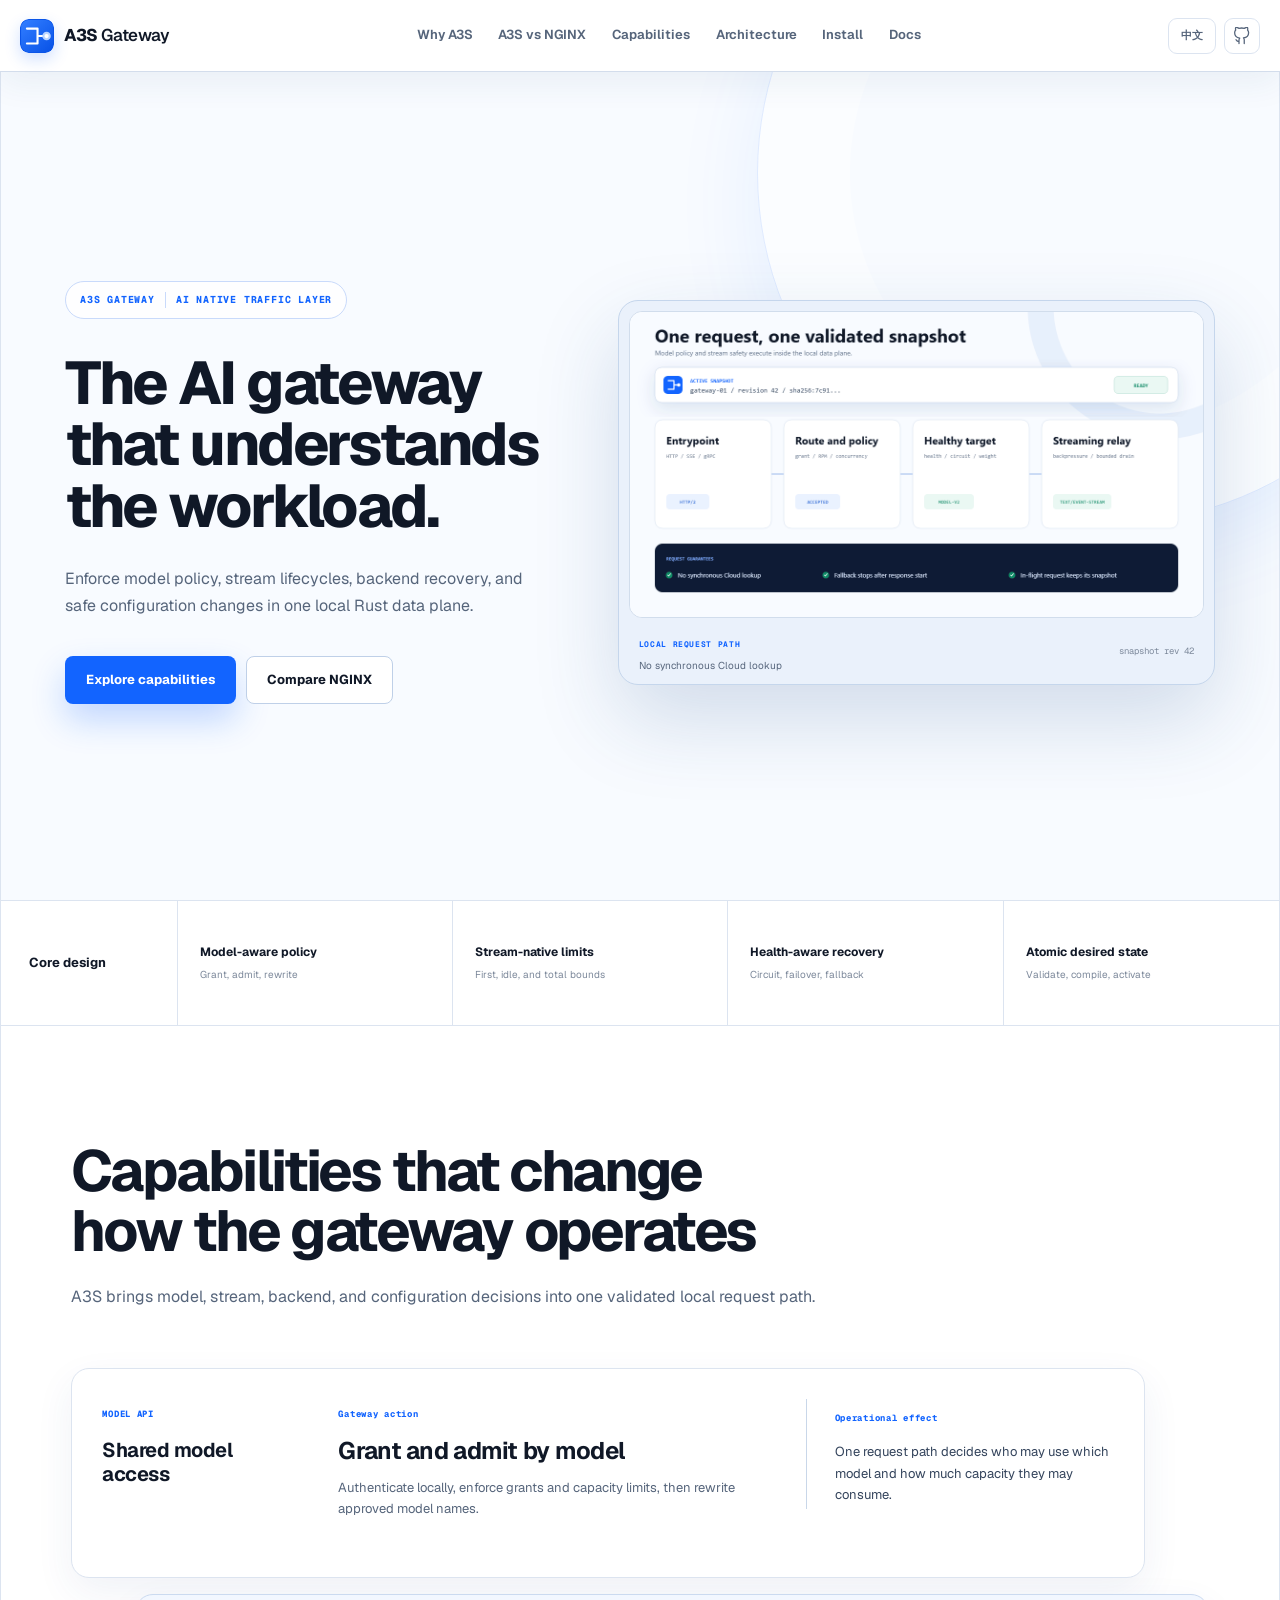
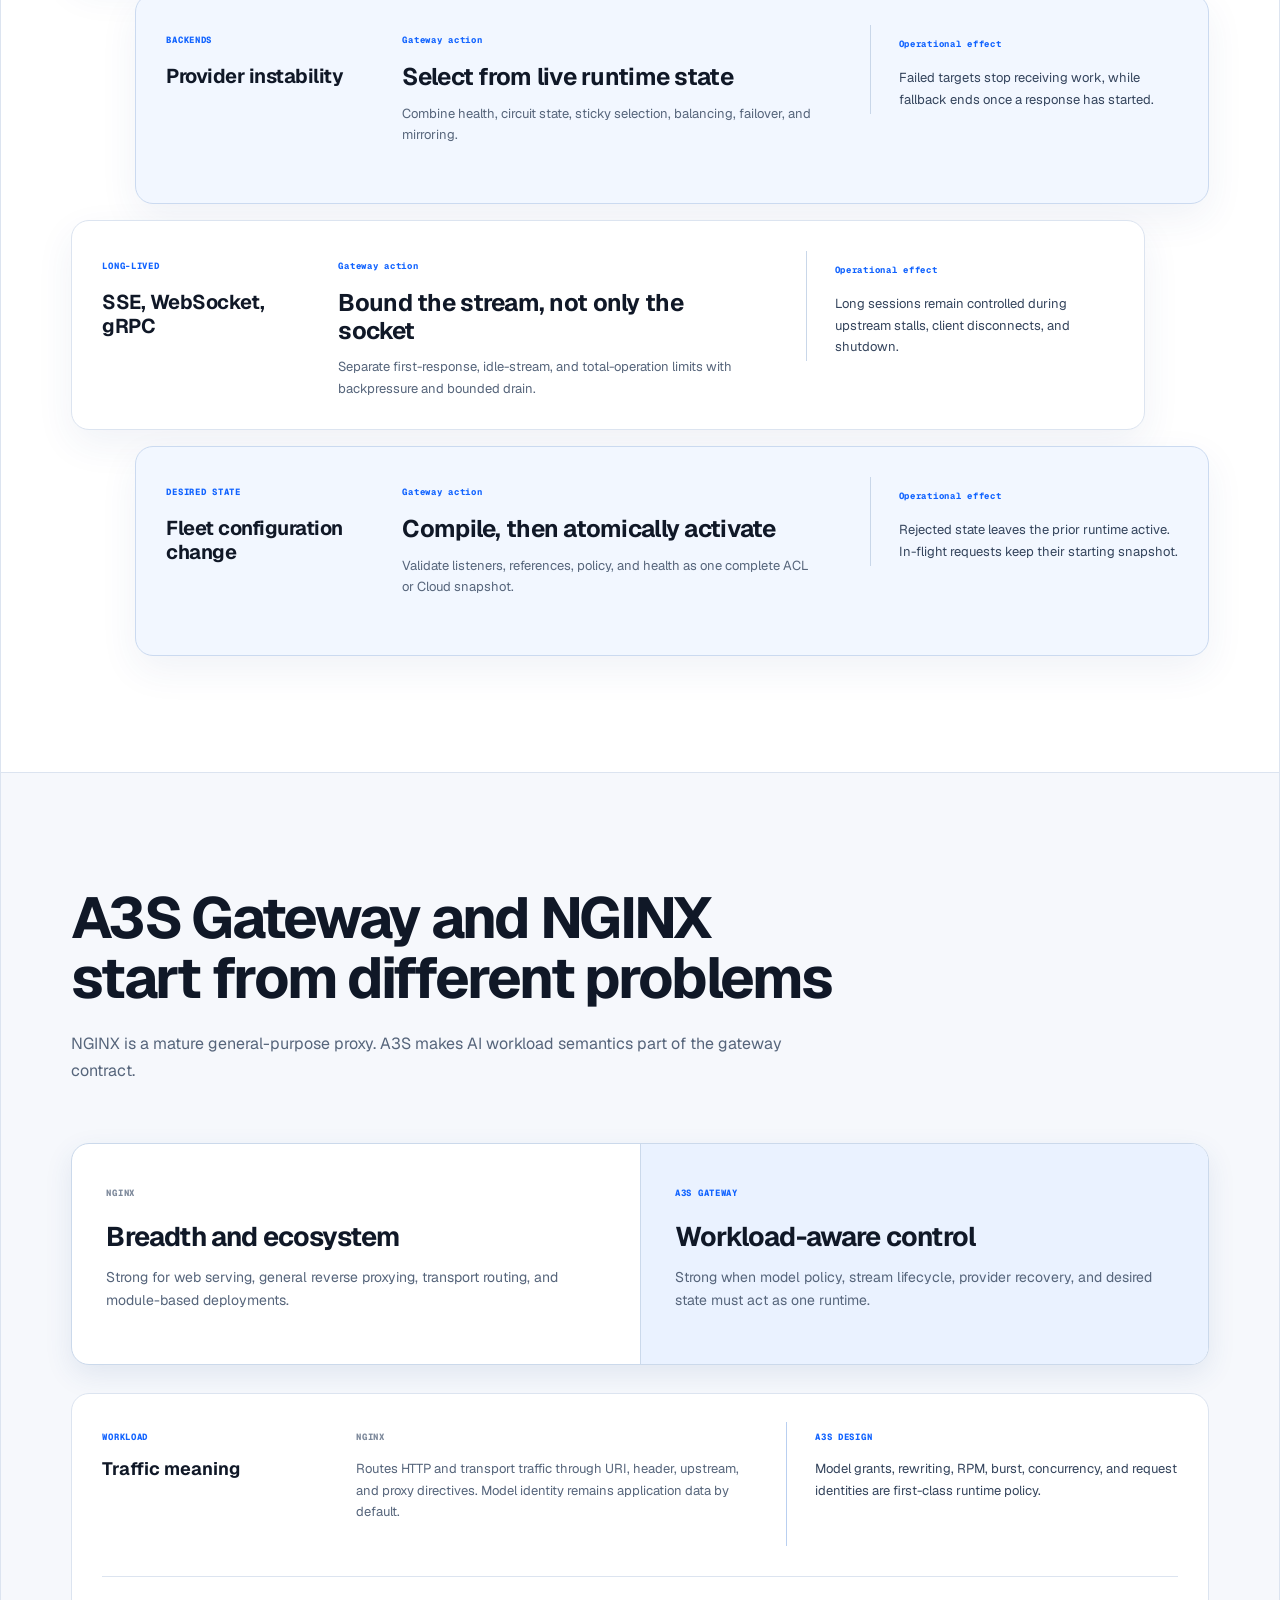
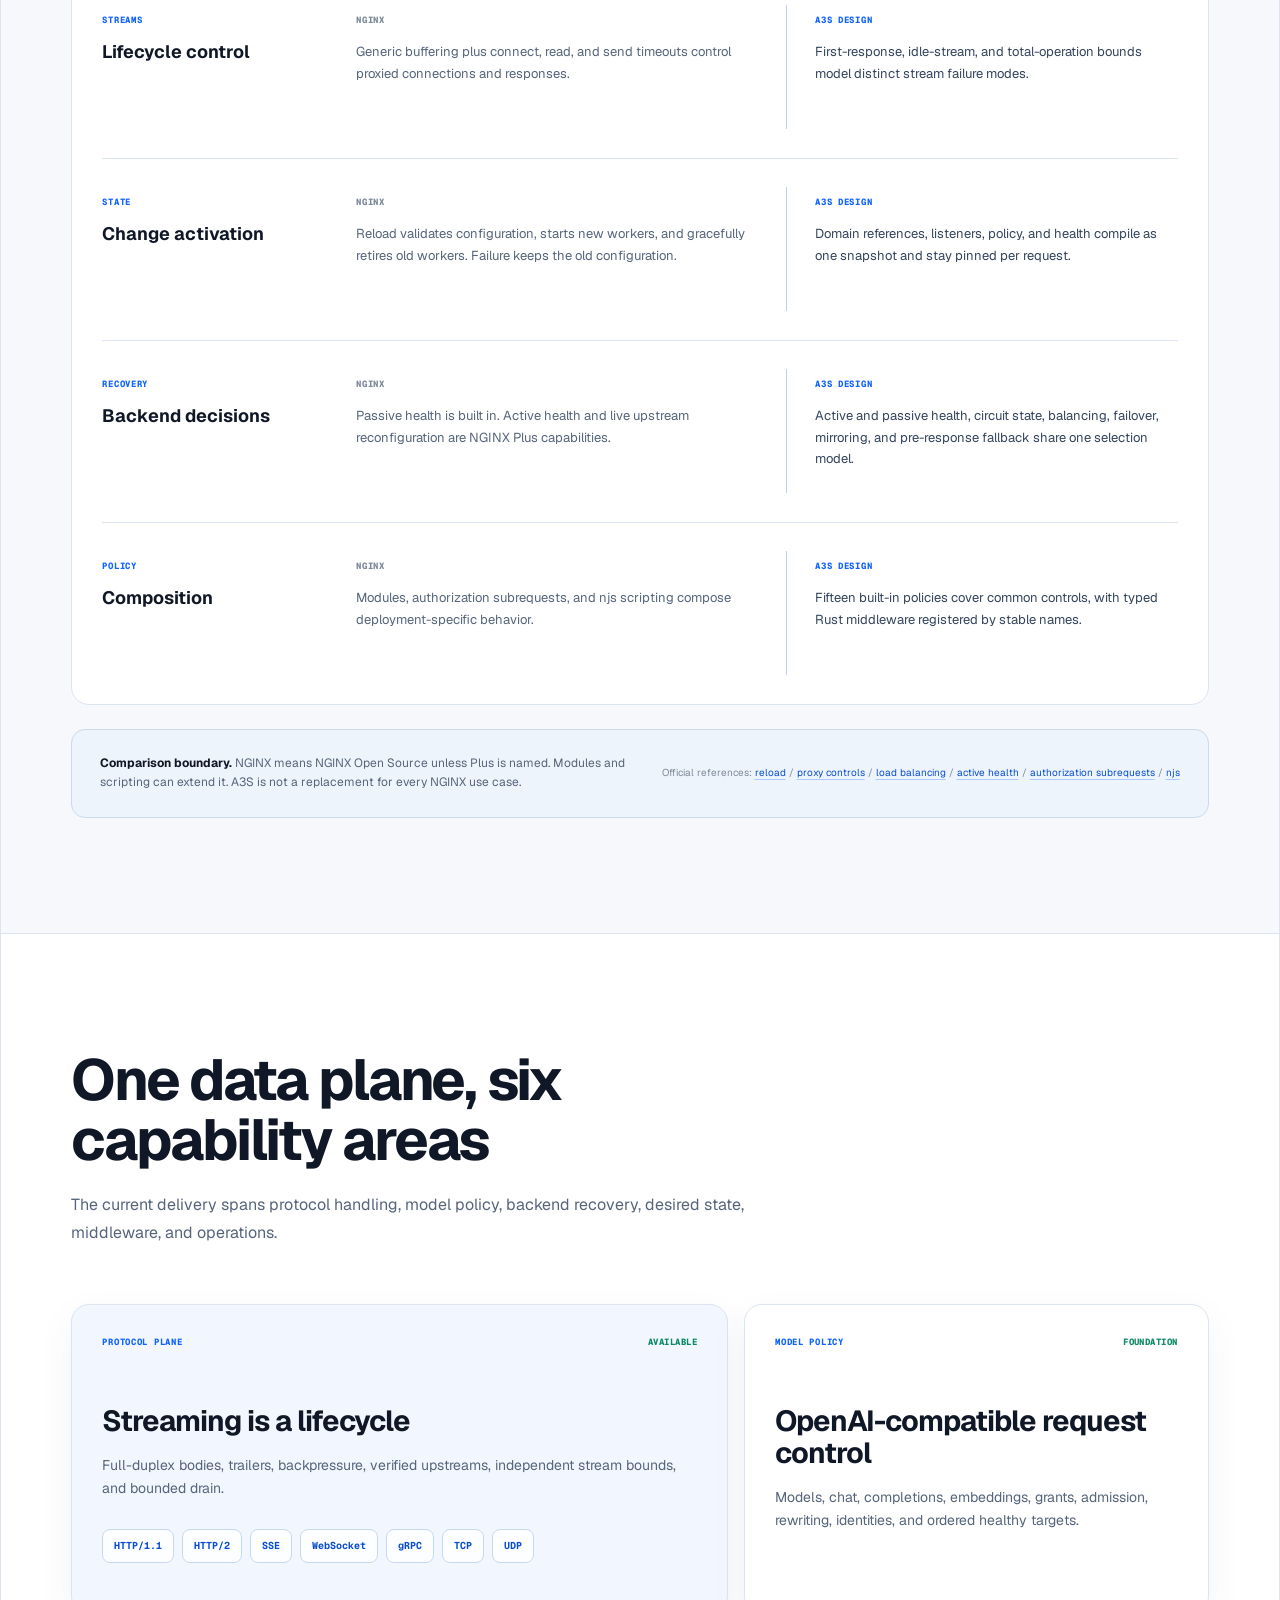
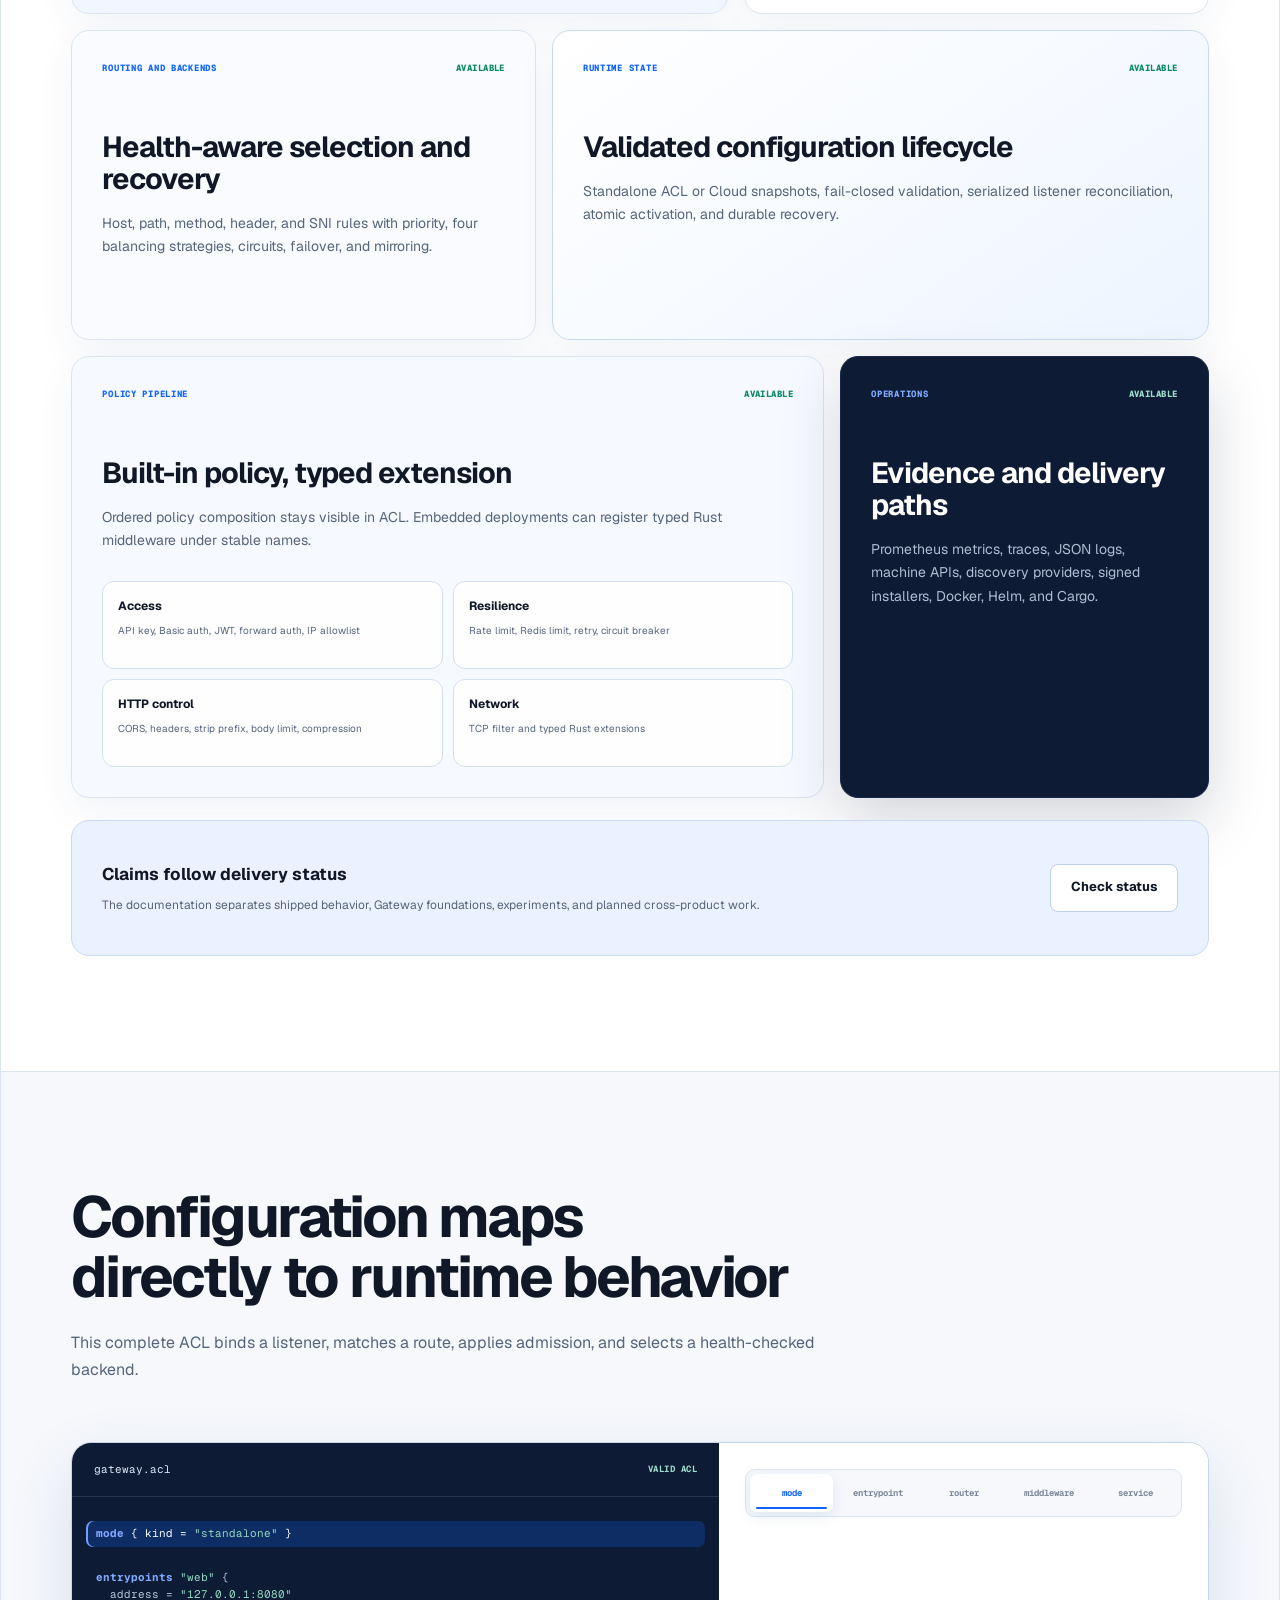
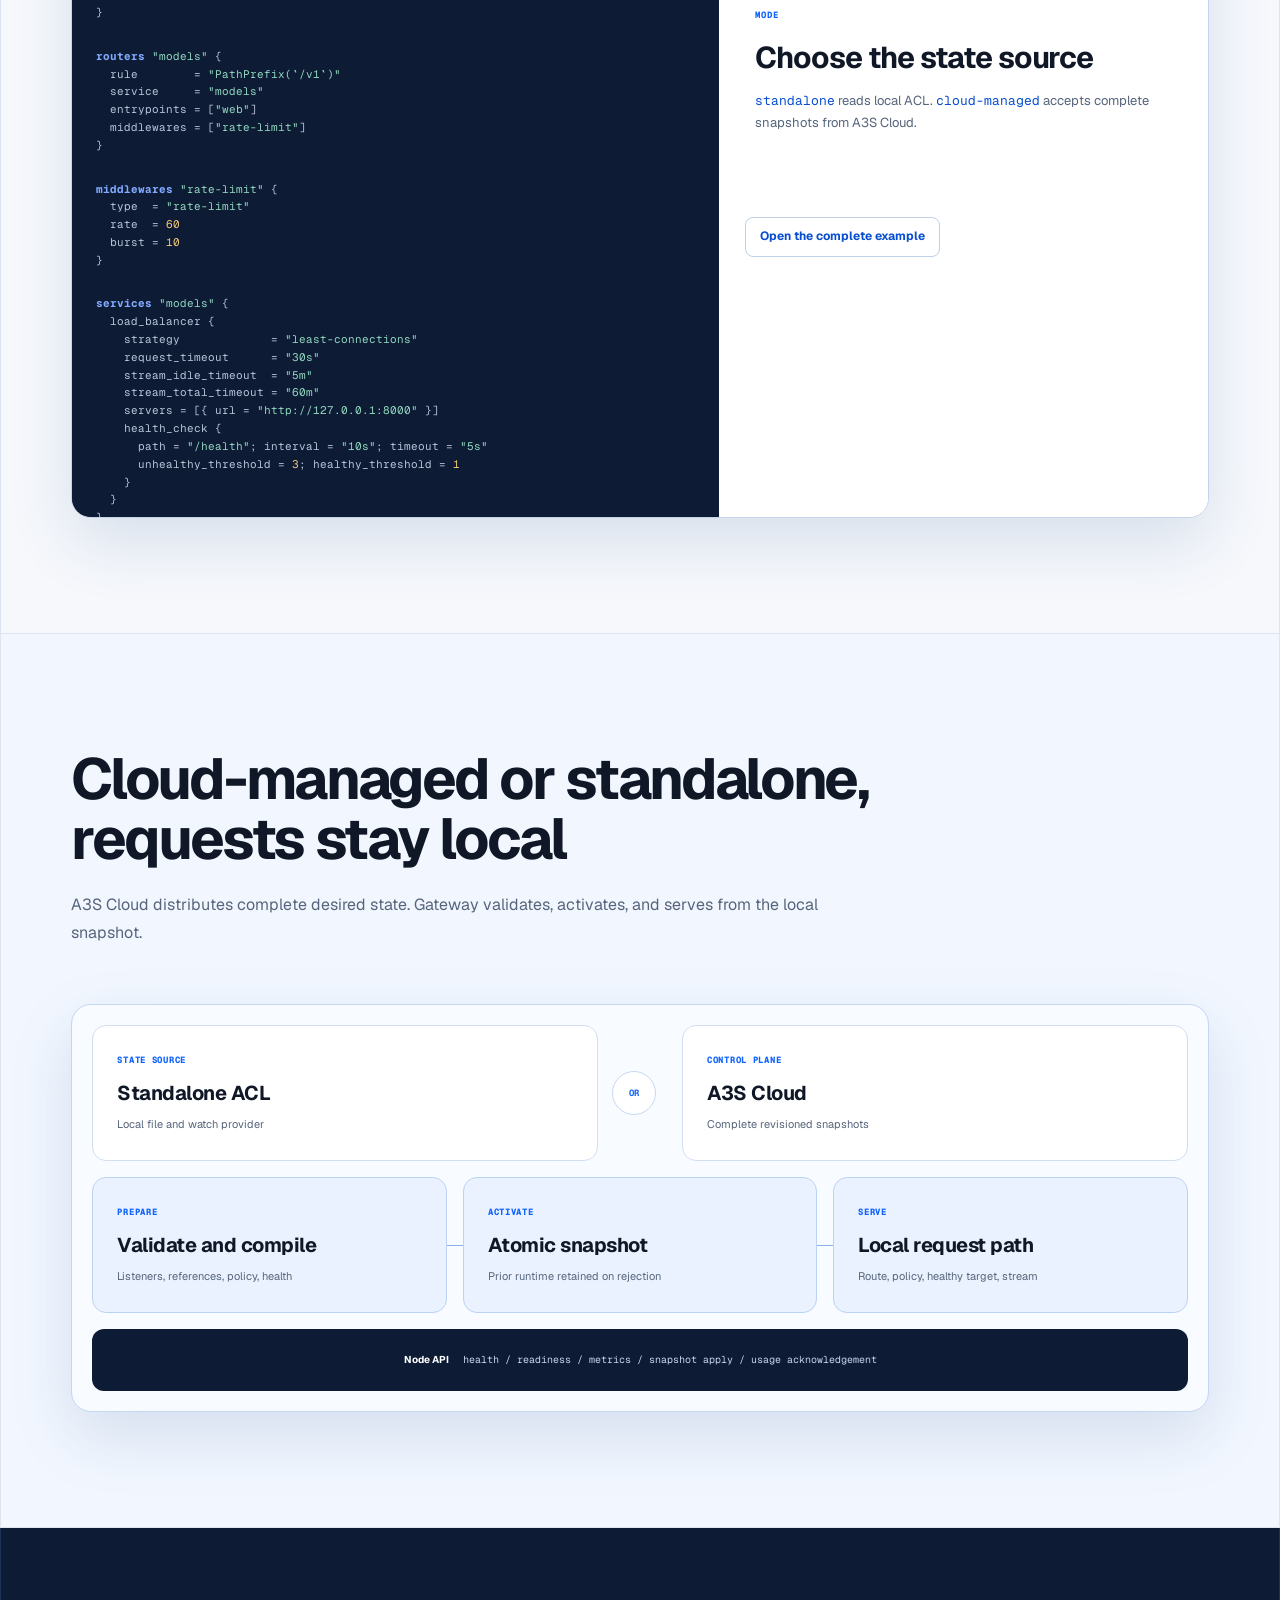
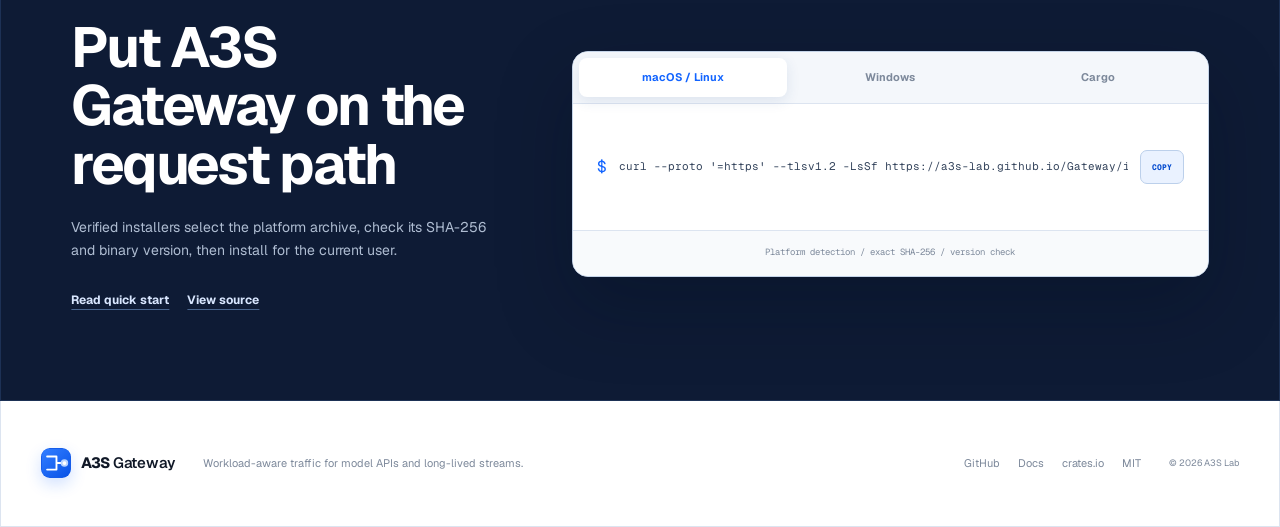
==== website/index.html @ f3038ca6 "feat(website): align gateway story with a3s cloud" ====
<!doctype html>
<html lang="en" data-language="en">
  <head>
    <meta charset="utf-8">
    <meta name="viewport" content="width=device-width, initial-scale=1">
    <title>A3S Gateway | Workload-aware AI traffic</title>
    <meta name="description" content="A policy-aware Rust data plane for model APIs and long-lived streams, with local admission, healthy backend selection, bounded streaming, and atomic desired-state activation.">
    <meta name="theme-color" content="#f7faff">
    <meta property="og:type" content="website">
    <meta property="og:site_name" content="A3S Gateway">
    <meta property="og:title" content="A3S Gateway | Workload-aware AI traffic">
    <meta property="og:description" content="Model policy, stream lifecycle, backend recovery, and safe configuration changes in one local request path.">
    <meta property="og:image" content="https://a3s-lab.github.io/Gateway/assets/social-card.svg">
    <meta name="twitter:card" content="summary_large_image">
    <link rel="canonical" href="https://a3s-lab.github.io/Gateway/">
    <link rel="icon" href="assets/mark.svg" type="image/svg+xml">
    <link rel="manifest" href="site.webmanifest">
    <link rel="preload" href="assets/fonts/geist-latin-wght-normal.woff2" as="font" type="font/woff2" crossorigin>
    <link rel="preload" href="assets/fonts/geist-mono-latin-wght-normal.woff2" as="font" type="font/woff2" crossorigin>
    <script>document.documentElement.classList.add("js");</script>
    <link rel="stylesheet" href="styles/base.css?v=20260806b">
    <link rel="stylesheet" href="styles/sections.css?v=20260806b">
    <link rel="stylesheet" href="styles/responsive.css?v=20260806b">
    <script src="app.js?v=20260806" defer></script>
  </head>
  <body>
    <a class="skip-link" href="#main-content">Skip to content</a>

    <header class="site-header" data-testid="site-header">
      <nav class="nav-shell" aria-label="Primary navigation">
        <a class="brand" href="#top" aria-label="A3S Gateway home">
          <img src="assets/mark.svg" alt="" width="34" height="34">
          <span>A3S <b>Gateway</b></span>
        </a>

        <button class="menu-toggle" type="button" aria-expanded="false" aria-controls="nav-links" aria-label="Open navigation">
          <span></span><span></span><span></span>
        </button>

        <div class="nav-links" id="nav-links">
          <a href="#why-a3s"><span class="lang lang-en">Why A3S</span><span class="lang lang-zh">为何选择 A3S</span></a>
          <a href="#comparison"><span class="lang lang-en">A3S vs NGINX</span><span class="lang lang-zh">对比 NGINX</span></a>
          <a href="#features"><span class="lang lang-en">Capabilities</span><span class="lang lang-zh">能力</span></a>
          <a href="#architecture"><span class="lang lang-en">Architecture</span><span class="lang lang-zh">架构</span></a>
          <a href="#deploy"><span class="lang lang-en">Install</span><span class="lang lang-zh">安装</span></a>
          <a class="lang lang-en" href="docs/">Docs</a>
          <a class="lang lang-zh" href="docs/">文档</a>
        </div>

        <div class="nav-actions">
          <button class="language-toggle" type="button" data-language-toggle aria-label="Switch language">
            <span class="lang lang-en">中文</span><span class="lang lang-zh">EN</span>
          </button>
          <a class="github-link" href="https://github.com/A3S-Lab/Gateway" aria-label="A3S Gateway on GitHub">
            <svg viewBox="0 0 24 24" aria-hidden="true"><path d="M15 22v-4a4.8 4.8 0 0 0-1-3.5c3.3-.4 6.8-1.6 6.8-7A5.4 5.4 0 0 0 19.4 4 5 5 0 0 0 19.3.5S18.2.1 15 1.8a13.4 13.4 0 0 0-7 0C4.8.1 3.7.5 3.7.5A5 5 0 0 0 3.6 4a5.4 5.4 0 0 0-1.4 3.7c0 5.4 3.5 6.6 6.8 7A4.8 4.8 0 0 0 8 18v4M8 19c-3 .9-3-1.5-4-2"></path></svg>
          </a>
        </div>
      </nav>
    </header>

    <main id="main-content">
      <section class="hero page-frame" id="top">
        <div class="hero-copy reveal">
          <p class="hero-badge"><span>A3S GATEWAY</span><span class="lang lang-en">AI NATIVE TRAFFIC LAYER</span><span class="lang lang-zh">AI NATIVE 流量层</span></p>
          <h1 class="lang lang-en">The AI gateway that understands the workload.</h1>
          <h1 class="lang lang-zh">让网关真正理解 AI 流量</h1>
          <p class="hero-lede lang lang-en">Enforce model policy, stream lifecycles, backend recovery, and safe configuration changes in one local Rust data plane.</p>
          <p class="hero-lede lang lang-zh">在一个本地 Rust 数据平面中统一执行模型策略、流生命周期、后端恢复和安全配置变更。</p>
          <div class="hero-actions">
            <a class="button button-primary" href="#why-a3s"><span class="lang lang-en">Explore capabilities</span><span class="lang lang-zh">查看核心能力</span></a>
            <a class="button button-secondary" href="#comparison"><span class="lang lang-en">Compare NGINX</span><span class="lang lang-zh">对比 NGINX</span></a>
          </div>
        </div>

        <figure class="gateway-hero-visual reveal" data-delay="1" data-testid="request-path-demo">
          <picture>
            <source media="(prefers-reduced-motion: reduce)" srcset="assets/request-path-demo.svg">
            <img src="assets/request-path-demo.gif" width="1200" height="640" alt="A3S Gateway validates one snapshot, applies model policy, chooses a healthy backend, and relays a bounded stream">
          </picture>
          <figcaption>
            <span><b>LOCAL REQUEST PATH</b><small class="lang lang-en">No synchronous Cloud lookup</small><small class="lang lang-zh">不做同步 Cloud 查询</small></span>
            <code>snapshot rev 42</code>
          </figcaption>
        </figure>
      </section>

      <aside class="assurance-bar page-frame" aria-label="Gateway design strengths">
        <strong class="lang lang-en">Core design</strong><strong class="lang lang-zh">核心设计</strong>
        <ul>
          <li><strong class="lang lang-en">Model-aware policy</strong><strong class="lang lang-zh">模型感知策略</strong><small class="lang lang-en">Grant, admit, rewrite</small><small class="lang lang-zh">授权、准入、重写</small></li>
          <li><strong class="lang lang-en">Stream-native limits</strong><strong class="lang lang-zh">流原生边界</strong><small class="lang lang-en">First, idle, and total bounds</small><small class="lang lang-zh">首响应、空闲和总时限</small></li>
          <li><strong class="lang lang-en">Health-aware recovery</strong><strong class="lang lang-zh">健康感知恢复</strong><small class="lang lang-en">Circuit, failover, fallback</small><small class="lang lang-zh">熔断、故障转移、fallback</small></li>
          <li><strong class="lang lang-en">Atomic desired state</strong><strong class="lang lang-zh">原子期望状态</strong><small class="lang lang-en">Validate, compile, activate</small><small class="lang lang-zh">校验、编译、激活</small></li>
        </ul>
      </aside>

      <section class="content-section page-frame why-section" id="why-a3s">
        <div class="section-heading reveal">
          <h2 class="lang lang-en">Capabilities that change how the gateway operates</h2>
          <h2 class="lang lang-zh">这些能力改变的不只是转发方式</h2>
          <p class="lang lang-en">A3S brings model, stream, backend, and configuration decisions into one validated local request path.</p>
          <p class="lang lang-zh">A3S 将模型、流、后端和配置决策收敛到一条经过校验的本地请求路径。</p>
        </div>

        <div class="capability-stories">
          <article class="capability-story reveal">
            <div class="story-scene"><span>MODEL API</span><h3 class="lang lang-en">Shared model access</h3><h3 class="lang lang-zh">多租户模型 API</h3></div>
            <div class="story-action"><small class="lang lang-en">Gateway action</small><small class="lang lang-zh">网关动作</small><h4 class="lang lang-en">Grant and admit by model</h4><h4 class="lang lang-zh">按模型授权与准入</h4><p class="lang lang-en">Authenticate locally, enforce grants and capacity limits, then rewrite approved model names.</p><p class="lang lang-zh">本地鉴权，执行模型授权与容量限制，再重写已批准的模型名称。</p></div>
            <div class="story-effect"><small class="lang lang-en">Operational effect</small><small class="lang lang-zh">运行效果</small><p class="lang lang-en">One request path decides who may use which model and how much capacity they may consume.</p><p class="lang lang-zh">同一条请求路径决定谁能使用哪个模型，以及可以占用多少容量。</p></div>
          </article>

          <article class="capability-story reveal">
            <div class="story-scene"><span>BACKENDS</span><h3 class="lang lang-en">Provider instability</h3><h3 class="lang lang-zh">模型后端波动</h3></div>
            <div class="story-action"><small class="lang lang-en">Gateway action</small><small class="lang lang-zh">网关动作</small><h4 class="lang lang-en">Select from live runtime state</h4><h4 class="lang lang-zh">基于实时状态选择后端</h4><p class="lang lang-en">Combine health, circuit state, sticky selection, balancing, failover, and mirroring.</p><p class="lang lang-zh">组合健康检查、熔断状态、粘性选择、均衡、故障转移和镜像。</p></div>
            <div class="story-effect"><small class="lang lang-en">Operational effect</small><small class="lang lang-zh">运行效果</small><p class="lang lang-en">Failed targets stop receiving work, while fallback ends once a response has started.</p><p class="lang lang-zh">故障目标停止接收请求，响应开始后不再执行 fallback。</p></div>
          </article>

          <article class="capability-story reveal">
            <div class="story-scene"><span>LONG-LIVED</span><h3>SSE, WebSocket, gRPC</h3></div>
            <div class="story-action"><small class="lang lang-en">Gateway action</small><small class="lang lang-zh">网关动作</small><h4 class="lang lang-en">Bound the stream, not only the socket</h4><h4 class="lang lang-zh">约束整条流，而不只是连接</h4><p class="lang lang-en">Separate first-response, idle-stream, and total-operation limits with backpressure and bounded drain.</p><p class="lang lang-zh">分别设置首响应、流空闲和总操作时限，并处理背压与有界排空。</p></div>
            <div class="story-effect"><small class="lang lang-en">Operational effect</small><small class="lang lang-zh">运行效果</small><p class="lang lang-en">Long sessions remain controlled during upstream stalls, client disconnects, and shutdown.</p><p class="lang lang-zh">上游停滞、客户端断连和进程关闭时，长会话仍然可控。</p></div>
          </article>

          <article class="capability-story reveal">
            <div class="story-scene"><span>DESIRED STATE</span><h3 class="lang lang-en">Fleet configuration change</h3><h3 class="lang lang-zh">网关集群配置变更</h3></div>
            <div class="story-action"><small class="lang lang-en">Gateway action</small><small class="lang lang-zh">网关动作</small><h4 class="lang lang-en">Compile, then atomically activate</h4><h4 class="lang lang-zh">先编译，再原子激活</h4><p class="lang lang-en">Validate listeners, references, policy, and health as one complete ACL or Cloud snapshot.</p><p class="lang lang-zh">将监听器、引用、策略和健康规则作为完整 ACL 或 Cloud 快照统一校验。</p></div>
            <div class="story-effect"><small class="lang lang-en">Operational effect</small><small class="lang lang-zh">运行效果</small><p class="lang lang-en">Rejected state leaves the prior runtime active. In-flight requests keep their starting snapshot.</p><p class="lang lang-zh">候选状态被拒绝时继续运行上一版本，在途请求保留启动时快照。</p></div>
          </article>
        </div>
      </section>

      <section class="content-section page-frame comparison-section" id="comparison">
        <div class="section-heading reveal">
          <h2 class="lang lang-en">A3S Gateway and NGINX start from different problems</h2>
          <h2 class="lang lang-zh">A3S Gateway 与 NGINX 的设计起点不同</h2>
          <p class="lang lang-en">NGINX is a mature general-purpose proxy. A3S makes AI workload semantics part of the gateway contract.</p>
          <p class="lang lang-zh">NGINX 是成熟的通用代理。A3S 则把 AI 工作负载语义纳入网关契约。</p>
        </div>

        <div class="comparison-fit reveal">
          <div><small>NGINX</small><h3 class="lang lang-en">Breadth and ecosystem</h3><h3 class="lang lang-zh">广泛场景与成熟生态</h3><p class="lang lang-en">Strong for web serving, general reverse proxying, transport routing, and module-based deployments.</p><p class="lang lang-zh">适合 Web 服务、通用反向代理、传输层路由和模块化部署。</p></div>
          <div><small>A3S GATEWAY</small><h3 class="lang lang-en">Workload-aware control</h3><h3 class="lang lang-zh">工作负载感知控制</h3><p class="lang lang-en">Strong when model policy, stream lifecycle, provider recovery, and desired state must act as one runtime.</p><p class="lang lang-zh">适合需要将模型策略、流生命周期、提供方恢复和期望状态统一为一个运行时的场景。</p></div>
        </div>

        <div class="design-shifts reveal">
          <article class="design-shift">
            <div class="design-topic"><span>WORKLOAD</span><h3 class="lang lang-en">Traffic meaning</h3><h3 class="lang lang-zh">流量语义</h3></div>
            <div class="design-side"><small>NGINX</small><p class="lang lang-en">Routes HTTP and transport traffic through URI, header, upstream, and proxy directives. Model identity remains application data by default.</p><p class="lang lang-zh">通过 URI、header、upstream 和代理指令路由流量。默认情况下，模型身份仍属于应用数据。</p></div>
            <div class="design-side design-side-a3s"><small>A3S DESIGN</small><p class="lang lang-en">Model grants, rewriting, RPM, burst, concurrency, and request identities are first-class runtime policy.</p><p class="lang lang-zh">模型授权、重写、RPM、突发、并发和请求身份都是运行时一等策略。</p></div>
          </article>

          <article class="design-shift">
            <div class="design-topic"><span>STREAMS</span><h3 class="lang lang-en">Lifecycle control</h3><h3 class="lang lang-zh">生命周期控制</h3></div>
            <div class="design-side"><small>NGINX</small><p class="lang lang-en">Generic buffering plus connect, read, and send timeouts control proxied connections and responses.</p><p class="lang lang-zh">通过通用缓冲，以及连接、读取和发送超时控制代理连接与响应。</p></div>
            <div class="design-side design-side-a3s"><small>A3S DESIGN</small><p class="lang lang-en">First-response, idle-stream, and total-operation bounds model distinct stream failure modes.</p><p class="lang lang-zh">首响应、流空闲和总操作边界分别对应不同的流故障模式。</p></div>
          </article>

          <article class="design-shift">
            <div class="design-topic"><span>STATE</span><h3 class="lang lang-en">Change activation</h3><h3 class="lang lang-zh">变更激活</h3></div>
            <div class="design-side"><small>NGINX</small><p class="lang lang-en">Reload validates configuration, starts new workers, and gracefully retires old workers. Failure keeps the old configuration.</p><p class="lang lang-zh">reload 校验配置、启动新 worker 并平滑退出旧 worker。失败时保留旧配置。</p></div>
            <div class="design-side design-side-a3s"><small>A3S DESIGN</small><p class="lang lang-en">Domain references, listeners, policy, and health compile as one snapshot and stay pinned per request.</p><p class="lang lang-zh">领域引用、监听器、策略和健康规则被编译为一个快照，并固定到每个请求。</p></div>
          </article>

          <article class="design-shift">
            <div class="design-topic"><span>RECOVERY</span><h3 class="lang lang-en">Backend decisions</h3><h3 class="lang lang-zh">后端决策</h3></div>
            <div class="design-side"><small>NGINX</small><p class="lang lang-en">Passive health is built in. Active health and live upstream reconfiguration are NGINX Plus capabilities.</p><p class="lang lang-zh">开源版内置被动健康检查。主动健康和 upstream 在线重配置属于 NGINX Plus 能力。</p></div>
            <div class="design-side design-side-a3s"><small>A3S DESIGN</small><p class="lang lang-en">Active and passive health, circuit state, balancing, failover, mirroring, and pre-response fallback share one selection model.</p><p class="lang lang-zh">主动与被动健康、熔断、均衡、故障转移、镜像和响应前 fallback 共用一套选择模型。</p></div>
          </article>

          <article class="design-shift">
            <div class="design-topic"><span>POLICY</span><h3 class="lang lang-en">Composition</h3><h3 class="lang lang-zh">策略组合</h3></div>
            <div class="design-side"><small>NGINX</small><p class="lang lang-en">Modules, authorization subrequests, and njs scripting compose deployment-specific behavior.</p><p class="lang lang-zh">通过模块、鉴权子请求和 njs 脚本组合部署所需行为。</p></div>
            <div class="design-side design-side-a3s"><small>A3S DESIGN</small><p class="lang lang-en">Fifteen built-in policies cover common controls, with typed Rust middleware registered by stable names.</p><p class="lang lang-zh">15 种内置策略覆盖常见控制，并可按稳定名称注册类型化 Rust 中间件。</p></div>
          </article>
        </div>

        <aside class="comparison-scope reveal">
          <p class="lang lang-en"><strong>Comparison boundary.</strong> NGINX means NGINX Open Source unless Plus is named. Modules and scripting can extend it. A3S is not a replacement for every NGINX use case.</p>
          <p class="lang lang-zh"><strong>对比边界。</strong>除明确标注 Plus 外，NGINX 均指 NGINX Open Source。模块和脚本可以扩展其能力，A3S 也不替代所有 NGINX 场景。</p>
          <div><span class="lang lang-en">Official references:</span><span class="lang lang-zh">官方参考：</span> <a href="https://nginx.org/en/docs/control.html">reload</a> / <a href="https://nginx.org/en/docs/http/ngx_http_proxy_module.html#proxy_buffering">proxy controls</a> / <a href="https://nginx.org/en/docs/http/load_balancing.html">load balancing</a> / <a href="https://nginx.org/en/docs/http/ngx_http_upstream_hc_module.html">active health</a> / <a href="https://nginx.org/en/docs/http/ngx_http_auth_request_module.html">authorization subrequests</a> / <a href="https://nginx.org/en/docs/njs/">njs</a></div>
        </aside>
      </section>

      <section class="content-section page-frame features-section" id="features">
        <div class="section-heading reveal">
          <h2 class="lang lang-en">One data plane, six capability areas</h2>
          <h2 class="lang lang-zh">一个数据平面，六类核心能力</h2>
          <p class="lang lang-en">The current delivery spans protocol handling, model policy, backend recovery, desired state, middleware, and operations.</p>
          <p class="lang lang-zh">当前交付覆盖协议处理、模型策略、后端恢复、期望状态、中间件和运维能力。</p>
        </div>

        <div class="capability-grid">
          <article class="capability-panel is-protocol reveal">
            <div><small>PROTOCOL PLANE</small><span class="availability">AVAILABLE</span></div>
            <h3 class="lang lang-en">Streaming is a lifecycle</h3><h3 class="lang lang-zh">把流式传输作为完整生命周期</h3>
            <p class="lang lang-en">Full-duplex bodies, trailers, backpressure, verified upstreams, independent stream bounds, and bounded drain.</p>
            <p class="lang lang-zh">支持全双工 body、trailer、背压、上游校验、独立流式边界和有界排空。</p>
            <div class="protocol-rail"><span>HTTP/1.1</span><span>HTTP/2</span><span>SSE</span><span>WebSocket</span><span>gRPC</span><span>TCP</span><span>UDP</span></div>
          </article>

          <article class="capability-panel is-model reveal">
            <div><small>MODEL POLICY</small><span class="availability">FOUNDATION</span></div>
            <h3 class="lang lang-en">OpenAI-compatible request control</h3><h3 class="lang lang-zh">OpenAI 兼容请求控制</h3>
            <p class="lang lang-en">Models, chat, completions, embeddings, grants, admission, rewriting, identities, and ordered healthy targets.</p>
            <p class="lang lang-zh">模型列表、Chat、Completions、Embeddings、授权、准入、重写、身份和有序健康目标。</p>
          </article>

          <article class="capability-panel is-backend reveal">
            <div><small>ROUTING AND BACKENDS</small><span class="availability">AVAILABLE</span></div>
            <h3 class="lang lang-en">Health-aware selection and recovery</h3><h3 class="lang lang-zh">健康感知的选择与恢复</h3>
            <p class="lang lang-en">Host, path, method, header, and SNI rules with priority, four balancing strategies, circuits, failover, and mirroring.</p>
            <p class="lang lang-zh">Host、路径、方法、header 和 SNI 规则，配合优先级、四种均衡策略、熔断、故障转移和镜像。</p>
          </article>

          <article class="capability-panel is-state reveal">
            <div><small>RUNTIME STATE</small><span class="availability">AVAILABLE</span></div>
            <h3 class="lang lang-en">Validated configuration lifecycle</h3><h3 class="lang lang-zh">经过校验的配置生命周期</h3>
            <p class="lang lang-en">Standalone ACL or Cloud snapshots, fail-closed validation, serialized listener reconciliation, atomic activation, and durable recovery.</p>
            <p class="lang lang-zh">支持 standalone ACL 或 Cloud 快照、失败关闭校验、串行监听器协调、原子激活和持久恢复。</p>
          </article>

          <article class="capability-panel is-policy reveal" id="middleware">
            <div><small>POLICY PIPELINE</small><span class="availability">AVAILABLE</span></div>
            <h3 class="lang lang-en">Built-in policy, typed extension</h3><h3 class="lang lang-zh">内置策略与类型化扩展</h3>
            <p class="lang lang-en">Ordered policy composition stays visible in ACL. Embedded deployments can register typed Rust middleware under stable names.</p>
            <p class="lang lang-zh">有序策略组合在 ACL 中保持可见。嵌入式部署可以按稳定名称注册类型化 Rust 中间件。</p>
            <dl class="policy-groups">
              <div><dt class="lang lang-en">Access</dt><dt class="lang lang-zh">访问</dt><dd>API key, Basic auth, JWT, forward auth, IP allowlist</dd></div>
              <div><dt class="lang lang-en">Resilience</dt><dt class="lang lang-zh">韧性</dt><dd>Rate limit, Redis limit, retry, circuit breaker</dd></div>
              <div><dt class="lang lang-en">HTTP control</dt><dt class="lang lang-zh">HTTP 控制</dt><dd>CORS, headers, strip prefix, body limit, compression</dd></div>
              <div><dt class="lang lang-en">Network</dt><dt class="lang lang-zh">网络</dt><dd>TCP filter and typed Rust extensions</dd></div>
            </dl>
          </article>

          <article class="capability-panel is-operations reveal">
            <div><small>OPERATIONS</small><span class="availability">AVAILABLE</span></div>
            <h3 class="lang lang-en">Evidence and delivery paths</h3><h3 class="lang lang-zh">运行证据与交付方式</h3>
            <p class="lang lang-en">Prometheus metrics, traces, JSON logs, machine APIs, discovery providers, signed installers, Docker, Helm, and Cargo.</p>
            <p class="lang lang-zh">Prometheus 指标、trace、JSON 日志、机器 API、发现提供方、校验安装器、Docker、Helm 和 Cargo。</p>
          </article>
        </div>

        <div class="delivery-link reveal">
          <div><strong class="lang lang-en">Claims follow delivery status</strong><strong class="lang lang-zh">所有声明都跟随真实交付状态</strong><p class="lang lang-en">The documentation separates shipped behavior, Gateway foundations, experiments, and planned cross-product work.</p><p class="lang lang-zh">文档明确区分已交付行为、Gateway 基础、实验能力和计划中的跨产品工作。</p></div>
          <a class="button button-secondary" href="docs/#feature-status"><span class="lang lang-en">Check status</span><span class="lang lang-zh">查看状态</span></a>
        </div>
      </section>

      <section class="content-section page-frame config-section" id="config">
        <div class="section-heading reveal">
          <h2 class="lang lang-en">Configuration maps directly to runtime behavior</h2>
          <h2 class="lang lang-zh">配置直接映射到运行时行为</h2>
          <p class="lang lang-en">This complete ACL binds a listener, matches a route, applies admission, and selects a health-checked backend.</p>
          <p class="lang lang-zh">这份完整 ACL 绑定监听器、匹配路由、执行准入，并选择经过健康检查的后端。</p>
        </div>

        <div class="config-demo reveal" data-config-demo>
          <div class="config-editor">
            <header><code>gateway.acl</code><b>VALID ACL</b></header>
            <pre aria-label="Example A3S Gateway ACL configuration"><code><span class="config-code-block is-active" data-config-block="mode"><b>mode</b> { kind = <span class="config-string">"standalone"</span> }</span>
<span class="config-code-block" data-config-block="entrypoint"><b>entrypoints</b> <span class="config-string">"web"</span> {
  address = <span class="config-string">"127.0.0.1:8080"</span>
}</span>
<span class="config-code-block" data-config-block="route"><b>routers</b> <span class="config-string">"models"</span> {
  rule        = <span class="config-string">"PathPrefix(`/v1`)"</span>
  service     = <span class="config-string">"models"</span>
  entrypoints = [<span class="config-string">"web"</span>]
  middlewares = [<span class="config-string">"rate-limit"</span>]
}</span>
<span class="config-code-block" data-config-block="middleware"><b>middlewares</b> <span class="config-string">"rate-limit"</span> {
  type  = <span class="config-string">"rate-limit"</span>
  rate  = <em>60</em>
  burst = <em>10</em>
}</span>
<span class="config-code-block" data-config-block="service"><b>services</b> <span class="config-string">"models"</span> {
  load_balancer {
    strategy             = <span class="config-string">"least-connections"</span>
    request_timeout      = <span class="config-string">"30s"</span>
    stream_idle_timeout  = <span class="config-string">"5m"</span>
    stream_total_timeout = <span class="config-string">"60m"</span>
    servers = [{ url = <span class="config-string">"http://127.0.0.1:8000"</span> }]
    health_check {
      path = <span class="config-string">"/health"</span>; interval = <span class="config-string">"10s"</span>; timeout = <span class="config-string">"5s"</span>
      unhealthy_threshold = <em>3</em>; healthy_threshold = <em>1</em>
    }
  }
}</span></code></pre>
          </div>

          <div class="config-guide">
            <div class="config-steps" role="tablist" aria-label="Configuration walkthrough">
              <button type="button" role="tab" aria-selected="true" aria-controls="config-note-mode" id="config-tab-mode" data-config-step="mode"><b>mode</b></button>
              <button type="button" role="tab" aria-selected="false" aria-controls="config-note-entrypoint" id="config-tab-entrypoint" tabindex="-1" data-config-step="entrypoint"><b>entrypoint</b></button>
              <button type="button" role="tab" aria-selected="false" aria-controls="config-note-route" id="config-tab-route" tabindex="-1" data-config-step="route"><b>router</b></button>
              <button type="button" role="tab" aria-selected="false" aria-controls="config-note-middleware" id="config-tab-middleware" tabindex="-1" data-config-step="middleware"><b>middleware</b></button>
              <button type="button" role="tab" aria-selected="false" aria-controls="config-note-service" id="config-tab-service" tabindex="-1" data-config-step="service"><b>service</b></button>
            </div>
            <div class="config-notes">
              <article id="config-note-mode" role="tabpanel" aria-labelledby="config-tab-mode" data-config-note="mode"><small>MODE</small><h3 class="lang lang-en">Choose the state source</h3><h3 class="lang lang-zh">选择状态来源</h3><p class="lang lang-en"><code>standalone</code> reads local ACL. <code>cloud-managed</code> accepts complete snapshots from A3S Cloud.</p><p class="lang lang-zh"><code>standalone</code> 读取本地 ACL，<code>cloud-managed</code> 接收 A3S Cloud 的完整快照。</p></article>
              <article id="config-note-entrypoint" role="tabpanel" aria-labelledby="config-tab-entrypoint" data-config-note="entrypoint" hidden><small>ENTRYPOINT</small><h3 class="lang lang-en">Bind the listener</h3><h3 class="lang lang-zh">绑定监听器</h3><p class="lang lang-en"><code>address</code> opens the local socket. Routers opt into the named entrypoint.</p><p class="lang lang-zh"><code>address</code> 打开本地 socket，路由通过名称选择入口。</p></article>
              <article id="config-note-route" role="tabpanel" aria-labelledby="config-tab-route" data-config-note="route" hidden><small>ROUTER</small><h3 class="lang lang-en">Match and assemble the path</h3><h3 class="lang lang-zh">匹配并组装请求路径</h3><p class="lang lang-en">The route references one service, listener, and ordered middleware chain. Missing references fail validation.</p><p class="lang lang-zh">路由引用服务、监听器和有序中间件链。引用缺失会导致校验失败。</p></article>
              <article id="config-note-middleware" role="tabpanel" aria-labelledby="config-tab-middleware" data-config-note="middleware" hidden><small>MIDDLEWARE</small><h3 class="lang lang-en">Apply admission limits</h3><h3 class="lang lang-zh">执行准入限制</h3><p class="lang lang-en"><code>rate</code> permits 60 requests per second. <code>burst</code> allows a short queue of 10 tokens.</p><p class="lang lang-zh"><code>rate</code> 允许每秒 60 个请求，<code>burst</code> 允许 10 个令牌的短时突发。</p></article>
              <article id="config-note-service" role="tabpanel" aria-labelledby="config-tab-service" data-config-note="service" hidden><small>SERVICE</small><h3 class="lang lang-en">Select and monitor backends</h3><h3 class="lang lang-zh">选择并监控后端</h3><p class="lang lang-en">The service defines balancing, request and stream bounds, upstream URLs, and health thresholds.</p><p class="lang lang-zh">服务定义负载均衡、请求与流式边界、上游 URL 和健康阈值。</p></article>
            </div>
            <a class="config-doc-link" href="docs/#quick-start"><span class="lang lang-en">Open the complete example</span><span class="lang lang-zh">查看完整示例</span></a>
          </div>
        </div>
      </section>

      <section class="content-section page-frame architecture-section" id="architecture">
        <div class="section-heading reveal">
          <h2 class="lang lang-en">Cloud-managed or standalone, requests stay local</h2>
          <h2 class="lang lang-zh">无论 Cloud 管理还是独立运行，请求始终在本地处理</h2>
          <p class="lang lang-en">A3S Cloud distributes complete desired state. Gateway validates, activates, and serves from the local snapshot.</p>
          <p class="lang lang-zh">A3S Cloud 下发完整期望状态，Gateway 在本地校验、激活并基于快照处理流量。</p>
        </div>

        <div class="system-map reveal" data-testid="system-map">
          <div class="map-source">
            <div><small>STATE SOURCE</small><strong>Standalone ACL</strong><span class="lang lang-en">Local file and watch provider</span><span class="lang lang-zh">本地文件与监听提供方</span></div>
            <b>OR</b>
            <div><small>CONTROL PLANE</small><strong>A3S Cloud</strong><span class="lang lang-en">Complete revisioned snapshots</span><span class="lang lang-zh">完整且带版本的快照</span></div>
          </div>
          <div class="map-runtime">
            <div><small>PREPARE</small><strong>Validate and compile</strong><span class="lang lang-en">Listeners, references, policy, health</span><span class="lang lang-zh">监听器、引用、策略、健康</span></div>
            <div><small>ACTIVATE</small><strong>Atomic snapshot</strong><span class="lang lang-en">Prior runtime retained on rejection</span><span class="lang lang-zh">拒绝变更时保留上一运行时</span></div>
            <div><small>SERVE</small><strong>Local request path</strong><span class="lang lang-en">Route, policy, healthy target, stream</span><span class="lang lang-zh">路由、策略、健康目标、流</span></div>
          </div>
          <footer><strong>Node API</strong><span>health / readiness / metrics / snapshot apply / usage acknowledgement</span></footer>
        </div>
      </section>

      <section class="deploy-section page-frame" id="deploy">
        <div class="deploy-copy reveal">
          <h2 class="lang lang-en">Put A3S Gateway on the request path</h2>
          <h2 class="lang lang-zh">把 A3S Gateway 放到请求路径上</h2>
          <p class="lang lang-en">Verified installers select the platform archive, check its SHA-256 and binary version, then install for the current user.</p>
          <p class="lang lang-zh">校验安装器会选择对应平台归档，检查 SHA-256 和二进制版本，再安装到当前用户目录。</p>
          <div class="deploy-links"><a href="docs/#quick-start"><span class="lang lang-en">Read quick start</span><span class="lang lang-zh">阅读快速开始</span></a><a href="https://github.com/A3S-Lab/Gateway"><span class="lang lang-en">View source</span><span class="lang lang-zh">查看源码</span></a></div>
        </div>

        <div class="install-console reveal" data-delay="1">
          <div class="install-tabs" role="tablist" aria-label="Installation methods">
            <button type="button" role="tab" id="install-tab-unix" aria-controls="install-command" aria-selected="true" tabindex="0" data-install="unix">macOS / Linux</button>
            <button type="button" role="tab" id="install-tab-windows" aria-controls="install-command" aria-selected="false" tabindex="-1" data-install="windows">Windows</button>
            <button type="button" role="tab" id="install-tab-cargo" aria-controls="install-command" aria-selected="false" tabindex="-1" data-install="cargo">Cargo</button>
          </div>
          <div class="install-command" id="install-command" role="tabpanel" aria-labelledby="install-tab-unix"><span>$</span><code data-install-command>curl --proto '=https' --tlsv1.2 -LsSf https://a3s-lab.github.io/Gateway/install.sh | sh</code><button type="button" data-copy-install aria-label="Copy install command">COPY</button></div>
          <div class="install-proof"><span class="lang lang-en">Platform detection / exact SHA-256 / version check</span><span class="lang lang-zh">平台检测 / 精确 SHA-256 / 版本检查</span></div>
          <noscript><p class="install-noscript">Windows PowerShell: <code>[Net.ServicePointManager]::SecurityProtocol = [Net.ServicePointManager]::SecurityProtocol -bor [Net.SecurityProtocolType]::Tls12; irm https://a3s-lab.github.io/Gateway/install.ps1 | iex</code></p></noscript>
        </div>
      </section>
    </main>

    <footer class="site-footer page-frame">
      <a class="brand" href="#top"><img src="assets/mark.svg" alt="" width="30" height="30"><span>A3S <b>Gateway</b></span></a>
      <p class="lang lang-en">Workload-aware traffic for model APIs and long-lived streams.</p>
      <p class="lang lang-zh">面向模型 API 与长连接流量的工作负载感知网关。</p>
      <nav aria-label="Footer navigation"><a href="https://github.com/A3S-Lab/Gateway">GitHub</a><a class="lang lang-en" href="docs/">Docs</a><a class="lang lang-zh" href="docs/">文档</a><a href="https://crates.io/crates/a3s-gateway">crates.io</a><a href="https://github.com/A3S-Lab/Gateway/blob/main/LICENSE">MIT</a></nav>
      <small>© <span data-current-year>2026</span> A3S Lab</small>
    </footer>
  </body>
</html>
---- website/styles/base.css ----
@font-face {
  font-family: "Geist Variable";
  font-style: normal;
  font-display: swap;
  font-weight: 100 900;
  src: url("../assets/fonts/geist-latin-wght-normal.woff2") format("woff2-variations");
}

@font-face {
  font-family: "Geist Mono Variable";
  font-style: normal;
  font-display: swap;
  font-weight: 100 900;
  src: url("../assets/fonts/geist-mono-latin-wght-normal.woff2") format("woff2-variations");
}

:root {
  color-scheme: light;
  --canvas: #ffffff;
  --paper: #f6f8fc;
  --paper-blue: #f2f7ff;
  --panel: #ffffff;
  --navy: #0e1b35;
  --line: #dce4f0;
  --line-strong: #bfd0e8;
  --text: #101827;
  --text-soft: #34445c;
  --muted: #56657b;
  --faint: #7d899b;
  --blue: #1264ff;
  --blue-deep: #084ed0;
  --blue-soft: #eaf2ff;
  --green: #0c8a65;
  --green-soft: #eaf8f3;
  --red: #b73d50;
  --sans: "Geist Variable", "PingFang SC", "Microsoft YaHei", ui-sans-serif, -apple-system, BlinkMacSystemFont, "Segoe UI", sans-serif;
  --mono: "Geist Mono Variable", "SFMono-Regular", "Cascadia Code", Consolas, monospace;
  --max: 1440px;
  --header: 72px;
  --radius-card: 18px;
  --radius-control: 9px;
  --shadow-sm: 0 10px 28px rgba(36, 76, 137, 0.1);
  --shadow: 0 24px 64px rgba(36, 76, 137, 0.14);
  --shadow-raised: 0 34px 84px rgba(36, 76, 137, 0.18);
}

* {
  box-sizing: border-box;
}

html {
  scroll-behavior: smooth;
  scroll-padding-top: calc(var(--header) + 24px);
}

html[data-language="en"] .lang-zh,
html[data-language="zh"] .lang-en {
  display: none !important;
}

body {
  min-width: 320px;
  margin: 0;
  overflow-x: hidden;
  background: var(--canvas);
  color: var(--text);
  font-family: var(--sans);
  line-height: 1.6;
  text-rendering: optimizeLegibility;
}

::selection {
  background: rgba(18, 100, 255, 0.18);
  color: var(--text);
}

* {
  scrollbar-color: #b5c7df #f3f6fa;
  scrollbar-width: thin;
}

*::-webkit-scrollbar {
  width: 10px;
  height: 10px;
}

*::-webkit-scrollbar-track {
  background: #f3f6fa;
}

*::-webkit-scrollbar-thumb {
  border: 2px solid #f3f6fa;
  border-radius: 999px;
  background: #b5c7df;
}

a {
  color: inherit;
  text-decoration: none;
}

button,
input {
  font: inherit;
}

button,
a {
  -webkit-tap-highlight-color: transparent;
}

button:focus-visible,
a:focus-visible,
[tabindex]:focus-visible {
  outline: 3px solid rgba(18, 100, 255, 0.3);
  outline-offset: 3px;
}

button:active,
.button:active {
  transform: translateY(1px);
}

code,
pre {
  font-family: var(--mono);
}

.skip-link {
  position: fixed;
  z-index: 100;
  top: 10px;
  left: 10px;
  padding: 10px 14px;
  border-radius: 7px;
  background: var(--navy);
  color: #ffffff;
  transform: translateY(-160%);
}

.skip-link:focus {
  transform: translateY(0);
}

.page-frame,
.section-shell {
  width: min(100%, var(--max));
  margin: 0 auto;
}

.site-header {
  position: sticky;
  z-index: 30;
  top: 0;
  height: var(--header);
  border-bottom: 1px solid rgba(203, 215, 233, 0.84);
  background: rgba(255, 255, 255, 0.9);
  box-shadow: 0 10px 34px rgba(31, 65, 116, 0.07);
  backdrop-filter: blur(20px) saturate(150%);
}

.nav-shell {
  display: grid;
  width: min(100% - 40px, var(--max));
  height: 100%;
  margin: 0 auto;
  align-items: center;
  grid-template-columns: auto 1fr auto;
  gap: 28px;
}

.brand {
  display: inline-flex;
  width: fit-content;
  align-items: center;
  gap: 10px;
  letter-spacing: -0.025em;
  white-space: nowrap;
}

.brand img {
  display: block;
  width: 34px;
  height: 34px;
  border-radius: 9px;
  box-shadow: 0 6px 16px rgba(18, 100, 255, 0.2);
}

.brand span {
  color: var(--text);
  font-size: 17px;
  font-weight: 770;
}

.brand b {
  font-weight: 570;
}

.nav-links {
  display: flex;
  align-items: center;
  justify-content: center;
  gap: clamp(15px, 2vw, 28px);
}

.nav-links a {
  position: relative;
  color: var(--muted);
  font-size: 13px;
  font-weight: 630;
  white-space: nowrap;
  transition: color 180ms ease;
}

.nav-links a::after {
  position: absolute;
  right: 0;
  bottom: -8px;
  left: 0;
  height: 2px;
  border-radius: 2px;
  background: var(--blue);
  content: "";
  transform: scaleX(0);
  transform-origin: center;
  transition: transform 220ms cubic-bezier(0.16, 1, 0.3, 1);
}

.nav-links a:hover {
  color: var(--text);
}

.nav-links a:hover::after {
  transform: scaleX(1);
}

.nav-actions {
  display: flex;
  align-items: center;
  gap: 8px;
}

.language-toggle,
.github-link,
.menu-toggle {
  border: 1px solid var(--line);
  border-radius: var(--radius-control);
  color: var(--muted);
  background: #ffffff;
}

.language-toggle {
  min-width: 48px;
  height: 36px;
  padding: 0 11px;
  cursor: pointer;
  font-size: 11px;
  font-weight: 720;
}

.language-toggle:hover,
.github-link:hover {
  border-color: #9eb7da;
  color: var(--blue);
  background: var(--paper-blue);
}

.github-link {
  display: grid;
  width: 36px;
  height: 36px;
  place-items: center;
}

.github-link svg {
  width: 18px;
  fill: none;
  stroke: currentcolor;
  stroke-linecap: round;
  stroke-linejoin: round;
  stroke-width: 1.7;
}

.menu-toggle {
  display: none;
  width: 38px;
  height: 38px;
  padding: 10px;
  cursor: pointer;
}

.menu-toggle span {
  display: block;
  height: 1.5px;
  margin: 4px 0;
  border-radius: 2px;
  background: currentcolor;
  transition: opacity 160ms ease, transform 160ms ease;
}

.hero {
  position: relative;
  isolation: isolate;
  display: grid;
  min-height: calc(100dvh - var(--header));
  padding: clamp(58px, 6vw, 88px) clamp(28px, 5vw, 72px) 64px;
  align-items: center;
  grid-template-columns: minmax(410px, 0.9fr) minmax(560px, 1.1fr);
  gap: clamp(44px, 5vw, 74px);
  overflow: hidden;
  border-right: 1px solid var(--line);
  border-left: 1px solid var(--line);
  background: #f8fbff;
}

.hero::before {
  position: absolute;
  z-index: -1;
  top: -250px;
  right: -180px;
  width: 700px;
  height: 700px;
  border: 1px solid rgba(18, 100, 255, 0.11);
  border-radius: 50%;
  box-shadow:
    inset 0 0 0 92px rgba(255, 255, 255, 0.35),
    0 30px 90px rgba(18, 100, 255, 0.08);
  content: "";
  pointer-events: none;
}

.hero-copy {
  position: relative;
  z-index: 2;
}

.hero-badge {
  display: inline-flex;
  min-height: 38px;
  margin: 0 0 34px;
  padding: 0 14px;
  align-items: center;
  gap: 10px;
  border: 1px solid #c9dafb;
  border-radius: 999px;
  color: var(--blue);
  background: rgba(255, 255, 255, 0.88);
  font-family: var(--mono);
  font-size: 10px;
  font-weight: 730;
  letter-spacing: 0.08em;
  white-space: nowrap;
}

.hero-badge > span + span {
  padding-left: 10px;
  border-left: 1px solid #c9dafb;
}

.hero h1 {
  max-width: 700px;
  margin: 0;
  color: var(--text);
  font-size: clamp(50px, 4.7vw, 70px);
  font-weight: 750;
  letter-spacing: -0.04em;
  line-height: 1.02;
  text-wrap: balance;
}

.hero-lede {
  max-width: 620px;
  margin: 28px 0 0;
  color: var(--muted);
  font-size: 16px;
  line-height: 1.72;
}

.hero-actions {
  display: flex;
  margin-top: 36px;
  flex-wrap: wrap;
  gap: 10px;
}

.button {
  display: inline-flex;
  min-height: 48px;
  padding: 0 20px;
  align-items: center;
  justify-content: center;
  border: 1px solid transparent;
  border-radius: 8px;
  font-size: 13px;
  font-weight: 720;
  white-space: nowrap;
  transition:
    border-color 180ms ease,
    background 180ms ease,
    color 180ms ease,
    box-shadow 180ms ease,
    transform 180ms ease;
}

.button:hover {
  transform: translateY(-2px);
}

.button-primary {
  color: #ffffff;
  background: var(--blue);
  box-shadow: 0 16px 34px rgba(18, 100, 255, 0.24);
}

.button-primary:hover {
  background: var(--blue-deep);
}

.button-secondary {
  border-color: var(--line-strong);
  color: var(--text);
  background: #ffffff;
}

.button-secondary:hover {
  border-color: #8caada;
  color: var(--blue);
}

.gateway-hero-visual {
  position: relative;
  min-width: 0;
  margin: 0;
  padding: 10px;
  border: 1px solid #c5d6ec;
  border-radius: 20px;
  background: #eaf1fb;
  box-shadow: var(--shadow-raised);
}

.gateway-hero-visual picture {
  display: block;
  overflow: hidden;
  border: 1px solid #d1ddec;
  border-radius: 13px;
  background: #ffffff;
}

.gateway-hero-visual img {
  display: block;
  width: 100%;
  height: auto;
}

.gateway-hero-visual figcaption {
  display: flex;
  min-height: 56px;
  padding: 10px 10px 0;
  align-items: center;
  justify-content: space-between;
  gap: 18px;
}

.gateway-hero-visual figcaption span,
.gateway-hero-visual figcaption small {
  display: block;
}

.gateway-hero-visual figcaption b {
  color: var(--blue);
  font-family: var(--mono);
  font-size: 8px;
  letter-spacing: 0.08em;
}

.gateway-hero-visual figcaption small {
  margin-top: 3px;
  color: var(--muted);
  font-size: 10px;
}

.gateway-hero-visual figcaption code {
  color: var(--faint);
  font-size: 9px;
  white-space: nowrap;
}

.assurance-bar {
  display: grid;
  min-height: 126px;
  grid-template-columns: minmax(170px, 0.55fr) minmax(760px, 3.45fr);
  border: 1px solid var(--line);
  background: #ffffff;
  box-shadow: var(--shadow-sm);
}

.assurance-bar > strong {
  display: flex;
  padding: 24px 28px;
  align-items: center;
  color: var(--text);
  font-size: 13px;
}

.assurance-bar ul {
  display: grid;
  margin: 0;
  padding: 0;
  grid-template-columns: repeat(4, minmax(0, 1fr));
  border-left: 1px solid var(--line);
  list-style: none;
}

.assurance-bar li {
  display: flex;
  min-width: 0;
  padding: 22px;
  border-right: 1px solid var(--line);
  flex-direction: column;
  justify-content: center;
}

.assurance-bar li:last-child {
  border-right: 0;
}

.assurance-bar li strong,
.assurance-bar li small {
  display: block;
}

.assurance-bar li strong {
  color: var(--text);
  font-size: 12px;
}

.assurance-bar li small {
  margin-top: 6px;
  color: var(--faint);
  font-size: 10px;
  line-height: 1.45;
}

.js .reveal {
  opacity: 0;
  transform: translateY(18px);
  transition:
    opacity 620ms ease,
    transform 620ms cubic-bezier(0.16, 1, 0.3, 1);
}

.js .reveal[data-delay="1"] {
  transition-delay: 100ms;
}

.js .reveal.is-visible {
  opacity: 1;
  transform: translateY(0);
}

[hidden] {
  display: none !important;
}

@media (prefers-reduced-motion: reduce) {
  html {
    scroll-behavior: auto;
  }

  *,
  *::before,
  *::after {
    animation-duration: 0.01ms !important;
    animation-iteration-count: 1 !important;
    scroll-behavior: auto !important;
    transition-duration: 0.01ms !important;
  }

  .js .reveal {
    opacity: 1;
    transform: none;
  }
}
---- website/styles/sections.css ----
.content-section,
.architecture-section {
  padding: clamp(88px, 9vw, 128px) clamp(28px, 5.5vw, 80px);
  border-right: 1px solid var(--line);
  border-bottom: 1px solid var(--line);
  border-left: 1px solid var(--line);
  scroll-margin-top: var(--header);
}

.section-heading {
  max-width: 900px;
  margin: 0 0 58px;
}

.section-heading h2 {
  margin: 0;
  color: var(--text);
  font-size: clamp(40px, 4.5vw, 62px);
  font-weight: 710;
  letter-spacing: -0.04em;
  line-height: 1.04;
  text-wrap: balance;
}

.section-heading > p {
  max-width: 760px;
  margin: 22px 0 0;
  color: var(--muted);
  font-size: 16px;
  line-height: 1.72;
}

.why-section {
  background: #ffffff;
}

.capability-stories {
  display: grid;
  gap: 16px;
}

.capability-story {
  display: grid;
  width: calc(100% - 64px);
  min-height: 210px;
  padding: 30px;
  align-items: start;
  grid-template-columns: minmax(170px, 0.6fr) minmax(300px, 1.35fr) minmax(250px, 1fr);
  gap: clamp(26px, 4vw, 60px);
  border: 1px solid var(--line);
  border-radius: var(--radius-card);
  background: #ffffff;
  box-shadow: 0 14px 38px rgba(36, 76, 137, 0.07);
}

.capability-story:nth-child(even) {
  margin-left: auto;
  border-color: #cbdaf0;
  background: var(--paper-blue);
}

.story-scene span,
.story-action small,
.story-effect small,
.design-topic span,
.design-side small,
.capability-panel > div:first-child small,
.availability,
.config-notes small,
.map-source small,
.map-runtime small {
  color: var(--blue);
  font-family: var(--mono);
  font-size: 9px;
  font-weight: 760;
  letter-spacing: 0.08em;
}

.story-scene h3 {
  margin: 13px 0 0;
  color: var(--text);
  font-size: 20px;
  font-weight: 680;
  letter-spacing: -0.025em;
  line-height: 1.2;
}

.story-action h4 {
  margin: 12px 0 0;
  color: var(--text);
  font-size: 24px;
  font-weight: 680;
  letter-spacing: -0.03em;
  line-height: 1.15;
}

.story-action p,
.story-effect p {
  margin: 12px 0 0;
  color: var(--muted);
  font-size: 13px;
  line-height: 1.65;
}

.story-effect {
  padding: 4px 0 4px 28px;
  border-left: 1px solid #c9d7e9;
}

.story-effect p {
  color: var(--text-soft);
}

.comparison-section {
  background: var(--paper);
}

.comparison-fit {
  display: grid;
  overflow: hidden;
  border: 1px solid #cbd9eb;
  border-radius: var(--radius-card);
  background: #ffffff;
  box-shadow: var(--shadow-sm);
  grid-template-columns: repeat(2, minmax(0, 1fr));
}

.comparison-fit > div {
  min-height: 220px;
  padding: 34px;
}

.comparison-fit > div + div {
  border-left: 1px solid #cbd9eb;
  background: var(--blue-soft);
}

.comparison-fit small {
  color: var(--faint);
  font-family: var(--mono);
  font-size: 9px;
  font-weight: 760;
  letter-spacing: 0.08em;
}

.comparison-fit > div + div small {
  color: var(--blue);
}

.comparison-fit h3 {
  margin: 18px 0 0;
  color: var(--text);
  font-size: 27px;
  font-weight: 690;
  letter-spacing: -0.03em;
  line-height: 1.15;
}

.comparison-fit p {
  max-width: 560px;
  margin: 14px 0 0;
  color: var(--muted);
  font-size: 14px;
  line-height: 1.65;
}

.design-shifts {
  margin-top: 28px;
  padding: 0 30px;
  overflow: hidden;
  border: 1px solid var(--line);
  border-radius: var(--radius-card);
  background: #ffffff;
}

.design-shift {
  display: grid;
  min-height: 182px;
  padding: 28px 0;
  align-items: start;
  grid-template-columns: minmax(130px, 0.55fr) minmax(260px, 1fr) minmax(280px, 1fr);
  gap: clamp(24px, 3vw, 48px);
}

.design-shift + .design-shift {
  border-top: 1px solid var(--line);
}

.design-topic h3 {
  margin: 11px 0 0;
  color: var(--text);
  font-size: 18px;
  font-weight: 680;
  line-height: 1.25;
}

.design-side {
  min-width: 0;
}

.design-side small {
  color: var(--faint);
}

.design-side p {
  margin: 11px 0 0;
  color: var(--muted);
  font-size: 13px;
  line-height: 1.65;
}

.design-side-a3s {
  min-height: 124px;
  padding: 0 0 0 28px;
  border-left: 1px solid #b9cff0;
}

.design-side-a3s small {
  color: var(--blue);
}

.design-side-a3s p {
  color: var(--text-soft);
}

.comparison-scope {
  display: grid;
  margin-top: 24px;
  padding: 24px 28px;
  border: 1px solid #cbd9eb;
  border-radius: 14px;
  background: #eef4fc;
  grid-template-columns: minmax(0, 1fr) auto;
  align-items: center;
  gap: 28px;
}

.comparison-scope p {
  max-width: 780px;
  margin: 0;
  color: var(--muted);
  font-size: 12px;
  line-height: 1.65;
}

.comparison-scope p strong {
  color: var(--text);
}

.comparison-scope div {
  color: var(--faint);
  font-size: 10px;
  line-height: 1.8;
  text-align: right;
}

.comparison-scope a {
  color: var(--blue-deep);
  text-decoration: underline;
  text-decoration-color: rgba(18, 100, 255, 0.3);
  text-underline-offset: 3px;
}

.features-section {
  background: #ffffff;
}

.capability-grid {
  display: grid;
  grid-template-columns: repeat(12, minmax(0, 1fr));
  gap: 16px;
}

.capability-panel {
  position: relative;
  min-height: 310px;
  padding: 30px;
  overflow: hidden;
  border: 1px solid var(--line);
  border-radius: var(--radius-card);
  background: #ffffff;
  box-shadow: 0 14px 38px rgba(36, 76, 137, 0.06);
}

.capability-panel > div:first-child {
  display: flex;
  align-items: center;
  justify-content: space-between;
  gap: 16px;
}

.availability {
  color: var(--green);
  letter-spacing: 0.05em;
}

.capability-panel h3 {
  max-width: 620px;
  margin: 56px 0 0;
  color: var(--text);
  font-size: 29px;
  font-weight: 690;
  letter-spacing: -0.035em;
  line-height: 1.1;
}

.capability-panel > p {
  max-width: 630px;
  margin: 16px 0 0;
  color: var(--muted);
  font-size: 14px;
  line-height: 1.68;
}

.capability-panel.is-protocol {
  grid-column: 1 / 8;
  background: var(--paper-blue);
}

.capability-panel.is-model {
  grid-column: 8 / -1;
}

.capability-panel.is-backend {
  grid-column: 1 / 6;
  background: #f9fbfe;
}

.capability-panel.is-state {
  grid-column: 6 / -1;
  border-color: #c9d9ef;
  background: linear-gradient(145deg, #ffffff, #eef5ff);
}

.capability-panel.is-policy {
  min-height: 380px;
  grid-column: 1 / 9;
  background: #f6f9ff;
}

.capability-panel.is-operations {
  grid-column: 9 / -1;
  border-color: #172a4b;
  background: var(--navy);
  box-shadow: 0 24px 60px rgba(14, 27, 53, 0.18);
}

.capability-panel.is-operations h3 {
  color: #ffffff;
}

.capability-panel.is-operations > p {
  color: #afbdd2;
}

.capability-panel.is-operations > div:first-child small {
  color: #80aaff;
}

.capability-panel.is-operations .availability {
  color: #9edbc8;
}

.protocol-rail {
  display: flex;
  margin-top: 28px;
  flex-wrap: wrap;
  gap: 8px;
}

.protocol-rail span {
  display: inline-flex;
  min-height: 34px;
  padding: 0 11px;
  align-items: center;
  border: 1px solid #c7d8f3;
  border-radius: 8px;
  color: var(--blue-deep);
  background: rgba(255, 255, 255, 0.86);
  font-family: var(--mono);
  font-size: 10px;
  font-weight: 700;
}

.policy-groups {
  display: grid;
  margin: 28px 0 0;
  grid-template-columns: repeat(2, minmax(0, 1fr));
  gap: 10px;
}

.policy-groups div {
  min-height: 88px;
  padding: 15px;
  border: 1px solid #d3e0f2;
  border-radius: 12px;
  background: rgba(255, 255, 255, 0.86);
}

.policy-groups dt {
  color: var(--text);
  font-size: 12px;
  font-weight: 720;
}

.policy-groups dd {
  margin: 7px 0 0;
  color: var(--muted);
  font-size: 10px;
  line-height: 1.5;
}

.delivery-link {
  display: flex;
  min-height: 136px;
  margin-top: 22px;
  padding: 28px 30px;
  align-items: center;
  justify-content: space-between;
  gap: 32px;
  border: 1px solid #c9daf4;
  border-radius: var(--radius-card);
  background: var(--blue-soft);
}

.delivery-link strong,
.delivery-link p {
  display: block;
}

.delivery-link strong {
  color: var(--text);
  font-size: 17px;
}

.delivery-link p {
  max-width: 720px;
  margin: 8px 0 0;
  color: var(--muted);
  font-size: 12px;
  line-height: 1.6;
}

.config-section {
  background: var(--paper);
}

.config-demo {
  display: grid;
  overflow: hidden;
  border: 1px solid #c4d5eb;
  border-radius: 20px;
  background: #ffffff;
  box-shadow: var(--shadow);
  grid-template-columns: minmax(0, 1.14fr) minmax(360px, 0.86fr);
}

.config-editor {
  min-width: 0;
  background: var(--navy);
}

.config-editor > header {
  display: flex;
  min-height: 54px;
  padding: 0 22px;
  align-items: center;
  justify-content: space-between;
  gap: 20px;
  border-bottom: 1px solid #263753;
}

.config-editor > header code {
  color: #dce7f9;
  font-size: 11px;
}

.config-editor > header b {
  color: #9edbc8;
  font-family: var(--mono);
  font-size: 9px;
  letter-spacing: 0.06em;
}

.config-editor pre {
  height: 620px;
  margin: 0;
  padding: 24px;
  overflow: auto;
  color: #b8c5d8;
  background: var(--navy);
  font-size: 11px;
  line-height: 1.62;
  tab-size: 2;
}

.config-code-block {
  display: block;
  margin: 0 -10px;
  padding: 4px 10px;
  border-radius: 7px;
  transition:
    color 180ms ease,
    background 180ms ease,
    box-shadow 180ms ease;
}

.config-code-block.is-active {
  color: #ffffff;
  background: rgba(18, 100, 255, 0.24);
  box-shadow: inset 2px 0 #6fa0ff;
}

.config-code-block b {
  color: #80aaff;
  font-weight: 720;
}

.config-string {
  color: #91d8bf;
}

.config-code-block em {
  color: #f2c879;
  font-style: normal;
}

.config-guide {
  display: flex;
  min-width: 0;
  padding: 26px;
  flex-direction: column;
  background: #ffffff;
}

.config-steps {
  display: grid;
  padding: 4px;
  border: 1px solid var(--line);
  border-radius: 10px;
  background: var(--paper);
  grid-template-columns: repeat(5, minmax(0, 1fr));
  gap: 3px;
}

.config-steps button {
  position: relative;
  min-width: 0;
  min-height: 38px;
  padding: 0 7px;
  overflow: hidden;
  border: 0;
  border-radius: 7px;
  color: var(--faint);
  background: transparent;
  cursor: pointer;
  font-family: var(--mono);
  font-size: 9px;
}

.config-steps button[aria-selected="true"] {
  color: var(--blue);
  background: #ffffff;
  box-shadow: 0 4px 14px rgba(36, 76, 137, 0.11);
}

.config-steps button.is-cycling::after {
  position: absolute;
  right: 6px;
  bottom: 3px;
  left: 6px;
  height: 2px;
  border-radius: 2px;
  background: var(--blue);
  content: "";
  transform-origin: left;
  animation: config-progress 4.8s linear;
}

@keyframes config-progress {
  from { transform: scaleX(0); }
  to { transform: scaleX(1); }
}

.config-notes {
  display: grid;
  min-height: 300px;
  align-items: center;
}

.config-notes article {
  padding: 28px 10px;
}

.config-notes h3 {
  margin: 16px 0 0;
  color: var(--text);
  font-size: 30px;
  font-weight: 690;
  letter-spacing: -0.035em;
  line-height: 1.1;
}

.config-notes p {
  margin: 16px 0 0;
  color: var(--muted);
  font-size: 13px;
  line-height: 1.68;
}

.config-notes code {
  color: var(--blue-deep);
}

.config-doc-link {
  display: inline-flex;
  width: fit-content;
  min-height: 40px;
  padding: 0 14px;
  align-items: center;
  border: 1px solid var(--line-strong);
  border-radius: 8px;
  color: var(--blue-deep);
  background: #ffffff;
  font-size: 12px;
  font-weight: 700;
}

.architecture-section {
  background: var(--paper-blue);
}

.system-map {
  padding: 20px;
  overflow: hidden;
  border: 1px solid #c4d7f1;
  border-radius: 20px;
  background: #f8fbff;
  box-shadow: var(--shadow);
}

.map-source {
  display: grid;
  grid-template-columns: minmax(0, 1fr) 56px minmax(0, 1fr);
  align-items: center;
  gap: 14px;
}

.map-source > div,
.map-runtime > div {
  display: flex;
  min-height: 136px;
  padding: 24px;
  border: 1px solid #d1dfee;
  border-radius: 14px;
  background: #ffffff;
  flex-direction: column;
  justify-content: center;
}

.map-source > b {
  display: grid;
  width: 44px;
  height: 44px;
  place-items: center;
  border: 1px solid #c7d8f3;
  border-radius: 50%;
  color: var(--blue);
  background: #ffffff;
  font-family: var(--mono);
  font-size: 9px;
}

.map-source strong,
.map-runtime strong {
  margin-top: 10px;
  color: var(--text);
  font-size: 20px;
  letter-spacing: -0.025em;
}

.map-source span,
.map-runtime span {
  margin-top: 7px;
  color: var(--muted);
  font-size: 11px;
}

.map-runtime {
  position: relative;
  display: grid;
  margin-top: 16px;
  grid-template-columns: repeat(3, minmax(0, 1fr));
  gap: 16px;
}

.map-runtime > div {
  position: relative;
  border-color: #bcd2f3;
  background: var(--blue-soft);
}

.map-runtime > div + div::before {
  position: absolute;
  top: 50%;
  left: -17px;
  width: 16px;
  height: 1px;
  background: #8db0e4;
  content: "";
}

.system-map > footer {
  display: flex;
  min-height: 62px;
  margin-top: 16px;
  padding: 14px 18px;
  align-items: center;
  justify-content: center;
  gap: 14px;
  border-radius: 12px;
  color: #c8d8f2;
  background: var(--navy);
  font-size: 10px;
  text-align: center;
}

.system-map > footer strong {
  color: #ffffff;
}

.system-map > footer span {
  font-family: var(--mono);
}

.deploy-section {
  display: grid;
  min-height: 420px;
  padding: clamp(64px, 7vw, 92px) clamp(28px, 5.5vw, 80px);
  align-items: center;
  border-right: 1px solid #1d3155;
  border-bottom: 1px solid #1d3155;
  border-left: 1px solid #1d3155;
  background: var(--navy);
  grid-template-columns: minmax(360px, 0.8fr) minmax(560px, 1.2fr);
  gap: clamp(46px, 6vw, 82px);
}

.deploy-copy h2 {
  margin: 0;
  color: #ffffff;
  font-size: clamp(40px, 4.4vw, 60px);
  font-weight: 690;
  letter-spacing: -0.04em;
  line-height: 1.04;
  text-wrap: balance;
}

.deploy-copy > p {
  max-width: 600px;
  margin: 22px 0 0;
  color: #afbdd2;
  font-size: 14px;
  line-height: 1.7;
}

.deploy-links {
  display: flex;
  margin-top: 28px;
  flex-wrap: wrap;
  gap: 18px;
}

.deploy-links a {
  color: #d9e7ff;
  font-size: 12px;
  font-weight: 700;
  text-decoration: underline;
  text-decoration-color: #49658e;
  text-underline-offset: 5px;
}

.deploy-links a:hover {
  color: #ffffff;
}

.install-console {
  min-width: 0;
  overflow: hidden;
  border: 1px solid #c5d4e8;
  border-radius: 16px;
  background: #ffffff;
  box-shadow: 0 30px 74px rgba(4, 12, 27, 0.26);
}

.install-tabs {
  display: flex;
  min-height: 52px;
  padding: 6px;
  border-bottom: 1px solid var(--line);
  background: #f4f7fb;
}

.install-tabs button {
  min-width: 0;
  padding: 0 14px;
  border: 0;
  border-radius: 8px;
  color: var(--faint);
  background: transparent;
  cursor: pointer;
  font-size: 11px;
  font-weight: 680;
  flex: 1;
}

.install-tabs button[aria-selected="true"] {
  color: var(--blue);
  background: #ffffff;
  box-shadow: 0 4px 14px rgba(36, 76, 137, 0.11);
}

.install-command {
  display: grid;
  min-height: 126px;
  padding: 28px 24px;
  align-items: center;
  grid-template-columns: auto minmax(0, 1fr) auto;
  gap: 12px;
}

.install-command > span {
  color: var(--blue);
  font-family: var(--mono);
}

.install-command code {
  overflow: auto;
  color: var(--text-soft);
  font-size: 11px;
  white-space: nowrap;
}

.install-command button {
  min-height: 34px;
  padding: 0 11px;
  border: 1px solid #bcd0eb;
  border-radius: 7px;
  color: var(--blue-deep);
  background: var(--blue-soft);
  cursor: pointer;
  font-family: var(--mono);
  font-size: 8px;
  font-weight: 760;
}

.install-proof {
  min-height: 46px;
  padding: 14px 22px;
  border-top: 1px solid var(--line);
  color: var(--faint);
  background: #f8fafc;
  font-family: var(--mono);
  font-size: 9px;
  text-align: center;
}

.install-noscript {
  padding: 0 20px 20px;
  color: var(--muted);
  font-size: 10px;
}

.site-footer {
  display: grid;
  min-height: 126px;
  padding: 28px 40px;
  align-items: center;
  border-right: 1px solid var(--line);
  border-bottom: 1px solid var(--line);
  border-left: 1px solid var(--line);
  color: var(--faint);
  background: #ffffff;
  grid-template-columns: auto minmax(240px, 1fr) auto auto;
  gap: 28px;
  font-size: 11px;
}

.site-footer .brand img {
  width: 30px;
  height: 30px;
}

.site-footer .brand span {
  font-size: 15px;
}

.site-footer p {
  margin: 0;
}

.site-footer nav {
  display: flex;
  justify-content: flex-end;
  flex-wrap: wrap;
  gap: 18px;
}

.site-footer nav a:hover {
  color: var(--blue);
}

.site-footer small {
  white-space: nowrap;
}
---- website/styles/responsive.css ----
@media (max-width: 1180px) {
  .nav-shell {
    gap: 18px;
  }

  .nav-links {
    gap: 16px;
  }

  .hero {
    grid-template-columns: minmax(380px, 0.86fr) minmax(500px, 1.14fr);
    gap: 42px;
  }

  .hero h1 {
    font-size: clamp(48px, 5vw, 62px);
  }

  .content-section,
  .architecture-section {
    padding-right: 52px;
    padding-left: 52px;
  }

  .capability-story {
    width: 100%;
  }

  .deploy-section {
    padding-right: 52px;
    padding-left: 52px;
    grid-template-columns: minmax(330px, 0.78fr) minmax(500px, 1.22fr);
    gap: 42px;
  }
}

@media (max-width: 1020px) {
  .hero {
    min-height: auto;
    padding-top: 76px;
    padding-bottom: 76px;
    grid-template-columns: 1fr;
  }

  .hero-copy {
    max-width: 820px;
  }

  .hero h1 {
    max-width: 760px;
    font-size: clamp(52px, 7vw, 68px);
  }

  .gateway-hero-visual {
    width: min(100%, 900px);
  }

  .assurance-bar {
    grid-template-columns: 1fr;
  }

  .assurance-bar > strong {
    min-height: 64px;
    border-bottom: 1px solid var(--line);
  }

  .assurance-bar ul {
    border-left: 0;
  }

  .capability-story {
    grid-template-columns: minmax(150px, 0.55fr) minmax(280px, 1.2fr) minmax(220px, 1fr);
    gap: 28px;
  }

  .comparison-scope {
    grid-template-columns: 1fr;
  }

  .comparison-scope div {
    text-align: left;
  }

  .capability-panel.is-protocol {
    grid-column: 1 / -1;
  }

  .capability-panel.is-model {
    grid-column: 1 / 7;
  }

  .capability-panel.is-backend {
    grid-column: 7 / -1;
  }

  .capability-panel.is-state {
    grid-column: 1 / 7;
  }

  .capability-panel.is-policy {
    grid-column: 1 / -1;
  }

  .capability-panel.is-operations {
    grid-column: 7 / -1;
    grid-row: 3;
  }

  .config-demo {
    grid-template-columns: 1fr;
  }

  .config-editor pre {
    height: 560px;
  }

  .deploy-section {
    grid-template-columns: 1fr;
  }

  .deploy-copy {
    max-width: 820px;
  }
}

@media (max-width: 820px) {
  :root {
    --header: 64px;
  }

  .nav-shell {
    width: min(100% - 28px, var(--max));
    grid-template-columns: 1fr auto auto;
    gap: 8px;
  }

  .brand img {
    width: 32px;
    height: 32px;
  }

  .brand span {
    font-size: 16px;
  }

  .js .menu-toggle {
    display: block;
    grid-column: 2;
  }

  .menu-toggle[aria-expanded="true"] span:first-child {
    transform: translateY(5.5px) rotate(45deg);
  }

  .menu-toggle[aria-expanded="true"] span:nth-child(2) {
    opacity: 0;
  }

  .menu-toggle[aria-expanded="true"] span:last-child {
    transform: translateY(-5.5px) rotate(-45deg);
  }

  .nav-links {
    position: absolute;
    top: calc(100% + 1px);
    right: 14px;
    left: 14px;
    display: flex;
    padding: 10px;
    border: 1px solid var(--line-strong);
    border-radius: 12px;
    background: rgba(255, 255, 255, 0.98);
    box-shadow: var(--shadow);
    flex-direction: column;
    align-items: stretch;
    gap: 0;
  }

  .js .nav-links {
    display: none;
  }

  .js .nav-links.is-open {
    display: flex;
  }

  .nav-links a {
    min-height: 44px;
    padding: 0 13px;
    border-radius: 8px;
    display: flex;
    align-items: center;
  }

  .nav-links a::after {
    display: none;
  }

  .nav-links a:hover {
    color: var(--blue);
    background: var(--paper-blue);
  }

  .nav-actions {
    grid-column: 3;
  }

  .github-link {
    display: none;
  }

  .content-section,
  .architecture-section {
    padding: 84px 28px;
  }

  .section-heading {
    margin-bottom: 44px;
  }

  .section-heading h2 {
    font-size: clamp(38px, 7vw, 52px);
  }

  .capability-story {
    padding: 26px;
    grid-template-columns: 1fr 1.4fr;
  }

  .story-effect {
    padding: 22px 0 0;
    border-top: 1px solid #c9d7e9;
    border-left: 0;
    grid-column: 1 / -1;
  }

  .design-shift {
    grid-template-columns: minmax(120px, 0.48fr) minmax(0, 1fr);
  }

  .design-side-a3s {
    padding: 22px 0 0;
    border-top: 1px solid #b9cff0;
    border-left: 0;
    grid-column: 2;
  }

  .comparison-fit h3 {
    font-size: 24px;
  }

  .map-runtime {
    grid-template-columns: 1fr;
  }

  .map-runtime > div + div::before {
    top: -17px;
    left: 50%;
    width: 1px;
    height: 16px;
  }

  .site-footer {
    grid-template-columns: 1fr auto;
  }

  .site-footer p {
    grid-column: 1 / -1;
    grid-row: 2;
  }

  .site-footer nav {
    grid-column: 1 / -1;
    justify-content: flex-start;
  }
}

@media (max-width: 620px) {
  .page-frame,
  .section-shell {
    width: 100%;
  }

  .hero {
    padding: 52px 20px 60px;
    border-right: 0;
    border-left: 0;
    gap: 46px;
  }

  .hero::before {
    top: -190px;
    right: -350px;
    width: 600px;
    height: 600px;
  }

  .hero-badge {
    min-height: 34px;
    margin-bottom: 28px;
    padding: 0 11px;
    gap: 8px;
    font-size: 8px;
  }

  .hero-badge > span + span {
    padding-left: 8px;
  }

  .hero h1 {
    font-size: clamp(42px, 12vw, 56px);
    line-height: 1.03;
  }

  .hero-lede {
    margin-top: 22px;
    font-size: 15px;
    line-height: 1.68;
  }

  .hero-actions {
    margin-top: 30px;
  }

  .hero-actions .button {
    width: 100%;
  }

  .gateway-hero-visual {
    padding: 7px;
    border-radius: 15px;
  }

  .gateway-hero-visual picture {
    border-radius: 10px;
  }

  .gateway-hero-visual figcaption {
    min-height: 52px;
    padding-right: 7px;
    padding-left: 7px;
  }

  .gateway-hero-visual figcaption code {
    display: none;
  }

  .assurance-bar {
    border-right: 0;
    border-left: 0;
  }

  .assurance-bar > strong {
    padding: 18px 20px;
  }

  .assurance-bar ul {
    grid-template-columns: 1fr;
  }

  .assurance-bar li {
    min-height: 82px;
    padding: 16px 20px;
    border-right: 0;
    border-bottom: 1px solid var(--line);
  }

  .assurance-bar li:last-child {
    border-bottom: 0;
  }

  .content-section,
  .architecture-section {
    padding: 76px 20px;
    border-right: 0;
    border-left: 0;
  }

  .section-heading {
    margin-bottom: 38px;
  }

  .section-heading h2 {
    font-size: clamp(36px, 10vw, 46px);
    line-height: 1.06;
  }

  .section-heading > p {
    margin-top: 18px;
    font-size: 15px;
    line-height: 1.65;
  }

  .capability-story {
    min-height: 0;
    padding: 24px 20px;
    grid-template-columns: 1fr;
    gap: 24px;
  }

  .story-action h4 {
    font-size: 22px;
  }

  .story-effect {
    grid-column: auto;
  }

  .comparison-fit {
    grid-template-columns: 1fr;
  }

  .comparison-fit > div {
    min-height: 0;
    padding: 28px 22px;
  }

  .comparison-fit > div + div {
    border-top: 1px solid #cbd9eb;
    border-left: 0;
  }

  .design-shifts {
    padding: 0 20px;
  }

  .design-shift {
    padding: 24px 0;
    grid-template-columns: 1fr;
    gap: 20px;
  }

  .design-side-a3s {
    padding-top: 20px;
    grid-column: auto;
  }

  .comparison-scope {
    padding: 22px;
  }

  .capability-grid {
    grid-template-columns: 1fr;
  }

  .capability-panel,
  .capability-panel.is-protocol,
  .capability-panel.is-model,
  .capability-panel.is-backend,
  .capability-panel.is-state,
  .capability-panel.is-policy,
  .capability-panel.is-operations {
    min-height: 0;
    grid-column: auto;
    grid-row: auto;
  }

  .capability-panel {
    padding: 25px 22px;
  }

  .capability-panel h3 {
    margin-top: 42px;
    font-size: 25px;
  }

  .policy-groups {
    grid-template-columns: 1fr;
  }

  .delivery-link {
    padding: 24px 22px;
    align-items: flex-start;
    flex-direction: column;
  }

  .delivery-link .button {
    width: 100%;
  }

  .config-demo {
    border-radius: 14px;
  }

  .config-editor pre {
    height: 520px;
    padding: 18px 16px;
    font-size: 9px;
  }

  .config-guide {
    padding: 18px;
  }

  .config-steps {
    overflow-x: auto;
    grid-template-columns: repeat(5, 94px);
  }

  .config-notes {
    min-height: 300px;
  }

  .config-notes article {
    padding: 26px 4px;
  }

  .config-notes h3 {
    font-size: 27px;
  }

  .map-source {
    grid-template-columns: 1fr;
  }

  .map-source > b {
    margin: -4px auto;
  }

  .system-map {
    padding: 14px;
    border-radius: 15px;
  }

  .system-map > footer {
    align-items: flex-start;
    flex-direction: column;
    text-align: left;
  }

  .deploy-section {
    padding: 72px 20px;
    border-right: 0;
    border-left: 0;
  }

  .deploy-copy h2 {
    font-size: clamp(38px, 10vw, 50px);
  }

  .install-console {
    border-radius: 13px;
  }

  .install-tabs button {
    padding: 0 8px;
    font-size: 9px;
  }

  .install-command {
    min-height: 152px;
    padding: 22px 18px;
    align-items: start;
    grid-template-columns: auto minmax(0, 1fr);
  }

  .install-command code {
    white-space: normal;
    word-break: break-all;
  }

  .install-command button {
    width: 100%;
    grid-column: 1 / -1;
  }

  .site-footer {
    padding: 28px 20px;
    border-right: 0;
    border-left: 0;
    grid-template-columns: 1fr;
  }

  .site-footer p,
  .site-footer nav {
    grid-column: auto;
    grid-row: auto;
  }
}
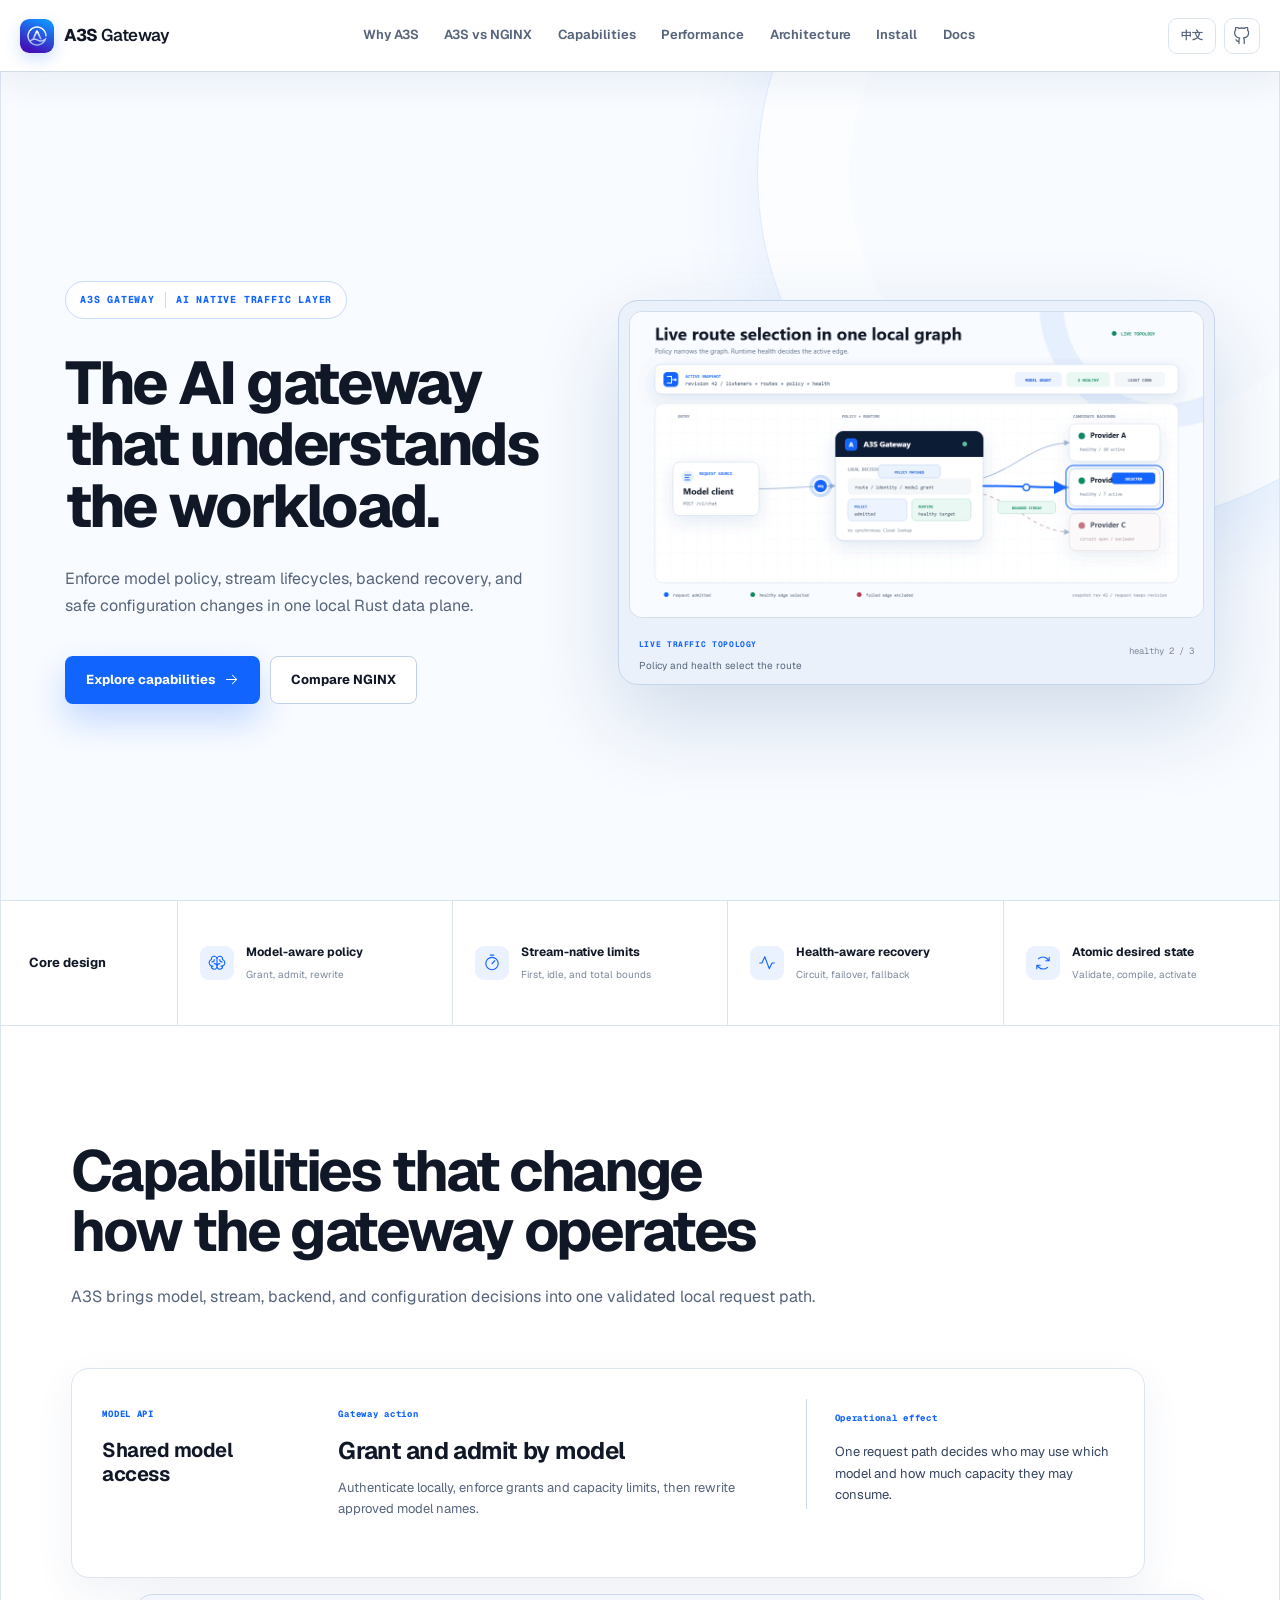
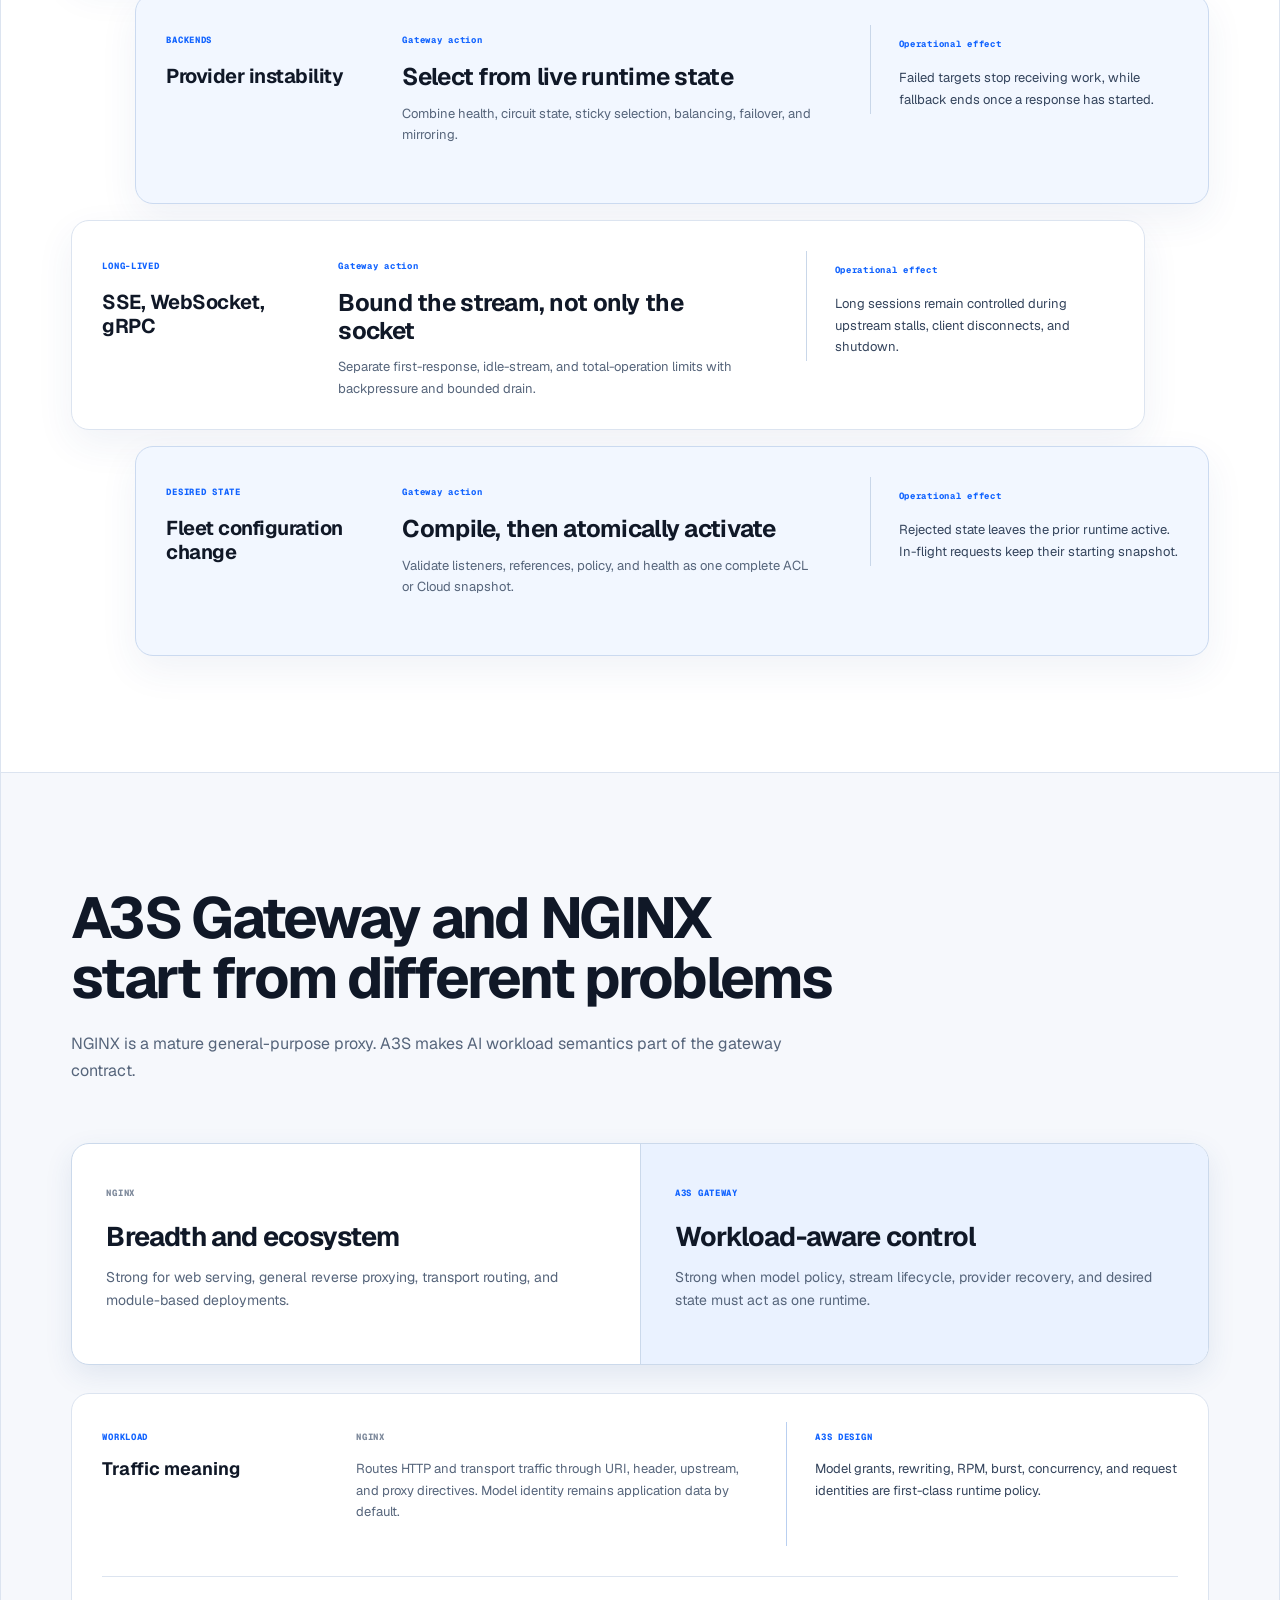
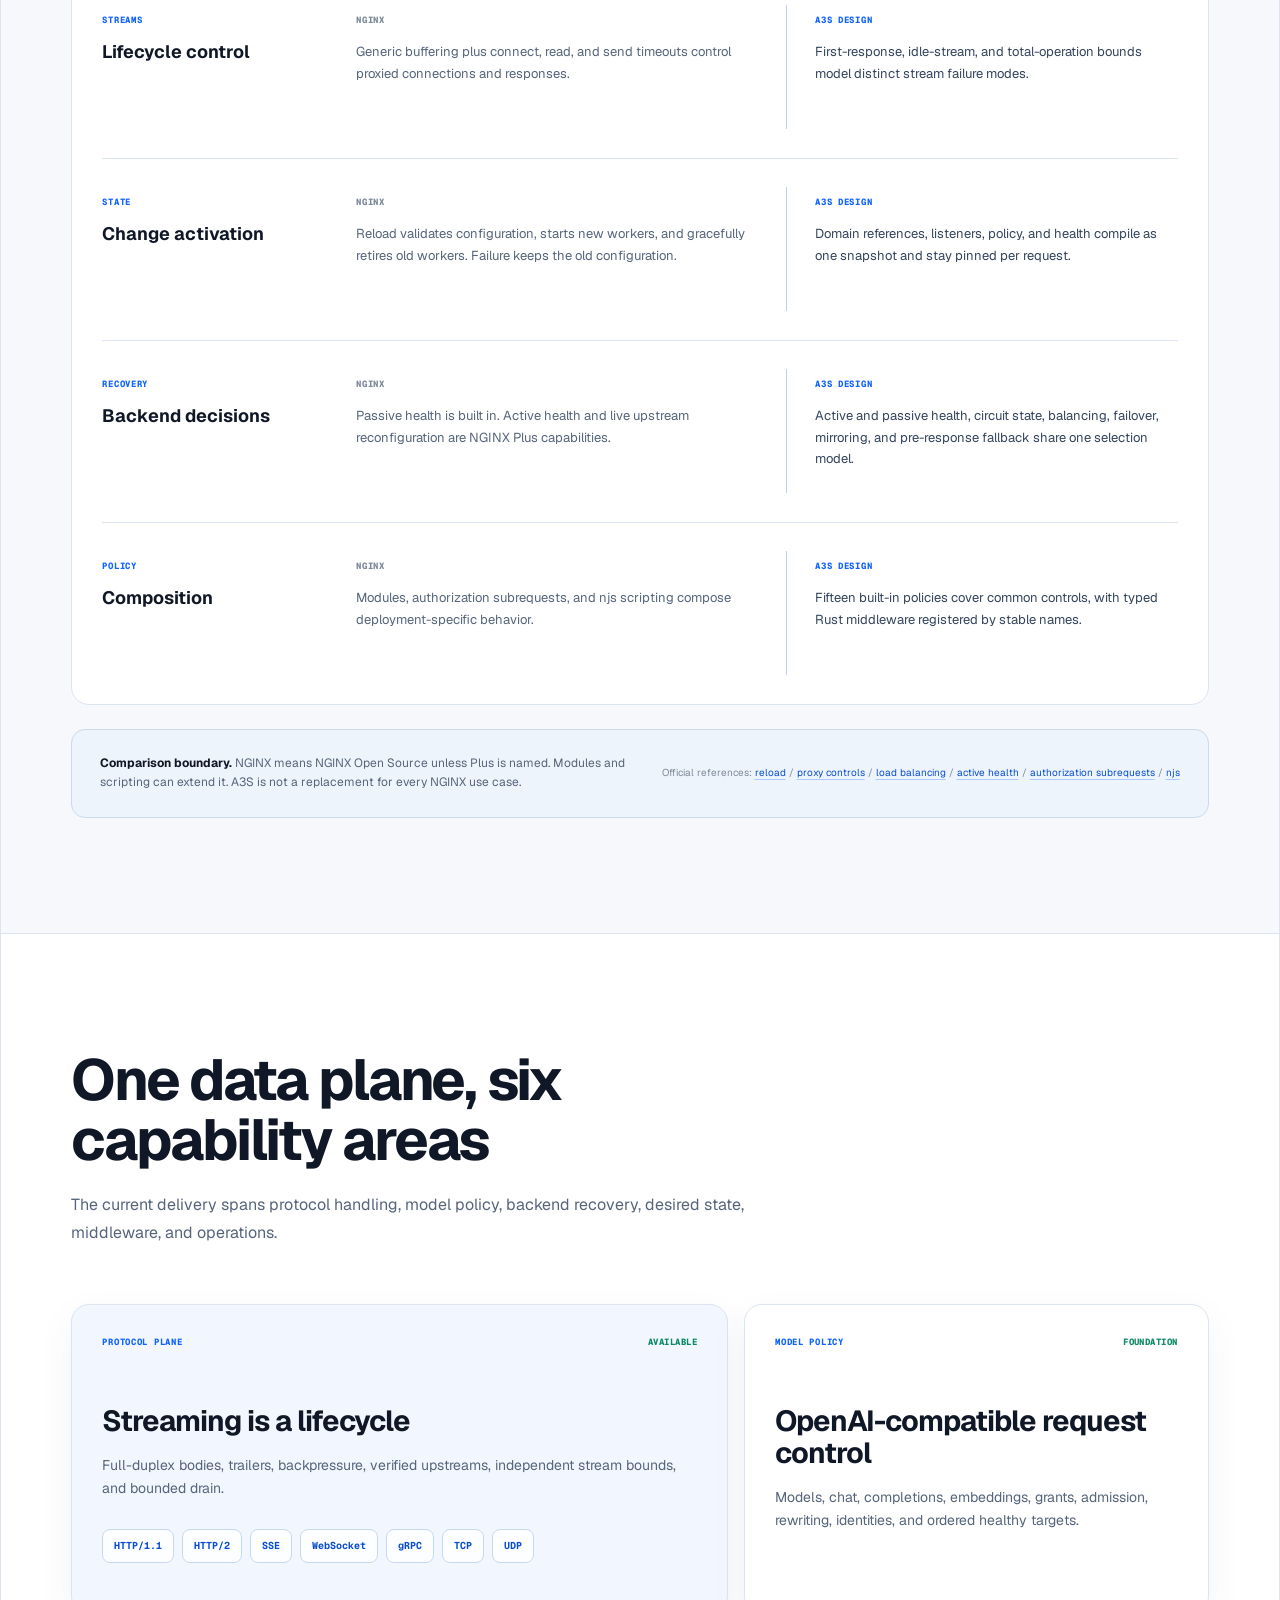
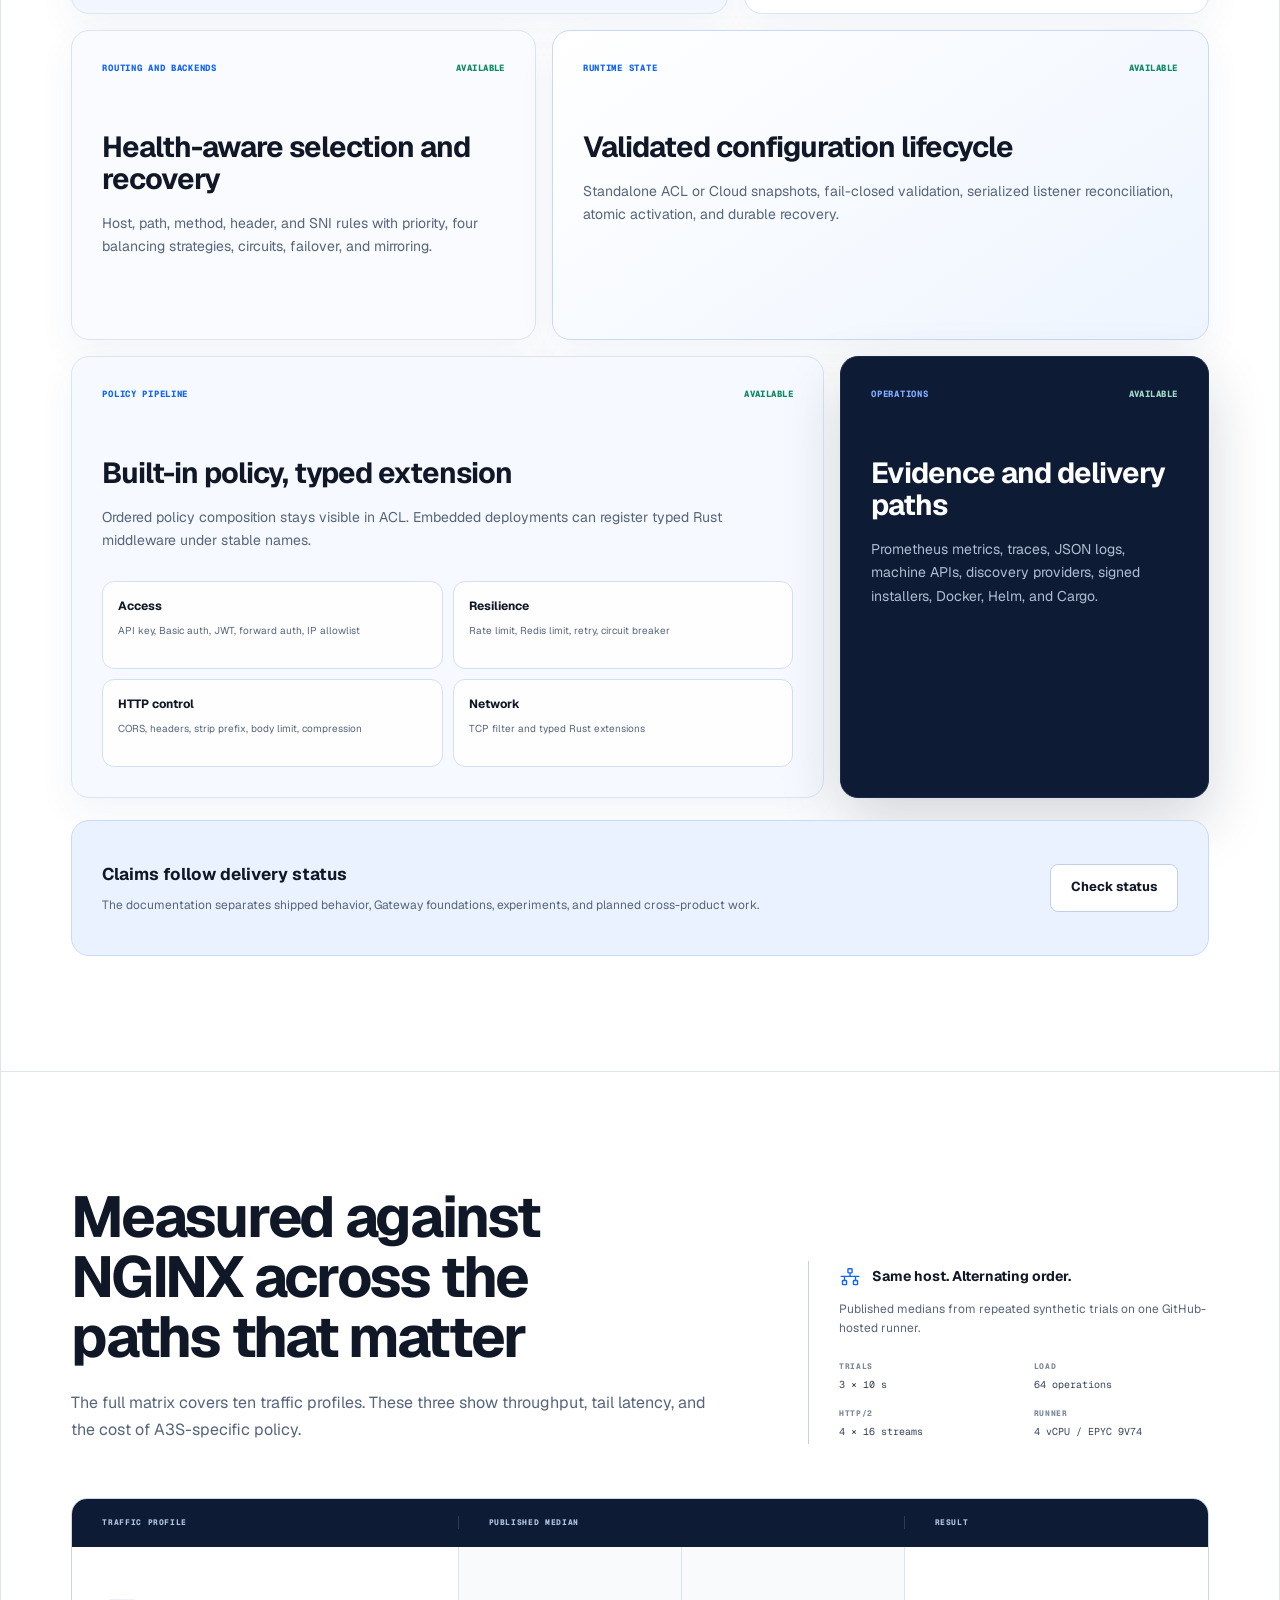
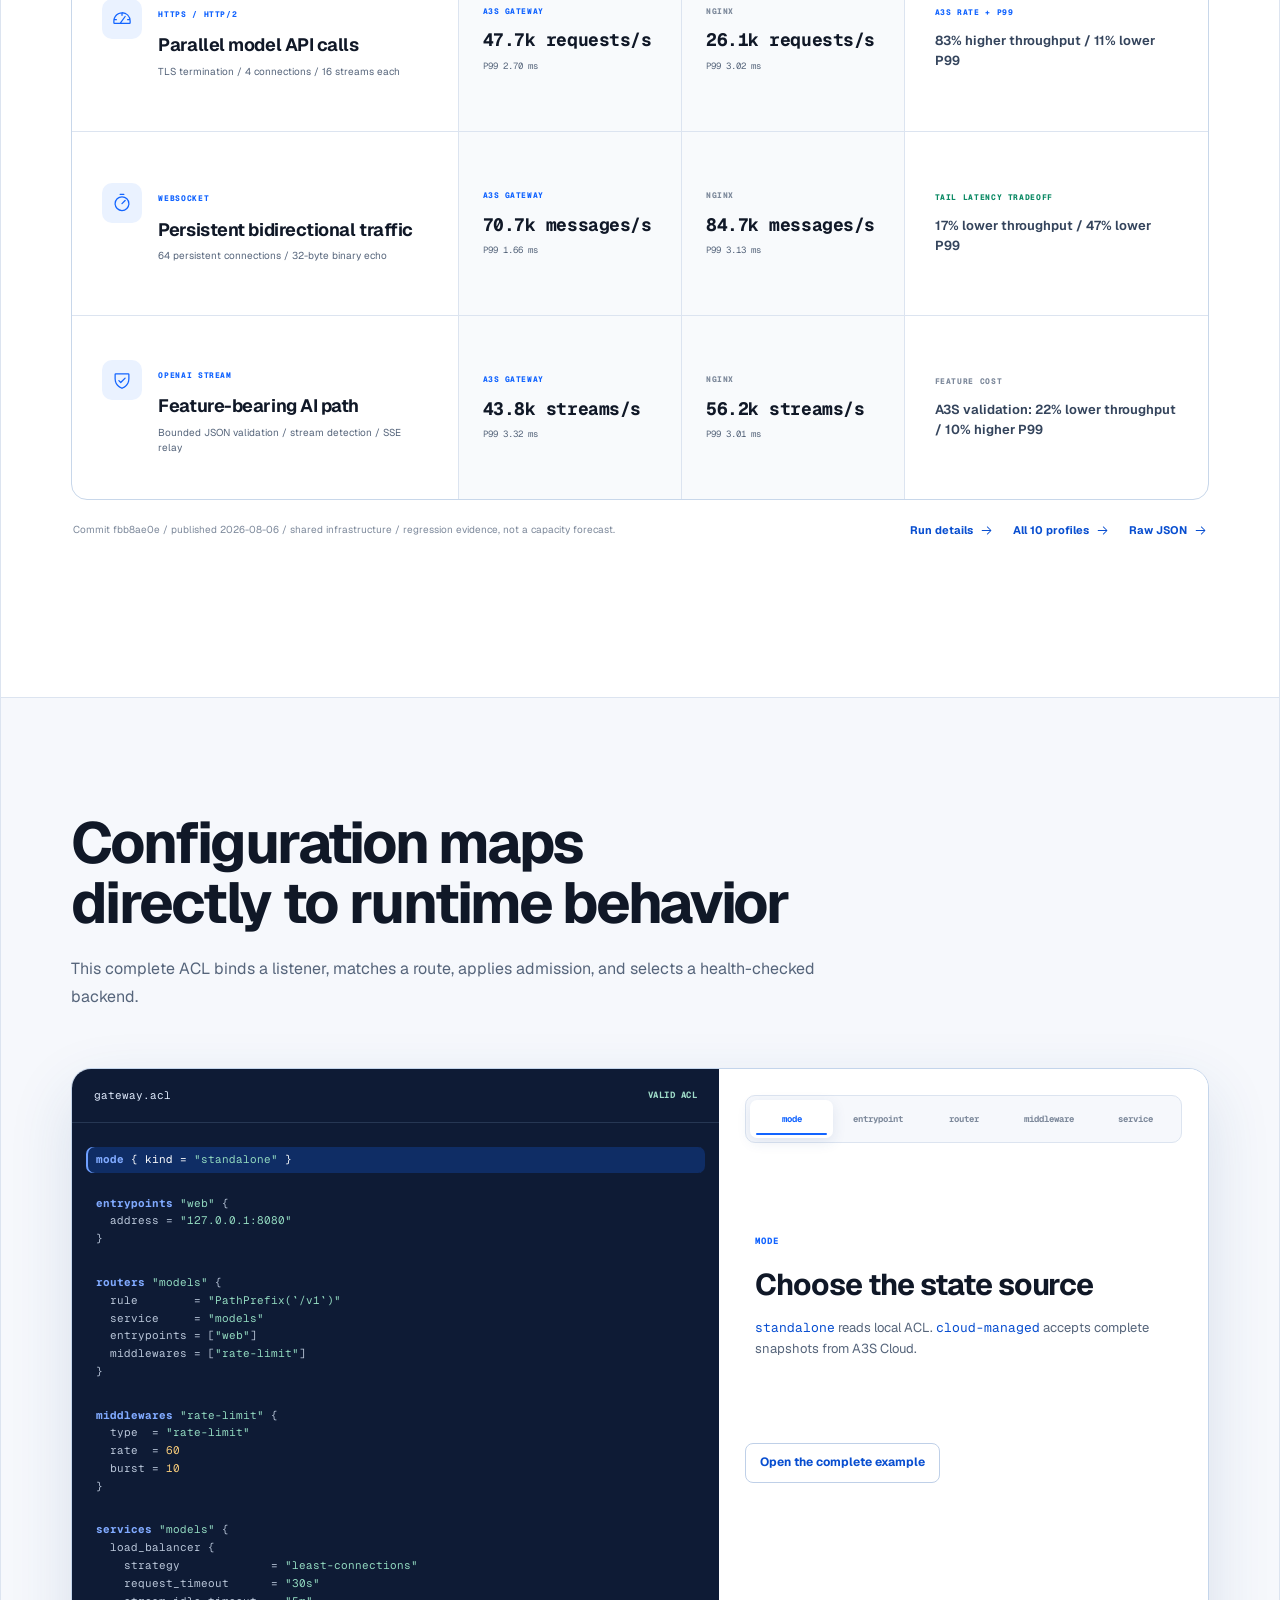
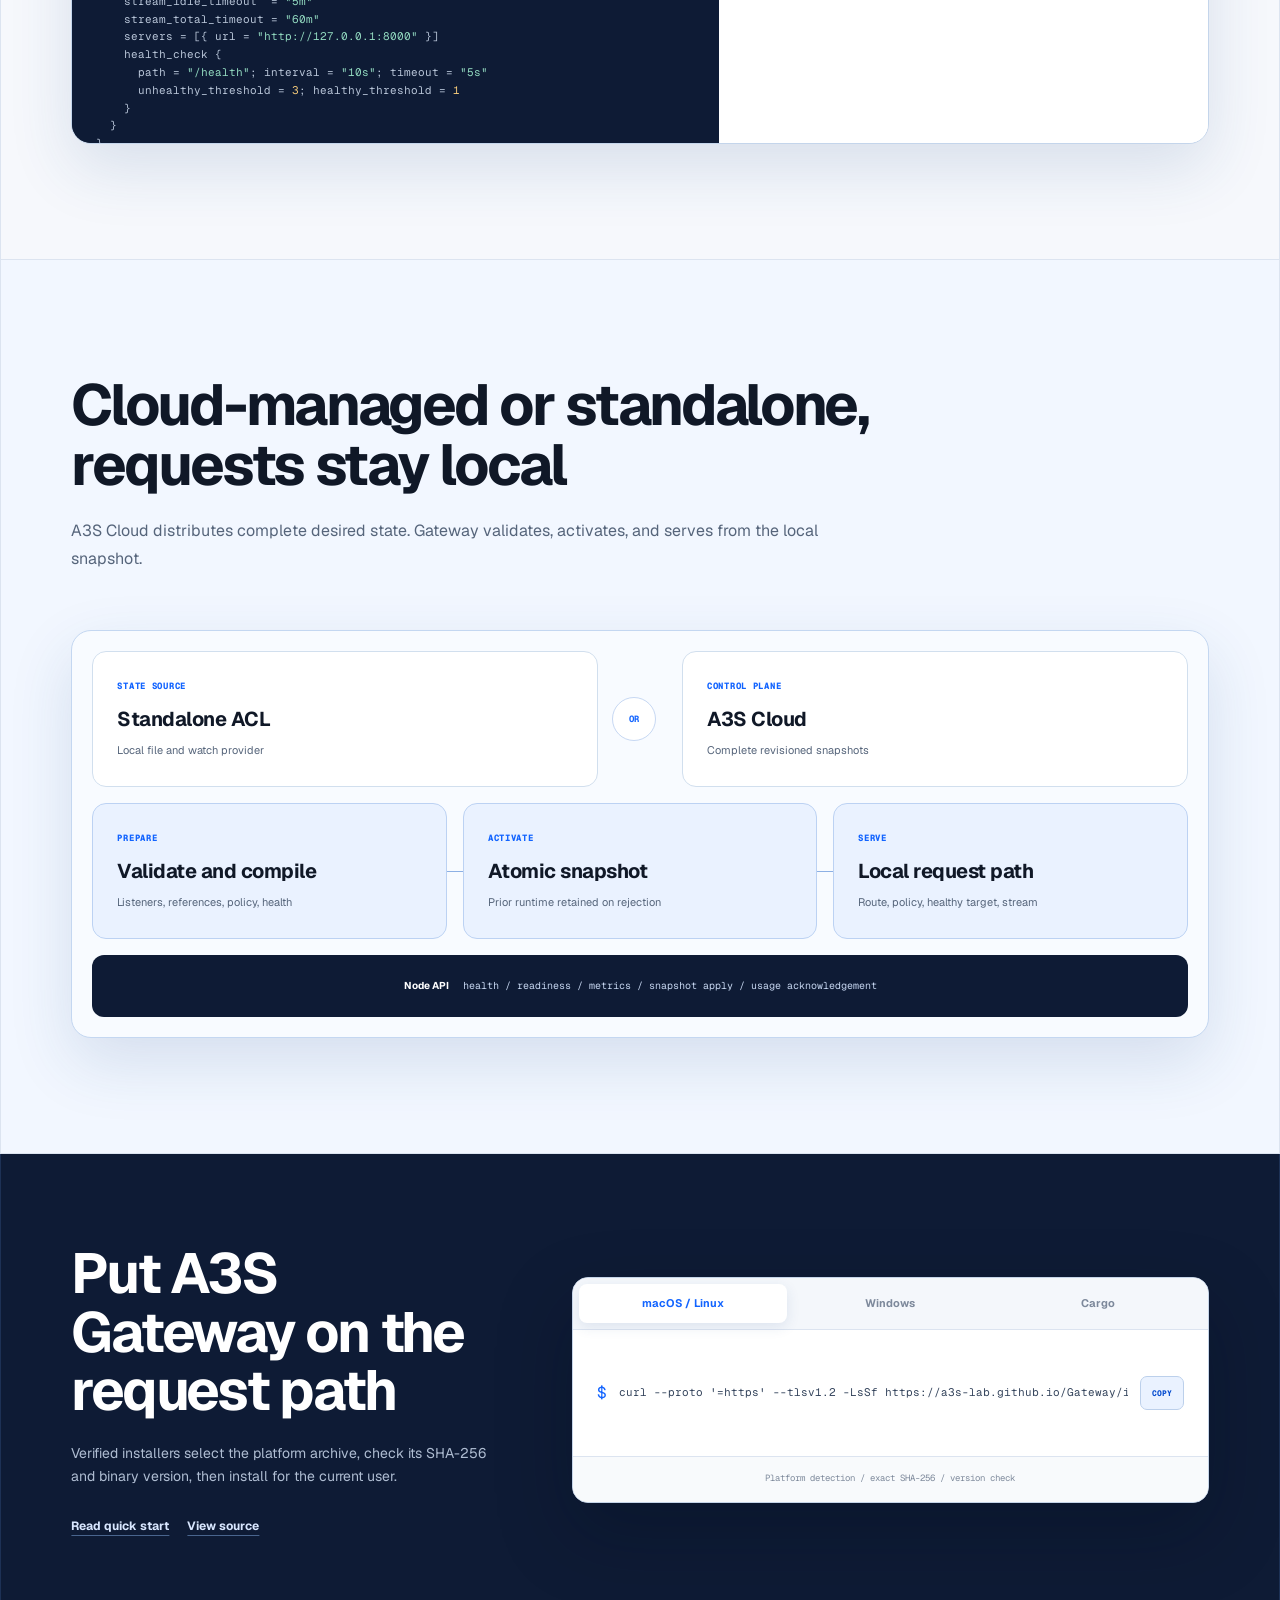
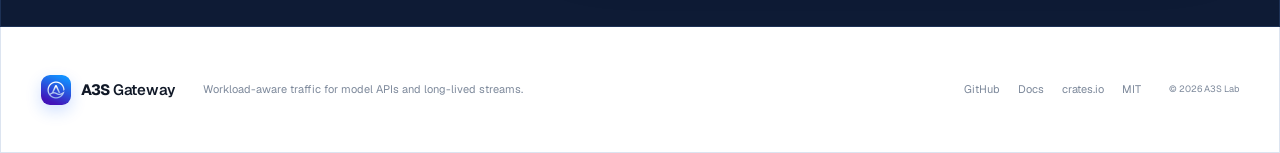
==== commit ee156421: "feat(website): add topology and benchmark evidence" ====
--- a/website/index.html
+++ b/website/index.html
@@ -13,15 +13,15 @@
     <meta property="og:image" content="https://a3s-lab.github.io/Gateway/assets/social-card.svg">
     <meta name="twitter:card" content="summary_large_image">
     <link rel="canonical" href="https://a3s-lab.github.io/Gateway/">
-    <link rel="icon" href="assets/mark.svg" type="image/svg+xml">
+    <link rel="icon" href="assets/a3s-os-logo.png" type="image/png">
     <link rel="manifest" href="site.webmanifest">
     <link rel="preload" href="assets/fonts/geist-latin-wght-normal.woff2" as="font" type="font/woff2" crossorigin>
     <link rel="preload" href="assets/fonts/geist-mono-latin-wght-normal.woff2" as="font" type="font/woff2" crossorigin>
     <script>document.documentElement.classList.add("js");</script>
-    <link rel="stylesheet" href="styles/base.css?v=20260806b">
-    <link rel="stylesheet" href="styles/sections.css?v=20260806b">
-    <link rel="stylesheet" href="styles/responsive.css?v=20260806b">
-    <script src="app.js?v=20260806" defer></script>
+    <link rel="stylesheet" href="styles/base.css?v=20260806c">
+    <link rel="stylesheet" href="styles/sections.css?v=20260806c">
+    <link rel="stylesheet" href="styles/responsive.css?v=20260806c">
+    <script src="app.js?v=20260806b" defer></script>
   </head>
   <body>
     <a class="skip-link" href="#main-content">Skip to content</a>
@@ -29,7 +29,7 @@
     <header class="site-header" data-testid="site-header">
       <nav class="nav-shell" aria-label="Primary navigation">
         <a class="brand" href="#top" aria-label="A3S Gateway home">
-          <img src="assets/mark.svg" alt="" width="34" height="34">
+          <img src="assets/a3s-os-logo.png" alt="" width="34" height="34">
           <span>A3S <b>Gateway</b></span>
         </a>
 
@@ -41,6 +41,7 @@
           <a href="#why-a3s"><span class="lang lang-en">Why A3S</span><span class="lang lang-zh">为何选择 A3S</span></a>
           <a href="#comparison"><span class="lang lang-en">A3S vs NGINX</span><span class="lang lang-zh">对比 NGINX</span></a>
           <a href="#features"><span class="lang lang-en">Capabilities</span><span class="lang lang-zh">能力</span></a>
+          <a href="#performance"><span class="lang lang-en">Performance</span><span class="lang lang-zh">性能</span></a>
           <a href="#architecture"><span class="lang lang-en">Architecture</span><span class="lang lang-zh">架构</span></a>
           <a href="#deploy"><span class="lang lang-en">Install</span><span class="lang lang-zh">安装</span></a>
           <a class="lang lang-en" href="docs/">Docs</a>
@@ -67,7 +68,7 @@
           <p class="hero-lede lang lang-en">Enforce model policy, stream lifecycles, backend recovery, and safe configuration changes in one local Rust data plane.</p>
           <p class="hero-lede lang lang-zh">在一个本地 Rust 数据平面中统一执行模型策略、流生命周期、后端恢复和安全配置变更。</p>
           <div class="hero-actions">
-            <a class="button button-primary" href="#why-a3s"><span class="lang lang-en">Explore capabilities</span><span class="lang lang-zh">查看核心能力</span></a>
+            <a class="button button-primary" href="#why-a3s"><span class="lang lang-en">Explore capabilities</span><span class="lang lang-zh">查看核心能力</span><svg class="button-icon" aria-hidden="true"><use href="assets/phosphor-icons.svg#arrow-right"></use></svg></a>
             <a class="button button-secondary" href="#comparison"><span class="lang lang-en">Compare NGINX</span><span class="lang lang-zh">对比 NGINX</span></a>
           </div>
         </div>
@@ -75,11 +76,11 @@
         <figure class="gateway-hero-visual reveal" data-delay="1" data-testid="request-path-demo">
           <picture>
             <source media="(prefers-reduced-motion: reduce)" srcset="assets/request-path-demo.svg">
-            <img src="assets/request-path-demo.gif" width="1200" height="640" alt="A3S Gateway validates one snapshot, applies model policy, chooses a healthy backend, and relays a bounded stream">
+            <img src="assets/request-path-demo.gif" width="1200" height="640" alt="Animated network topology showing a model request entering A3S Gateway, policy excluding an unhealthy backend, selecting a healthy provider, and relaying the stream">
           </picture>
           <figcaption>
-            <span><b>LOCAL REQUEST PATH</b><small class="lang lang-en">No synchronous Cloud lookup</small><small class="lang lang-zh">不做同步 Cloud 查询</small></span>
-            <code>snapshot rev 42</code>
+            <span><b>LIVE TRAFFIC TOPOLOGY</b><small class="lang lang-en">Policy and health select the route</small><small class="lang lang-zh">策略与健康状态共同选路</small></span>
+            <code>healthy 2 / 3</code>
           </figcaption>
         </figure>
       </section>
@@ -87,10 +88,10 @@
       <aside class="assurance-bar page-frame" aria-label="Gateway design strengths">
         <strong class="lang lang-en">Core design</strong><strong class="lang lang-zh">核心设计</strong>
         <ul>
-          <li><strong class="lang lang-en">Model-aware policy</strong><strong class="lang lang-zh">模型感知策略</strong><small class="lang lang-en">Grant, admit, rewrite</small><small class="lang lang-zh">授权、准入、重写</small></li>
-          <li><strong class="lang lang-en">Stream-native limits</strong><strong class="lang lang-zh">流原生边界</strong><small class="lang lang-en">First, idle, and total bounds</small><small class="lang lang-zh">首响应、空闲和总时限</small></li>
-          <li><strong class="lang lang-en">Health-aware recovery</strong><strong class="lang lang-zh">健康感知恢复</strong><small class="lang lang-en">Circuit, failover, fallback</small><small class="lang lang-zh">熔断、故障转移、fallback</small></li>
-          <li><strong class="lang lang-en">Atomic desired state</strong><strong class="lang lang-zh">原子期望状态</strong><small class="lang lang-en">Validate, compile, activate</small><small class="lang lang-zh">校验、编译、激活</small></li>
+          <li><svg class="ui-icon assurance-icon" aria-hidden="true"><use href="assets/phosphor-icons.svg#brain"></use></svg><span><strong class="lang lang-en">Model-aware policy</strong><strong class="lang lang-zh">模型感知策略</strong><small class="lang lang-en">Grant, admit, rewrite</small><small class="lang lang-zh">授权、准入、重写</small></span></li>
+          <li><svg class="ui-icon assurance-icon" aria-hidden="true"><use href="assets/phosphor-icons.svg#timer"></use></svg><span><strong class="lang lang-en">Stream-native limits</strong><strong class="lang lang-zh">流原生边界</strong><small class="lang lang-en">First, idle, and total bounds</small><small class="lang lang-zh">首响应、空闲和总时限</small></span></li>
+          <li><svg class="ui-icon assurance-icon" aria-hidden="true"><use href="assets/phosphor-icons.svg#pulse"></use></svg><span><strong class="lang lang-en">Health-aware recovery</strong><strong class="lang lang-zh">健康感知恢复</strong><small class="lang lang-en">Circuit, failover, fallback</small><small class="lang lang-zh">熔断、故障转移、fallback</small></span></li>
+          <li><svg class="ui-icon assurance-icon" aria-hidden="true"><use href="assets/phosphor-icons.svg#arrows-clockwise"></use></svg><span><strong class="lang lang-en">Atomic desired state</strong><strong class="lang lang-zh">原子期望状态</strong><small class="lang lang-en">Validate, compile, activate</small><small class="lang lang-zh">校验、编译、激活</small></span></li>
         </ul>
       </aside>
 
@@ -243,6 +244,78 @@
         <div class="delivery-link reveal">
           <div><strong class="lang lang-en">Claims follow delivery status</strong><strong class="lang lang-zh">所有声明都跟随真实交付状态</strong><p class="lang lang-en">The documentation separates shipped behavior, Gateway foundations, experiments, and planned cross-product work.</p><p class="lang lang-zh">文档明确区分已交付行为、Gateway 基础、实验能力和计划中的跨产品工作。</p></div>
           <a class="button button-secondary" href="docs/#feature-status"><span class="lang lang-en">Check status</span><span class="lang lang-zh">查看状态</span></a>
+        </div>
+      </section>
+
+      <section class="content-section page-frame performance-section" id="performance" data-performance-comparison>
+        <div class="performance-intro">
+          <div class="section-heading reveal">
+            <h2 class="lang lang-en">Measured against NGINX across the paths that matter</h2>
+            <h2 class="lang lang-zh">在关键流量路径上与 NGINX 同机实测</h2>
+            <p class="lang lang-en">The full matrix covers ten traffic profiles. These three show throughput, tail latency, and the cost of A3S-specific policy.</p>
+            <p class="lang lang-zh">完整矩阵覆盖十类流量。以下三个场景分别呈现吞吐、尾延迟和 A3S 专属策略的功能成本。</p>
+          </div>
+
+          <aside class="performance-method reveal" data-delay="1" aria-label="Benchmark method">
+            <div class="performance-method-title"><svg class="ui-icon" aria-hidden="true"><use href="assets/phosphor-icons.svg#network"></use></svg><strong class="lang lang-en">Same host. Alternating order.</strong><strong class="lang lang-zh">同一主机，交替测试顺序</strong></div>
+            <p class="lang lang-en">Published medians from repeated synthetic trials on one GitHub-hosted runner.</p>
+            <p class="lang lang-zh">数据为同一 GitHub-hosted runner 上多轮合成测试的已发布中位数。</p>
+            <dl>
+              <div><dt>TRIALS</dt><dd data-performance-plan>3 × 10 s</dd></div>
+              <div><dt>LOAD</dt><dd data-performance-load><span class="lang lang-en">64 operations</span><span class="lang lang-zh">64 个并发操作</span></dd></div>
+              <div><dt>HTTP/2</dt><dd data-performance-http2>4 × 16 streams</dd></div>
+              <div><dt>RUNNER</dt><dd data-performance-runner>4 vCPU / EPYC 9V74</dd></div>
+            </dl>
+          </aside>
+        </div>
+
+        <div class="performance-ledger reveal">
+          <header aria-hidden="true"><span>TRAFFIC PROFILE</span><span>PUBLISHED MEDIAN</span><span>RESULT</span></header>
+
+          <article data-performance-profile="https-http2" data-profile-status="lead">
+            <div class="performance-context">
+              <svg class="ui-icon" aria-hidden="true"><use href="assets/phosphor-icons.svg#gauge"></use></svg>
+              <div><small>HTTPS / HTTP/2</small><h3 class="lang lang-en">Parallel model API calls</h3><h3 class="lang lang-zh">并行模型 API 调用</h3><p class="lang lang-en">TLS termination / 4 connections / 16 streams each</p><p class="lang lang-zh">TLS 终止 / 4 个连接 / 每连接 16 条流</p></div>
+            </div>
+            <dl class="performance-products">
+              <div class="is-a3s"><dt>A3S GATEWAY</dt><dd data-performance-a3s-rate>47.7k requests/s</dd><small data-performance-a3s-p99>P99 2.70 ms</small></div>
+              <div><dt>NGINX</dt><dd data-performance-nginx-rate>26.1k requests/s</dd><small data-performance-nginx-p99>P99 3.02 ms</small></div>
+            </dl>
+            <div class="performance-outcome"><small>A3S RATE + P99</small><p data-performance-outcome><span class="lang lang-en">83% higher throughput / 11% lower P99</span><span class="lang lang-zh">吞吐高 83% / P99 低 11%</span></p></div>
+          </article>
+
+          <article data-performance-profile="websocket-echo" data-profile-status="mixed">
+            <div class="performance-context">
+              <svg class="ui-icon" aria-hidden="true"><use href="assets/phosphor-icons.svg#timer"></use></svg>
+              <div><small>WEBSOCKET</small><h3 class="lang lang-en">Persistent bidirectional traffic</h3><h3 class="lang lang-zh">持久双向流量</h3><p class="lang lang-en">64 persistent connections / 32-byte binary echo</p><p class="lang lang-zh">64 个持久连接 / 32 字节二进制回显</p></div>
+            </div>
+            <dl class="performance-products">
+              <div class="is-a3s"><dt>A3S GATEWAY</dt><dd data-performance-a3s-rate>70.7k messages/s</dd><small data-performance-a3s-p99>P99 1.66 ms</small></div>
+              <div><dt>NGINX</dt><dd data-performance-nginx-rate>84.7k messages/s</dd><small data-performance-nginx-p99>P99 3.13 ms</small></div>
+            </dl>
+            <div class="performance-outcome"><small>TAIL LATENCY TRADEOFF</small><p data-performance-outcome><span class="lang lang-en">17% lower throughput / 47% lower P99</span><span class="lang lang-zh">吞吐低 17% / P99 低 47%</span></p></div>
+          </article>
+
+          <article data-performance-profile="openai-stream" data-profile-status="feature">
+            <div class="performance-context">
+              <svg class="ui-icon" aria-hidden="true"><use href="assets/phosphor-icons.svg#shield-check"></use></svg>
+              <div><small>OPENAI STREAM</small><h3 class="lang lang-en">Feature-bearing AI path</h3><h3 class="lang lang-zh">启用策略能力的 AI 路径</h3><p class="lang lang-en">Bounded JSON validation / stream detection / SSE relay</p><p class="lang lang-zh">有界 JSON 校验 / 流检测 / SSE 转发</p></div>
+            </div>
+            <dl class="performance-products">
+              <div class="is-a3s"><dt>A3S GATEWAY</dt><dd data-performance-a3s-rate>43.8k streams/s</dd><small data-performance-a3s-p99>P99 3.32 ms</small></div>
+              <div><dt>NGINX</dt><dd data-performance-nginx-rate>56.2k streams/s</dd><small data-performance-nginx-p99>P99 3.01 ms</small></div>
+            </dl>
+            <div class="performance-outcome"><small>FEATURE COST</small><p data-performance-outcome><span class="lang lang-en">A3S validation: 22% lower throughput / 10% higher P99</span><span class="lang lang-zh">A3S 校验成本：吞吐低 22% / P99 高 10%</span></p></div>
+          </article>
+        </div>
+
+        <div class="performance-foot reveal">
+          <p data-performance-provenance><span class="lang lang-en">Commit fbb8ae0e / shared infrastructure / regression evidence, not a capacity forecast.</span><span class="lang lang-zh">提交 fbb8ae0e / 共享基础设施 / 用于回归判断，不代表容量预测。</span></p>
+          <nav aria-label="Performance evidence">
+            <a data-performance-run href="https://github.com/A3S-Lab/Gateway/actions/runs/31070380529"><span class="lang lang-en">Run details</span><span class="lang lang-zh">运行详情</span><svg class="link-icon" aria-hidden="true"><use href="assets/phosphor-icons.svg#arrow-right"></use></svg></a>
+            <a href="docs/#performance"><span class="lang lang-en">All 10 profiles</span><span class="lang lang-zh">全部 10 类流量</span><svg class="link-icon" aria-hidden="true"><use href="assets/phosphor-icons.svg#arrow-right"></use></svg></a>
+            <a href="assets/performance-comparison.json"><span class="lang lang-en">Raw JSON</span><span class="lang lang-zh">原始 JSON</span><svg class="link-icon" aria-hidden="true"><use href="assets/phosphor-icons.svg#arrow-right"></use></svg></a>
+          </nav>
         </div>
       </section>
 
@@ -353,7 +426,7 @@
     </main>
 
     <footer class="site-footer page-frame">
-      <a class="brand" href="#top"><img src="assets/mark.svg" alt="" width="30" height="30"><span>A3S <b>Gateway</b></span></a>
+      <a class="brand" href="#top"><img src="assets/a3s-os-logo.png" alt="" width="30" height="30"><span>A3S <b>Gateway</b></span></a>
       <p class="lang lang-en">Workload-aware traffic for model APIs and long-lived streams.</p>
       <p class="lang lang-zh">面向模型 API 与长连接流量的工作负载感知网关。</p>
       <nav aria-label="Footer navigation"><a href="https://github.com/A3S-Lab/Gateway">GitHub</a><a class="lang lang-en" href="docs/">Docs</a><a class="lang lang-zh" href="docs/">文档</a><a href="https://crates.io/crates/a3s-gateway">crates.io</a><a href="https://github.com/A3S-Lab/Gateway/blob/main/LICENSE">MIT</a></nav>
--- a/website/styles/base.css
+++ b/website/styles/base.css
@@ -183,6 +183,7 @@
   width: 34px;
   height: 34px;
   border-radius: 9px;
+  object-fit: cover;
   box-shadow: 0 6px 16px rgba(18, 100, 255, 0.2);
 }
 
@@ -389,6 +390,7 @@
   padding: 0 20px;
   align-items: center;
   justify-content: center;
+  gap: 9px;
   border: 1px solid transparent;
   border-radius: 8px;
   font-size: 13px;
@@ -402,6 +404,34 @@
     transform 180ms ease;
 }
 
+.ui-icon,
+.button-icon,
+.link-icon {
+  display: block;
+  flex: 0 0 auto;
+  fill: currentcolor;
+}
+
+.ui-icon {
+  width: 22px;
+  height: 22px;
+}
+
+.button-icon {
+  width: 15px;
+  height: 15px;
+}
+
+.link-icon {
+  width: 13px;
+  height: 13px;
+  transition: transform 180ms ease;
+}
+
+a:hover > .link-icon {
+  transform: translateX(3px);
+}
+
 .button:hover {
   transform: translateY(-2px);
 }
@@ -512,12 +542,13 @@
 }
 
 .assurance-bar li {
-  display: flex;
+  display: grid;
   min-width: 0;
   padding: 22px;
+  align-items: center;
   border-right: 1px solid var(--line);
-  flex-direction: column;
-  justify-content: center;
+  grid-template-columns: 34px minmax(0, 1fr);
+  gap: 12px;
 }
 
 .assurance-bar li:last-child {
@@ -527,6 +558,19 @@
 .assurance-bar li strong,
 .assurance-bar li small {
   display: block;
+}
+
+.assurance-bar li > span {
+  min-width: 0;
+}
+
+.assurance-icon {
+  width: 34px;
+  height: 34px;
+  padding: 8px;
+  border-radius: 9px;
+  color: var(--blue);
+  background: var(--blue-soft);
 }
 
 .assurance-bar li strong {
--- a/website/styles/sections.css
+++ b/website/styles/sections.css
@@ -439,6 +439,286 @@
   color: var(--muted);
   font-size: 12px;
   line-height: 1.6;
+}
+
+.performance-section {
+  background: #ffffff;
+}
+
+.performance-intro {
+  display: grid;
+  align-items: end;
+  grid-template-columns: minmax(0, 1.12fr) minmax(340px, 0.68fr);
+  gap: clamp(46px, 6vw, 88px);
+}
+
+.performance-intro .section-heading {
+  margin-bottom: 0;
+}
+
+.performance-method {
+  padding: 4px 0 4px 30px;
+  border-left: 1px solid var(--line-strong);
+}
+
+.performance-method-title {
+  display: flex;
+  align-items: center;
+  gap: 11px;
+  color: var(--text);
+  font-size: 14px;
+}
+
+.performance-method-title .ui-icon {
+  color: var(--blue);
+}
+
+.performance-method > p {
+  margin: 12px 0 0;
+  color: var(--muted);
+  font-size: 12px;
+  line-height: 1.6;
+}
+
+.performance-method dl {
+  display: grid;
+  margin: 22px 0 0;
+  grid-template-columns: repeat(2, minmax(0, 1fr));
+  gap: 14px 20px;
+}
+
+.performance-method dl div {
+  min-width: 0;
+}
+
+.performance-method dt,
+.performance-method dd {
+  margin: 0;
+}
+
+.performance-method dt {
+  color: var(--faint);
+  font-family: var(--mono);
+  font-size: 8px;
+  font-weight: 760;
+  letter-spacing: 0.08em;
+}
+
+.performance-method dd {
+  margin-top: 4px;
+  overflow: hidden;
+  color: var(--text-soft);
+  font-family: var(--mono);
+  font-size: 10px;
+  font-variant-numeric: tabular-nums;
+  text-overflow: ellipsis;
+  white-space: nowrap;
+}
+
+.performance-ledger {
+  margin-top: 54px;
+  overflow: hidden;
+  border: 1px solid #c8d7ea;
+  border-radius: 16px;
+  background: #ffffff;
+}
+
+.performance-ledger > header,
+.performance-ledger > article {
+  display: grid;
+  grid-template-columns: minmax(260px, 0.95fr) minmax(390px, 1.1fr) minmax(230px, 0.75fr);
+  gap: 0;
+}
+
+.performance-ledger > header {
+  min-height: 48px;
+  align-items: center;
+  color: #afc3e1;
+  background: var(--navy);
+  font-family: var(--mono);
+  font-size: 8px;
+  font-weight: 760;
+  letter-spacing: 0.08em;
+}
+
+.performance-ledger > header span {
+  padding: 0 30px;
+}
+
+.performance-ledger > header span + span {
+  border-left: 1px solid #2b3c59;
+}
+
+.performance-ledger > article {
+  min-height: 184px;
+  align-items: stretch;
+}
+
+.performance-ledger > article + article {
+  border-top: 1px solid var(--line);
+}
+
+.performance-context {
+  display: grid;
+  min-width: 0;
+  padding: 30px;
+  align-content: center;
+  grid-template-columns: 40px minmax(0, 1fr);
+  gap: 16px;
+}
+
+.performance-context > .ui-icon {
+  width: 40px;
+  height: 40px;
+  padding: 10px;
+  border-radius: 10px;
+  color: var(--blue);
+  background: var(--blue-soft);
+}
+
+.performance-context small,
+.performance-outcome > small {
+  color: var(--blue);
+  font-family: var(--mono);
+  font-size: 8px;
+  font-weight: 760;
+  letter-spacing: 0.08em;
+}
+
+.performance-context h3 {
+  margin: 10px 0 0;
+  color: var(--text);
+  font-size: 18px;
+  font-weight: 680;
+  letter-spacing: -0.025em;
+  line-height: 1.2;
+}
+
+.performance-context p {
+  margin: 8px 0 0;
+  color: var(--muted);
+  font-size: 10px;
+  line-height: 1.5;
+}
+
+.performance-products {
+  display: grid;
+  min-width: 0;
+  margin: 0;
+  border-left: 1px solid var(--line);
+  background: #f8fafc;
+  grid-template-columns: repeat(2, minmax(0, 1fr));
+}
+
+.performance-products > div {
+  display: flex;
+  min-width: 0;
+  padding: 28px 24px;
+  flex-direction: column;
+  justify-content: center;
+}
+
+.performance-products > div + div {
+  border-left: 1px solid var(--line);
+}
+
+.performance-products dt,
+.performance-products dd {
+  margin: 0;
+}
+
+.performance-products dt {
+  color: var(--faint);
+  font-family: var(--mono);
+  font-size: 8px;
+  font-weight: 760;
+  letter-spacing: 0.07em;
+}
+
+.performance-products .is-a3s dt {
+  color: var(--blue);
+}
+
+.performance-products dd {
+  margin-top: 12px;
+  color: var(--text);
+  font-family: var(--mono);
+  font-size: clamp(16px, 1.4vw, 20px);
+  font-weight: 720;
+  font-variant-numeric: tabular-nums;
+  letter-spacing: -0.025em;
+  line-height: 1.2;
+  white-space: nowrap;
+}
+
+.performance-products small {
+  margin-top: 8px;
+  color: var(--muted);
+  font-family: var(--mono);
+  font-size: 9px;
+  font-variant-numeric: tabular-nums;
+}
+
+.performance-outcome {
+  display: flex;
+  min-width: 0;
+  padding: 30px;
+  border-left: 1px solid var(--line);
+  flex-direction: column;
+  justify-content: center;
+}
+
+.performance-ledger [data-profile-status="mixed"] .performance-outcome > small {
+  color: var(--green);
+}
+
+.performance-ledger [data-profile-status="feature"] .performance-outcome > small {
+  color: var(--faint);
+}
+
+.performance-outcome p {
+  margin: 12px 0 0;
+  color: var(--text-soft);
+  font-size: 13px;
+  font-weight: 630;
+  line-height: 1.55;
+}
+
+.performance-foot {
+  display: flex;
+  min-height: 82px;
+  padding: 22px 2px 0;
+  align-items: flex-start;
+  justify-content: space-between;
+  gap: 32px;
+}
+
+.performance-foot > p {
+  max-width: 690px;
+  margin: 0;
+  color: var(--faint);
+  font-size: 10px;
+  line-height: 1.6;
+}
+
+.performance-foot nav {
+  display: flex;
+  justify-content: flex-end;
+  flex-wrap: wrap;
+  gap: 20px;
+}
+
+.performance-foot a {
+  display: inline-flex;
+  align-items: center;
+  gap: 7px;
+  color: var(--blue-deep);
+  font-size: 11px;
+  font-weight: 700;
+}
+
+.performance-foot a:hover {
+  color: var(--blue);
 }
 
 .config-section {
--- a/website/styles/responsive.css
+++ b/website/styles/responsive.css
@@ -104,6 +104,34 @@
   .capability-panel.is-operations {
     grid-column: 7 / -1;
     grid-row: 3;
+  }
+
+  .performance-intro {
+    grid-template-columns: 1fr;
+    gap: 36px;
+  }
+
+  .performance-method {
+    padding: 24px 0 0;
+    border-top: 1px solid var(--line-strong);
+    border-left: 0;
+  }
+
+  .performance-ledger > header {
+    display: none;
+  }
+
+  .performance-ledger > article {
+    grid-template-columns: minmax(260px, 0.8fr) minmax(430px, 1.2fr);
+  }
+
+  .performance-outcome {
+    min-height: 92px;
+    padding-top: 22px;
+    padding-bottom: 22px;
+    border-top: 1px solid var(--line);
+    border-left: 0;
+    grid-column: 1 / -1;
   }
 
   .config-demo {
@@ -478,6 +506,52 @@
     width: 100%;
   }
 
+  .performance-method dl {
+    gap: 14px;
+  }
+
+  .performance-ledger {
+    margin-top: 42px;
+    border-radius: 14px;
+  }
+
+  .performance-ledger > article {
+    grid-template-columns: 1fr;
+  }
+
+  .performance-context {
+    padding: 26px 22px;
+  }
+
+  .performance-products {
+    border-top: 1px solid var(--line);
+    border-left: 0;
+  }
+
+  .performance-products > div {
+    padding: 24px 20px;
+  }
+
+  .performance-products dd {
+    font-size: 16px;
+  }
+
+  .performance-outcome {
+    grid-column: auto;
+    padding: 24px 22px;
+  }
+
+  .performance-foot {
+    padding-top: 20px;
+    flex-direction: column;
+    gap: 18px;
+  }
+
+  .performance-foot nav {
+    justify-content: flex-start;
+    gap: 14px 20px;
+  }
+
   .config-demo {
     border-radius: 14px;
   }
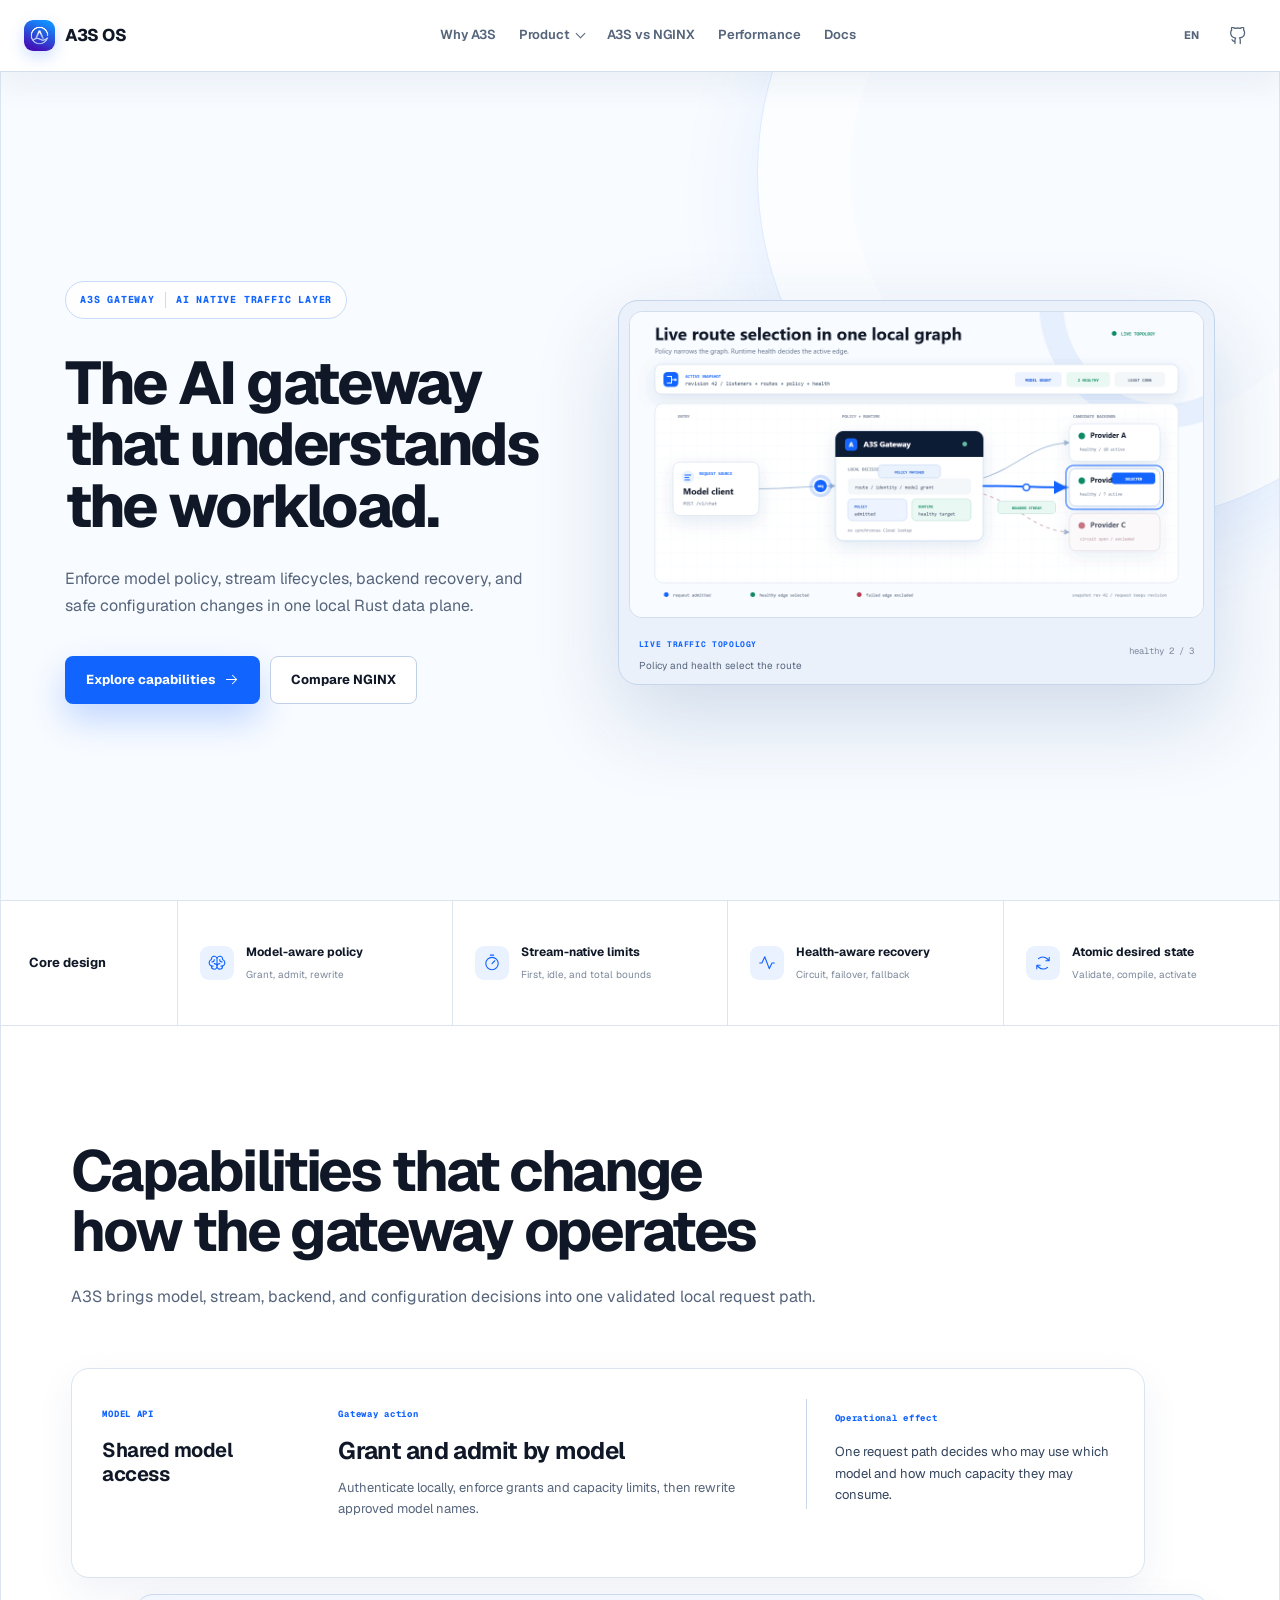
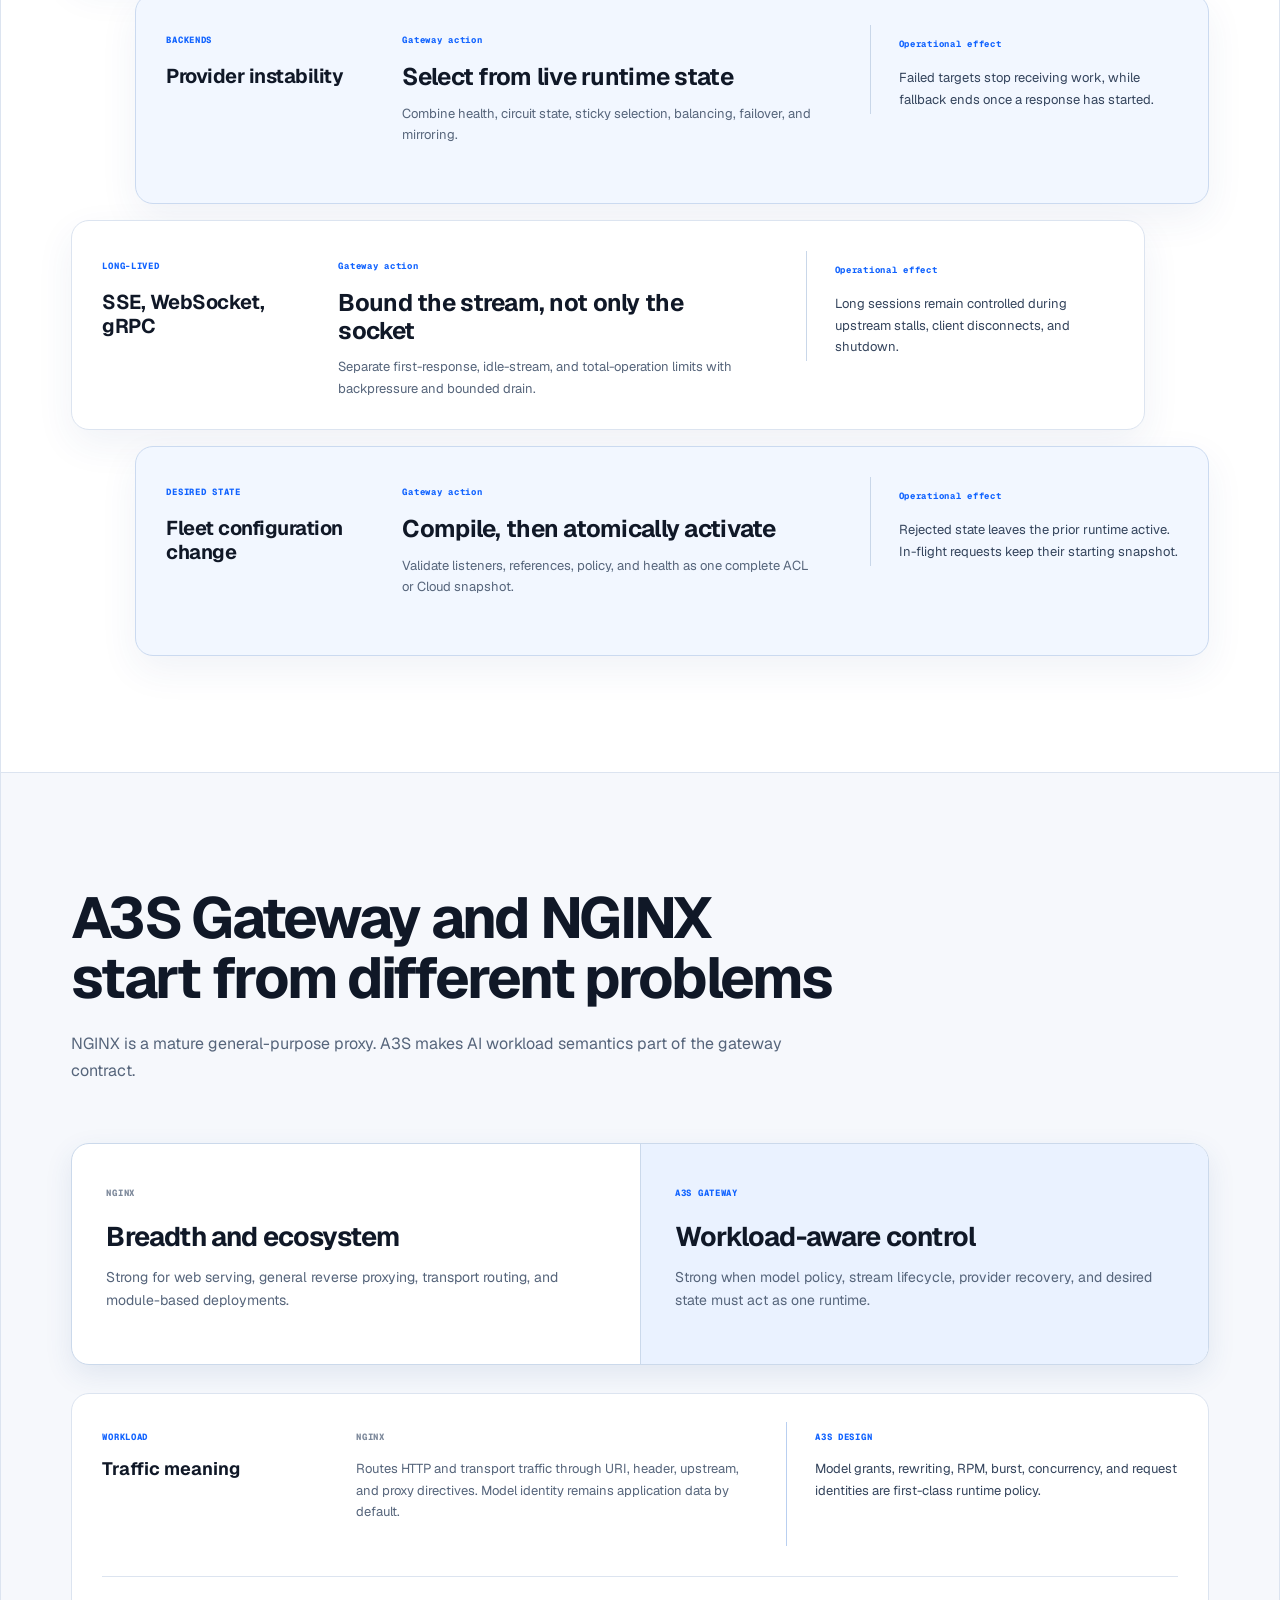
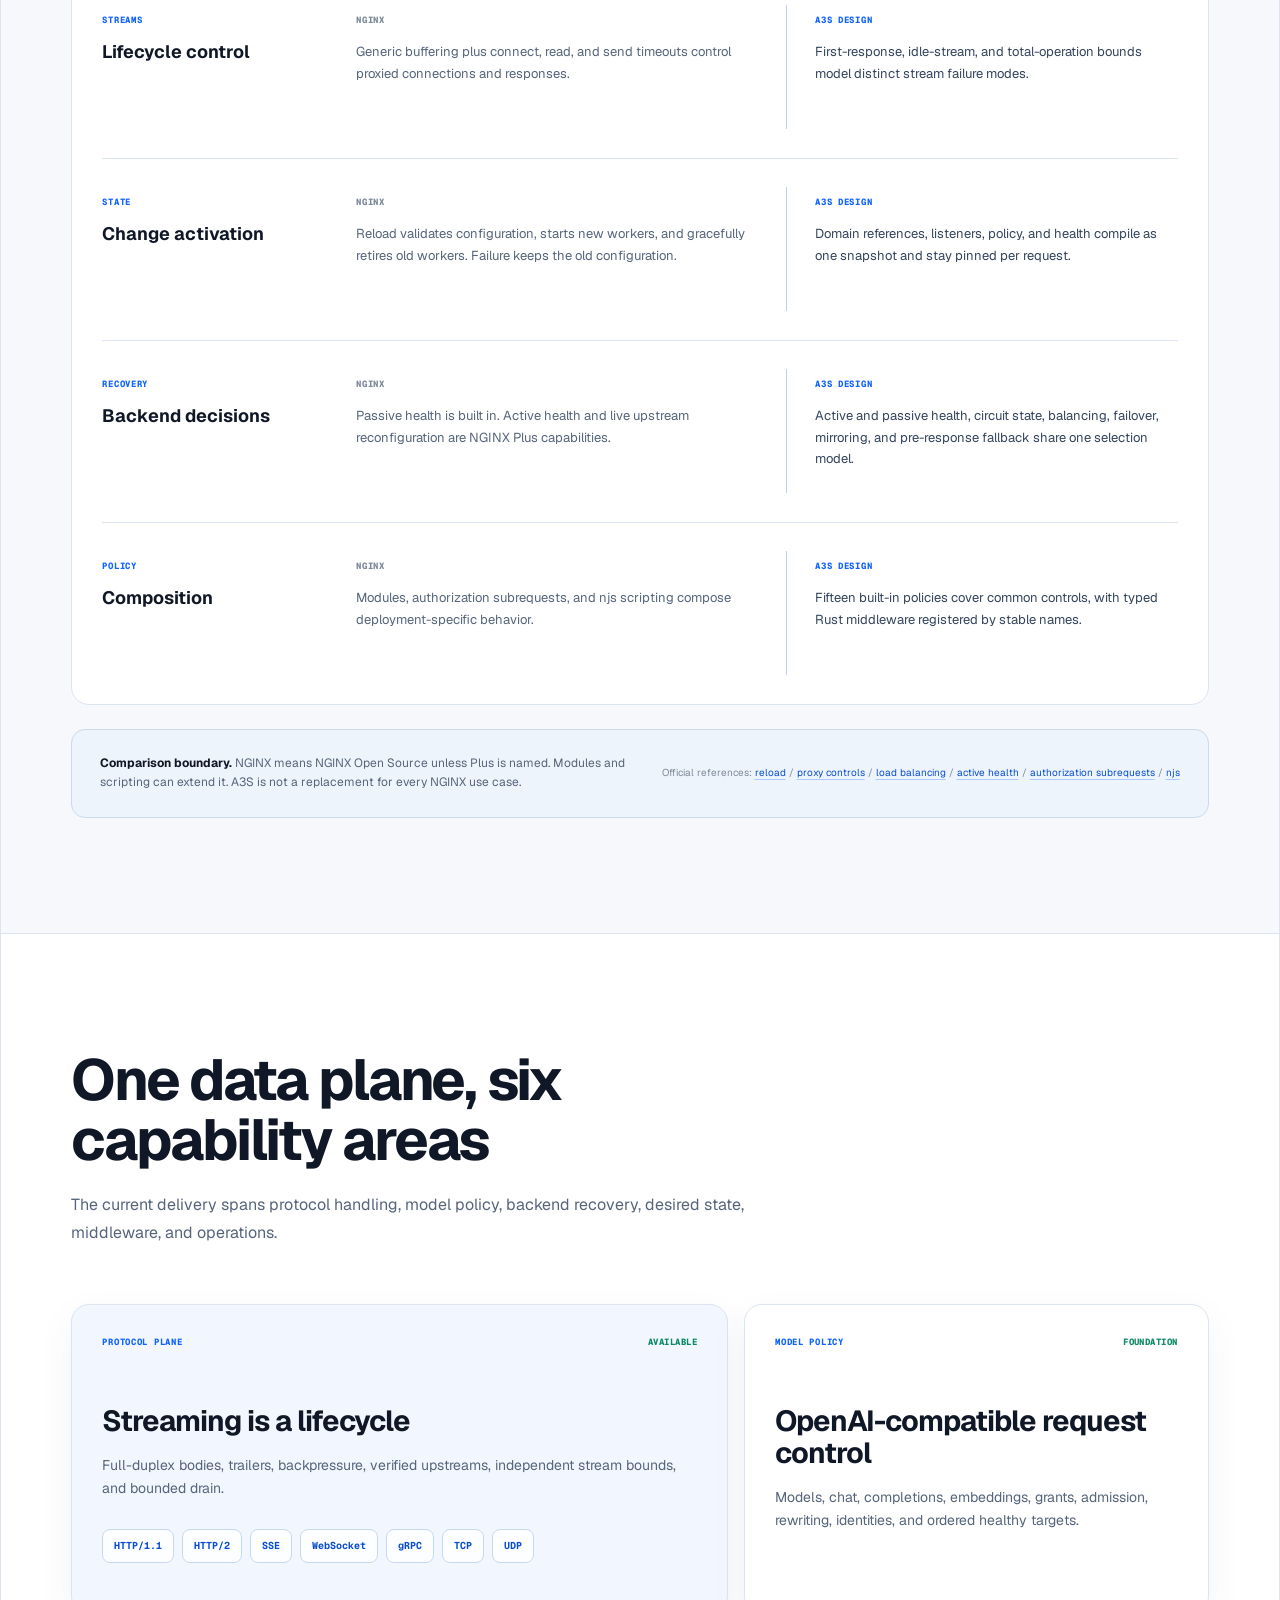
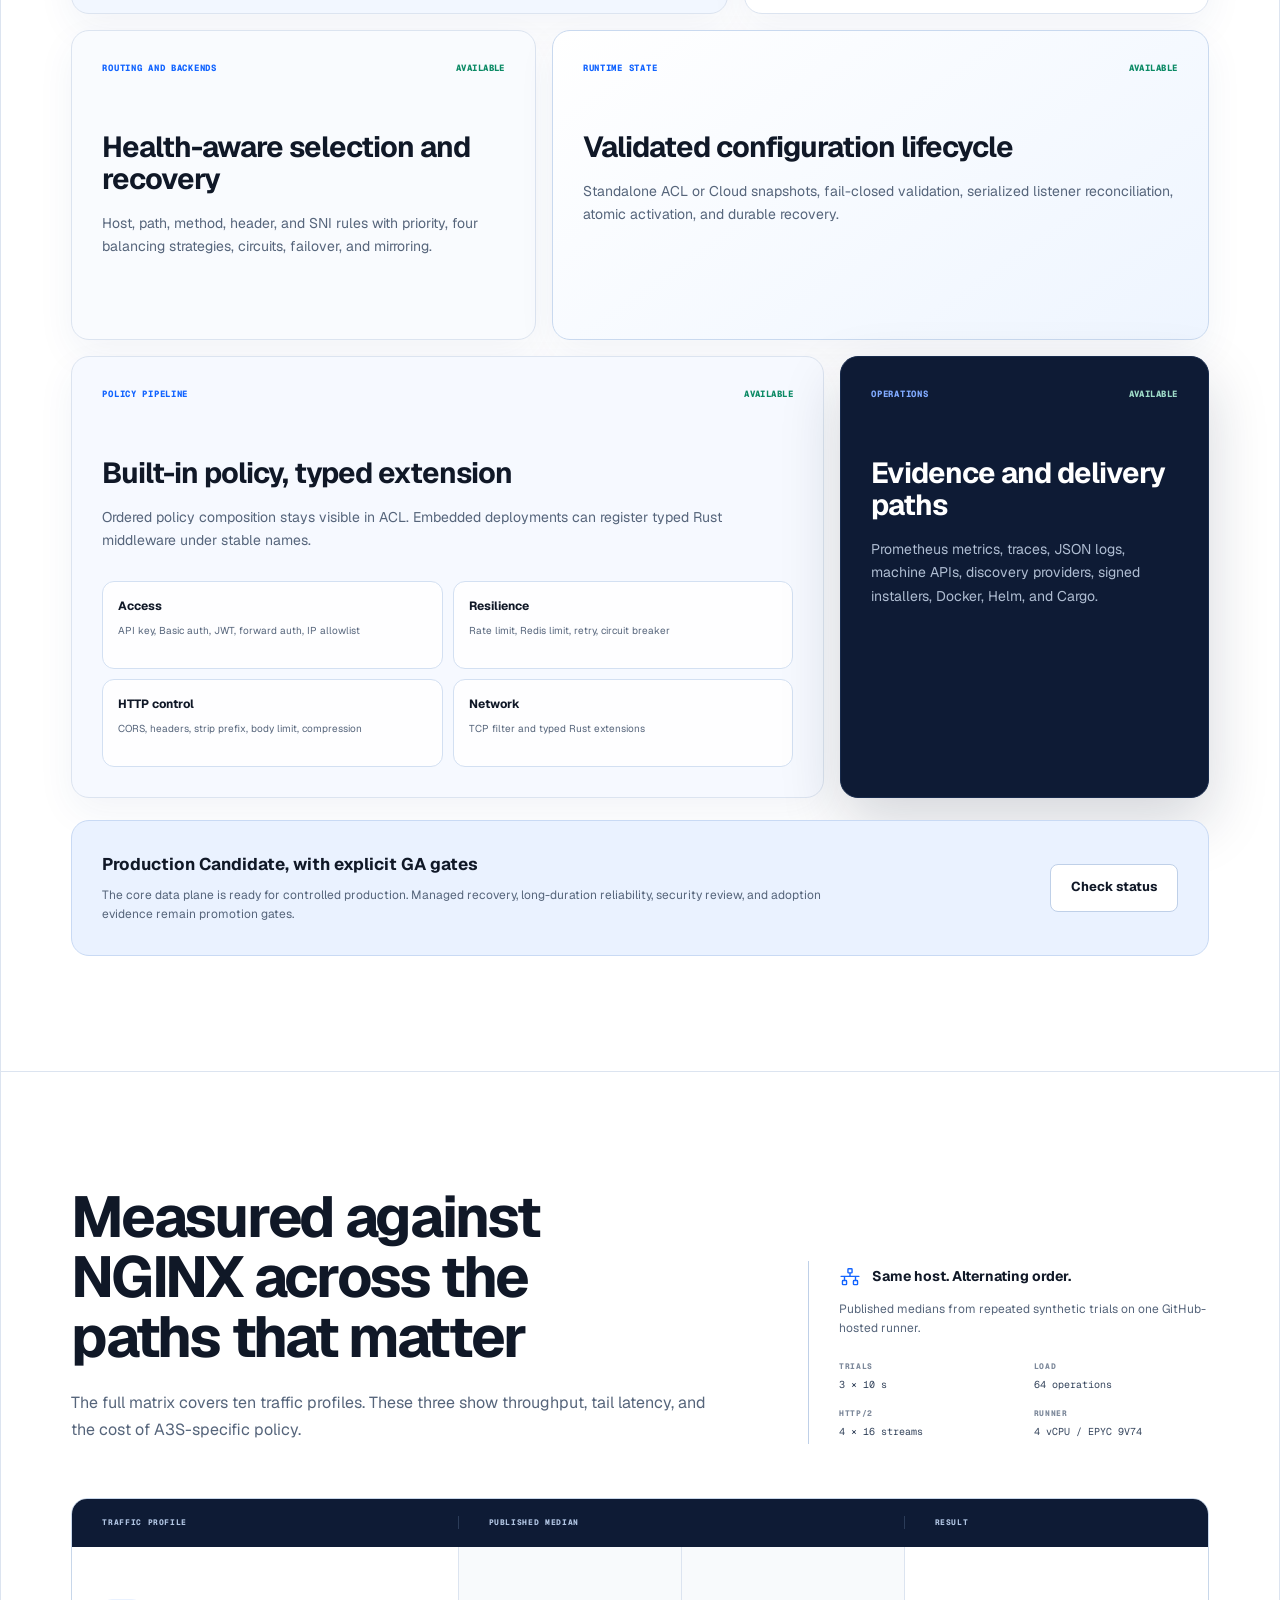
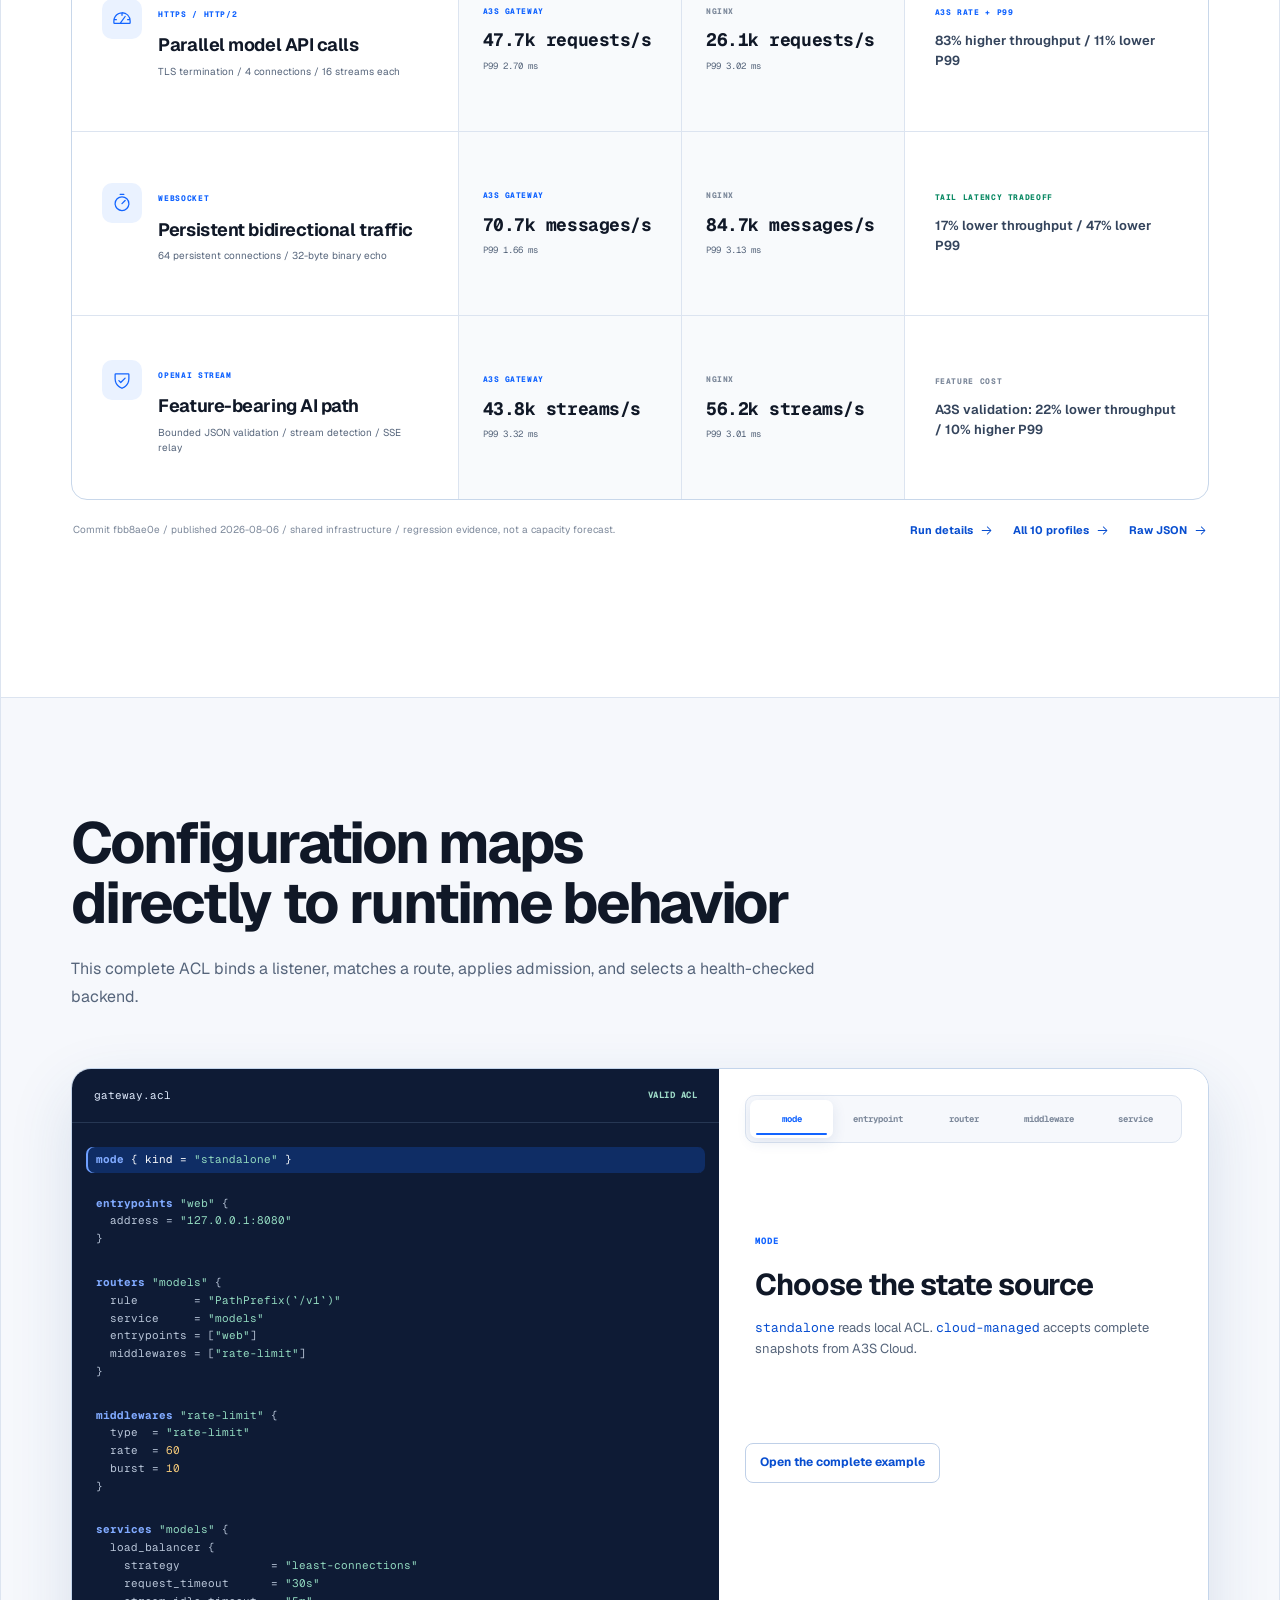
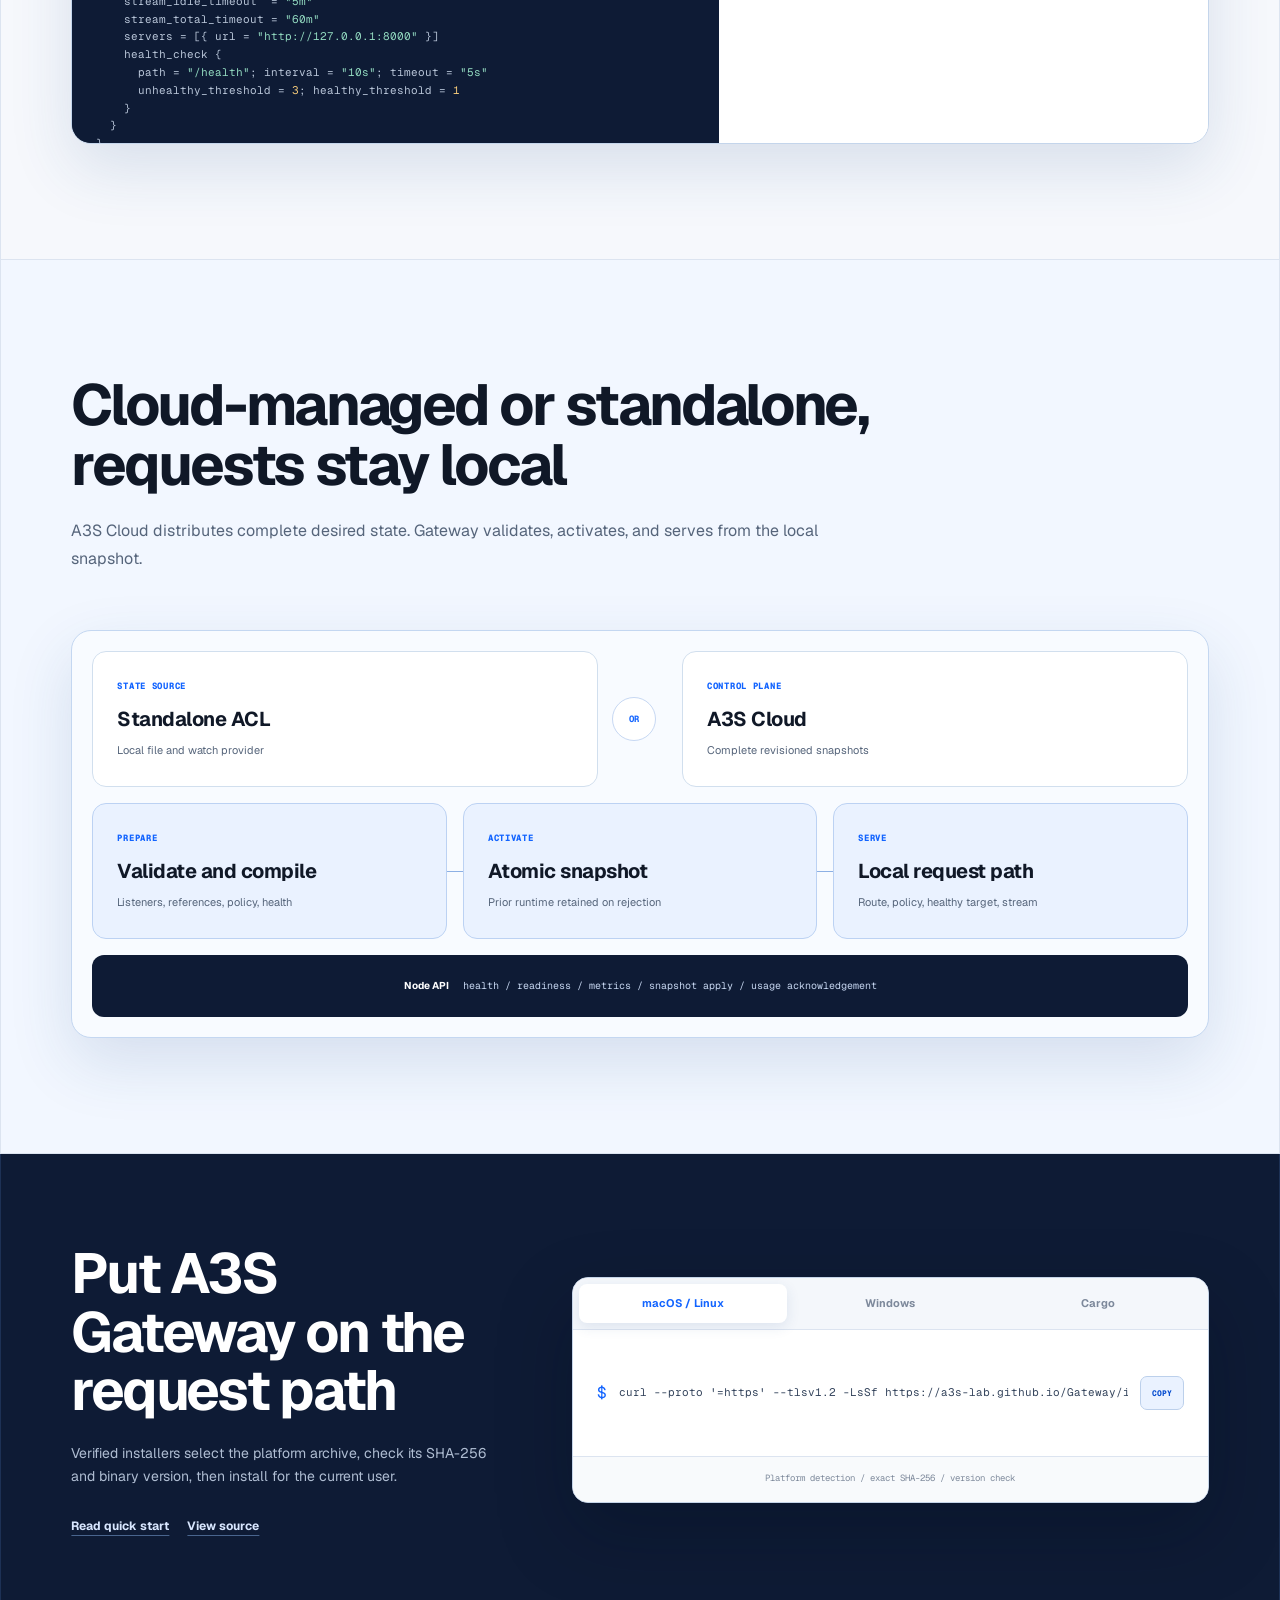
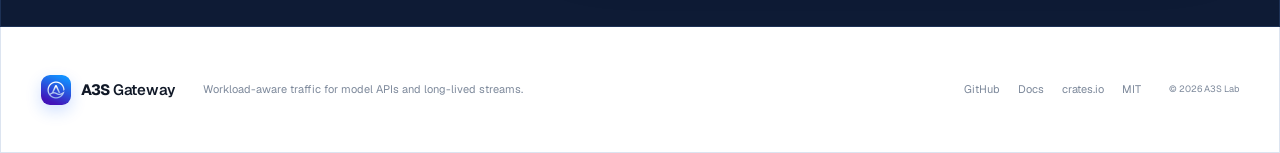
==== commit d49ee2b3: "feat(website): version gateway docs and align navigation" ====
--- a/website/index.html
+++ b/website/index.html
@@ -18,19 +18,19 @@
     <link rel="preload" href="assets/fonts/geist-latin-wght-normal.woff2" as="font" type="font/woff2" crossorigin>
     <link rel="preload" href="assets/fonts/geist-mono-latin-wght-normal.woff2" as="font" type="font/woff2" crossorigin>
     <script>document.documentElement.classList.add("js");</script>
-    <link rel="stylesheet" href="styles/base.css?v=20260806c">
-    <link rel="stylesheet" href="styles/sections.css?v=20260806c">
-    <link rel="stylesheet" href="styles/responsive.css?v=20260806c">
-    <script src="app.js?v=20260806b" defer></script>
+    <link rel="stylesheet" href="styles/base.css?v=20260806d">
+    <link rel="stylesheet" href="styles/sections.css?v=20260806d">
+    <link rel="stylesheet" href="styles/responsive.css?v=20260806d">
+    <script src="app.js?v=20260806c" defer></script>
   </head>
   <body>
     <a class="skip-link" href="#main-content">Skip to content</a>
 
     <header class="site-header" data-testid="site-header">
       <nav class="nav-shell" aria-label="Primary navigation">
-        <a class="brand" href="#top" aria-label="A3S Gateway home">
-          <img src="assets/a3s-os-logo.png" alt="" width="34" height="34">
-          <span>A3S <b>Gateway</b></span>
+        <a class="brand" href="#top" aria-label="A3S OS Gateway home">
+          <img src="assets/a3s-os-logo.png" alt="" width="31" height="31">
+          <span>A3S OS</span>
         </a>
 
         <button class="menu-toggle" type="button" aria-expanded="false" aria-controls="nav-links" aria-label="Open navigation">
@@ -39,18 +39,24 @@
 
         <div class="nav-links" id="nav-links">
           <a href="#why-a3s"><span class="lang lang-en">Why A3S</span><span class="lang lang-zh">为何选择 A3S</span></a>
+          <details class="nav-dropdown" data-nav-dropdown>
+            <summary><span class="lang lang-en">Product</span><span class="lang lang-zh">产品</span></summary>
+            <div class="nav-dropdown-panel">
+              <a href="#features"><span class="lang lang-en">Capabilities</span><span class="lang lang-zh">核心能力</span></a>
+              <a href="#middleware"><span class="lang lang-en">Middleware</span><span class="lang lang-zh">中间件</span></a>
+              <a href="#config"><span class="lang lang-en">Configuration</span><span class="lang lang-zh">配置模型</span></a>
+              <a href="#architecture"><span class="lang lang-en">Architecture</span><span class="lang lang-zh">模块架构</span></a>
+            </div>
+          </details>
           <a href="#comparison"><span class="lang lang-en">A3S vs NGINX</span><span class="lang lang-zh">对比 NGINX</span></a>
-          <a href="#features"><span class="lang lang-en">Capabilities</span><span class="lang lang-zh">能力</span></a>
           <a href="#performance"><span class="lang lang-en">Performance</span><span class="lang lang-zh">性能</span></a>
-          <a href="#architecture"><span class="lang lang-en">Architecture</span><span class="lang lang-zh">架构</span></a>
-          <a href="#deploy"><span class="lang lang-en">Install</span><span class="lang lang-zh">安装</span></a>
           <a class="lang lang-en" href="docs/">Docs</a>
           <a class="lang lang-zh" href="docs/">文档</a>
         </div>
 
         <div class="nav-actions">
           <button class="language-toggle" type="button" data-language-toggle aria-label="Switch language">
-            <span class="lang lang-en">中文</span><span class="lang lang-zh">EN</span>
+            <span class="lang lang-en">EN</span><span class="lang lang-zh">中文</span>
           </button>
           <a class="github-link" href="https://github.com/A3S-Lab/Gateway" aria-label="A3S Gateway on GitHub">
             <svg viewBox="0 0 24 24" aria-hidden="true"><path d="M15 22v-4a4.8 4.8 0 0 0-1-3.5c3.3-.4 6.8-1.6 6.8-7A5.4 5.4 0 0 0 19.4 4 5 5 0 0 0 19.3.5S18.2.1 15 1.8a13.4 13.4 0 0 0-7 0C4.8.1 3.7.5 3.7.5A5 5 0 0 0 3.6 4a5.4 5.4 0 0 0-1.4 3.7c0 5.4 3.5 6.6 6.8 7A4.8 4.8 0 0 0 8 18v4M8 19c-3 .9-3-1.5-4-2"></path></svg>
@@ -242,7 +248,7 @@
         </div>
 
         <div class="delivery-link reveal">
-          <div><strong class="lang lang-en">Claims follow delivery status</strong><strong class="lang lang-zh">所有声明都跟随真实交付状态</strong><p class="lang lang-en">The documentation separates shipped behavior, Gateway foundations, experiments, and planned cross-product work.</p><p class="lang lang-zh">文档明确区分已交付行为、Gateway 基础、实验能力和计划中的跨产品工作。</p></div>
+          <div><strong class="lang lang-en">Production Candidate, with explicit GA gates</strong><strong class="lang lang-zh">Production Candidate，GA 门槛清晰可查</strong><p class="lang lang-en">The core data plane is ready for controlled production. Managed recovery, long-duration reliability, security review, and adoption evidence remain promotion gates.</p><p class="lang lang-zh">核心数据平面可用于受控生产环境；受管恢复、长期可靠性、安全审查和真实采用证据仍是晋级 GA 的门槛。</p></div>
           <a class="button button-secondary" href="docs/#feature-status"><span class="lang lang-en">Check status</span><span class="lang lang-zh">查看状态</span></a>
         </div>
       </section>
--- a/website/styles/base.css
+++ b/website/styles/base.css
@@ -153,17 +153,19 @@
   z-index: 30;
   top: 0;
   height: var(--header);
-  border-bottom: 1px solid rgba(203, 215, 233, 0.84);
-  background: rgba(255, 255, 255, 0.9);
+  border-bottom: 1px solid rgba(203, 215, 233, 0.82);
+  background: rgba(255, 255, 255, 0.88);
   box-shadow: 0 10px 34px rgba(31, 65, 116, 0.07);
   backdrop-filter: blur(20px) saturate(150%);
 }
 
 .nav-shell {
   display: grid;
-  width: min(100% - 40px, var(--max));
+  width: 100%;
   height: 100%;
   margin: 0 auto;
+  padding-right: max(24px, calc((100vw - var(--max)) / 2 + 28px));
+  padding-left: max(24px, calc((100vw - var(--max)) / 2 + 28px));
   align-items: center;
   grid-template-columns: auto 1fr auto;
   gap: 28px;
@@ -180,8 +182,8 @@
 
 .brand img {
   display: block;
-  width: 34px;
-  height: 34px;
+  width: 31px;
+  height: 31px;
   border-radius: 9px;
   object-fit: cover;
   box-shadow: 0 6px 16px rgba(18, 100, 255, 0.2);
@@ -201,38 +203,105 @@
   display: flex;
   align-items: center;
   justify-content: center;
-  gap: clamp(15px, 2vw, 28px);
-}
-
-.nav-links a {
+  gap: clamp(15px, 1.8vw, 28px);
+}
+
+.nav-links > a,
+.nav-dropdown > summary {
   position: relative;
   color: var(--muted);
+  cursor: pointer;
   font-size: 13px;
-  font-weight: 630;
+  font-weight: 620;
+  line-height: 1.4;
+  list-style: none;
   white-space: nowrap;
   transition: color 180ms ease;
 }
 
-.nav-links a::after {
+.nav-dropdown > summary::-webkit-details-marker {
+  display: none;
+}
+
+.nav-dropdown > summary {
+  display: flex;
+  min-height: 36px;
+  align-items: center;
+  gap: 7px;
+}
+
+.nav-dropdown > summary::after {
+  width: 6px;
+  height: 6px;
+  border-right: 1.5px solid currentcolor;
+  border-bottom: 1.5px solid currentcolor;
+  content: "";
+  transform: translateY(-2px) rotate(45deg);
+  transition: transform 160ms ease;
+}
+
+.nav-dropdown[open] > summary::after {
+  transform: translateY(2px) rotate(225deg);
+}
+
+.nav-links > a:hover,
+.nav-links > a.is-active,
+.nav-links > a[aria-current="page"],
+.nav-dropdown > summary:hover,
+.nav-dropdown[open] > summary {
+  color: var(--blue);
+}
+
+.nav-dropdown {
+  position: relative;
+}
+
+.nav-dropdown-panel {
+  position: absolute;
+  top: calc(100% + 18px);
+  left: 50%;
+  display: grid;
+  min-width: 184px;
+  padding: 7px;
+  border: 1px solid var(--line);
+  border-radius: 12px;
+  background: rgba(255, 255, 255, 0.98);
+  box-shadow: 0 18px 48px rgba(31, 65, 116, 0.16);
+  transform: translateX(-50%);
+}
+
+.nav-dropdown-panel::before {
   position: absolute;
   right: 0;
-  bottom: -8px;
+  bottom: 100%;
   left: 0;
-  height: 2px;
-  border-radius: 2px;
-  background: var(--blue);
+  height: 18px;
   content: "";
-  transform: scaleX(0);
-  transform-origin: center;
-  transition: transform 220ms cubic-bezier(0.16, 1, 0.3, 1);
-}
-
-.nav-links a:hover {
-  color: var(--text);
-}
-
-.nav-links a:hover::after {
-  transform: scaleX(1);
+}
+
+.nav-dropdown-panel a,
+.nav-dropdown-panel button {
+  display: flex;
+  min-height: 38px;
+  padding: 8px 11px;
+  align-items: center;
+  border: 0;
+  border-radius: 7px;
+  color: var(--muted);
+  background: transparent;
+  cursor: pointer;
+  font-size: 13px;
+  font-weight: 590;
+  text-align: left;
+  white-space: nowrap;
+}
+
+.nav-dropdown-panel a:hover,
+.nav-dropdown-panel a[aria-current="page"],
+.nav-dropdown-panel button:hover,
+.nav-dropdown-panel button[aria-current="true"] {
+  color: var(--blue);
+  background: var(--paper-blue);
 }
 
 .nav-actions {
@@ -244,16 +313,16 @@
 .language-toggle,
 .github-link,
 .menu-toggle {
-  border: 1px solid var(--line);
+  border: 0;
   border-radius: var(--radius-control);
   color: var(--muted);
-  background: #ffffff;
+  background: transparent;
 }
 
 .language-toggle {
-  min-width: 48px;
+  min-width: 42px;
   height: 36px;
-  padding: 0 11px;
+  padding: 0 9px;
   cursor: pointer;
   font-size: 11px;
   font-weight: 720;
@@ -261,7 +330,6 @@
 
 .language-toggle:hover,
 .github-link:hover {
-  border-color: #9eb7da;
   color: var(--blue);
   background: var(--paper-blue);
 }
--- a/website/styles/responsive.css
+++ b/website/styles/responsive.css
@@ -157,14 +157,16 @@
   }
 
   .nav-shell {
-    width: min(100% - 28px, var(--max));
+    width: 100%;
+    padding-right: 14px;
+    padding-left: 14px;
     grid-template-columns: 1fr auto auto;
     gap: 8px;
   }
 
   .brand img {
-    width: 32px;
-    height: 32px;
+    width: 31px;
+    height: 31px;
   }
 
   .brand span {
@@ -212,7 +214,8 @@
     display: flex;
   }
 
-  .nav-links a {
+  .nav-links > a,
+  .nav-dropdown > summary {
     min-height: 44px;
     padding: 0 13px;
     border-radius: 8px;
@@ -220,11 +223,33 @@
     align-items: center;
   }
 
-  .nav-links a::after {
+  .nav-dropdown {
+    width: 100%;
+  }
+
+  .nav-dropdown-panel {
+    position: static;
+    min-width: 0;
+    margin: 0 6px 7px;
+    padding: 4px;
+    border-color: transparent;
+    background: var(--paper);
+    box-shadow: none;
+    transform: none;
+  }
+
+  .nav-dropdown-panel::before {
     display: none;
   }
 
-  .nav-links a:hover {
+  .nav-dropdown-panel a,
+  .nav-dropdown-panel button {
+    min-height: 40px;
+    padding-left: 18px;
+  }
+
+  .nav-links > a:hover,
+  .nav-dropdown > summary:hover {
     color: var(--blue);
     background: var(--paper-blue);
   }
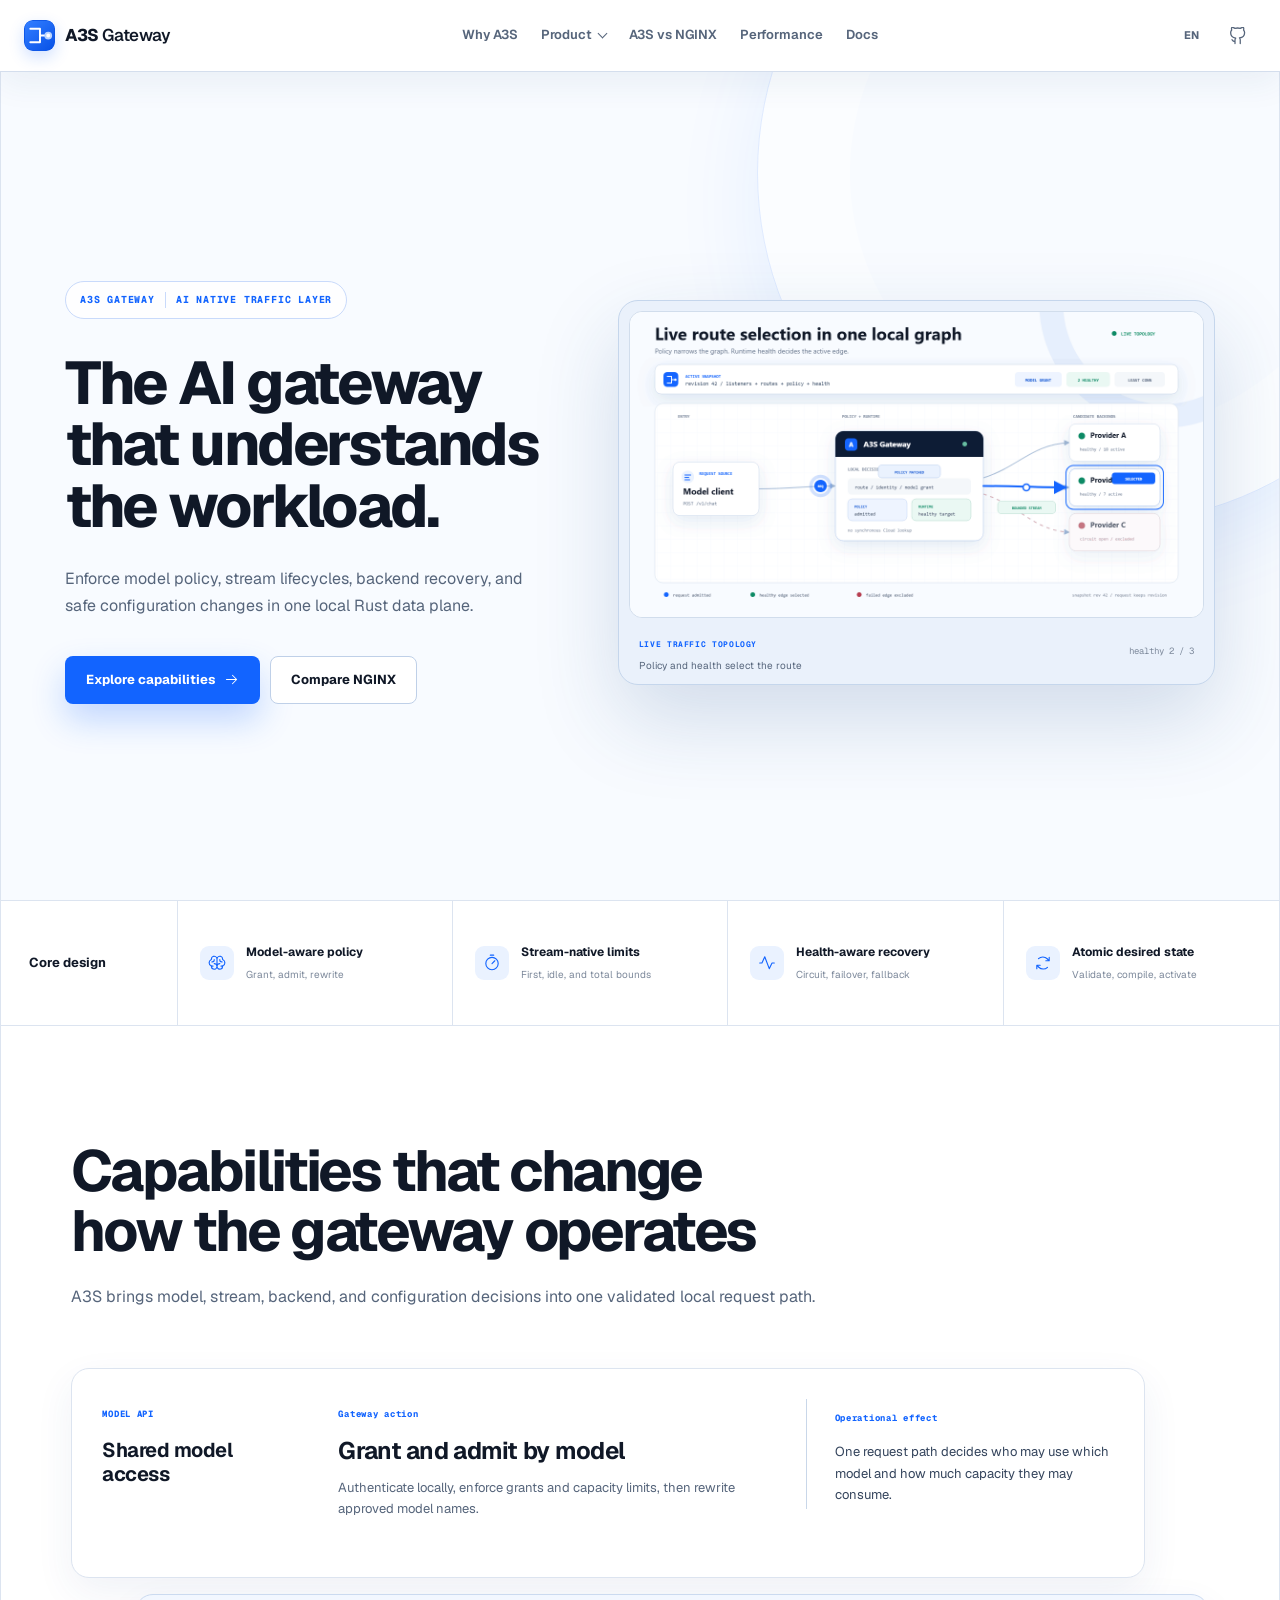
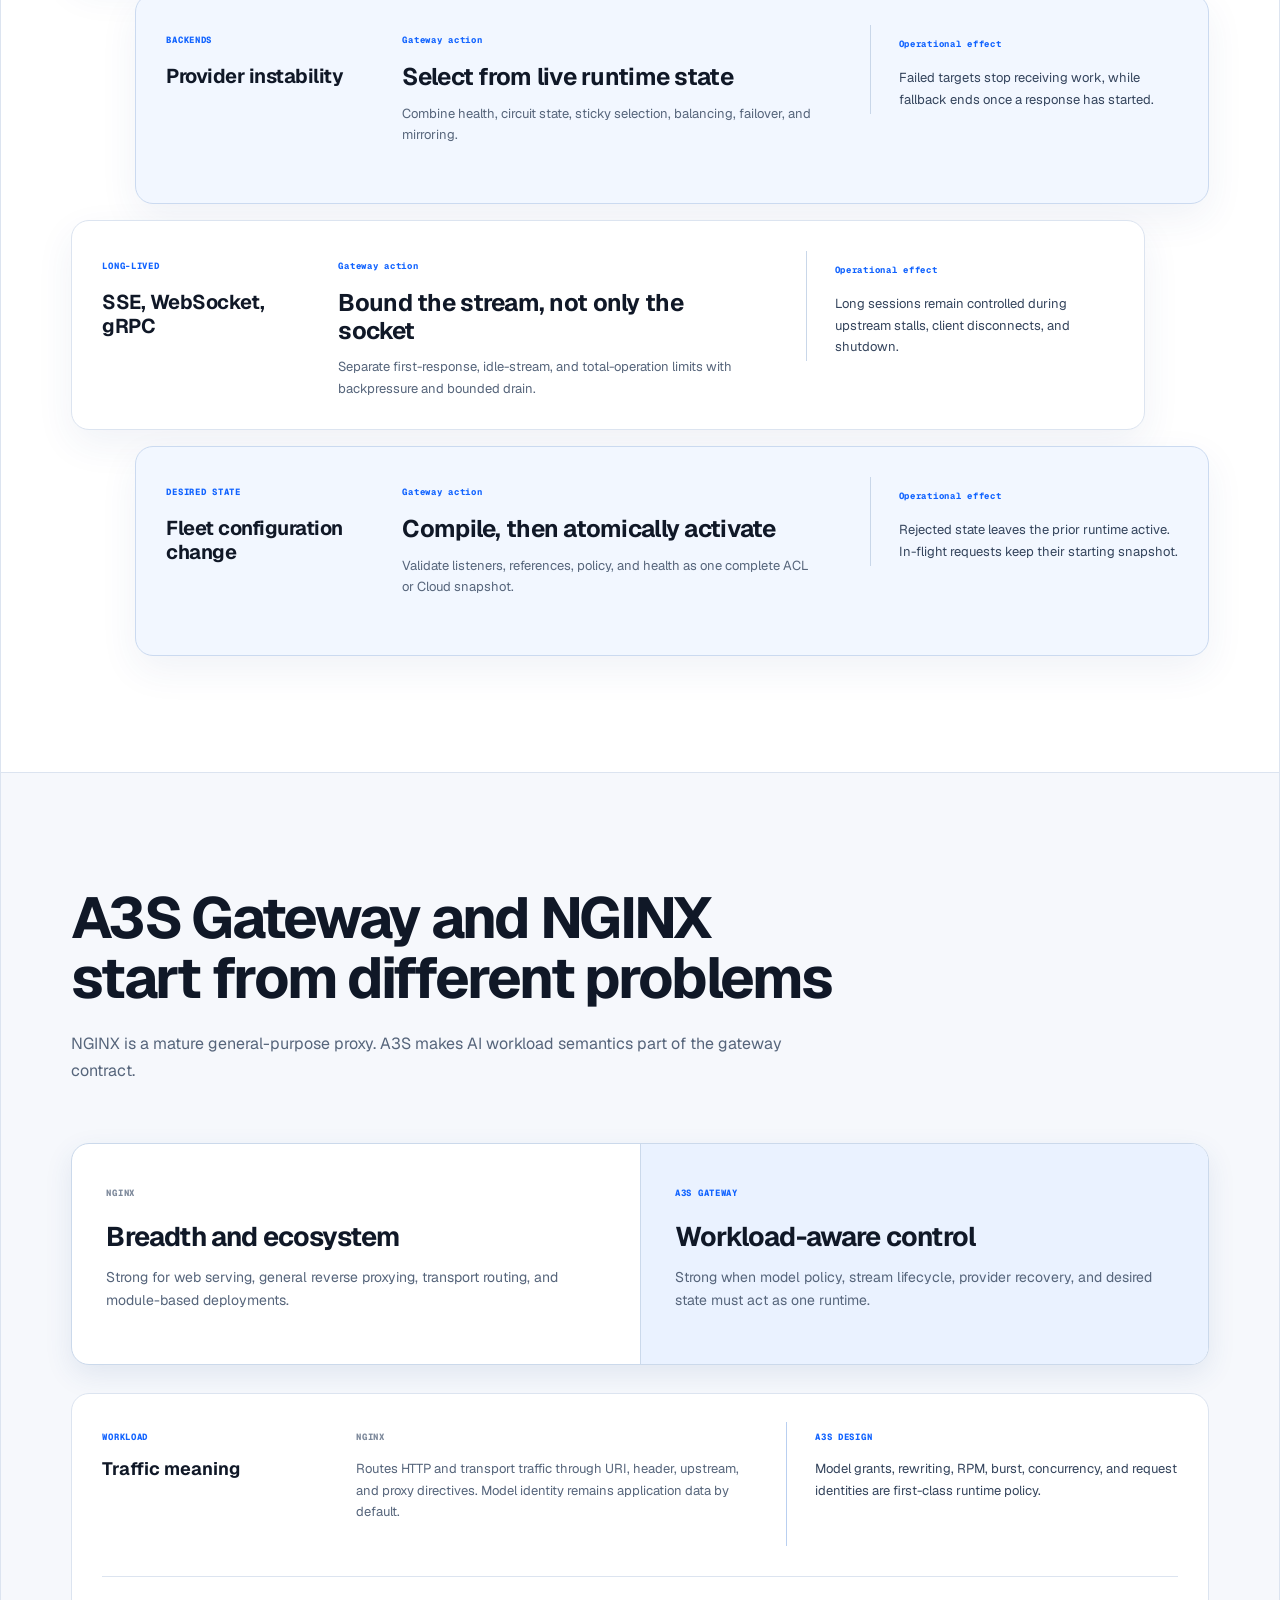
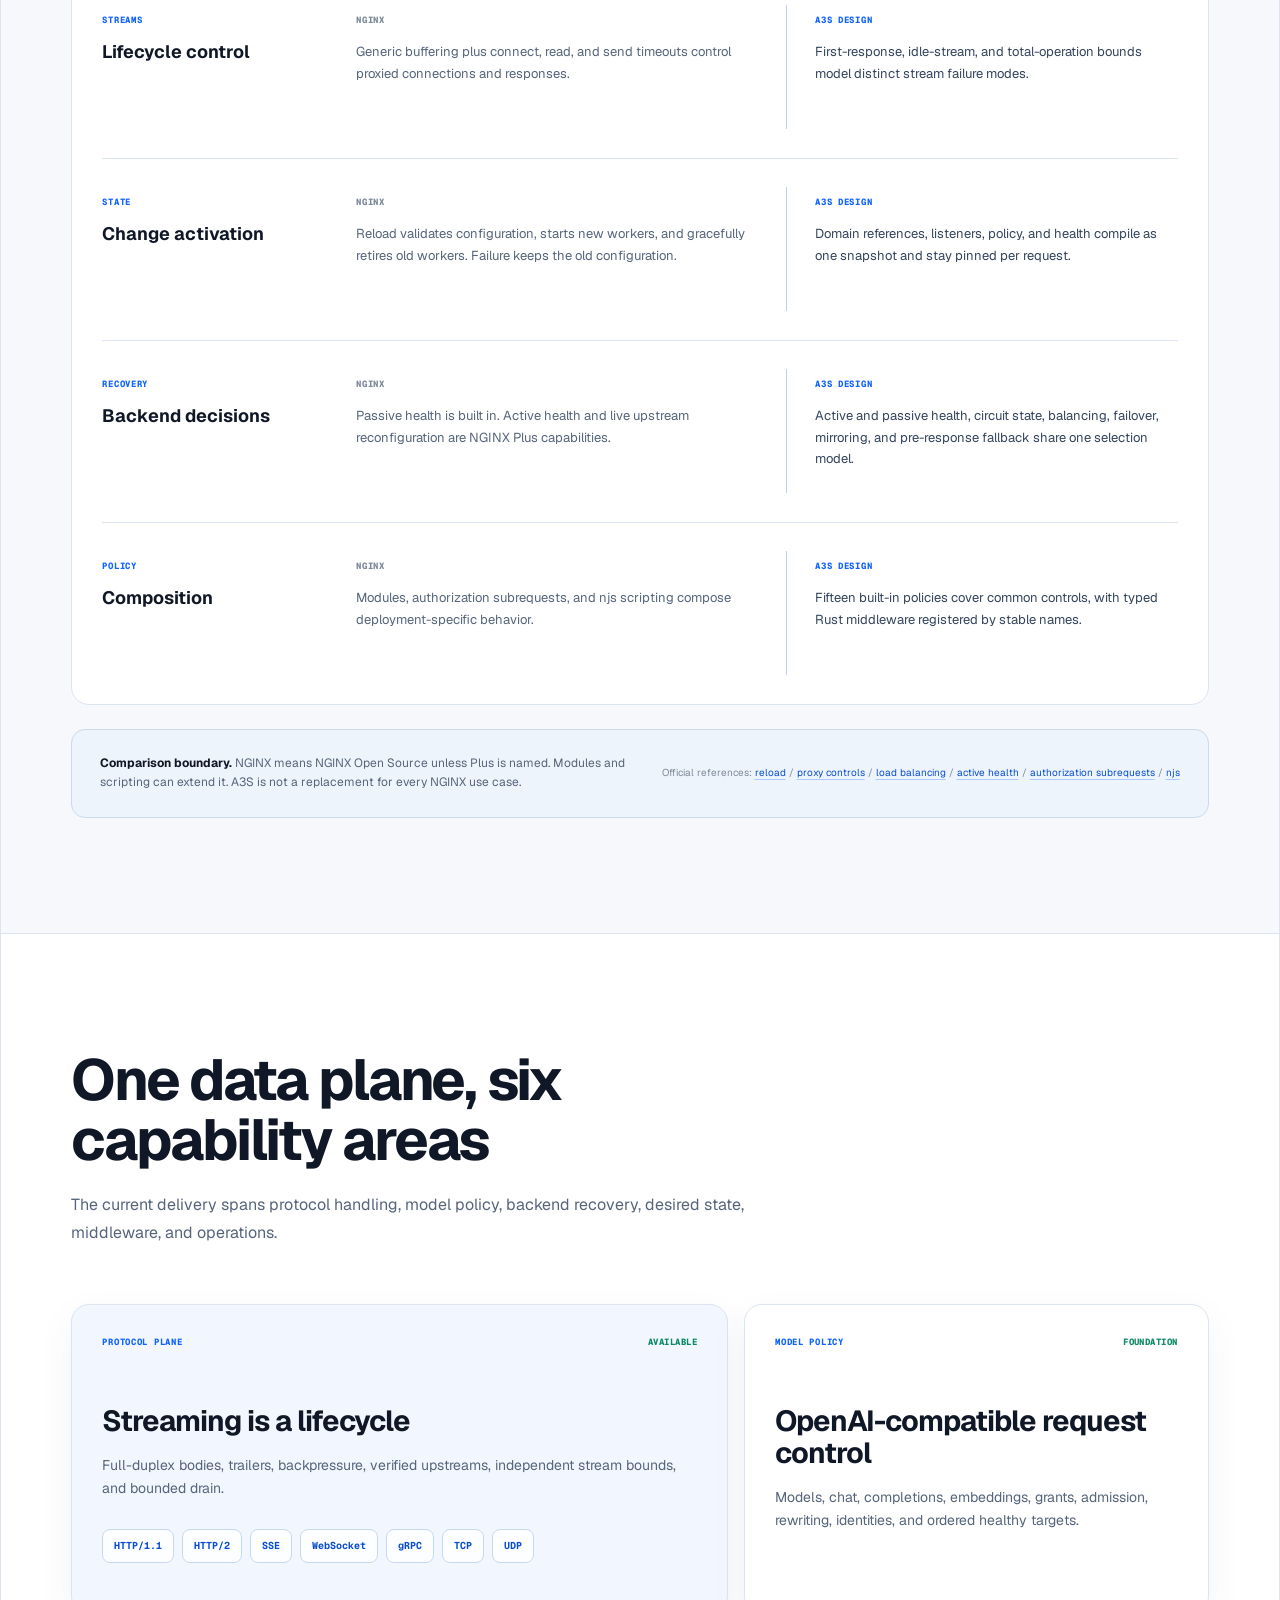
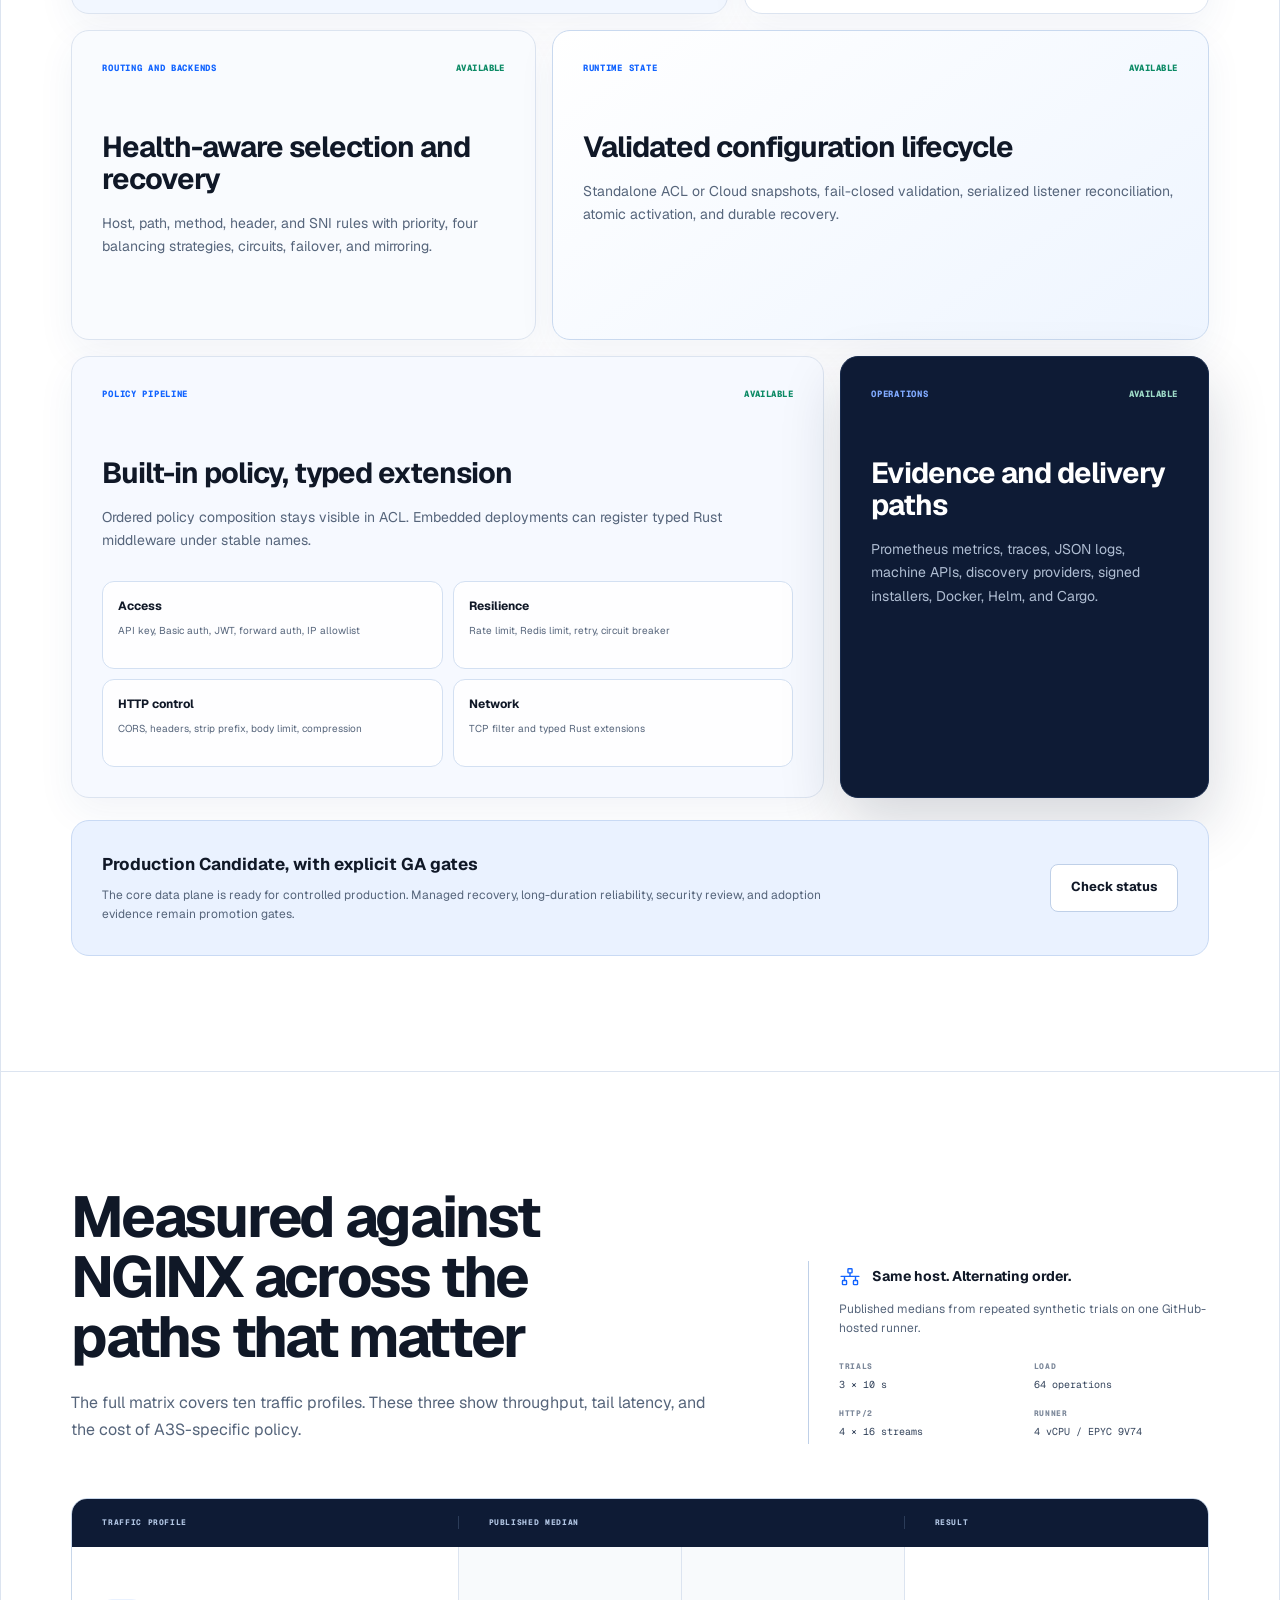
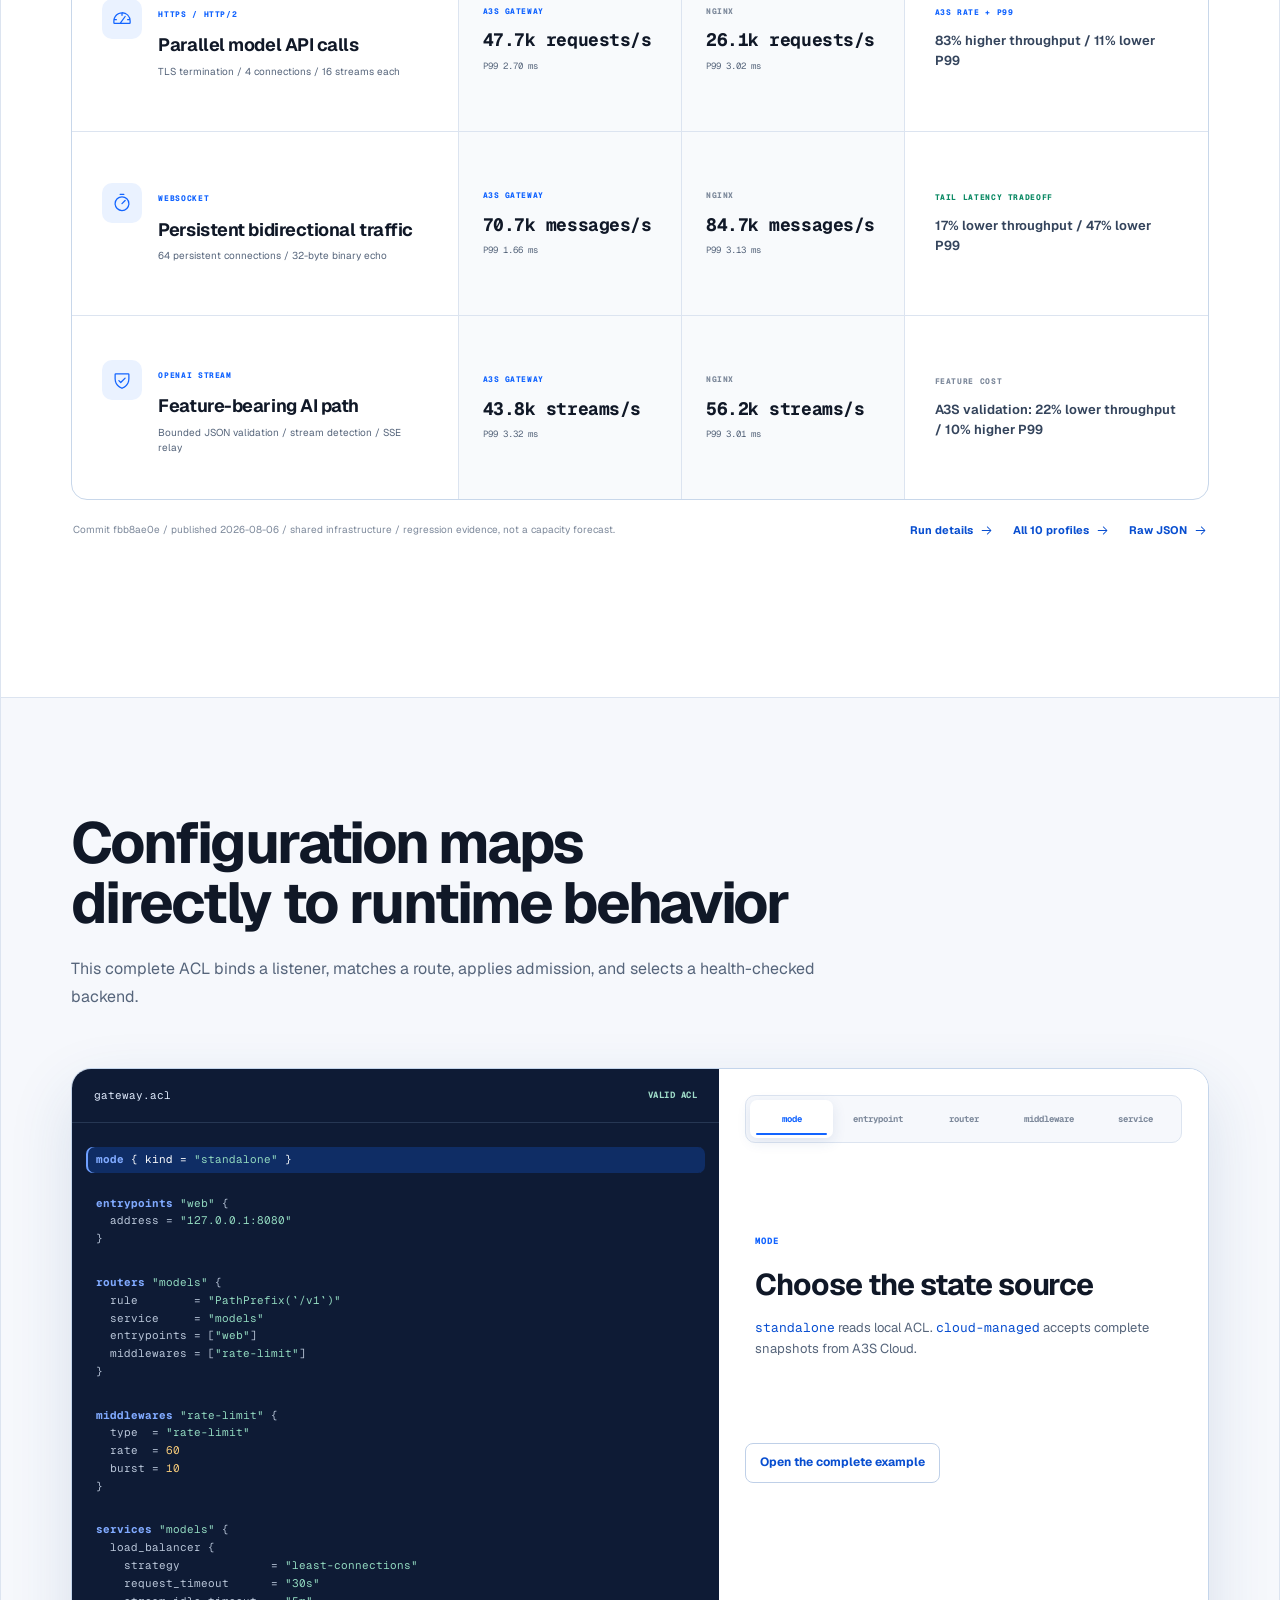
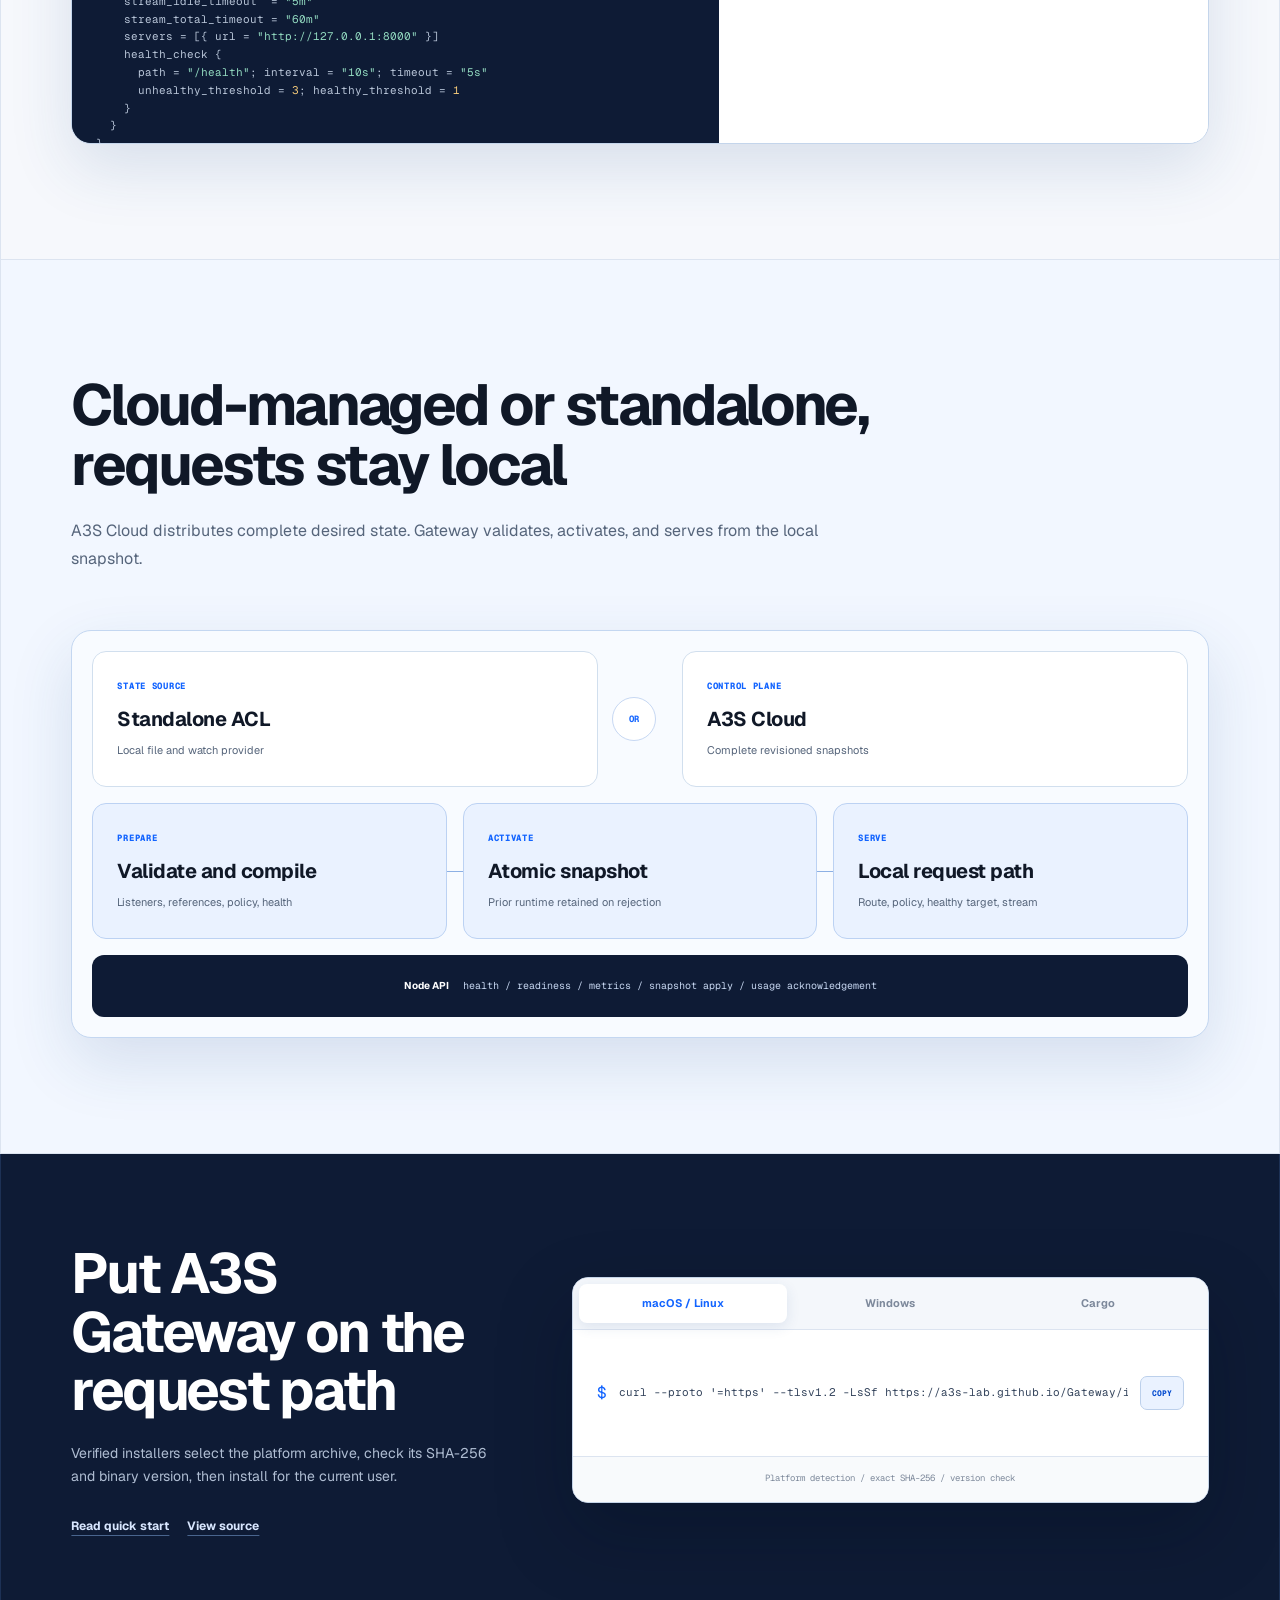
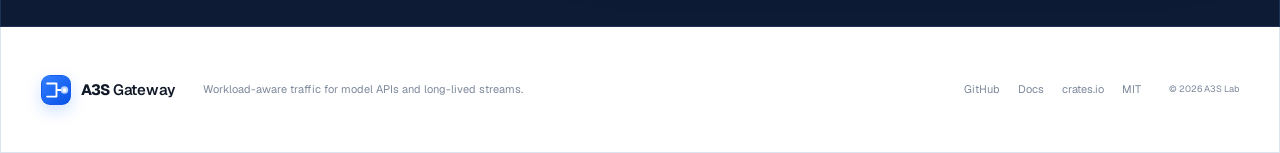
==== commit fc8aa258: "release: v1.0.14" ====
--- a/website/index.html
+++ b/website/index.html
@@ -13,7 +13,7 @@
     <meta property="og:image" content="https://a3s-lab.github.io/Gateway/assets/social-card.svg">
     <meta name="twitter:card" content="summary_large_image">
     <link rel="canonical" href="https://a3s-lab.github.io/Gateway/">
-    <link rel="icon" href="assets/a3s-os-logo.png" type="image/png">
+    <link rel="icon" href="assets/mark.svg" type="image/svg+xml">
     <link rel="manifest" href="site.webmanifest">
     <link rel="preload" href="assets/fonts/geist-latin-wght-normal.woff2" as="font" type="font/woff2" crossorigin>
     <link rel="preload" href="assets/fonts/geist-mono-latin-wght-normal.woff2" as="font" type="font/woff2" crossorigin>
@@ -28,9 +28,9 @@
 
     <header class="site-header" data-testid="site-header">
       <nav class="nav-shell" aria-label="Primary navigation">
-        <a class="brand" href="#top" aria-label="A3S OS Gateway home">
-          <img src="assets/a3s-os-logo.png" alt="" width="31" height="31">
-          <span>A3S OS</span>
+        <a class="brand" href="#top" aria-label="A3S Gateway home">
+          <img src="assets/mark.svg" alt="" width="31" height="31">
+          <span>A3S <b>Gateway</b></span>
         </a>
 
         <button class="menu-toggle" type="button" aria-expanded="false" aria-controls="nav-links" aria-label="Open navigation">
@@ -432,7 +432,7 @@
     </main>
 
     <footer class="site-footer page-frame">
-      <a class="brand" href="#top"><img src="assets/a3s-os-logo.png" alt="" width="30" height="30"><span>A3S <b>Gateway</b></span></a>
+      <a class="brand" href="#top"><img src="assets/mark.svg" alt="" width="30" height="30"><span>A3S <b>Gateway</b></span></a>
       <p class="lang lang-en">Workload-aware traffic for model APIs and long-lived streams.</p>
       <p class="lang lang-zh">面向模型 API 与长连接流量的工作负载感知网关。</p>
       <nav aria-label="Footer navigation"><a href="https://github.com/A3S-Lab/Gateway">GitHub</a><a class="lang lang-en" href="docs/">Docs</a><a class="lang lang-zh" href="docs/">文档</a><a href="https://crates.io/crates/a3s-gateway">crates.io</a><a href="https://github.com/A3S-Lab/Gateway/blob/main/LICENSE">MIT</a></nav>
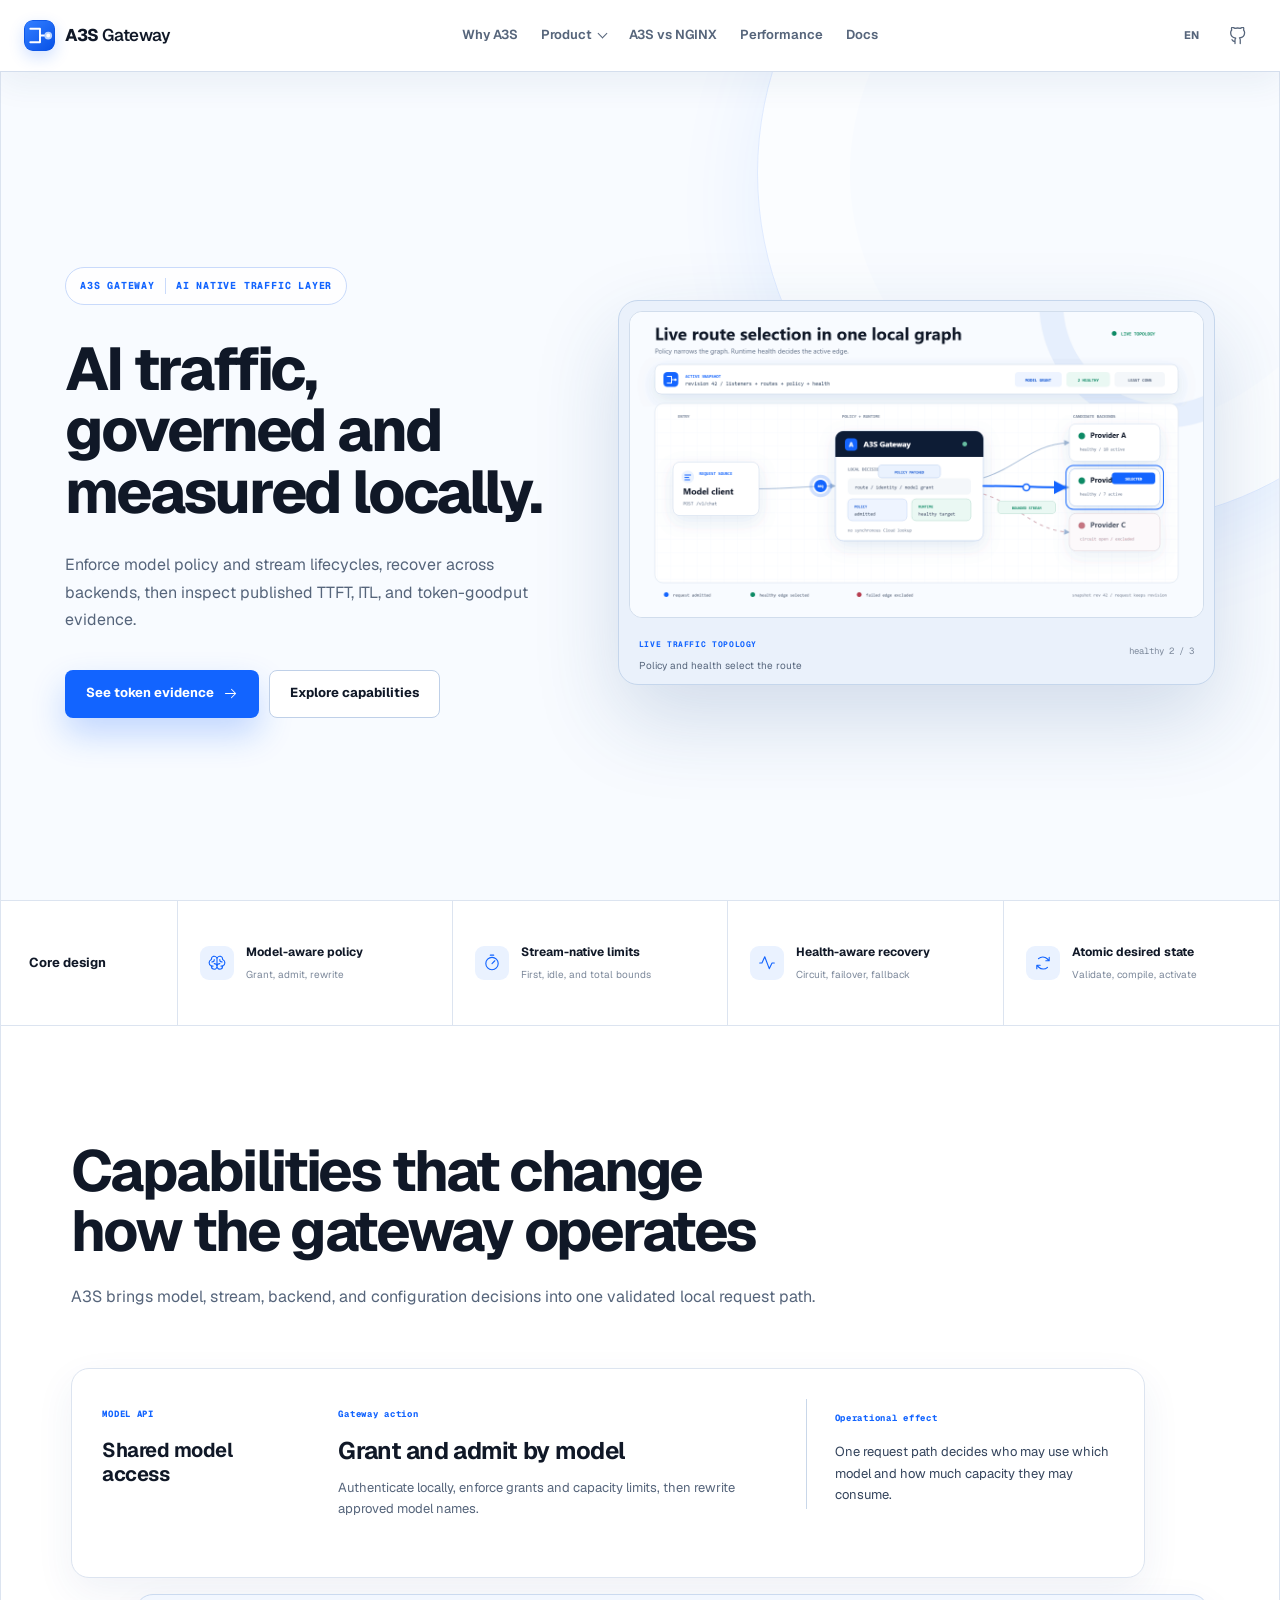
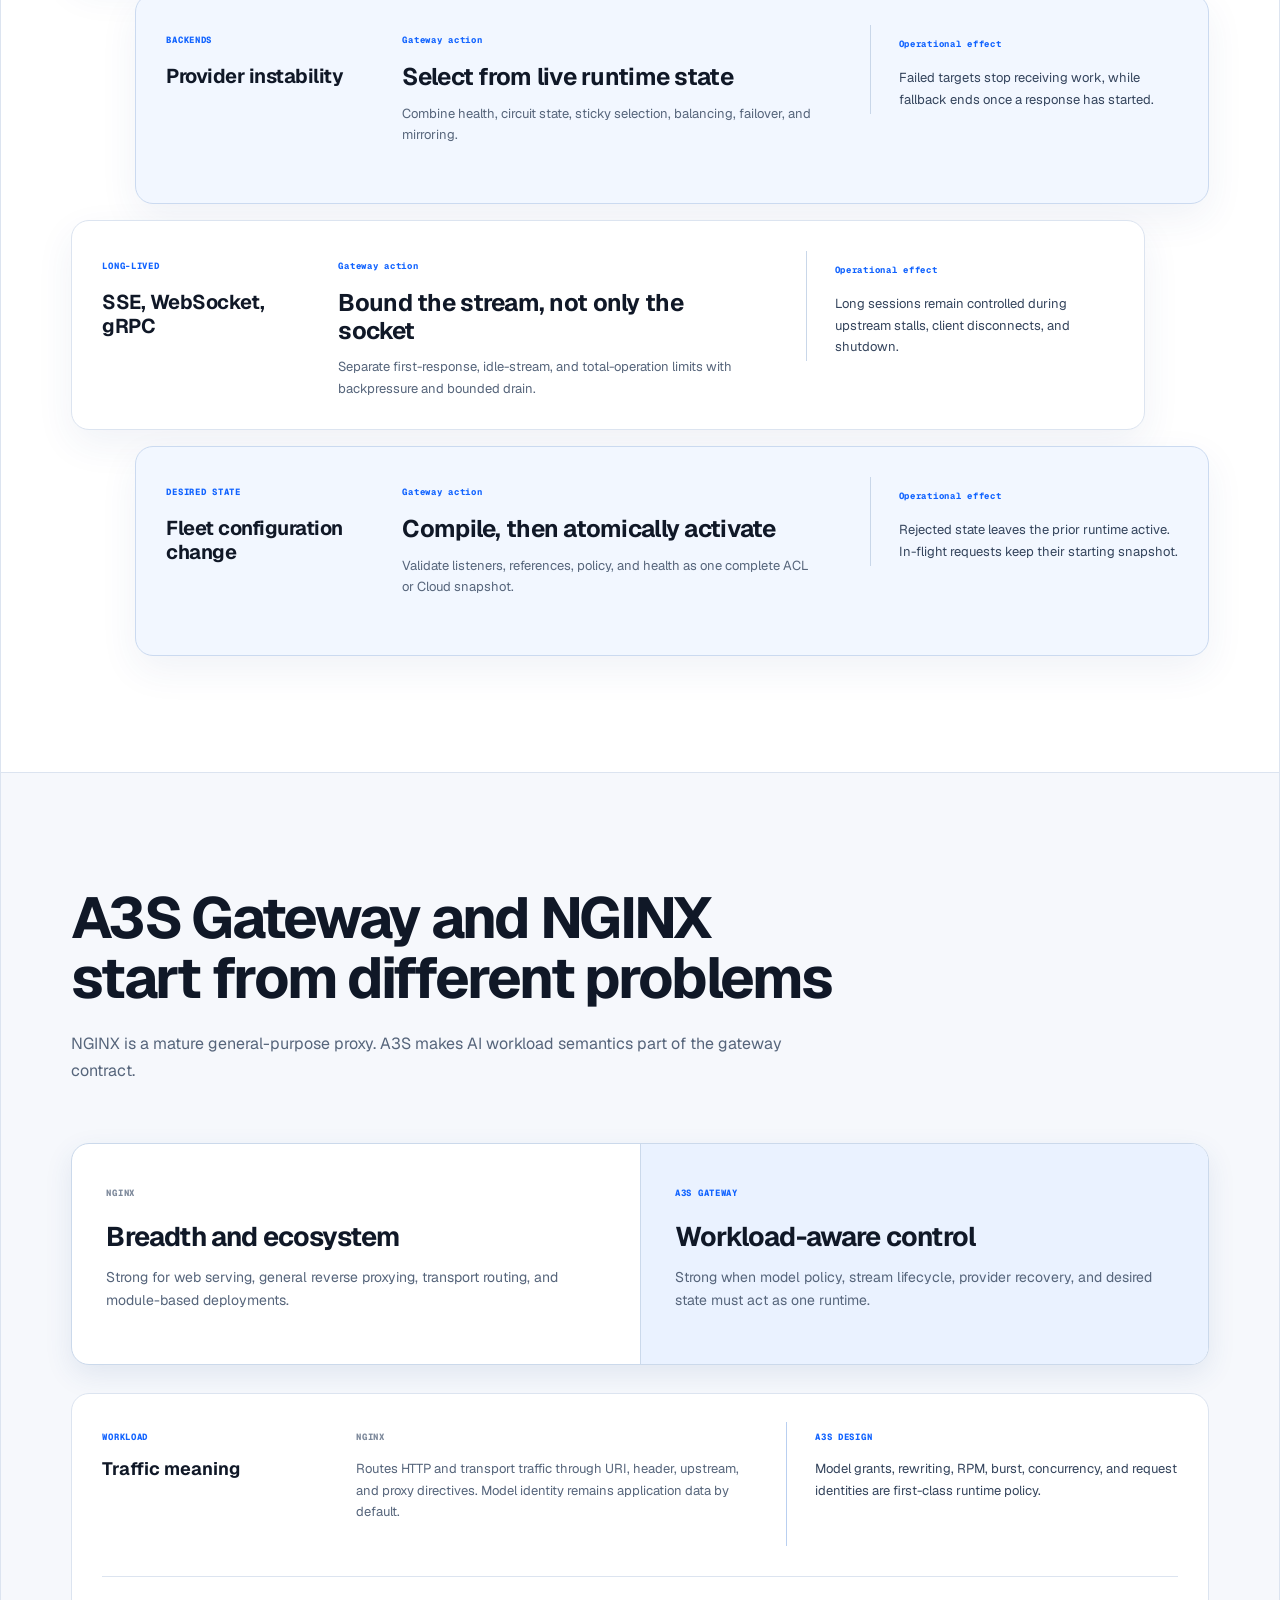
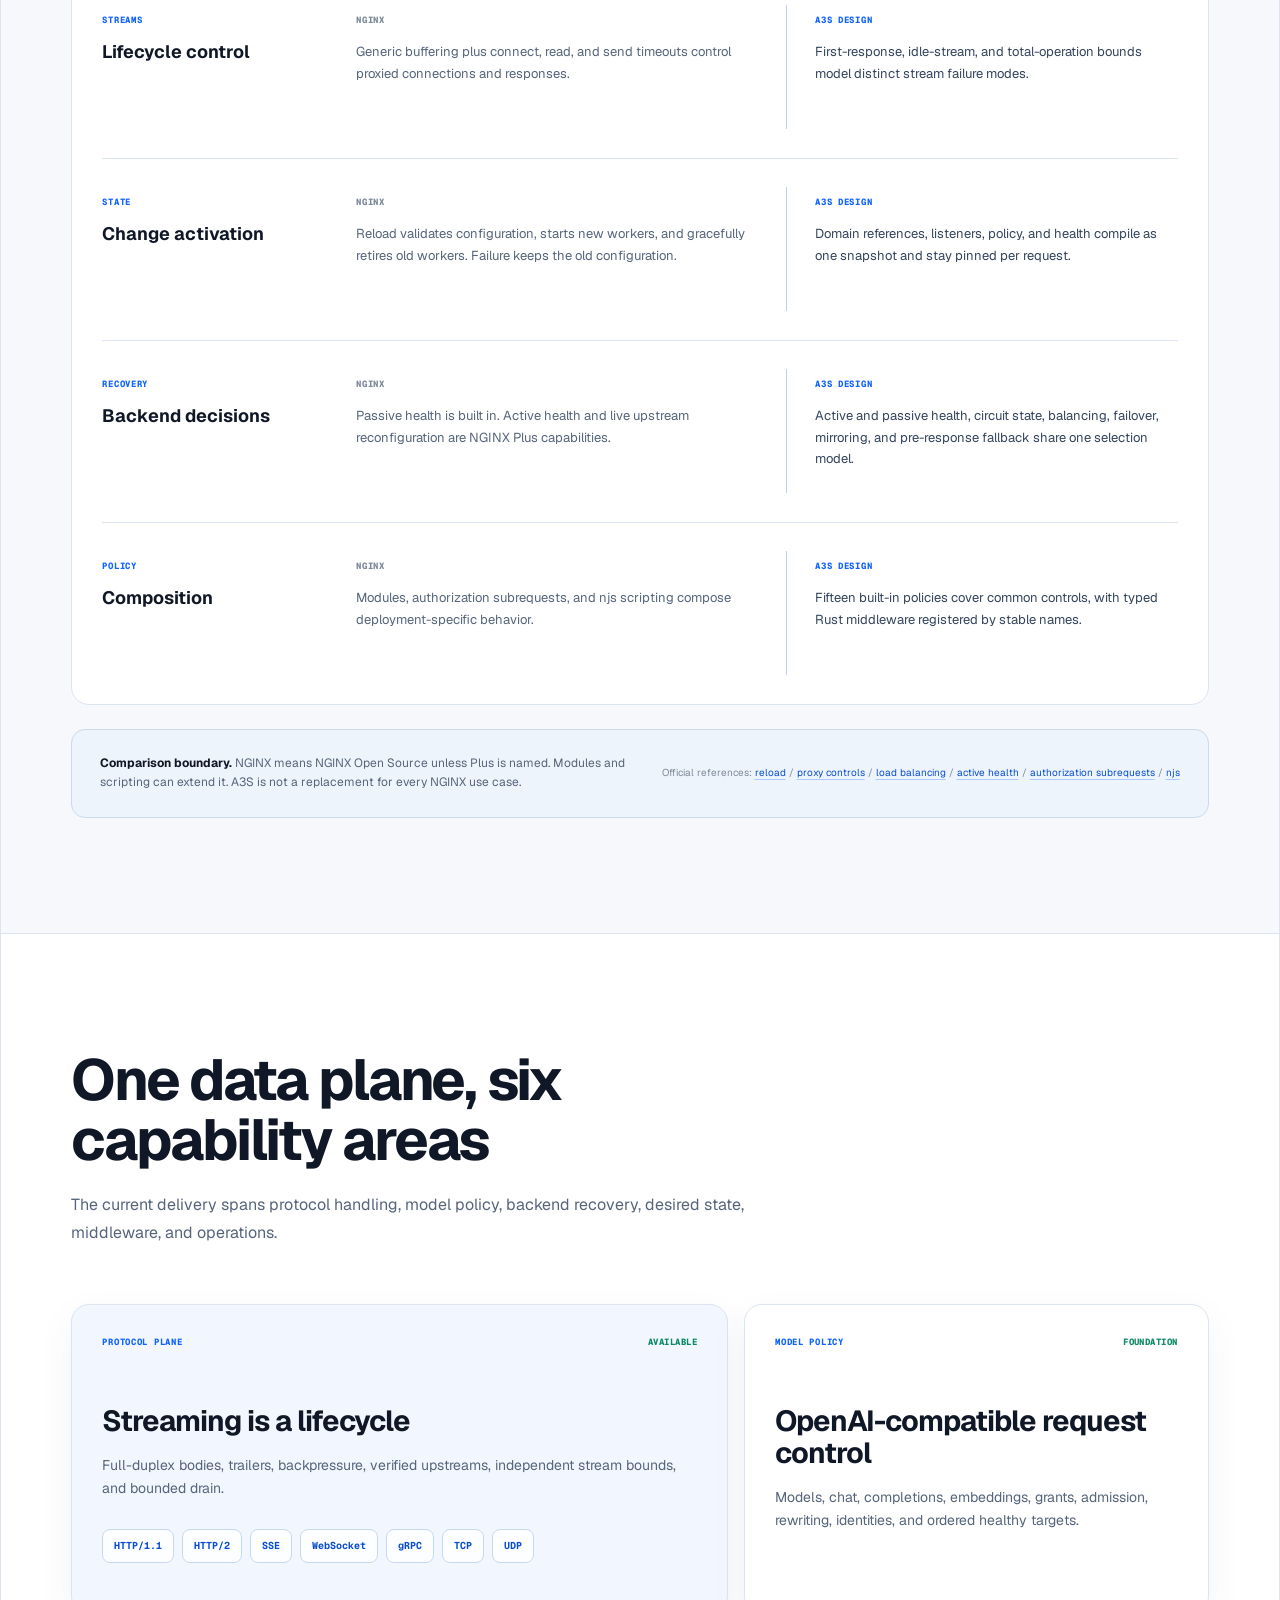
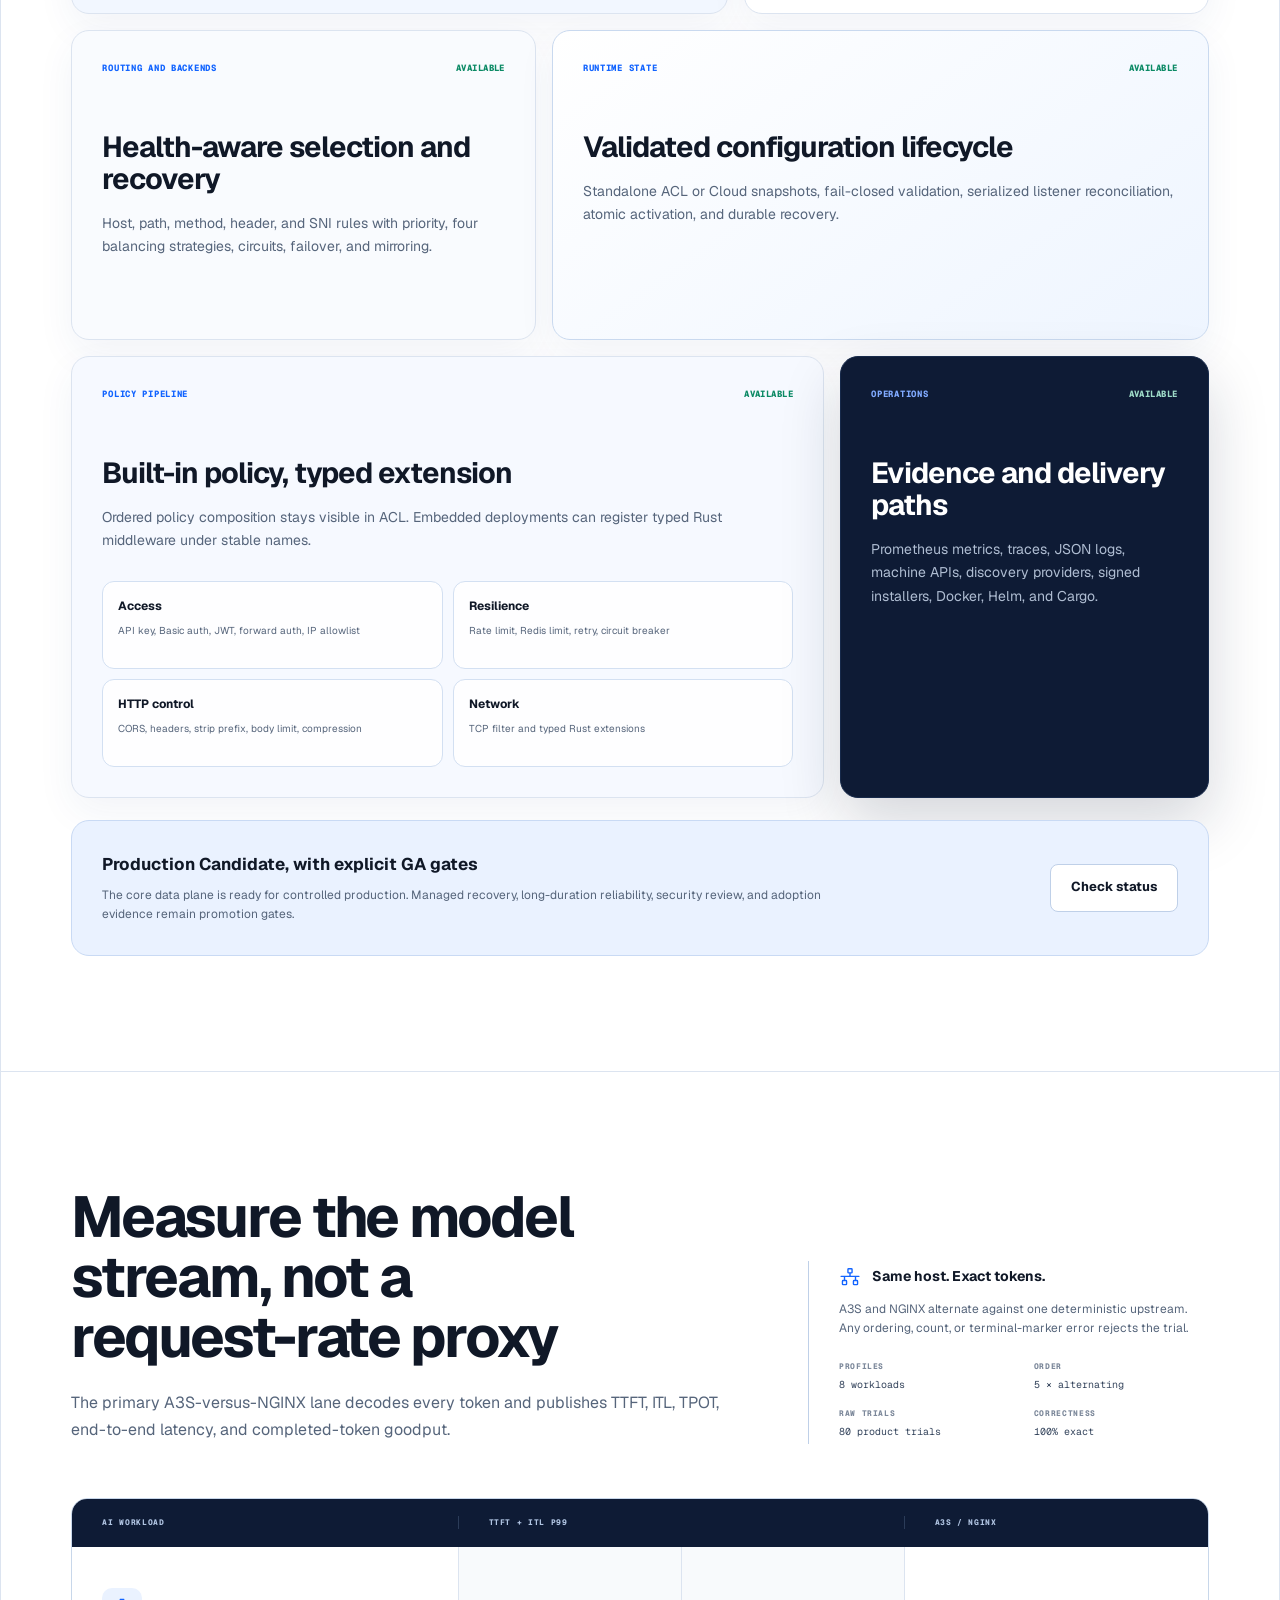
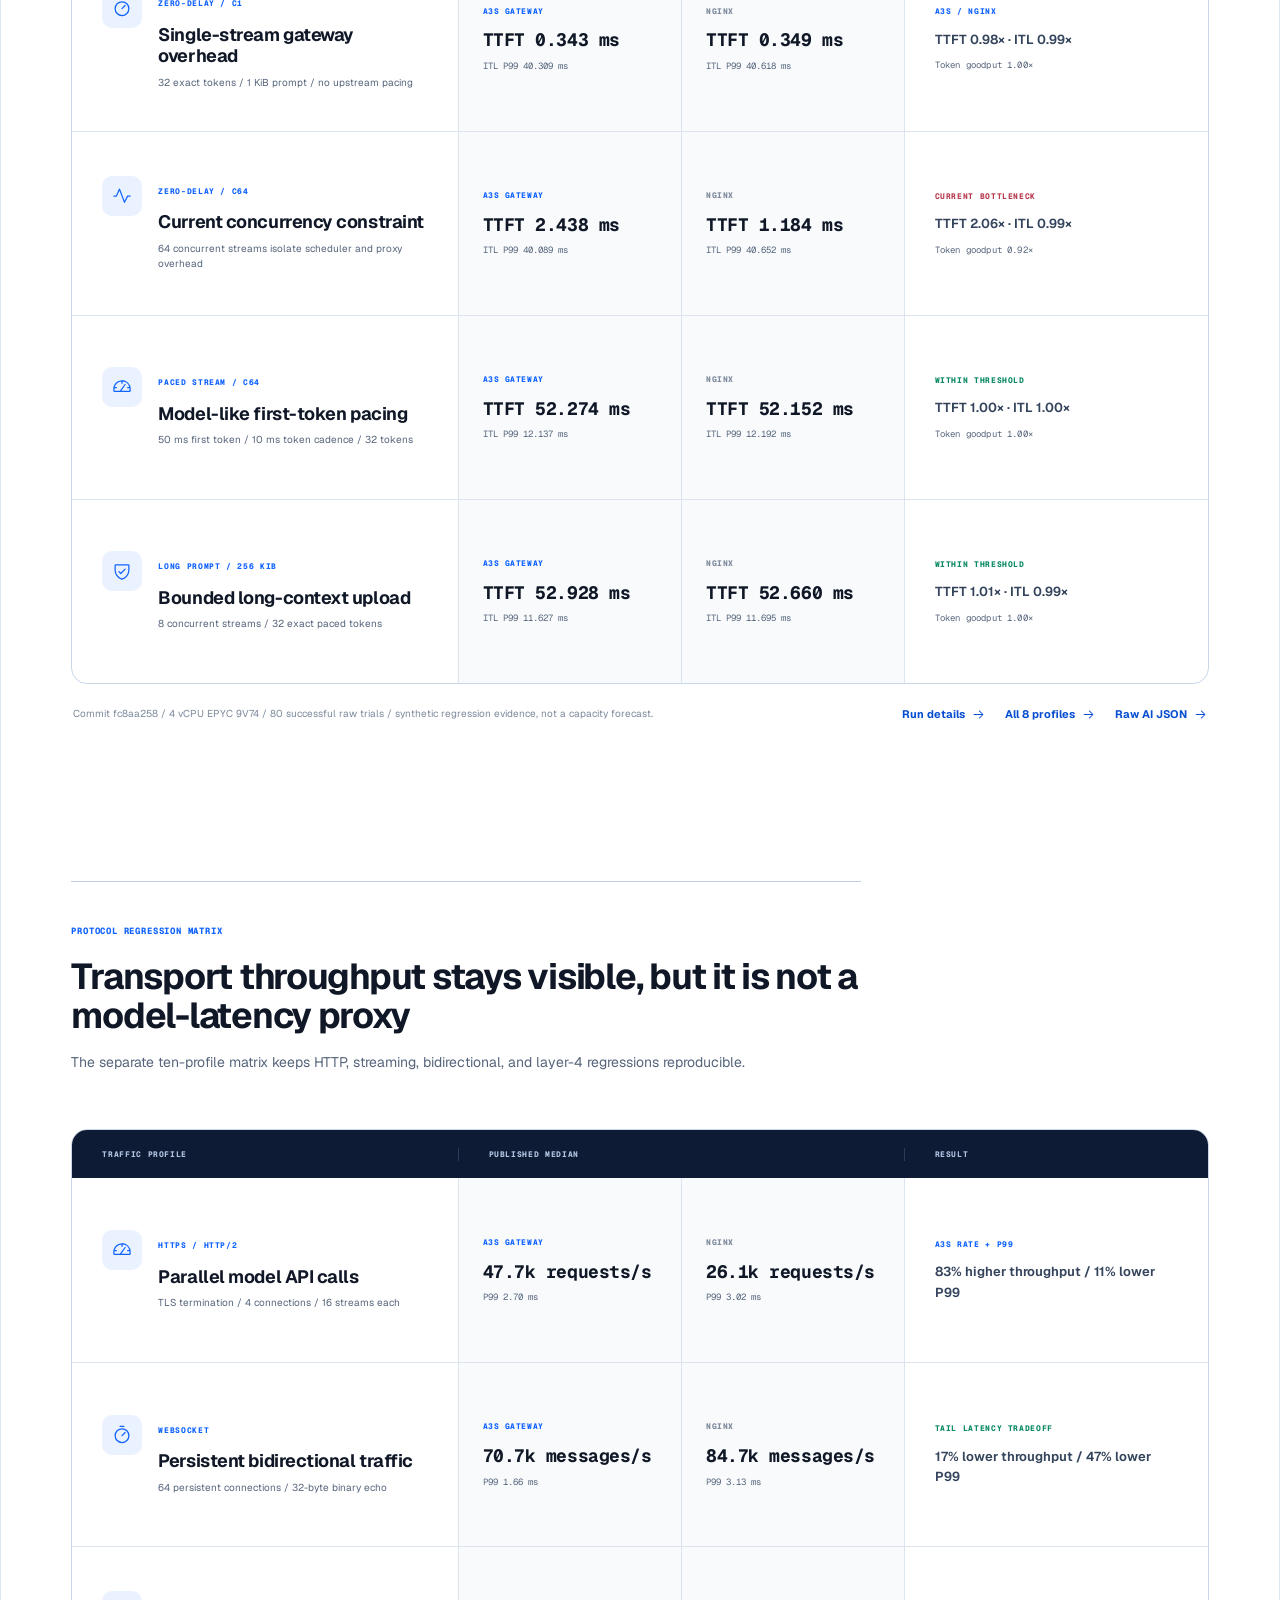
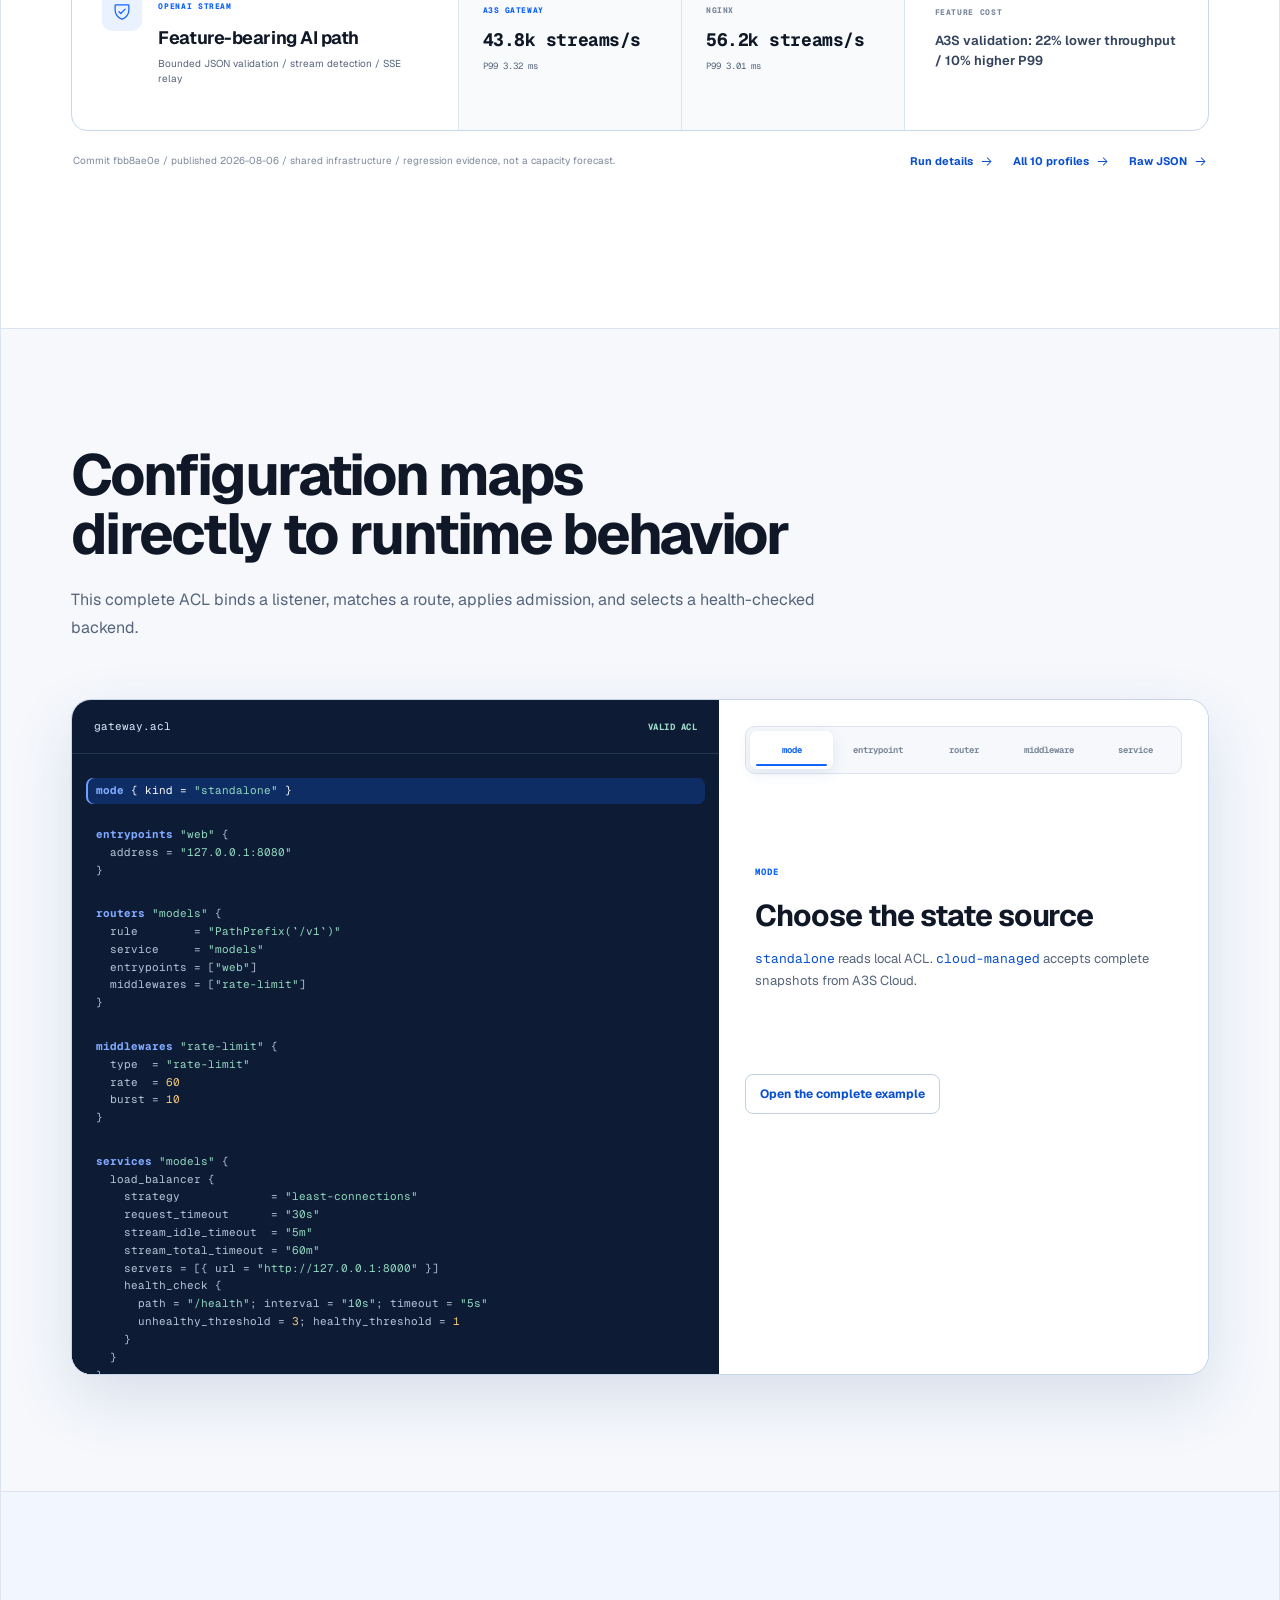
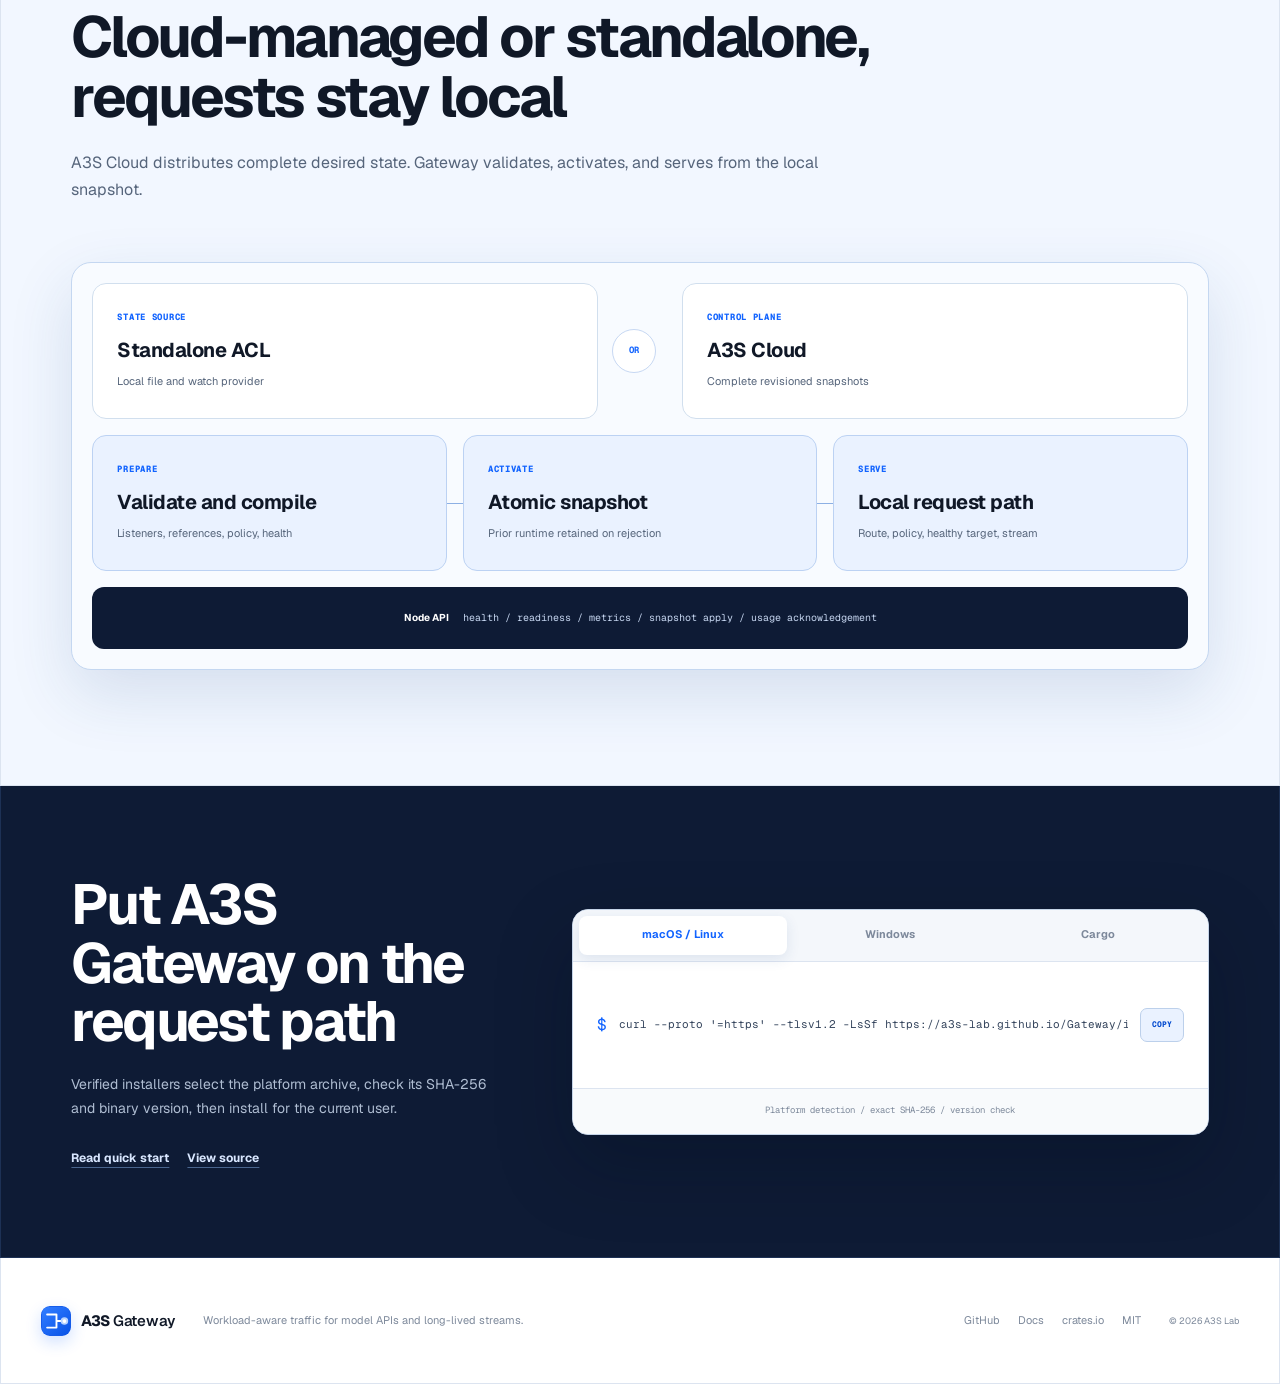
==== commit 625f111e: "release: v1.1.0" ====
--- a/website/index.html
+++ b/website/index.html
@@ -3,13 +3,13 @@
   <head>
     <meta charset="utf-8">
     <meta name="viewport" content="width=device-width, initial-scale=1">
-    <title>A3S Gateway | Workload-aware AI traffic</title>
-    <meta name="description" content="A policy-aware Rust data plane for model APIs and long-lived streams, with local admission, healthy backend selection, bounded streaming, and atomic desired-state activation.">
+    <title>A3S Gateway | AI traffic, measured locally</title>
+    <meta name="description" content="A Rust AI traffic layer with local model policy, token-aware TTFT and ITL evidence, backend recovery, bounded streaming, and atomic desired-state activation.">
     <meta name="theme-color" content="#f7faff">
     <meta property="og:type" content="website">
     <meta property="og:site_name" content="A3S Gateway">
-    <meta property="og:title" content="A3S Gateway | Workload-aware AI traffic">
-    <meta property="og:description" content="Model policy, stream lifecycle, backend recovery, and safe configuration changes in one local request path.">
+    <meta property="og:title" content="A3S Gateway | AI traffic, measured locally">
+    <meta property="og:description" content="Model policy, token-stream lifecycle, backend recovery, and published TTFT/ITL evidence in one local Rust data plane.">
     <meta property="og:image" content="https://a3s-lab.github.io/Gateway/assets/social-card.svg">
     <meta name="twitter:card" content="summary_large_image">
     <link rel="canonical" href="https://a3s-lab.github.io/Gateway/">
@@ -18,10 +18,10 @@
     <link rel="preload" href="assets/fonts/geist-latin-wght-normal.woff2" as="font" type="font/woff2" crossorigin>
     <link rel="preload" href="assets/fonts/geist-mono-latin-wght-normal.woff2" as="font" type="font/woff2" crossorigin>
     <script>document.documentElement.classList.add("js");</script>
-    <link rel="stylesheet" href="styles/base.css?v=20260806d">
-    <link rel="stylesheet" href="styles/sections.css?v=20260806d">
-    <link rel="stylesheet" href="styles/responsive.css?v=20260806d">
-    <script src="app.js?v=20260806c" defer></script>
+    <link rel="stylesheet" href="styles/base.css?v=20260813a">
+    <link rel="stylesheet" href="styles/sections.css?v=20260813a">
+    <link rel="stylesheet" href="styles/responsive.css?v=20260813a">
+    <script src="app.js?v=20260813a" defer></script>
   </head>
   <body>
     <a class="skip-link" href="#main-content">Skip to content</a>
@@ -69,13 +69,13 @@
       <section class="hero page-frame" id="top">
         <div class="hero-copy reveal">
           <p class="hero-badge"><span>A3S GATEWAY</span><span class="lang lang-en">AI NATIVE TRAFFIC LAYER</span><span class="lang lang-zh">AI NATIVE 流量层</span></p>
-          <h1 class="lang lang-en">The AI gateway that understands the workload.</h1>
-          <h1 class="lang lang-zh">让网关真正理解 AI 流量</h1>
-          <p class="hero-lede lang lang-en">Enforce model policy, stream lifecycles, backend recovery, and safe configuration changes in one local Rust data plane.</p>
-          <p class="hero-lede lang lang-zh">在一个本地 Rust 数据平面中统一执行模型策略、流生命周期、后端恢复和安全配置变更。</p>
+          <h1 class="lang lang-en">AI traffic, governed and measured locally.</h1>
+          <h1 class="lang lang-zh">在本地治理并测量 AI 流量</h1>
+          <p class="hero-lede lang lang-en">Enforce model policy and stream lifecycles, recover across backends, then inspect published TTFT, ITL, and token-goodput evidence.</p>
+          <p class="hero-lede lang lang-zh">执行模型策略与流生命周期，在后端间恢复，并查验公开的 TTFT、ITL 与 Token goodput 证据。</p>
           <div class="hero-actions">
-            <a class="button button-primary" href="#why-a3s"><span class="lang lang-en">Explore capabilities</span><span class="lang lang-zh">查看核心能力</span><svg class="button-icon" aria-hidden="true"><use href="assets/phosphor-icons.svg#arrow-right"></use></svg></a>
-            <a class="button button-secondary" href="#comparison"><span class="lang lang-en">Compare NGINX</span><span class="lang lang-zh">对比 NGINX</span></a>
+            <a class="button button-primary" href="#performance"><span class="lang lang-en">See token evidence</span><span class="lang lang-zh">查看 Token 证据</span><svg class="button-icon" aria-hidden="true"><use href="assets/phosphor-icons.svg#arrow-right"></use></svg></a>
+            <a class="button button-secondary" href="#why-a3s"><span class="lang lang-en">Explore capabilities</span><span class="lang lang-zh">查看核心能力</span></a>
           </div>
         </div>
 
@@ -253,26 +253,95 @@
         </div>
       </section>
 
-      <section class="content-section page-frame performance-section" id="performance" data-performance-comparison>
+      <section class="content-section page-frame performance-section" id="performance" data-performance-comparison data-ai-performance>
         <div class="performance-intro">
           <div class="section-heading reveal">
-            <h2 class="lang lang-en">Measured against NGINX across the paths that matter</h2>
-            <h2 class="lang lang-zh">在关键流量路径上与 NGINX 同机实测</h2>
-            <p class="lang lang-en">The full matrix covers ten traffic profiles. These three show throughput, tail latency, and the cost of A3S-specific policy.</p>
-            <p class="lang lang-zh">完整矩阵覆盖十类流量。以下三个场景分别呈现吞吐、尾延迟和 A3S 专属策略的功能成本。</p>
-          </div>
-
-          <aside class="performance-method reveal" data-delay="1" aria-label="Benchmark method">
-            <div class="performance-method-title"><svg class="ui-icon" aria-hidden="true"><use href="assets/phosphor-icons.svg#network"></use></svg><strong class="lang lang-en">Same host. Alternating order.</strong><strong class="lang lang-zh">同一主机，交替测试顺序</strong></div>
-            <p class="lang lang-en">Published medians from repeated synthetic trials on one GitHub-hosted runner.</p>
-            <p class="lang lang-zh">数据为同一 GitHub-hosted runner 上多轮合成测试的已发布中位数。</p>
+            <h2 class="lang lang-en">Measure the model stream, not a request-rate proxy</h2>
+            <h2 class="lang lang-zh">测量模型流，而不是用请求吞吐代替</h2>
+            <p class="lang lang-en">The primary A3S-versus-NGINX lane decodes every token and publishes TTFT, ITL, TPOT, end-to-end latency, and completed-token goodput.</p>
+            <p class="lang lang-zh">A3S 与 NGINX 的主要对比会解码每个 Token，并发布 TTFT、ITL、TPOT、端到端延迟和完整 Token 吞吐。</p>
+          </div>
+
+          <aside class="performance-method reveal" data-delay="1" aria-label="AI token benchmark method">
+            <div class="performance-method-title"><svg class="ui-icon" aria-hidden="true"><use href="assets/phosphor-icons.svg#network"></use></svg><strong class="lang lang-en">Same host. Exact tokens.</strong><strong class="lang lang-zh">同一主机，精确校验 Token</strong></div>
+            <p class="lang lang-en">A3S and NGINX alternate against one deterministic upstream. Any ordering, count, or terminal-marker error rejects the trial.</p>
+            <p class="lang lang-zh">A3S 与 NGINX 交替访问同一个确定性上游；顺序、数量或结束标记任一错误都会使试验失败。</p>
             <dl>
-              <div><dt>TRIALS</dt><dd data-performance-plan>3 × 10 s</dd></div>
-              <div><dt>LOAD</dt><dd data-performance-load><span class="lang lang-en">64 operations</span><span class="lang lang-zh">64 个并发操作</span></dd></div>
-              <div><dt>HTTP/2</dt><dd data-performance-http2>4 × 16 streams</dd></div>
-              <div><dt>RUNNER</dt><dd data-performance-runner>4 vCPU / EPYC 9V74</dd></div>
+              <div><dt>PROFILES</dt><dd data-ai-profile-count>8 workloads</dd></div>
+              <div><dt>ORDER</dt><dd data-ai-trial-plan>5 × alternating</dd></div>
+              <div><dt>RAW TRIALS</dt><dd data-ai-raw-trials>80 product trials</dd></div>
+              <div><dt>CORRECTNESS</dt><dd data-ai-correctness>100% exact</dd></div>
             </dl>
           </aside>
+        </div>
+
+        <div class="performance-ledger ai-performance-ledger reveal">
+          <header aria-hidden="true"><span>AI WORKLOAD</span><span>TTFT + ITL P99</span><span>A3S / NGINX</span></header>
+
+          <article data-ai-profile="stream-overhead-c1" data-profile-status="lead">
+            <div class="performance-context">
+              <svg class="ui-icon" aria-hidden="true"><use href="assets/phosphor-icons.svg#timer"></use></svg>
+              <div><small>ZERO-DELAY / C1</small><h3 class="lang lang-en">Single-stream gateway overhead</h3><h3 class="lang lang-zh">单流网关开销</h3><p class="lang lang-en">32 exact tokens / 1 KiB prompt / no upstream pacing</p><p class="lang lang-zh">32 个精确 Token / 1 KiB Prompt / 上游不限速</p></div>
+            </div>
+            <dl class="performance-products">
+              <div class="is-a3s"><dt>A3S GATEWAY</dt><dd data-ai-a3s-ttft>TTFT 0.343 ms</dd><small data-ai-a3s-itl>ITL P99 40.309 ms</small></div>
+              <div><dt>NGINX</dt><dd data-ai-nginx-ttft>TTFT 0.349 ms</dd><small data-ai-nginx-itl>ITL P99 40.618 ms</small></div>
+            </dl>
+            <div class="performance-outcome"><small>A3S / NGINX</small><p data-ai-ratios>TTFT 0.98× · ITL 0.99×</p><em data-ai-goodput>Token goodput 1.00×</em></div>
+          </article>
+
+          <article data-ai-profile="stream-overhead-c64" data-profile-status="constraint">
+            <div class="performance-context">
+              <svg class="ui-icon" aria-hidden="true"><use href="assets/phosphor-icons.svg#pulse"></use></svg>
+              <div><small>ZERO-DELAY / C64</small><h3 class="lang lang-en">Current concurrency constraint</h3><h3 class="lang lang-zh">当前并发约束</h3><p class="lang lang-en">64 concurrent streams isolate scheduler and proxy overhead</p><p class="lang lang-zh">64 条并发流用于隔离调度器与代理开销</p></div>
+            </div>
+            <dl class="performance-products">
+              <div class="is-a3s"><dt>A3S GATEWAY</dt><dd data-ai-a3s-ttft>TTFT 2.438 ms</dd><small data-ai-a3s-itl>ITL P99 40.089 ms</small></div>
+              <div><dt>NGINX</dt><dd data-ai-nginx-ttft>TTFT 1.184 ms</dd><small data-ai-nginx-itl>ITL P99 40.652 ms</small></div>
+            </dl>
+            <div class="performance-outcome"><small>CURRENT BOTTLENECK</small><p data-ai-ratios>TTFT 2.06× · ITL 0.99×</p><em data-ai-goodput>Token goodput 0.92×</em></div>
+          </article>
+
+          <article data-ai-profile="stream-paced-c64" data-profile-status="mixed">
+            <div class="performance-context">
+              <svg class="ui-icon" aria-hidden="true"><use href="assets/phosphor-icons.svg#gauge"></use></svg>
+              <div><small>PACED STREAM / C64</small><h3 class="lang lang-en">Model-like first-token pacing</h3><h3 class="lang lang-zh">接近模型输出的首 Token 节奏</h3><p class="lang lang-en">50 ms first token / 10 ms token cadence / 32 tokens</p><p class="lang lang-zh">首 Token 50 ms / Token 间隔 10 ms / 32 个 Token</p></div>
+            </div>
+            <dl class="performance-products">
+              <div class="is-a3s"><dt>A3S GATEWAY</dt><dd data-ai-a3s-ttft>TTFT 52.274 ms</dd><small data-ai-a3s-itl>ITL P99 12.137 ms</small></div>
+              <div><dt>NGINX</dt><dd data-ai-nginx-ttft>TTFT 52.152 ms</dd><small data-ai-nginx-itl>ITL P99 12.192 ms</small></div>
+            </dl>
+            <div class="performance-outcome"><small>WITHIN THRESHOLD</small><p data-ai-ratios>TTFT 1.00× · ITL 1.00×</p><em data-ai-goodput>Token goodput 1.00×</em></div>
+          </article>
+
+          <article data-ai-profile="prompt-256k" data-profile-status="mixed">
+            <div class="performance-context">
+              <svg class="ui-icon" aria-hidden="true"><use href="assets/phosphor-icons.svg#shield-check"></use></svg>
+              <div><small>LONG PROMPT / 256 KIB</small><h3 class="lang lang-en">Bounded long-context upload</h3><h3 class="lang lang-zh">有界长上下文上传</h3><p class="lang lang-en">8 concurrent streams / 32 exact paced tokens</p><p class="lang lang-zh">8 条并发流 / 32 个精确节奏 Token</p></div>
+            </div>
+            <dl class="performance-products">
+              <div class="is-a3s"><dt>A3S GATEWAY</dt><dd data-ai-a3s-ttft>TTFT 52.928 ms</dd><small data-ai-a3s-itl>ITL P99 11.627 ms</small></div>
+              <div><dt>NGINX</dt><dd data-ai-nginx-ttft>TTFT 52.660 ms</dd><small data-ai-nginx-itl>ITL P99 11.695 ms</small></div>
+            </dl>
+            <div class="performance-outcome"><small>WITHIN THRESHOLD</small><p data-ai-ratios>TTFT 1.01× · ITL 0.99×</p><em data-ai-goodput>Token goodput 1.00×</em></div>
+          </article>
+        </div>
+
+        <div class="performance-foot ai-performance-foot reveal">
+          <p data-ai-provenance><span class="lang lang-en">Commit fc8aa258 / 4 vCPU EPYC 9V74 / 80 successful raw trials / synthetic regression evidence, not a capacity forecast.</span><span class="lang lang-zh">提交 fc8aa258 / 4 vCPU EPYC 9V74 / 80 次原始试验全部成功 / 合成回归证据，不代表容量预测。</span></p>
+          <nav aria-label="AI performance evidence">
+            <a data-ai-run href="https://github.com/A3S-Lab/Gateway/actions/runs/31671953391"><span class="lang lang-en">Run details</span><span class="lang lang-zh">运行详情</span><svg class="link-icon" aria-hidden="true"><use href="assets/phosphor-icons.svg#arrow-right"></use></svg></a>
+            <a href="docs/#ai-performance"><span class="lang lang-en">All 8 profiles</span><span class="lang lang-zh">全部 8 类场景</span><svg class="link-icon" aria-hidden="true"><use href="assets/phosphor-icons.svg#arrow-right"></use></svg></a>
+            <a href="assets/ai-gateway-comparison.json"><span class="lang lang-en">Raw AI JSON</span><span class="lang lang-zh">AI 原始 JSON</span><svg class="link-icon" aria-hidden="true"><use href="assets/phosphor-icons.svg#arrow-right"></use></svg></a>
+          </nav>
+        </div>
+
+        <div class="protocol-performance-heading reveal">
+          <small>PROTOCOL REGRESSION MATRIX</small>
+          <h3 class="lang lang-en">Transport throughput stays visible, but it is not a model-latency proxy</h3>
+          <h3 class="lang lang-zh">协议吞吐仍然公开，但不能代替模型延迟</h3>
+          <p class="lang lang-en">The separate ten-profile matrix keeps HTTP, streaming, bidirectional, and layer-4 regressions reproducible.</p>
+          <p class="lang lang-zh">独立的十类流量矩阵继续复现 HTTP、流式、双向和四层协议回归。</p>
         </div>
 
         <div class="performance-ledger reveal">
--- a/website/styles/sections.css
+++ b/website/styles/sections.css
@@ -676,12 +676,58 @@
   color: var(--faint);
 }
 
+.performance-ledger [data-profile-status="constraint"] .performance-outcome > small {
+  color: var(--red);
+}
+
 .performance-outcome p {
   margin: 12px 0 0;
   color: var(--text-soft);
   font-size: 13px;
   font-weight: 630;
   line-height: 1.55;
+}
+
+.performance-outcome em {
+  margin-top: 8px;
+  color: var(--muted);
+  font-family: var(--mono);
+  font-size: 9px;
+  font-style: normal;
+  font-variant-numeric: tabular-nums;
+  letter-spacing: 0.02em;
+}
+
+.protocol-performance-heading {
+  max-width: 790px;
+  margin-top: clamp(78px, 9vw, 118px);
+  padding-top: 34px;
+  border-top: 1px solid var(--line-strong);
+}
+
+.protocol-performance-heading > small {
+  color: var(--blue);
+  font-family: var(--mono);
+  font-size: 9px;
+  font-weight: 760;
+  letter-spacing: 0.09em;
+}
+
+.protocol-performance-heading h3 {
+  margin: 16px 0 0;
+  color: var(--text);
+  font-size: clamp(24px, 3vw, 36px);
+  font-weight: 690;
+  letter-spacing: -0.035em;
+  line-height: 1.08;
+}
+
+.protocol-performance-heading p {
+  max-width: 690px;
+  margin: 16px 0 0;
+  color: var(--muted);
+  font-size: 14px;
+  line-height: 1.7;
 }
 
 .performance-foot {
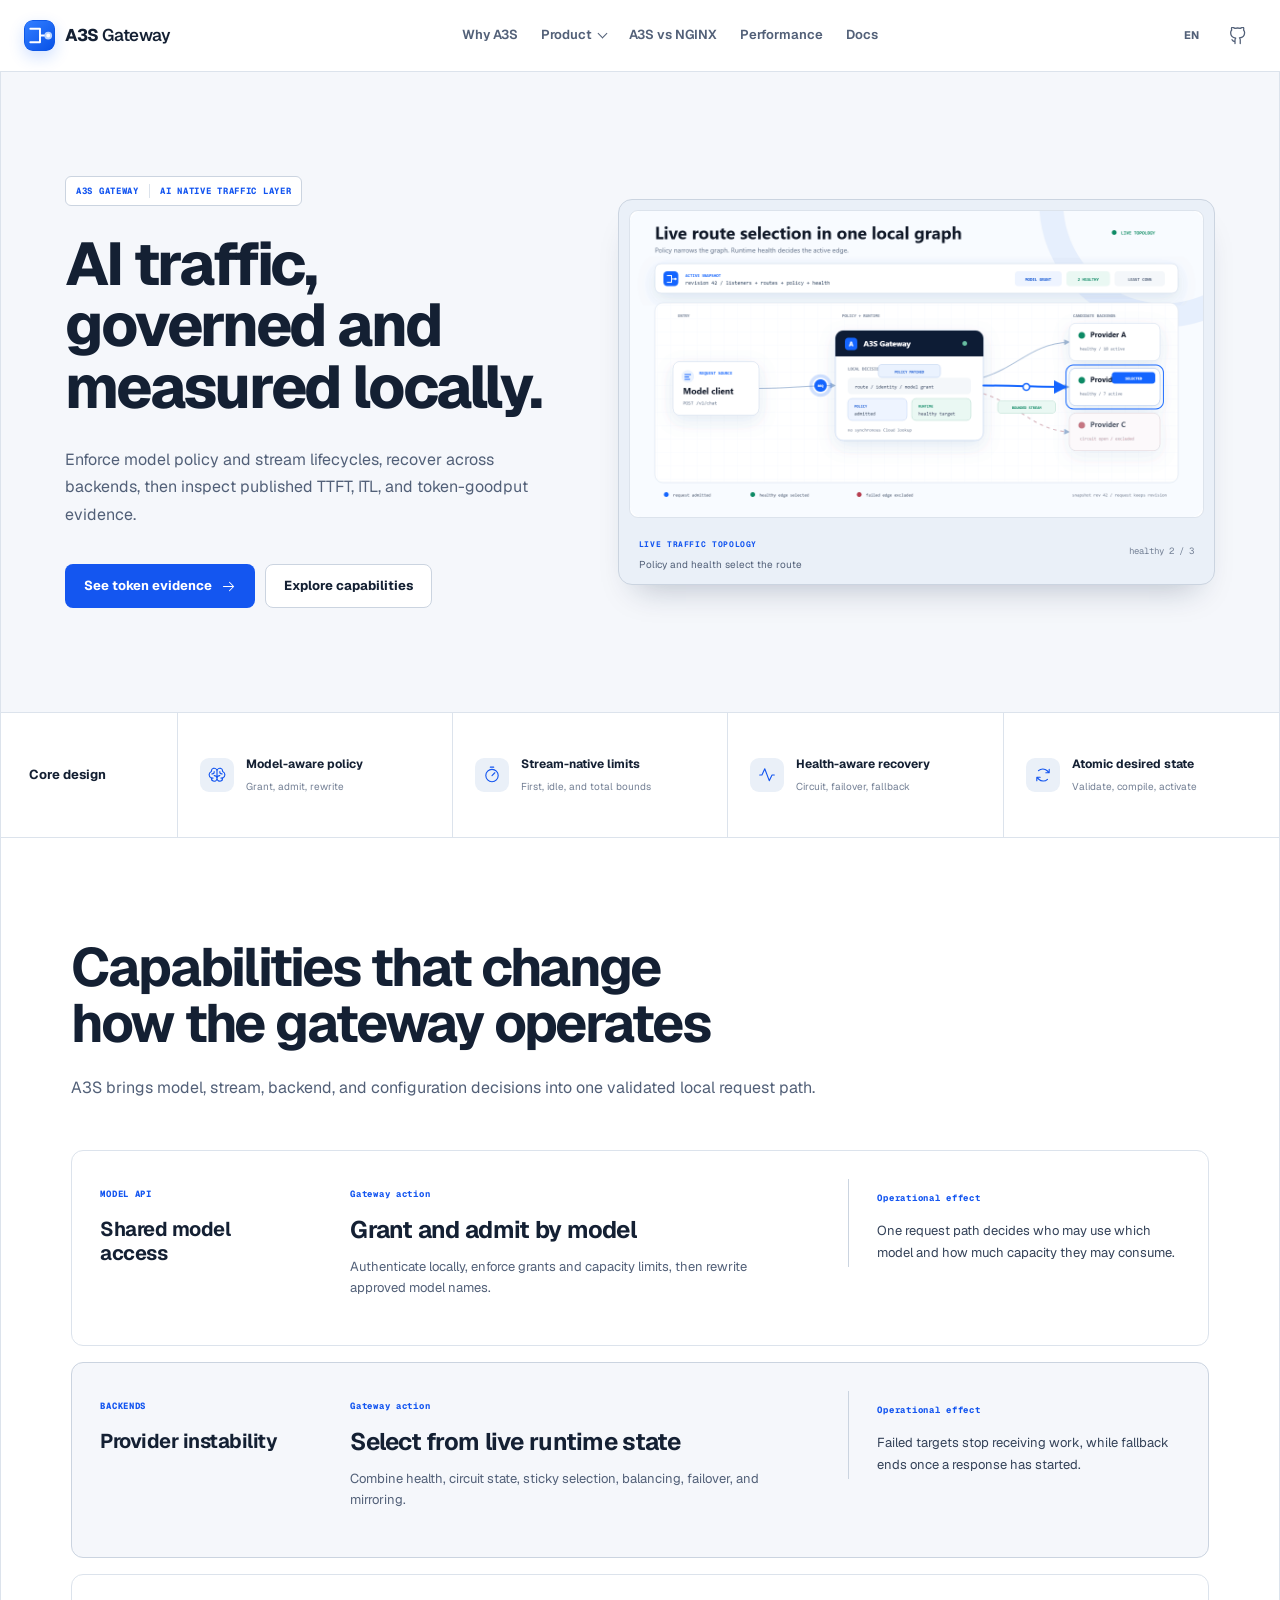
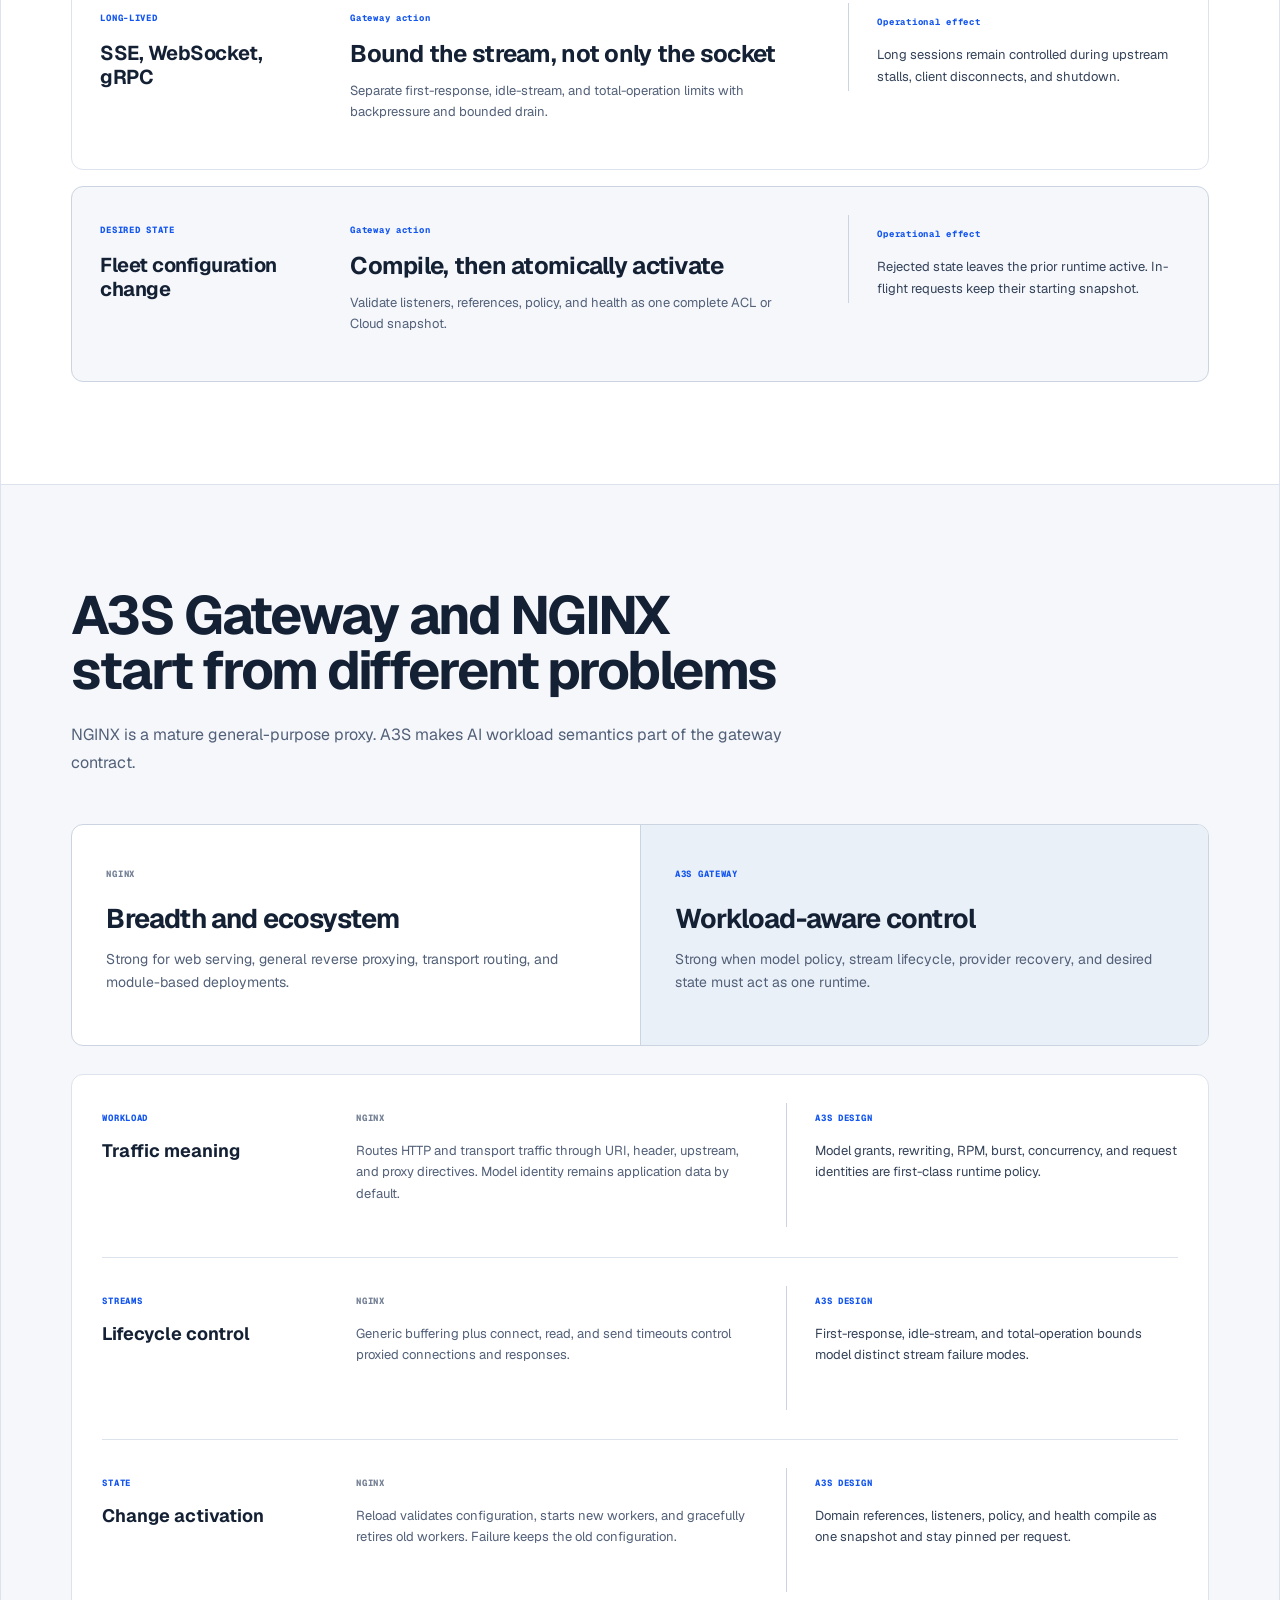
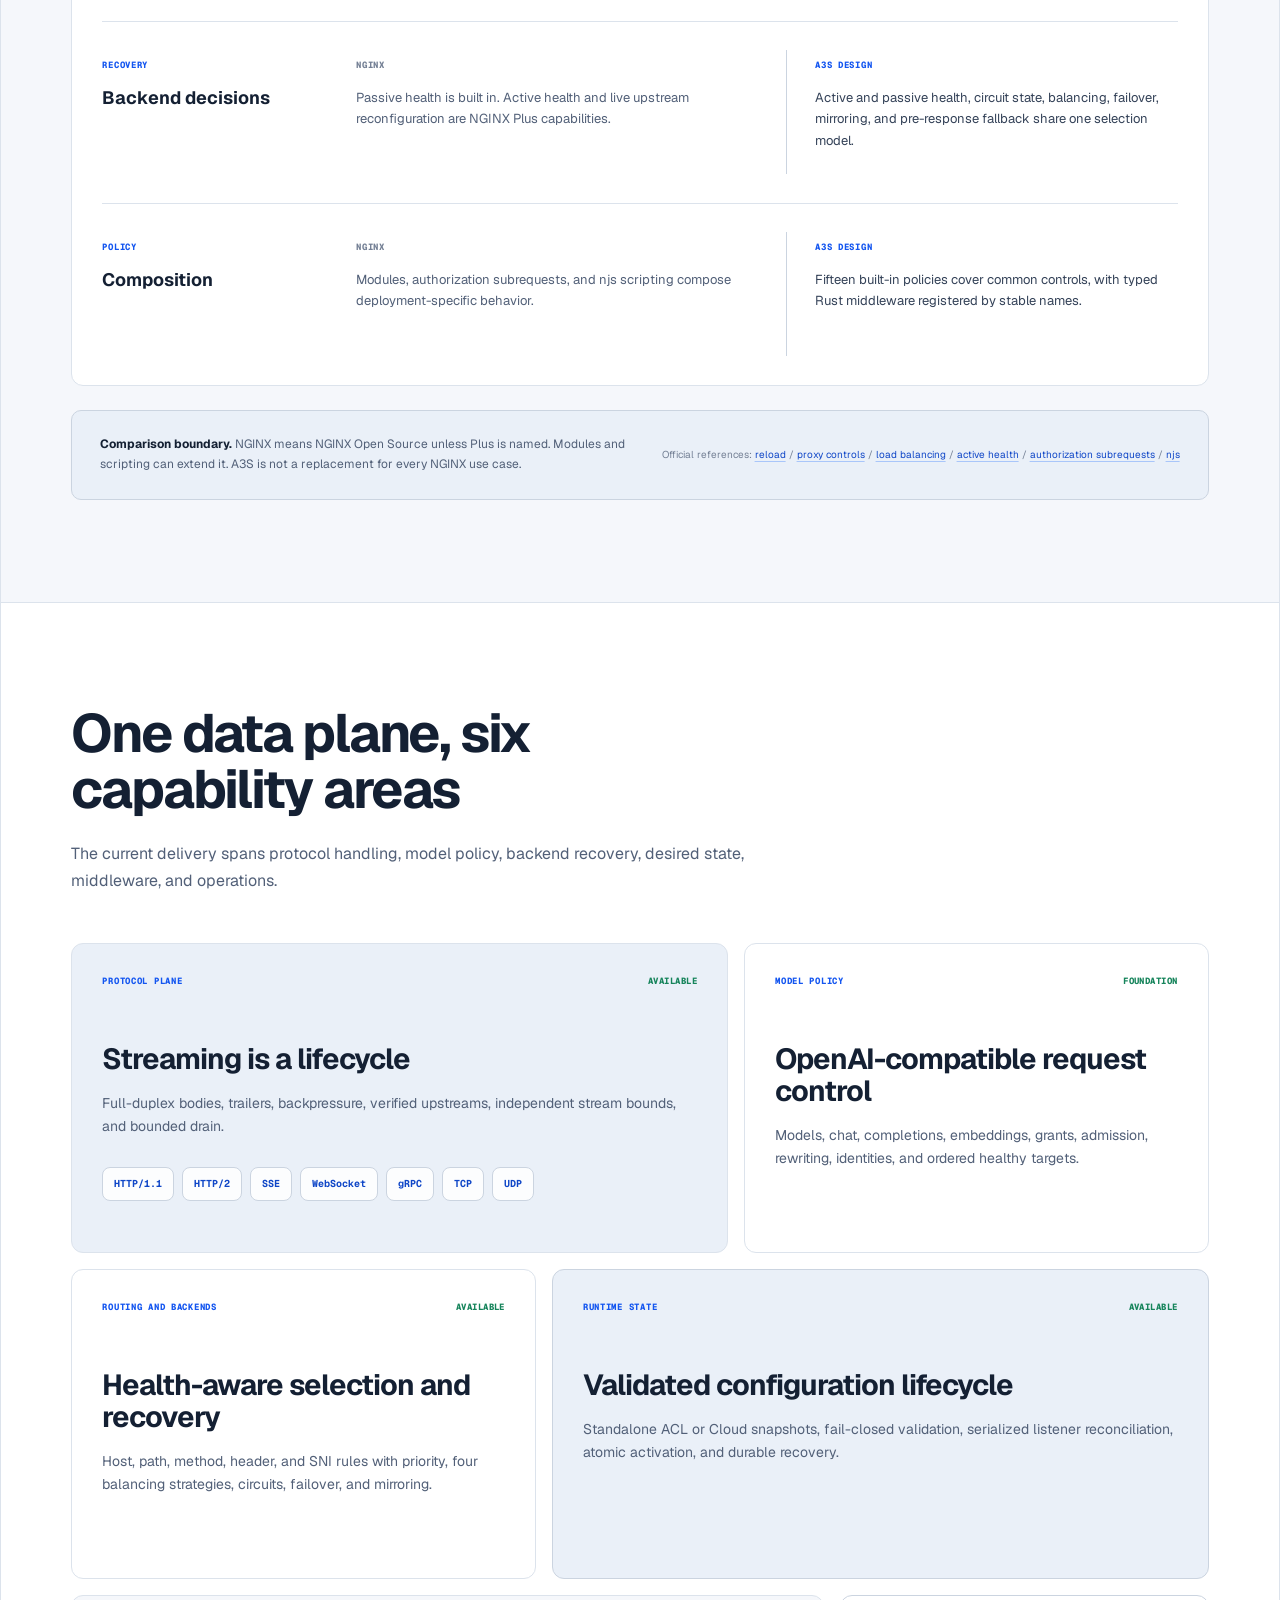
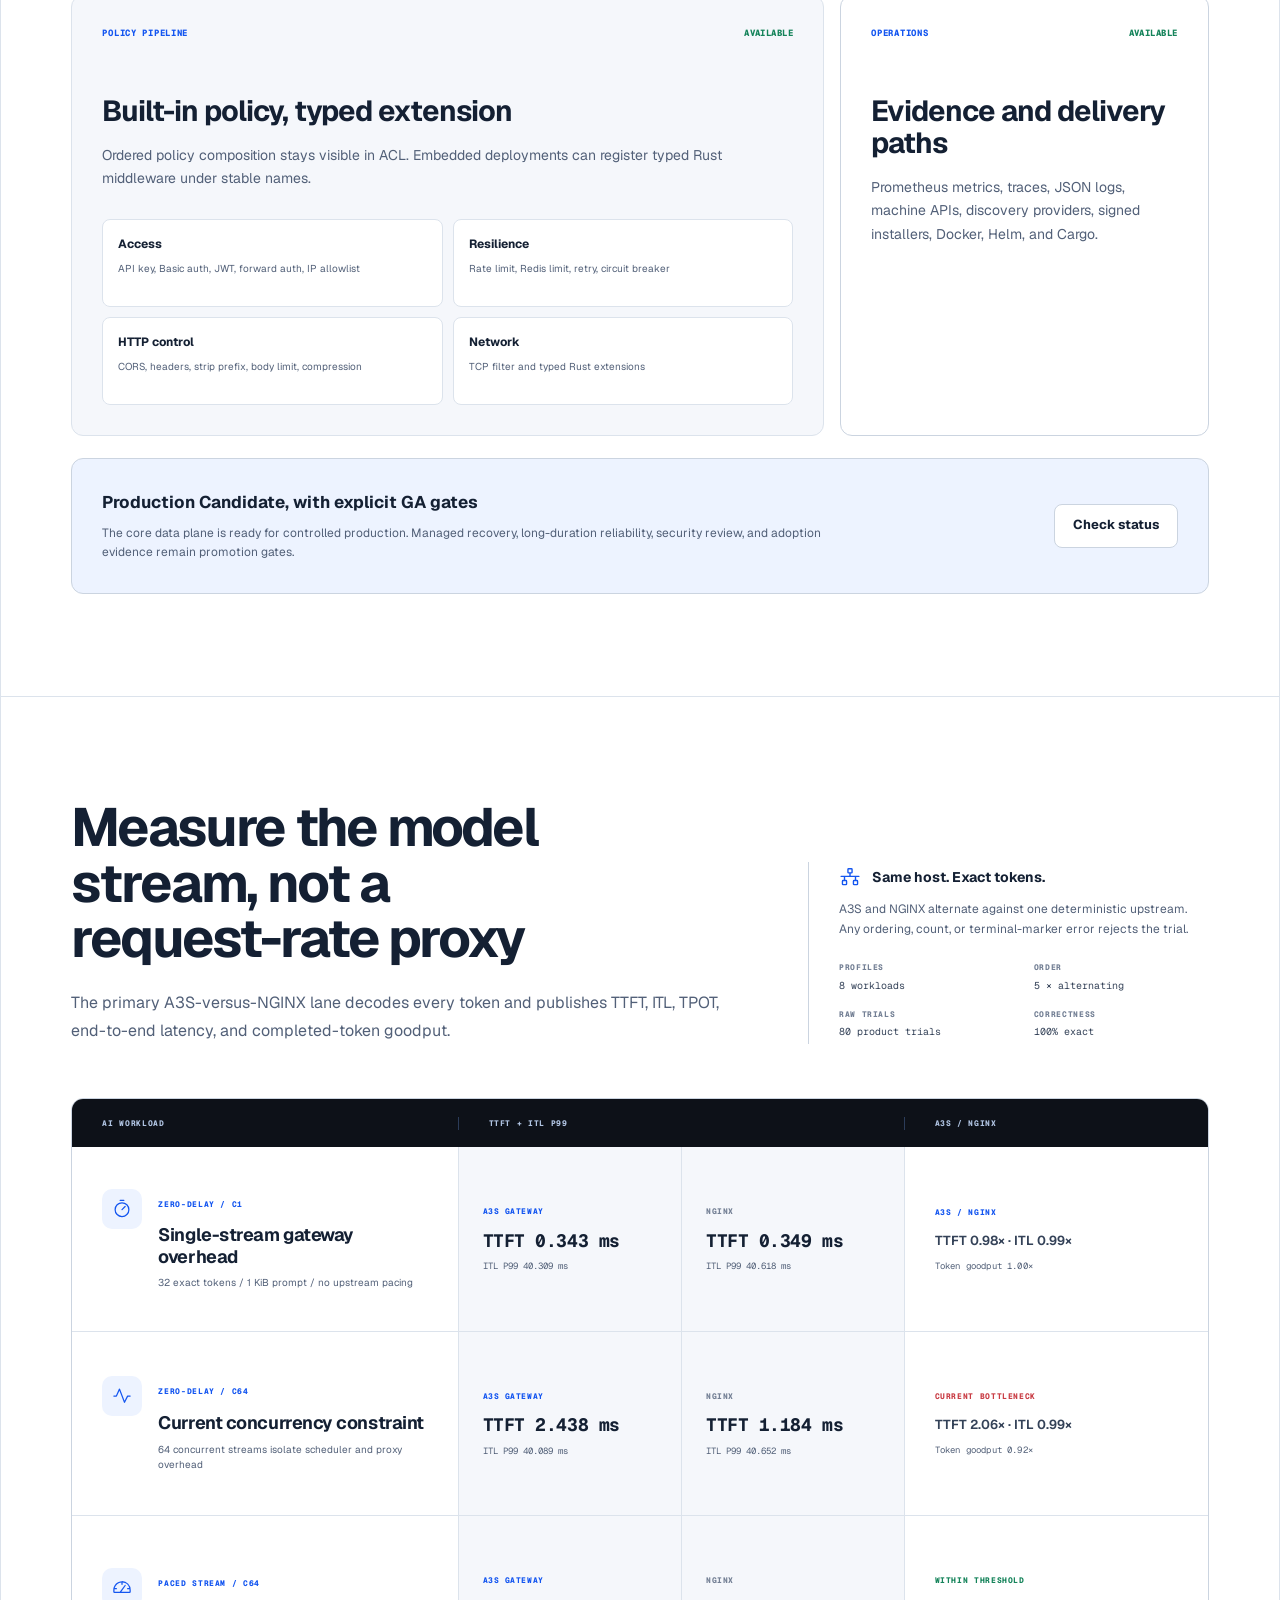
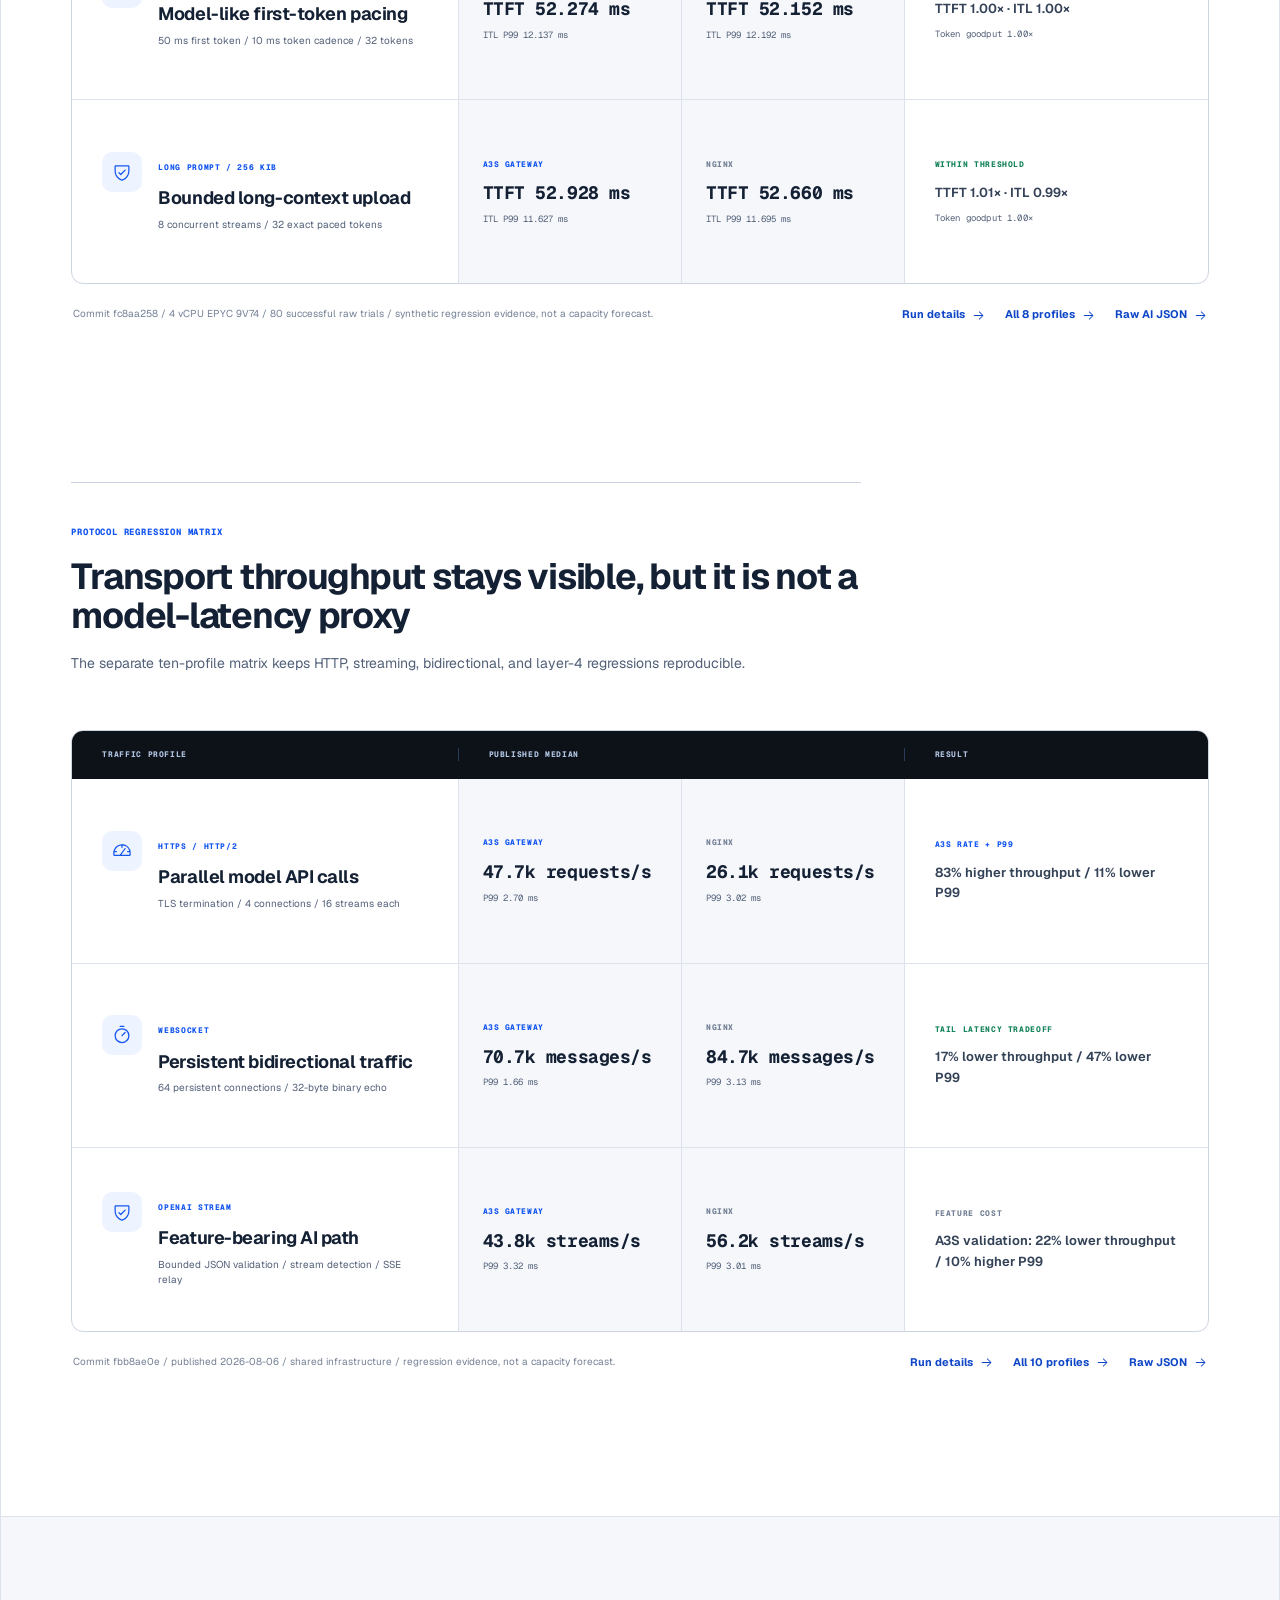
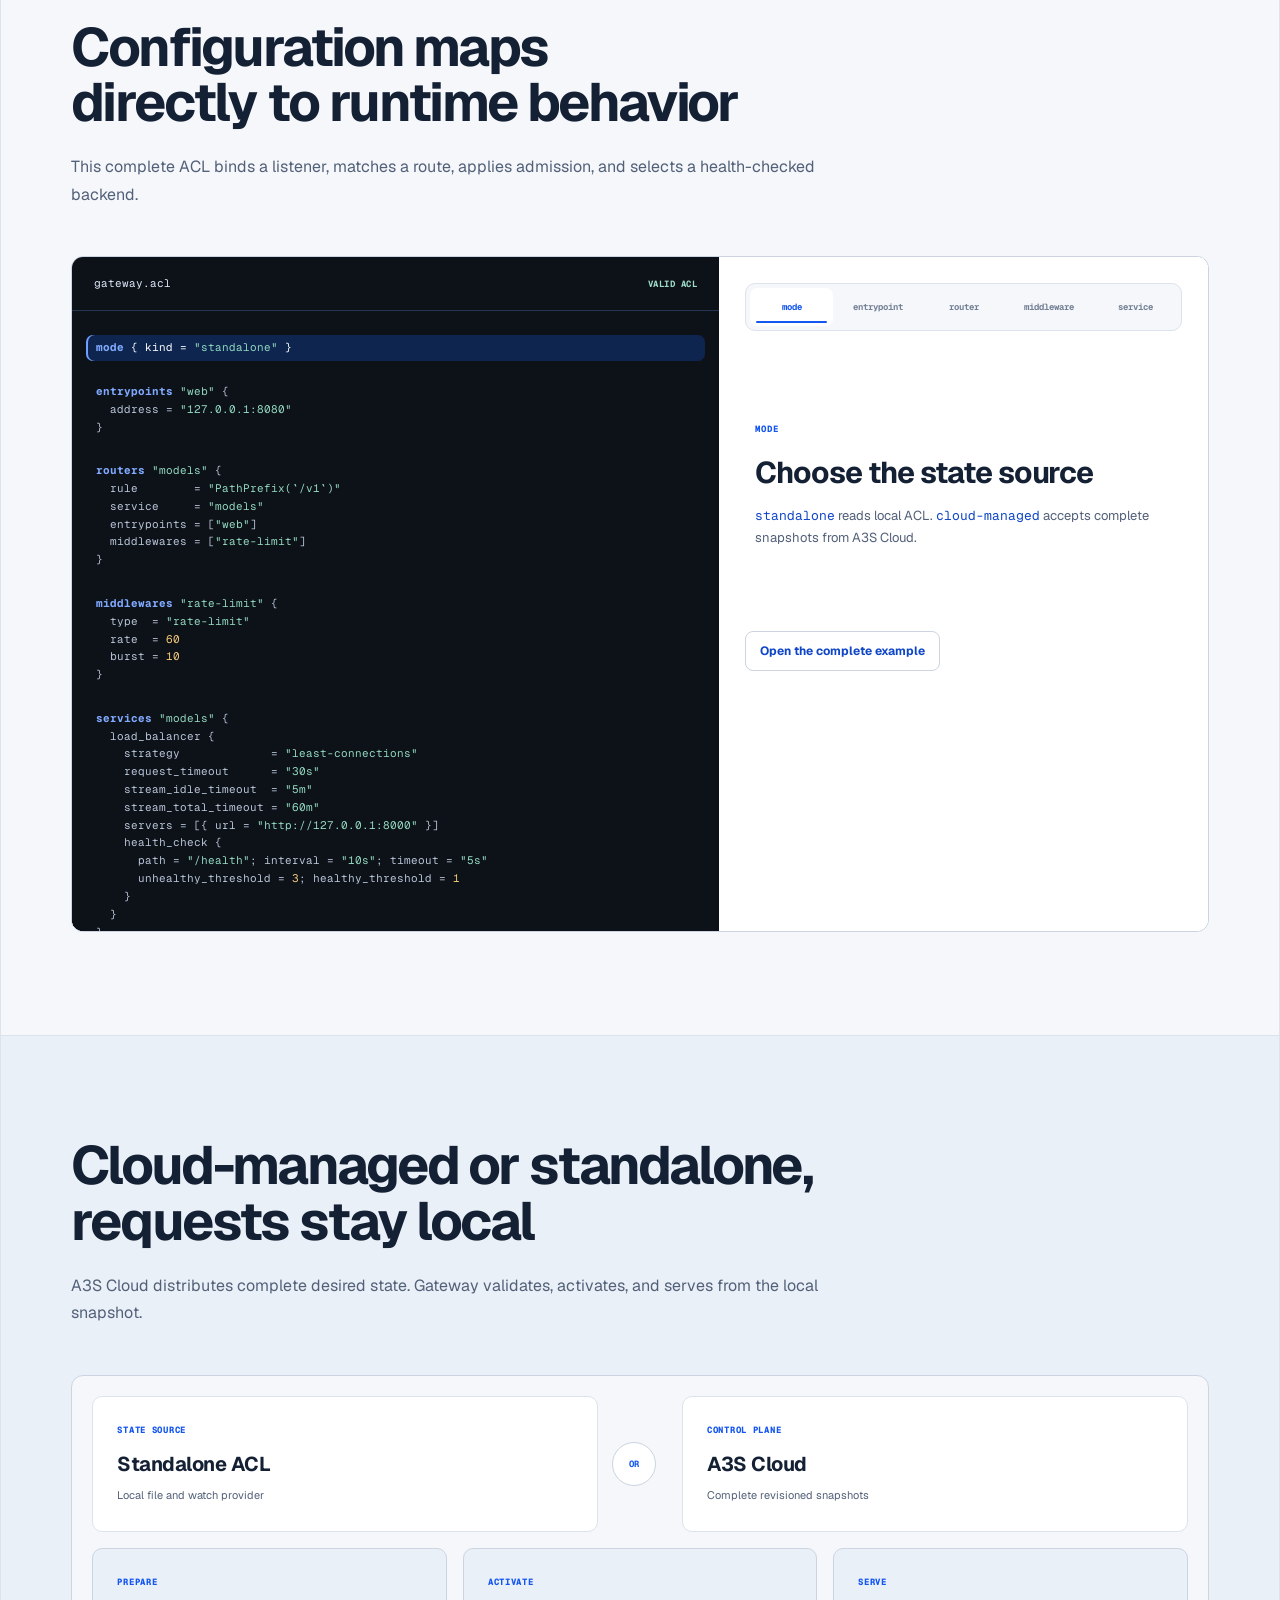
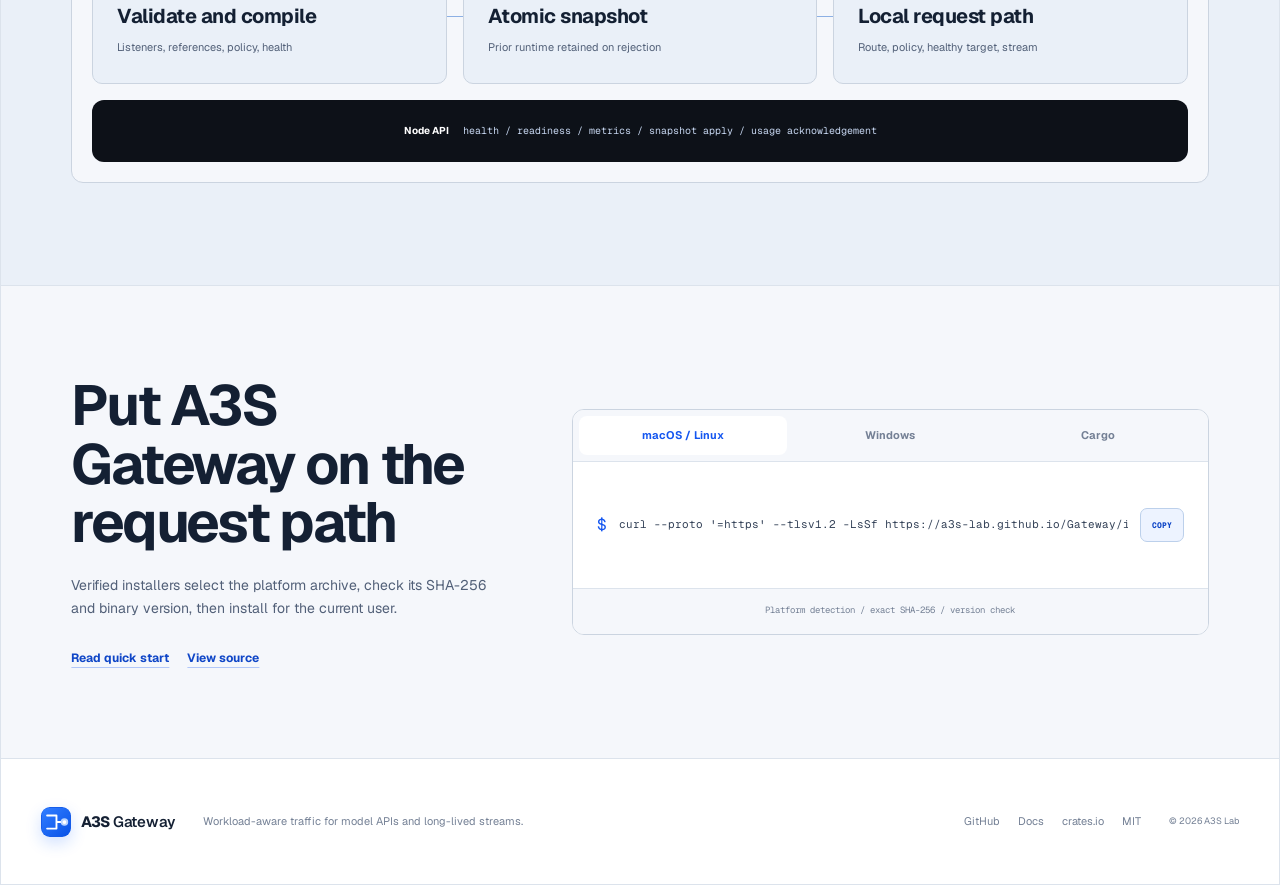
==== commit a65096f7: "docs: align Gateway site with A3S UI" ====
--- a/website/index.html
+++ b/website/index.html
@@ -5,7 +5,7 @@
     <meta name="viewport" content="width=device-width, initial-scale=1">
     <title>A3S Gateway | AI traffic, measured locally</title>
     <meta name="description" content="A Rust AI traffic layer with local model policy, token-aware TTFT and ITL evidence, backend recovery, bounded streaming, and atomic desired-state activation.">
-    <meta name="theme-color" content="#f7faff">
+    <meta name="theme-color" content="#f5f7fb">
     <meta property="og:type" content="website">
     <meta property="og:site_name" content="A3S Gateway">
     <meta property="og:title" content="A3S Gateway | AI traffic, measured locally">
@@ -18,9 +18,9 @@
     <link rel="preload" href="assets/fonts/geist-latin-wght-normal.woff2" as="font" type="font/woff2" crossorigin>
     <link rel="preload" href="assets/fonts/geist-mono-latin-wght-normal.woff2" as="font" type="font/woff2" crossorigin>
     <script>document.documentElement.classList.add("js");</script>
-    <link rel="stylesheet" href="styles/base.css?v=20260813a">
-    <link rel="stylesheet" href="styles/sections.css?v=20260813a">
-    <link rel="stylesheet" href="styles/responsive.css?v=20260813a">
+    <link rel="stylesheet" href="styles/base.css?v=20260819a">
+    <link rel="stylesheet" href="styles/sections.css?v=20260819a">
+    <link rel="stylesheet" href="styles/responsive.css?v=20260819a">
     <script src="app.js?v=20260813a" defer></script>
   </head>
   <body>
--- a/website/styles/base.css
+++ b/website/styles/base.css
@@ -16,32 +16,32 @@
 
 :root {
   color-scheme: light;
-  --canvas: #ffffff;
-  --paper: #f6f8fc;
-  --paper-blue: #f2f7ff;
+  --canvas: #f5f7fb;
+  --paper: #f5f7fb;
+  --paper-blue: #eaf0f8;
   --panel: #ffffff;
-  --navy: #0e1b35;
-  --line: #dce4f0;
-  --line-strong: #bfd0e8;
-  --text: #101827;
-  --text-soft: #34445c;
-  --muted: #56657b;
-  --faint: #7d899b;
-  --blue: #1264ff;
-  --blue-deep: #084ed0;
-  --blue-soft: #eaf2ff;
-  --green: #0c8a65;
+  --navy: #0d1118;
+  --line: #dce3ec;
+  --line-strong: #cbd4e0;
+  --text: #142033;
+  --text-soft: #344258;
+  --muted: #526078;
+  --faint: #748095;
+  --blue: #1456f0;
+  --blue-deep: #0f46c7;
+  --blue-soft: #edf3ff;
+  --green: #16845b;
   --green-soft: #eaf8f3;
-  --red: #b73d50;
+  --red: #c93d45;
   --sans: "Geist Variable", "PingFang SC", "Microsoft YaHei", ui-sans-serif, -apple-system, BlinkMacSystemFont, "Segoe UI", sans-serif;
   --mono: "Geist Mono Variable", "SFMono-Regular", "Cascadia Code", Consolas, monospace;
-  --max: 1440px;
+  --max: 1380px;
   --header: 72px;
-  --radius-card: 18px;
-  --radius-control: 9px;
-  --shadow-sm: 0 10px 28px rgba(36, 76, 137, 0.1);
-  --shadow: 0 24px 64px rgba(36, 76, 137, 0.14);
-  --shadow-raised: 0 34px 84px rgba(36, 76, 137, 0.18);
+  --radius-card: 12px;
+  --radius-control: 8px;
+  --shadow-sm: 0 12px 24px -18px rgba(15, 35, 70, 0.24);
+  --shadow: 0 16px 30px -20px rgba(15, 35, 70, 0.28);
+  --shadow-raised: 0 20px 32px -18px rgba(15, 35, 70, 0.28);
 }
 
 * {
@@ -70,12 +70,12 @@
 }
 
 ::selection {
-  background: rgba(18, 100, 255, 0.18);
+  background: rgba(20, 86, 240, 0.2);
   color: var(--text);
 }
 
 * {
-  scrollbar-color: #b5c7df #f3f6fa;
+  scrollbar-color: #aab7c8 #eef2f7;
   scrollbar-width: thin;
 }
 
@@ -85,13 +85,13 @@
 }
 
 *::-webkit-scrollbar-track {
-  background: #f3f6fa;
+  background: #eef2f7;
 }
 
 *::-webkit-scrollbar-thumb {
-  border: 2px solid #f3f6fa;
+  border: 2px solid #eef2f7;
   border-radius: 999px;
-  background: #b5c7df;
+  background: #aab7c8;
 }
 
 a {
@@ -112,7 +112,7 @@
 button:focus-visible,
 a:focus-visible,
 [tabindex]:focus-visible {
-  outline: 3px solid rgba(18, 100, 255, 0.3);
+  outline: 3px solid rgba(20, 86, 240, 0.34);
   outline-offset: 3px;
 }
 
@@ -153,10 +153,9 @@
   z-index: 30;
   top: 0;
   height: var(--header);
-  border-bottom: 1px solid rgba(203, 215, 233, 0.82);
-  background: rgba(255, 255, 255, 0.88);
-  box-shadow: 0 10px 34px rgba(31, 65, 116, 0.07);
-  backdrop-filter: blur(20px) saturate(150%);
+  border-bottom: 1px solid var(--line);
+  background: rgba(255, 255, 255, 0.94);
+  backdrop-filter: blur(18px);
 }
 
 .nav-shell {
@@ -216,7 +215,7 @@
   line-height: 1.4;
   list-style: none;
   white-space: nowrap;
-  transition: color 180ms ease;
+  transition: color 140ms ease;
 }
 
 .nav-dropdown > summary::-webkit-details-marker {
@@ -264,9 +263,9 @@
   min-width: 184px;
   padding: 7px;
   border: 1px solid var(--line);
-  border-radius: 12px;
+  border-radius: 10px;
   background: rgba(255, 255, 255, 0.98);
-  box-shadow: 0 18px 48px rgba(31, 65, 116, 0.16);
+  box-shadow: 0 12px 34px rgba(22, 34, 58, 0.16);
   transform: translateX(-50%);
 }
 
@@ -371,31 +370,19 @@
   position: relative;
   isolation: isolate;
   display: grid;
-  min-height: calc(100dvh - var(--header));
-  padding: clamp(58px, 6vw, 88px) clamp(28px, 5vw, 72px) 64px;
+  min-height: 640px;
+  padding: clamp(64px, 7vw, 92px) clamp(28px, 5vw, 68px);
   align-items: center;
   grid-template-columns: minmax(410px, 0.9fr) minmax(560px, 1.1fr);
   gap: clamp(44px, 5vw, 74px);
   overflow: hidden;
   border-right: 1px solid var(--line);
   border-left: 1px solid var(--line);
-  background: #f8fbff;
+  background: var(--canvas);
 }
 
 .hero::before {
-  position: absolute;
-  z-index: -1;
-  top: -250px;
-  right: -180px;
-  width: 700px;
-  height: 700px;
-  border: 1px solid rgba(18, 100, 255, 0.11);
-  border-radius: 50%;
-  box-shadow:
-    inset 0 0 0 92px rgba(255, 255, 255, 0.35),
-    0 30px 90px rgba(18, 100, 255, 0.08);
-  content: "";
-  pointer-events: none;
+  display: none;
 }
 
 .hero-copy {
@@ -405,17 +392,17 @@
 
 .hero-badge {
   display: inline-flex;
-  min-height: 38px;
-  margin: 0 0 34px;
-  padding: 0 14px;
+  min-height: 30px;
+  margin: 0 0 28px;
+  padding: 0 10px;
   align-items: center;
   gap: 10px;
-  border: 1px solid #c9dafb;
-  border-radius: 999px;
+  border: 1px solid var(--line-strong);
+  border-radius: 6px;
   color: var(--blue);
-  background: rgba(255, 255, 255, 0.88);
+  background: var(--panel);
   font-family: var(--mono);
-  font-size: 10px;
+  font-size: 9px;
   font-weight: 730;
   letter-spacing: 0.08em;
   white-space: nowrap;
@@ -423,7 +410,7 @@
 
 .hero-badge > span + span {
   padding-left: 10px;
-  border-left: 1px solid #c9dafb;
+  border-left: 1px solid var(--line);
 }
 
 .hero h1 {
@@ -454,8 +441,8 @@
 
 .button {
   display: inline-flex;
-  min-height: 48px;
-  padding: 0 20px;
+  min-height: 44px;
+  padding: 0 18px;
   align-items: center;
   justify-content: center;
   gap: 9px;
@@ -465,11 +452,9 @@
   font-weight: 720;
   white-space: nowrap;
   transition:
-    border-color 180ms ease,
-    background 180ms ease,
-    color 180ms ease,
-    box-shadow 180ms ease,
-    transform 180ms ease;
+    border-color 140ms ease,
+    background 140ms ease,
+    color 140ms ease;
 }
 
 .ui-icon,
@@ -500,14 +485,9 @@
   transform: translateX(3px);
 }
 
-.button:hover {
-  transform: translateY(-2px);
-}
-
 .button-primary {
   color: #ffffff;
   background: var(--blue);
-  box-shadow: 0 16px 34px rgba(18, 100, 255, 0.24);
 }
 
 .button-primary:hover {
@@ -521,8 +501,9 @@
 }
 
 .button-secondary:hover {
-  border-color: #8caada;
+  border-color: var(--line-strong);
   color: var(--blue);
+  background: var(--paper-blue);
 }
 
 .gateway-hero-visual {
@@ -530,17 +511,17 @@
   min-width: 0;
   margin: 0;
   padding: 10px;
-  border: 1px solid #c5d6ec;
-  border-radius: 20px;
-  background: #eaf1fb;
+  border: 1px solid var(--line-strong);
+  border-radius: 14px;
+  background: var(--paper-blue);
   box-shadow: var(--shadow-raised);
 }
 
 .gateway-hero-visual picture {
   display: block;
   overflow: hidden;
-  border: 1px solid #d1ddec;
-  border-radius: 13px;
+  border: 1px solid var(--line);
+  border-radius: 9px;
   background: #ffffff;
 }
 
@@ -588,8 +569,7 @@
   min-height: 126px;
   grid-template-columns: minmax(170px, 0.55fr) minmax(760px, 3.45fr);
   border: 1px solid var(--line);
-  background: #ffffff;
-  box-shadow: var(--shadow-sm);
+  background: var(--panel);
 }
 
 .assurance-bar > strong {
@@ -638,7 +618,7 @@
   padding: 8px;
   border-radius: 9px;
   color: var(--blue);
-  background: var(--blue-soft);
+  background: var(--paper-blue);
 }
 
 .assurance-bar li strong {
@@ -654,15 +634,13 @@
 }
 
 .js .reveal {
-  opacity: 0;
-  transform: translateY(18px);
-  transition:
-    opacity 620ms ease,
-    transform 620ms cubic-bezier(0.16, 1, 0.3, 1);
+  opacity: 1;
+  transform: none;
+  transition: none;
 }
 
 .js .reveal[data-delay="1"] {
-  transition-delay: 100ms;
+  transition-delay: 0ms;
 }
 
 .js .reveal.is-visible {
--- a/website/styles/sections.css
+++ b/website/styles/sections.css
@@ -1,6 +1,6 @@
 .content-section,
 .architecture-section {
-  padding: clamp(88px, 9vw, 128px) clamp(28px, 5.5vw, 80px);
+  padding: clamp(80px, 8vw, 112px) clamp(28px, 5.5vw, 72px);
   border-right: 1px solid var(--line);
   border-bottom: 1px solid var(--line);
   border-left: 1px solid var(--line);
@@ -8,15 +8,15 @@
 }
 
 .section-heading {
-  max-width: 900px;
-  margin: 0 0 58px;
+  max-width: 820px;
+  margin: 0 0 48px;
 }
 
 .section-heading h2 {
   margin: 0;
   color: var(--text);
-  font-size: clamp(40px, 4.5vw, 62px);
-  font-weight: 710;
+  font-size: clamp(38px, 4.2vw, 56px);
+  font-weight: 700;
   letter-spacing: -0.04em;
   line-height: 1.04;
   text-wrap: balance;
@@ -41,22 +41,21 @@
 
 .capability-story {
   display: grid;
-  width: calc(100% - 64px);
-  min-height: 210px;
-  padding: 30px;
+  width: 100%;
+  min-height: 196px;
+  padding: 28px;
   align-items: start;
   grid-template-columns: minmax(170px, 0.6fr) minmax(300px, 1.35fr) minmax(250px, 1fr);
   gap: clamp(26px, 4vw, 60px);
   border: 1px solid var(--line);
   border-radius: var(--radius-card);
-  background: #ffffff;
-  box-shadow: 0 14px 38px rgba(36, 76, 137, 0.07);
+  background: var(--panel);
 }
 
 .capability-story:nth-child(even) {
-  margin-left: auto;
-  border-color: #cbdaf0;
-  background: var(--paper-blue);
+  margin-left: 0;
+  border-color: var(--line-strong);
+  background: var(--paper);
 }
 
 .story-scene span,
@@ -104,7 +103,7 @@
 
 .story-effect {
   padding: 4px 0 4px 28px;
-  border-left: 1px solid #c9d7e9;
+  border-left: 1px solid var(--line-strong);
 }
 
 .story-effect p {
@@ -118,10 +117,9 @@
 .comparison-fit {
   display: grid;
   overflow: hidden;
-  border: 1px solid #cbd9eb;
+  border: 1px solid var(--line-strong);
   border-radius: var(--radius-card);
-  background: #ffffff;
-  box-shadow: var(--shadow-sm);
+  background: var(--panel);
   grid-template-columns: repeat(2, minmax(0, 1fr));
 }
 
@@ -131,8 +129,8 @@
 }
 
 .comparison-fit > div + div {
-  border-left: 1px solid #cbd9eb;
-  background: var(--blue-soft);
+  border-left: 1px solid var(--line-strong);
+  background: var(--paper-blue);
 }
 
 .comparison-fit small {
@@ -170,7 +168,7 @@
   overflow: hidden;
   border: 1px solid var(--line);
   border-radius: var(--radius-card);
-  background: #ffffff;
+  background: var(--panel);
 }
 
 .design-shift {
@@ -212,7 +210,7 @@
 .design-side-a3s {
   min-height: 124px;
   padding: 0 0 0 28px;
-  border-left: 1px solid #b9cff0;
+  border-left: 1px solid var(--line-strong);
 }
 
 .design-side-a3s small {
@@ -227,9 +225,9 @@
   display: grid;
   margin-top: 24px;
   padding: 24px 28px;
-  border: 1px solid #cbd9eb;
-  border-radius: 14px;
-  background: #eef4fc;
+  border: 1px solid var(--line-strong);
+  border-radius: 10px;
+  background: var(--paper-blue);
   grid-template-columns: minmax(0, 1fr) auto;
   align-items: center;
   gap: 28px;
@@ -278,8 +276,7 @@
   overflow: hidden;
   border: 1px solid var(--line);
   border-radius: var(--radius-card);
-  background: #ffffff;
-  box-shadow: 0 14px 38px rgba(36, 76, 137, 0.06);
+  background: var(--panel);
 }
 
 .capability-panel > div:first-child {
@@ -323,42 +320,41 @@
 
 .capability-panel.is-backend {
   grid-column: 1 / 6;
-  background: #f9fbfe;
+  background: var(--panel);
 }
 
 .capability-panel.is-state {
   grid-column: 6 / -1;
-  border-color: #c9d9ef;
-  background: linear-gradient(145deg, #ffffff, #eef5ff);
+  border-color: var(--line-strong);
+  background: var(--paper-blue);
 }
 
 .capability-panel.is-policy {
   min-height: 380px;
   grid-column: 1 / 9;
-  background: #f6f9ff;
+  background: var(--paper);
 }
 
 .capability-panel.is-operations {
   grid-column: 9 / -1;
-  border-color: #172a4b;
-  background: var(--navy);
-  box-shadow: 0 24px 60px rgba(14, 27, 53, 0.18);
+  border-color: var(--line-strong);
+  background: var(--panel);
 }
 
 .capability-panel.is-operations h3 {
-  color: #ffffff;
+  color: var(--text);
 }
 
 .capability-panel.is-operations > p {
-  color: #afbdd2;
+  color: var(--muted);
 }
 
 .capability-panel.is-operations > div:first-child small {
-  color: #80aaff;
+  color: var(--blue);
 }
 
 .capability-panel.is-operations .availability {
-  color: #9edbc8;
+  color: var(--green);
 }
 
 .protocol-rail {
@@ -373,7 +369,7 @@
   min-height: 34px;
   padding: 0 11px;
   align-items: center;
-  border: 1px solid #c7d8f3;
+  border: 1px solid var(--line-strong);
   border-radius: 8px;
   color: var(--blue-deep);
   background: rgba(255, 255, 255, 0.86);
@@ -392,9 +388,9 @@
 .policy-groups div {
   min-height: 88px;
   padding: 15px;
-  border: 1px solid #d3e0f2;
-  border-radius: 12px;
-  background: rgba(255, 255, 255, 0.86);
+  border: 1px solid var(--line);
+  border-radius: 8px;
+  background: var(--panel);
 }
 
 .policy-groups dt {
@@ -418,7 +414,7 @@
   align-items: center;
   justify-content: space-between;
   gap: 32px;
-  border: 1px solid #c9daf4;
+  border: 1px solid var(--line-strong);
   border-radius: var(--radius-card);
   background: var(--blue-soft);
 }
@@ -518,9 +514,9 @@
 .performance-ledger {
   margin-top: 54px;
   overflow: hidden;
-  border: 1px solid #c8d7ea;
-  border-radius: 16px;
-  background: #ffffff;
+  border: 1px solid var(--line-strong);
+  border-radius: var(--radius-card);
+  background: var(--panel);
 }
 
 .performance-ledger > header,
@@ -606,7 +602,7 @@
   min-width: 0;
   margin: 0;
   border-left: 1px solid var(--line);
-  background: #f8fafc;
+  background: var(--paper);
   grid-template-columns: repeat(2, minmax(0, 1fr));
 }
 
@@ -774,10 +770,9 @@
 .config-demo {
   display: grid;
   overflow: hidden;
-  border: 1px solid #c4d5eb;
-  border-radius: 20px;
-  background: #ffffff;
-  box-shadow: var(--shadow);
+  border: 1px solid var(--line-strong);
+  border-radius: var(--radius-card);
+  background: var(--panel);
   grid-template-columns: minmax(0, 1.14fr) minmax(360px, 0.86fr);
 }
 
@@ -856,7 +851,7 @@
   min-width: 0;
   padding: 26px;
   flex-direction: column;
-  background: #ffffff;
+  background: var(--panel);
 }
 
 .config-steps {
@@ -886,8 +881,7 @@
 
 .config-steps button[aria-selected="true"] {
   color: var(--blue);
-  background: #ffffff;
-  box-shadow: 0 4px 14px rgba(36, 76, 137, 0.11);
+  background: var(--panel);
 }
 
 .config-steps button.is-cycling::after {
@@ -947,7 +941,7 @@
   border: 1px solid var(--line-strong);
   border-radius: 8px;
   color: var(--blue-deep);
-  background: #ffffff;
+  background: var(--panel);
   font-size: 12px;
   font-weight: 700;
 }
@@ -959,10 +953,9 @@
 .system-map {
   padding: 20px;
   overflow: hidden;
-  border: 1px solid #c4d7f1;
-  border-radius: 20px;
-  background: #f8fbff;
-  box-shadow: var(--shadow);
+  border: 1px solid var(--line-strong);
+  border-radius: var(--radius-card);
+  background: var(--canvas);
 }
 
 .map-source {
@@ -977,9 +970,9 @@
   display: flex;
   min-height: 136px;
   padding: 24px;
-  border: 1px solid #d1dfee;
-  border-radius: 14px;
-  background: #ffffff;
+  border: 1px solid var(--line);
+  border-radius: 10px;
+  background: var(--panel);
   flex-direction: column;
   justify-content: center;
 }
@@ -989,7 +982,7 @@
   width: 44px;
   height: 44px;
   place-items: center;
-  border: 1px solid #c7d8f3;
+  border: 1px solid var(--line-strong);
   border-radius: 50%;
   color: var(--blue);
   background: #ffffff;
@@ -1022,8 +1015,8 @@
 
 .map-runtime > div {
   position: relative;
-  border-color: #bcd2f3;
-  background: var(--blue-soft);
+  border-color: var(--line-strong);
+  background: var(--paper-blue);
 }
 
 .map-runtime > div + div::before {
@@ -1064,17 +1057,17 @@
   min-height: 420px;
   padding: clamp(64px, 7vw, 92px) clamp(28px, 5.5vw, 80px);
   align-items: center;
-  border-right: 1px solid #1d3155;
-  border-bottom: 1px solid #1d3155;
-  border-left: 1px solid #1d3155;
-  background: var(--navy);
+  border-right: 1px solid var(--line);
+  border-bottom: 1px solid var(--line);
+  border-left: 1px solid var(--line);
+  background: var(--canvas);
   grid-template-columns: minmax(360px, 0.8fr) minmax(560px, 1.2fr);
   gap: clamp(46px, 6vw, 82px);
 }
 
 .deploy-copy h2 {
   margin: 0;
-  color: #ffffff;
+  color: var(--text);
   font-size: clamp(40px, 4.4vw, 60px);
   font-weight: 690;
   letter-spacing: -0.04em;
@@ -1085,7 +1078,7 @@
 .deploy-copy > p {
   max-width: 600px;
   margin: 22px 0 0;
-  color: #afbdd2;
+  color: var(--muted);
   font-size: 14px;
   line-height: 1.7;
 }
@@ -1098,25 +1091,24 @@
 }
 
 .deploy-links a {
-  color: #d9e7ff;
+  color: var(--blue-deep);
   font-size: 12px;
   font-weight: 700;
   text-decoration: underline;
-  text-decoration-color: #49658e;
+  text-decoration-color: rgba(20, 86, 240, 0.3);
   text-underline-offset: 5px;
 }
 
 .deploy-links a:hover {
-  color: #ffffff;
+  color: var(--blue);
 }
 
 .install-console {
   min-width: 0;
   overflow: hidden;
-  border: 1px solid #c5d4e8;
-  border-radius: 16px;
-  background: #ffffff;
-  box-shadow: 0 30px 74px rgba(4, 12, 27, 0.26);
+  border: 1px solid var(--line-strong);
+  border-radius: var(--radius-card);
+  background: var(--panel);
 }
 
 .install-tabs {
@@ -1124,7 +1116,7 @@
   min-height: 52px;
   padding: 6px;
   border-bottom: 1px solid var(--line);
-  background: #f4f7fb;
+  background: var(--paper);
 }
 
 .install-tabs button {
@@ -1142,8 +1134,7 @@
 
 .install-tabs button[aria-selected="true"] {
   color: var(--blue);
-  background: #ffffff;
-  box-shadow: 0 4px 14px rgba(36, 76, 137, 0.11);
+  background: var(--panel);
 }
 
 .install-command {
@@ -1185,7 +1176,7 @@
   padding: 14px 22px;
   border-top: 1px solid var(--line);
   color: var(--faint);
-  background: #f8fafc;
+  background: var(--paper);
   font-family: var(--mono);
   font-size: 9px;
   text-align: center;
--- a/website/styles/responsive.css
+++ b/website/styles/responsive.css
@@ -198,7 +198,7 @@
     display: flex;
     padding: 10px;
     border: 1px solid var(--line-strong);
-    border-radius: 12px;
+    border-radius: 10px;
     background: rgba(255, 255, 255, 0.98);
     box-shadow: var(--shadow);
     flex-direction: column;
@@ -282,7 +282,7 @@
 
   .story-effect {
     padding: 22px 0 0;
-    border-top: 1px solid #c9d7e9;
+    border-top: 1px solid var(--line-strong);
     border-left: 0;
     grid-column: 1 / -1;
   }
@@ -293,7 +293,7 @@
 
   .design-side-a3s {
     padding: 22px 0 0;
-    border-top: 1px solid #b9cff0;
+    border-top: 1px solid var(--line-strong);
     border-left: 0;
     grid-column: 2;
   }
@@ -381,11 +381,11 @@
 
   .gateway-hero-visual {
     padding: 7px;
-    border-radius: 15px;
+    border-radius: 12px;
   }
 
   .gateway-hero-visual picture {
-    border-radius: 10px;
+    border-radius: 8px;
   }
 
   .gateway-hero-visual figcaption {
@@ -469,7 +469,7 @@
   }
 
   .comparison-fit > div + div {
-    border-top: 1px solid #cbd9eb;
+    border-top: 1px solid var(--line-strong);
     border-left: 0;
   }
 
@@ -537,7 +537,7 @@
 
   .performance-ledger {
     margin-top: 42px;
-    border-radius: 14px;
+    border-radius: 12px;
   }
 
   .performance-ledger > article {
@@ -578,7 +578,7 @@
   }
 
   .config-demo {
-    border-radius: 14px;
+    border-radius: 12px;
   }
 
   .config-editor pre {
@@ -618,7 +618,7 @@
 
   .system-map {
     padding: 14px;
-    border-radius: 15px;
+    border-radius: 12px;
   }
 
   .system-map > footer {
@@ -638,7 +638,7 @@
   }
 
   .install-console {
-    border-radius: 13px;
+    border-radius: 12px;
   }
 
   .install-tabs button {
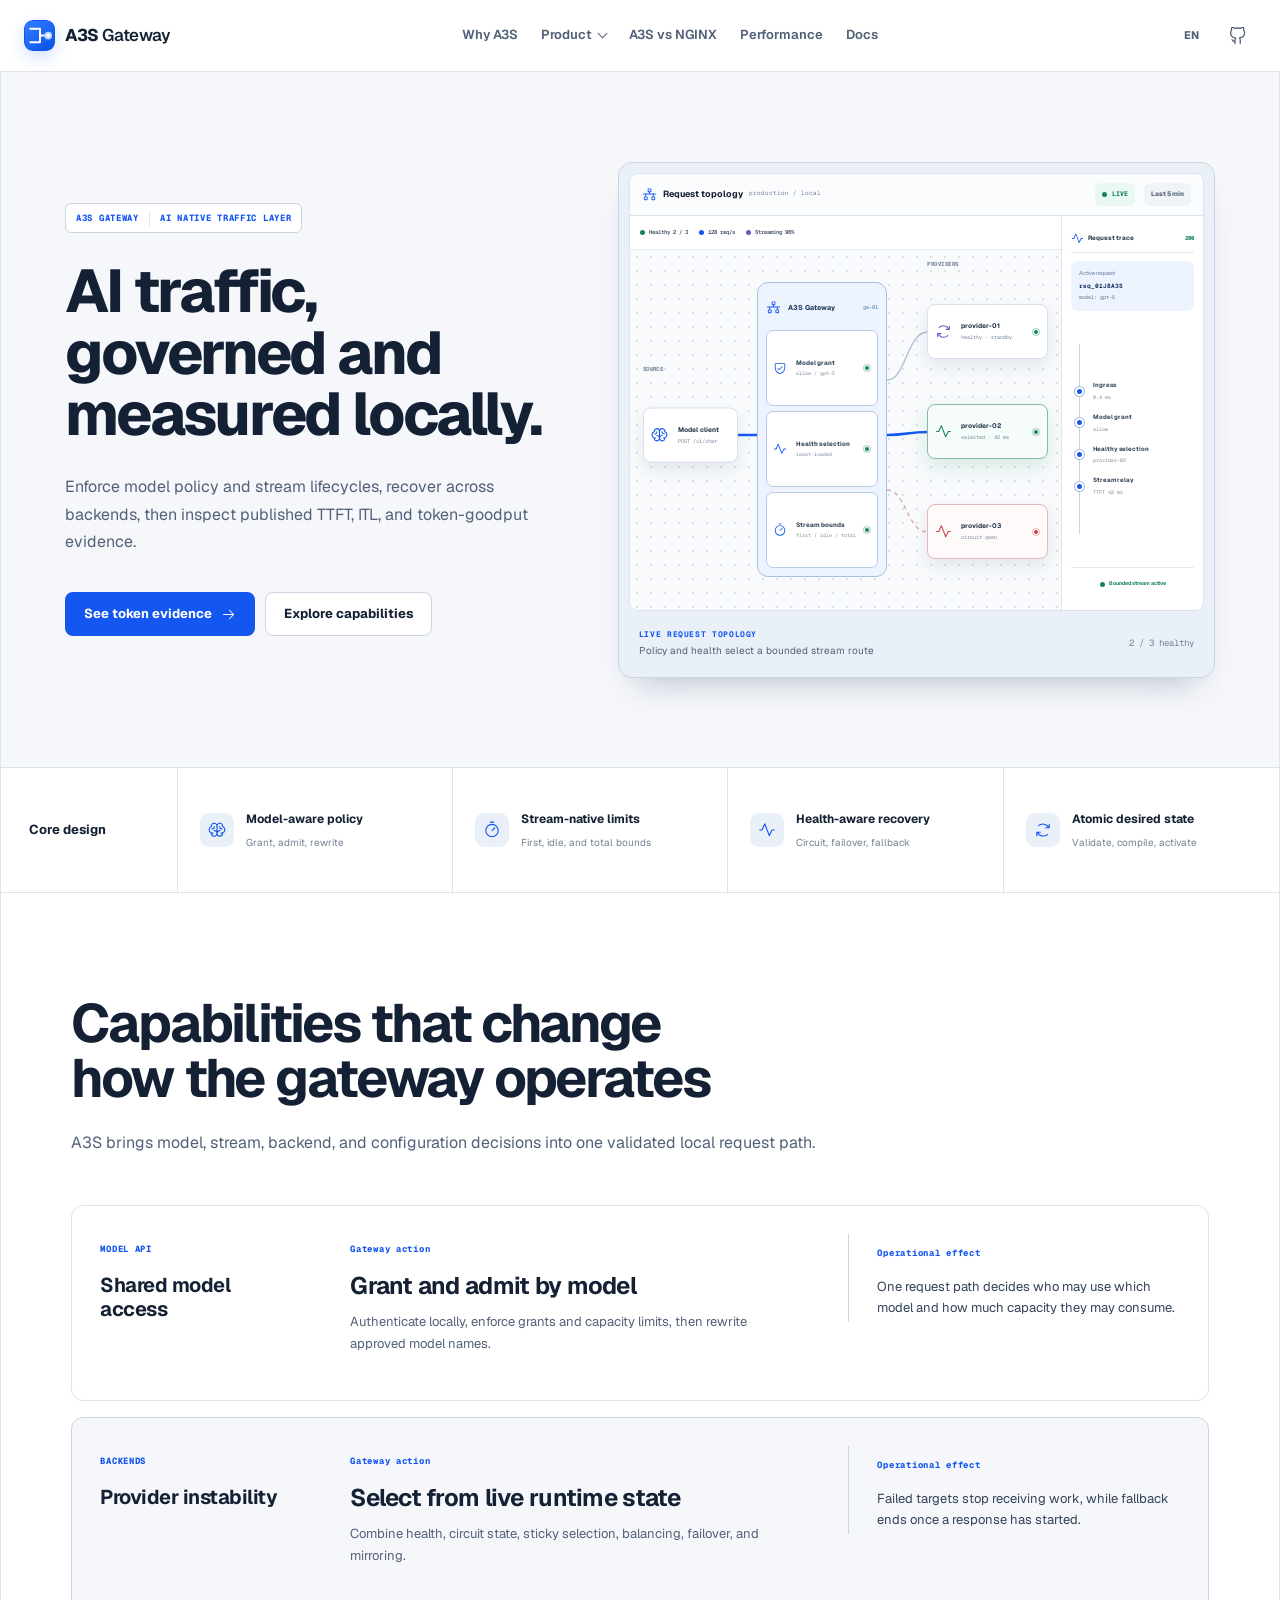
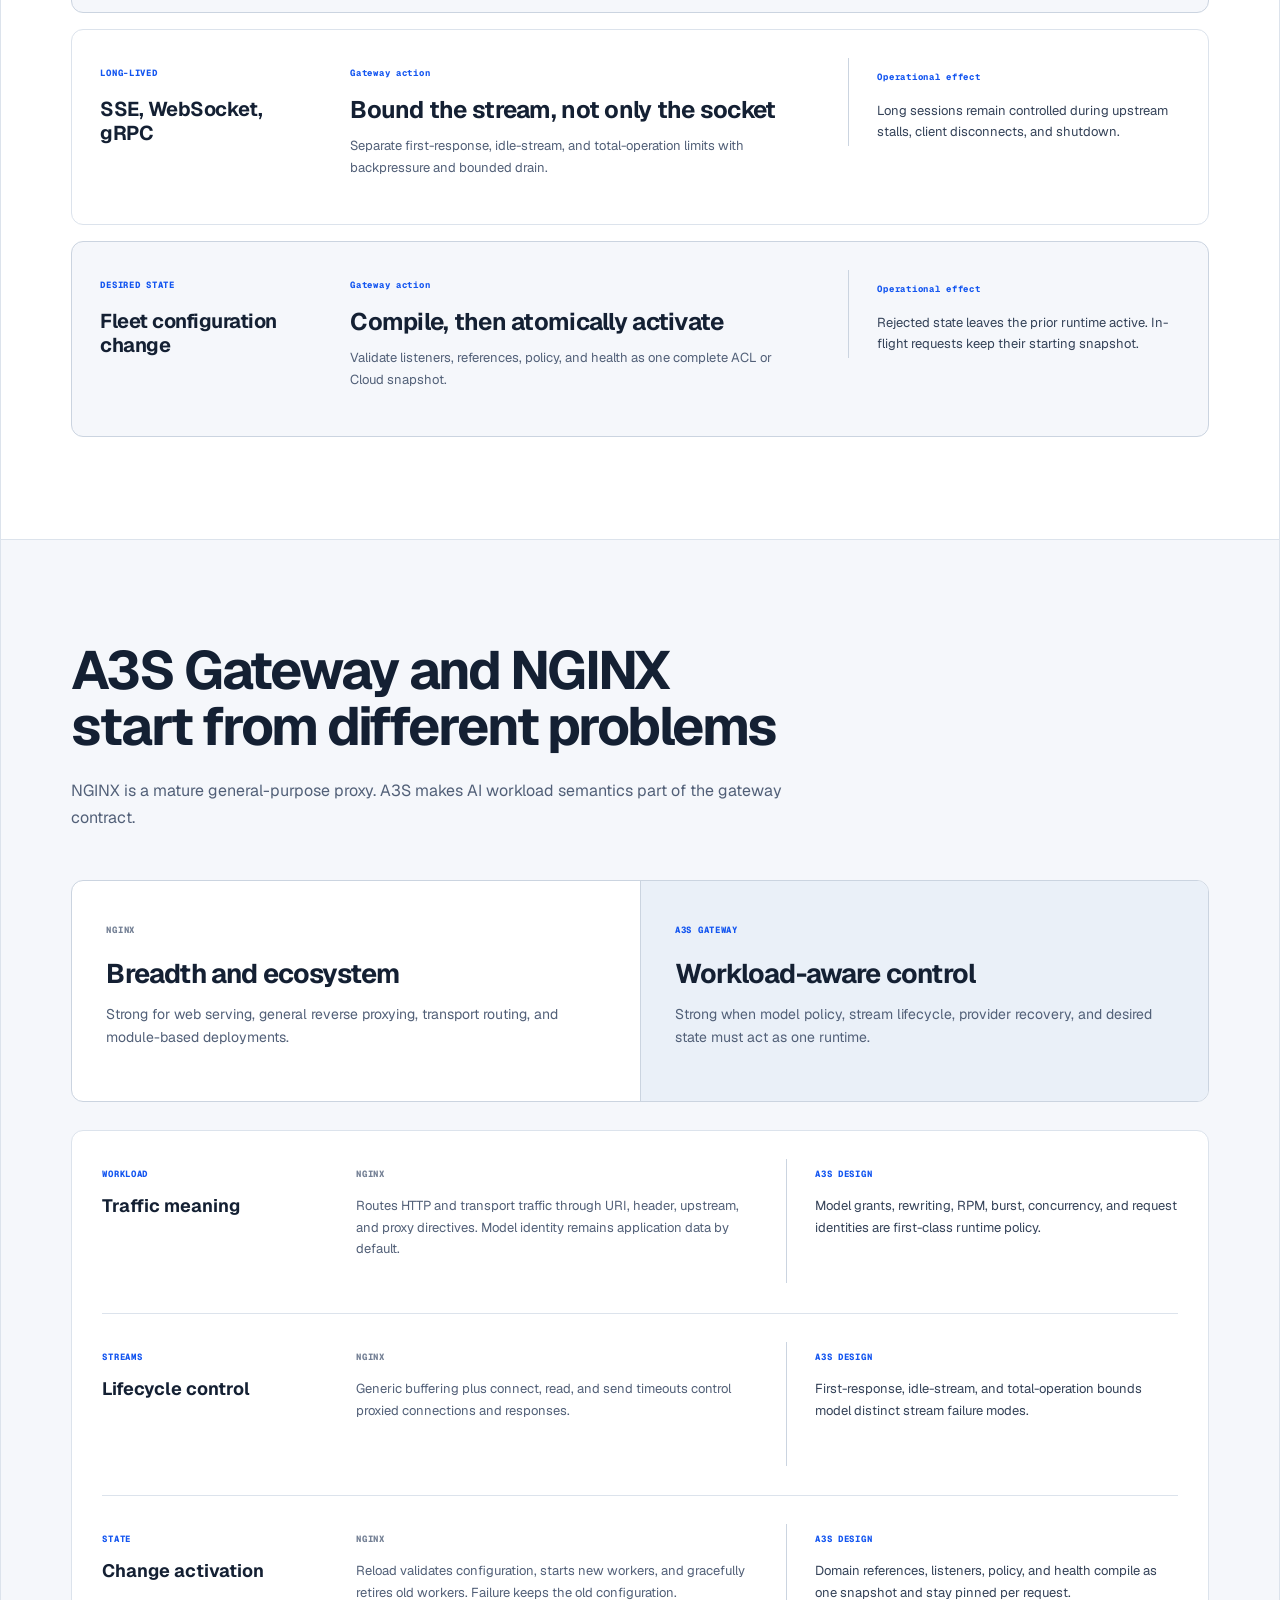
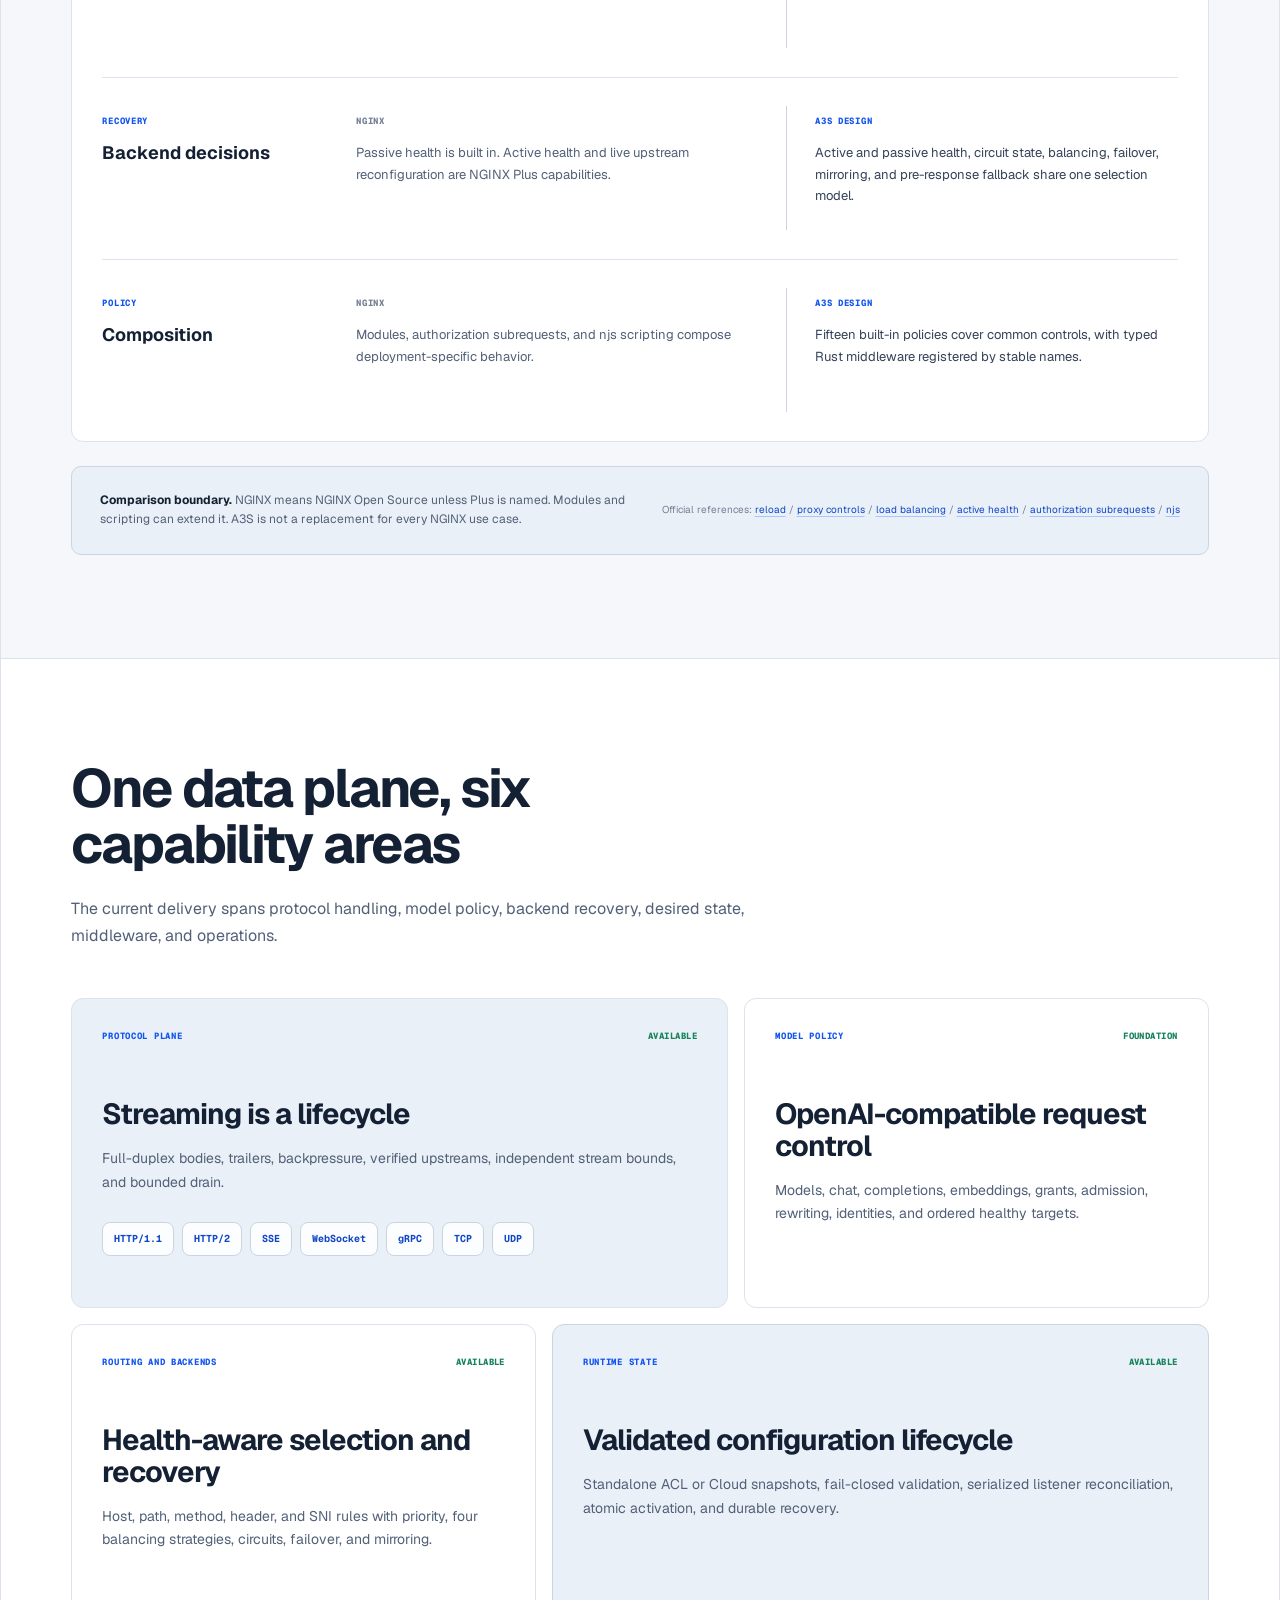
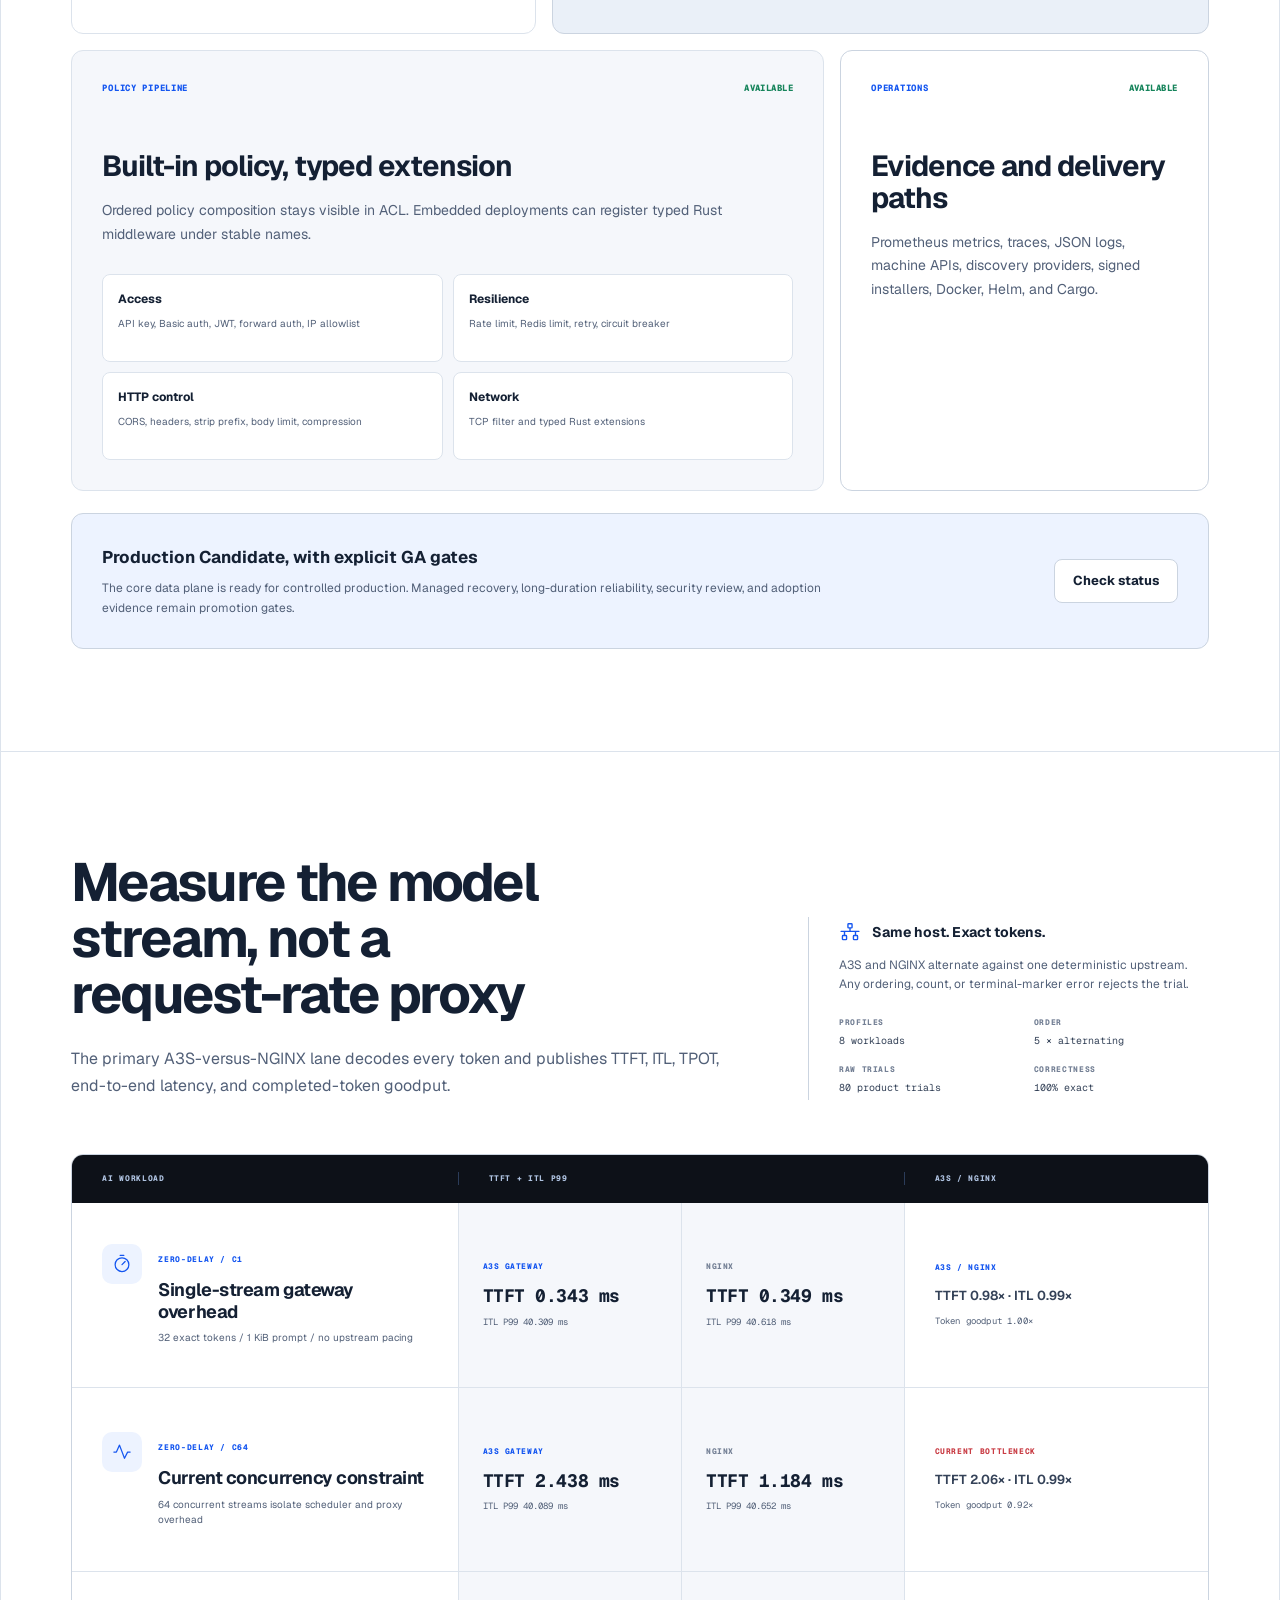
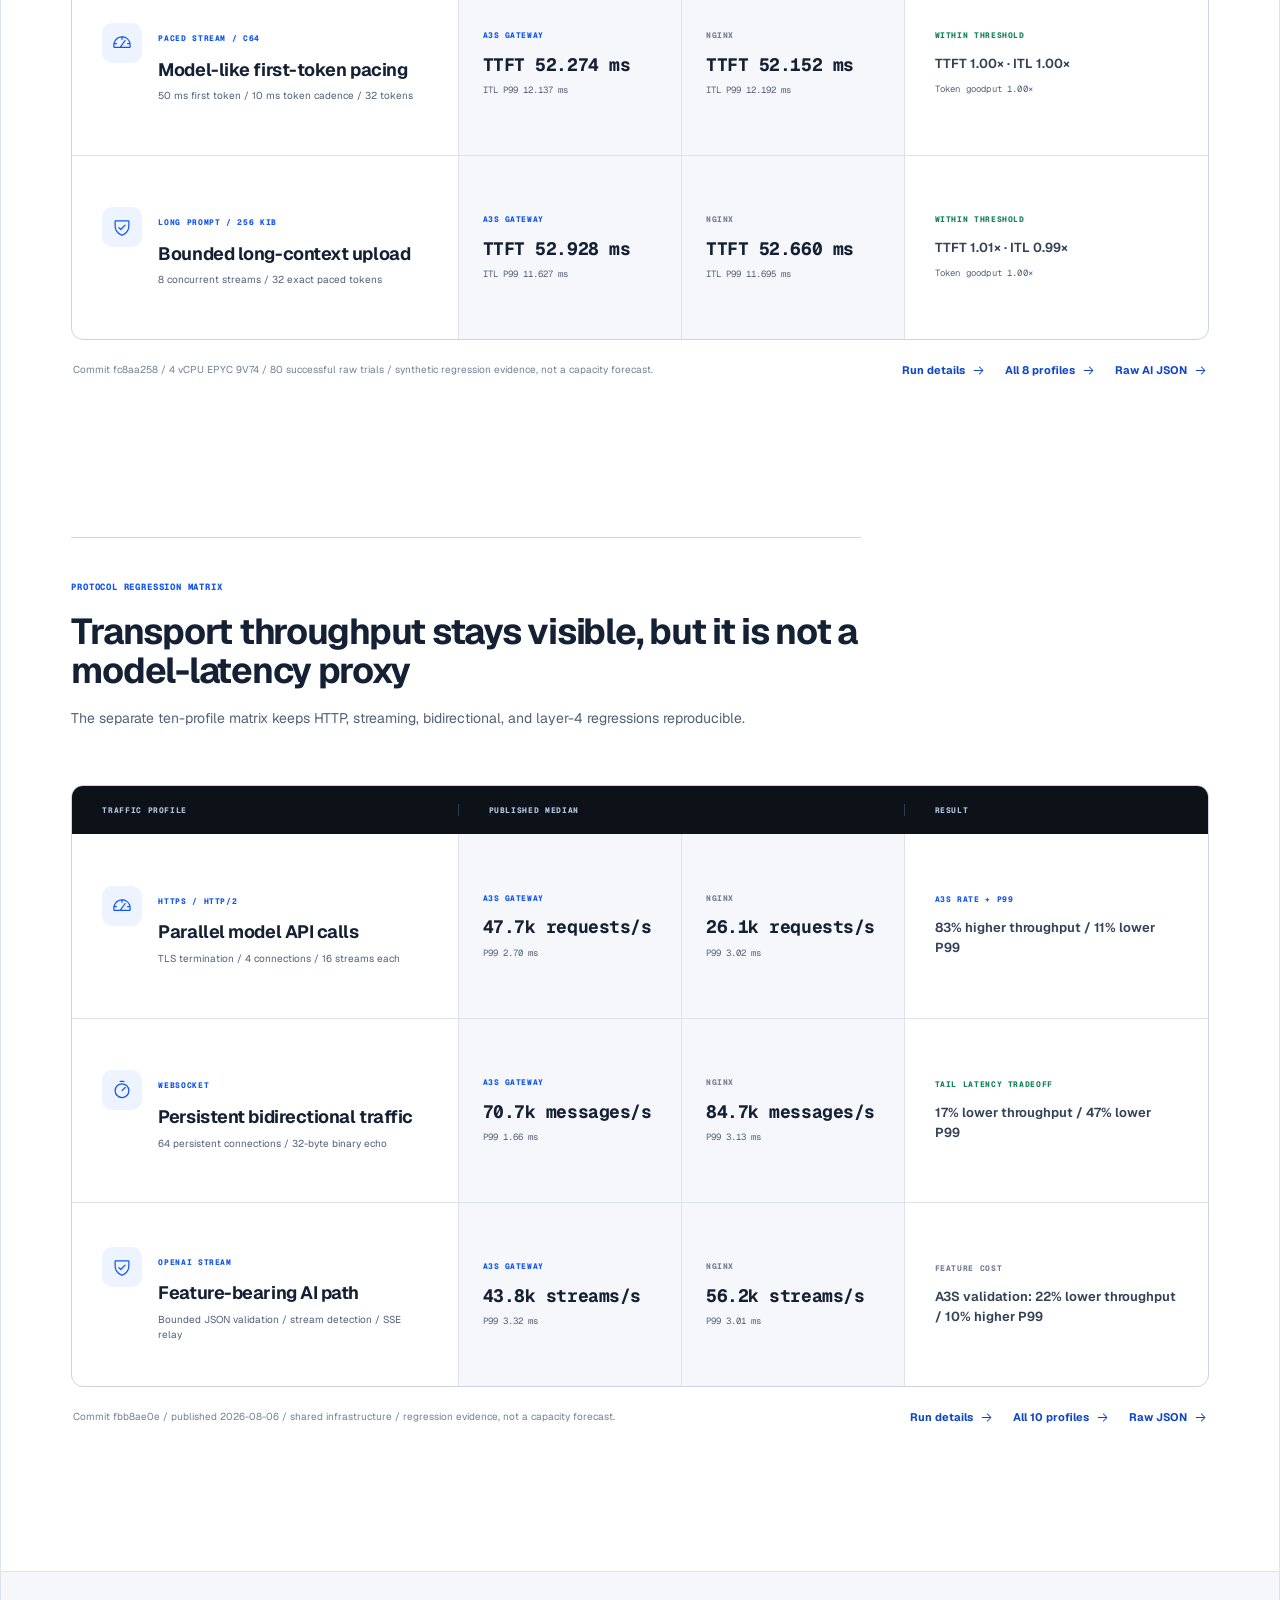
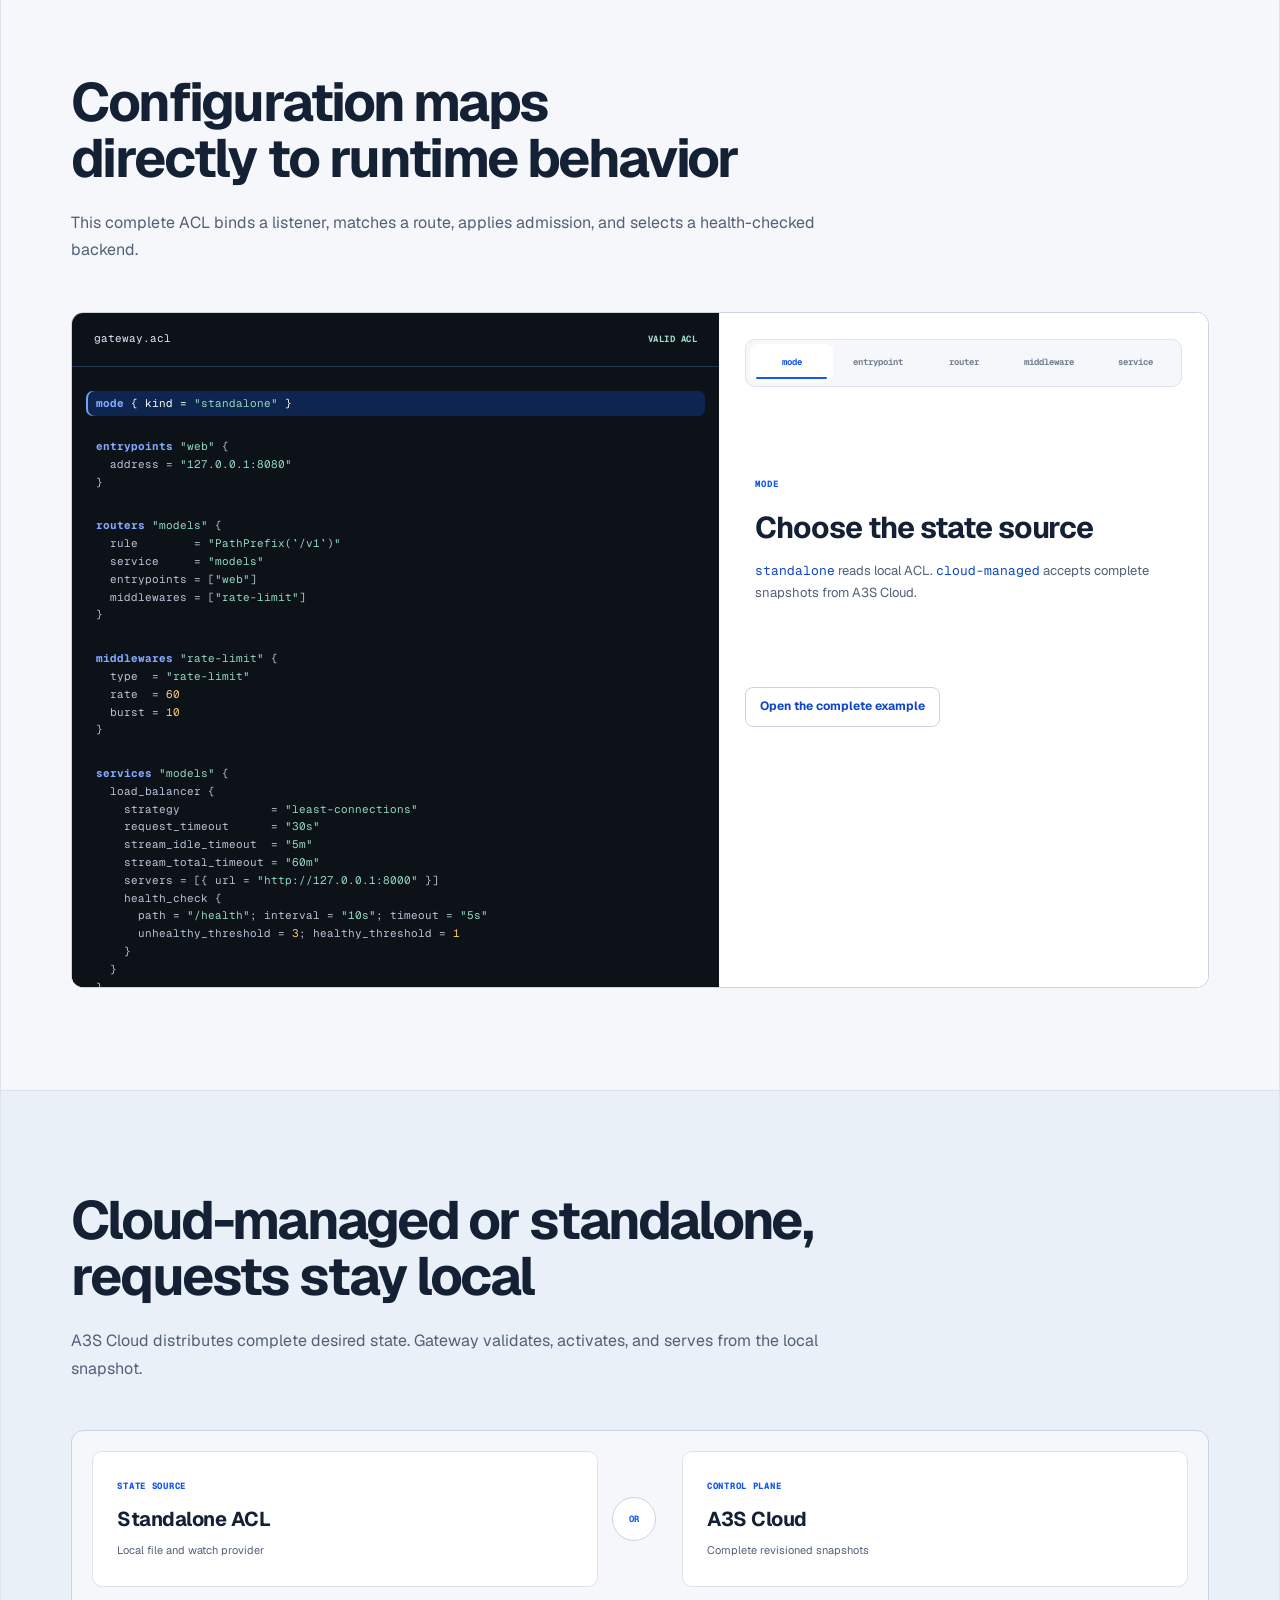
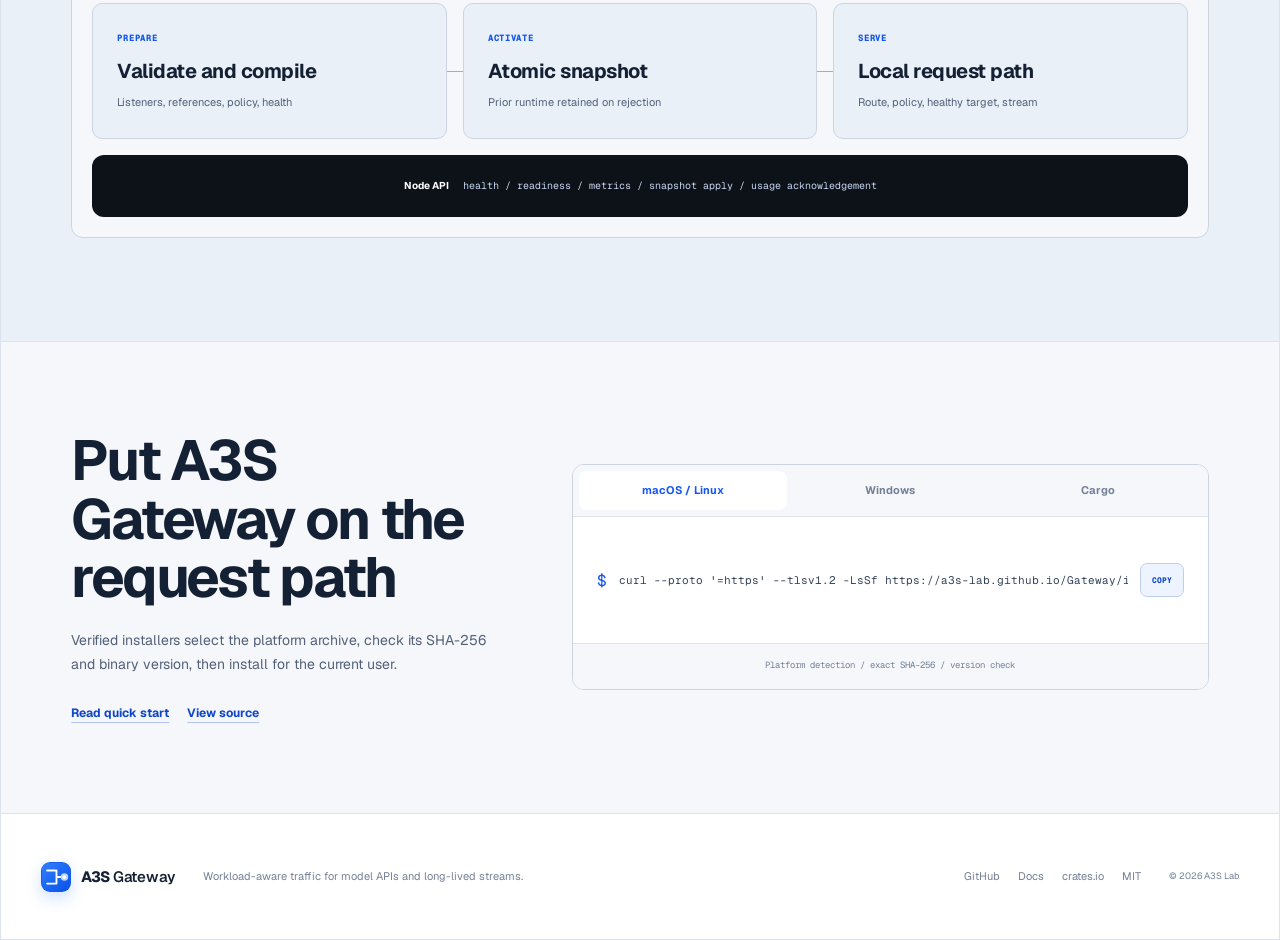
==== commit 67fec571: "feat(website): add bilingual live topology animation" ====
--- a/website/index.html
+++ b/website/index.html
@@ -18,10 +18,11 @@
     <link rel="preload" href="assets/fonts/geist-latin-wght-normal.woff2" as="font" type="font/woff2" crossorigin>
     <link rel="preload" href="assets/fonts/geist-mono-latin-wght-normal.woff2" as="font" type="font/woff2" crossorigin>
     <script>document.documentElement.classList.add("js");</script>
-    <link rel="stylesheet" href="styles/base.css?v=20260819a">
+    <link rel="stylesheet" href="styles/base.css?v=20260819b">
+    <link rel="stylesheet" href="styles/topology.css?v=20260819b">
     <link rel="stylesheet" href="styles/sections.css?v=20260819a">
-    <link rel="stylesheet" href="styles/responsive.css?v=20260819a">
-    <script src="app.js?v=20260813a" defer></script>
+    <link rel="stylesheet" href="styles/responsive.css?v=20260819b">
+    <script src="app.js?v=20260819b" defer></script>
   </head>
   <body>
     <a class="skip-link" href="#main-content">Skip to content</a>
@@ -79,14 +80,108 @@
           </div>
         </div>
 
-        <figure class="gateway-hero-visual reveal" data-delay="1" data-testid="request-path-demo">
-          <picture>
-            <source media="(prefers-reduced-motion: reduce)" srcset="assets/request-path-demo.svg">
-            <img src="assets/request-path-demo.gif" width="1200" height="640" alt="Animated network topology showing a model request entering A3S Gateway, policy excluding an unhealthy backend, selecting a healthy provider, and relaying the stream">
-          </picture>
-          <figcaption>
-            <span><b>LIVE TRAFFIC TOPOLOGY</b><small class="lang lang-en">Policy and health select the route</small><small class="lang lang-zh">策略与健康状态共同选路</small></span>
-            <code>healthy 2 / 3</code>
+        <figure class="gateway-hero-visual gateway-topology-scene reveal" data-delay="1" data-motion-scene data-testid="request-path-demo" aria-labelledby="gateway-topology-title">
+          <div class="gateway-topology-console" aria-hidden="true">
+            <header class="gateway-topology-consolebar">
+              <span class="gateway-topology-console-title">
+                <svg class="ui-icon"><use href="assets/phosphor-icons.svg#network"></use></svg>
+                <strong class="lang lang-en">Request topology</strong>
+                <strong class="lang lang-zh">请求拓扑</strong>
+                <small class="lang lang-en">production / local</small>
+                <small class="lang lang-zh">生产 / 本地</small>
+              </span>
+              <span class="gateway-topology-live"><i></i><span class="lang lang-en">LIVE</span><span class="lang lang-zh">实时</span></span>
+              <span class="gateway-topology-window"><span class="lang lang-en">Last 5 min</span><span class="lang lang-zh">最近 5 分钟</span></span>
+            </header>
+
+            <div class="gateway-topology-body">
+              <div class="gateway-topology-stage">
+                <div class="gateway-topology-toolbar">
+                  <span><i class="is-healthy"></i><span class="lang lang-en">Healthy 2 / 3</span><span class="lang lang-zh">健康 2 / 3</span></span>
+                  <span><i class="is-traffic"></i><span class="lang lang-en">128 req/s</span><span class="lang lang-zh">128 请求/秒</span></span>
+                  <span><i class="is-stream"></i><span class="lang lang-en">Streaming 96%</span><span class="lang lang-zh">流式 96%</span></span>
+                </div>
+
+                <div class="gateway-topology-map">
+                  <svg class="gateway-topology-links" viewBox="0 0 500 360" preserveAspectRatio="none">
+                    <path class="gateway-topology-link" d="M125 185 C136 185 138 185 148 185"></path>
+                    <path class="gateway-topology-link" d="M298 130 C320 130 321 82 345 82"></path>
+                    <path class="gateway-topology-link" d="M298 185 C320 185 323 182 345 182"></path>
+                    <path class="gateway-topology-link is-rejected" d="M298 240 C320 240 321 282 345 282"></path>
+                    <path class="gateway-topology-route is-ingress" pathLength="1" d="M125 185 C136 185 138 185 148 185"></path>
+                    <path class="gateway-topology-route is-selected" pathLength="1" d="M298 185 C320 185 323 182 345 182"></path>
+                    <circle class="gateway-topology-packet is-request" cx="0" cy="0" r="5"></circle>
+                    <circle class="gateway-topology-packet is-response" cx="0" cy="0" r="4"></circle>
+                  </svg>
+
+                  <span class="gateway-topology-group is-source"><span class="lang lang-en">SOURCE</span><span class="lang lang-zh">请求来源</span></span>
+                  <article class="gateway-topology-source">
+                    <svg class="ui-icon"><use href="assets/phosphor-icons.svg#brain"></use></svg>
+                    <span><strong class="lang lang-en">Model client</strong><strong class="lang lang-zh">模型客户端</strong><small>POST /v1/chat</small></span>
+                  </article>
+
+                  <section class="gateway-topology-gateway">
+                    <header>
+                      <svg class="ui-icon"><use href="assets/phosphor-icons.svg#network"></use></svg>
+                      <strong>A3S Gateway</strong>
+                      <small>gw-01</small>
+                    </header>
+                    <div class="gateway-topology-step is-policy">
+                      <svg class="ui-icon"><use href="assets/phosphor-icons.svg#shield-check"></use></svg>
+                      <span><b class="lang lang-en">Model grant</b><b class="lang lang-zh">模型授权</b><small class="lang lang-en">allow / gpt-5</small><small class="lang lang-zh">允许 / gpt-5</small></span>
+                      <i></i>
+                    </div>
+                    <div class="gateway-topology-step is-health">
+                      <svg class="ui-icon"><use href="assets/phosphor-icons.svg#pulse"></use></svg>
+                      <span><b class="lang lang-en">Health selection</b><b class="lang lang-zh">健康选择</b><small class="lang lang-en">least-loaded</small><small class="lang lang-zh">最低负载</small></span>
+                      <i></i>
+                    </div>
+                    <div class="gateway-topology-step is-stream">
+                      <svg class="ui-icon"><use href="assets/phosphor-icons.svg#timer"></use></svg>
+                      <span><b class="lang lang-en">Stream bounds</b><b class="lang lang-zh">流式边界</b><small class="lang lang-en">first / idle / total</small><small class="lang lang-zh">首响应 / 空闲 / 总时限</small></span>
+                      <i></i>
+                    </div>
+                  </section>
+
+                  <span class="gateway-topology-group is-providers"><span class="lang lang-en">PROVIDERS</span><span class="lang lang-zh">模型提供方</span></span>
+                  <article class="gateway-topology-provider is-standby">
+                    <svg class="ui-icon"><use href="assets/phosphor-icons.svg#arrows-clockwise"></use></svg>
+                    <span><strong>provider-01</strong><small class="lang lang-en">healthy · standby</small><small class="lang lang-zh">健康 · 备用</small></span>
+                    <i></i>
+                  </article>
+                  <article class="gateway-topology-provider is-selected">
+                    <svg class="ui-icon"><use href="assets/phosphor-icons.svg#pulse"></use></svg>
+                    <span><strong>provider-02</strong><small class="lang lang-en">selected · 42 ms</small><small class="lang lang-zh">已选 · 42 ms</small></span>
+                    <i></i>
+                  </article>
+                  <article class="gateway-topology-provider is-open">
+                    <svg class="ui-icon"><use href="assets/phosphor-icons.svg#pulse"></use></svg>
+                    <span><strong>provider-03</strong><small class="lang lang-en">circuit open</small><small class="lang lang-zh">熔断已开启</small></span>
+                    <i></i>
+                  </article>
+                </div>
+              </div>
+
+              <aside class="gateway-topology-inspector">
+                <header><span><svg class="ui-icon"><use href="assets/phosphor-icons.svg#pulse"></use></svg><strong class="lang lang-en">Request trace</strong><strong class="lang lang-zh">请求追踪</strong></span><small>200</small></header>
+                <div class="gateway-topology-request">
+                  <label class="lang lang-en">Active request</label><label class="lang lang-zh">当前请求</label>
+                  <strong>req_01J8A3S</strong>
+                  <code class="lang lang-en">model: gpt-5</code><code class="lang lang-zh">模型: gpt-5</code>
+                </div>
+                <ol>
+                  <li class="is-hop-1"><i></i><span><b class="lang lang-en">Ingress</b><b class="lang lang-zh">请求进入</b><small>0.4 ms</small></span></li>
+                  <li class="is-hop-2"><i></i><span><b class="lang lang-en">Model grant</b><b class="lang lang-zh">模型授权</b><small class="lang lang-en">allow</small><small class="lang lang-zh">允许</small></span></li>
+                  <li class="is-hop-3"><i></i><span><b class="lang lang-en">Healthy selection</b><b class="lang lang-zh">健康选择</b><small>provider-02</small></span></li>
+                  <li class="is-hop-4"><i></i><span><b class="lang lang-en">Stream relay</b><b class="lang lang-zh">流式转发</b><small>TTFT 42 ms</small></span></li>
+                </ol>
+                <footer><i></i><span class="lang lang-en">Bounded stream active</span><span class="lang lang-zh">有界流正在传输</span></footer>
+              </aside>
+            </div>
+          </div>
+          <figcaption id="gateway-topology-title">
+            <span><b><span class="lang lang-en">LIVE REQUEST TOPOLOGY</span><span class="lang lang-zh">实时请求拓扑</span></b><small class="lang lang-en">Policy and health select a bounded stream route</small><small class="lang lang-zh">策略与健康状态共同选择有界流路径</small></span>
+            <code><span class="lang lang-en">2 / 3 healthy</span><span class="lang lang-zh">2 / 3 健康</span></code>
           </figcaption>
         </figure>
       </section>
--- a/website/styles/base.css
+++ b/website/styles/base.css
@@ -517,20 +517,6 @@
   box-shadow: var(--shadow-raised);
 }
 
-.gateway-hero-visual picture {
-  display: block;
-  overflow: hidden;
-  border: 1px solid var(--line);
-  border-radius: 9px;
-  background: #ffffff;
-}
-
-.gateway-hero-visual img {
-  display: block;
-  width: 100%;
-  height: auto;
-}
-
 .gateway-hero-visual figcaption {
   display: flex;
   min-height: 56px;
--- a/website/styles/topology.css
+++ b/website/styles/topology.css
@@ -0,0 +1,722 @@
+.gateway-topology-console {
+  display: grid;
+  overflow: hidden;
+  border: 1px solid var(--line);
+  border-radius: 9px;
+  background: #ffffff;
+  grid-template-rows: 42px minmax(0, 1fr);
+}
+
+.gateway-topology-consolebar {
+  display: grid;
+  min-width: 0;
+  padding: 0 12px;
+  align-items: center;
+  grid-template-columns: minmax(0, 1fr) auto auto;
+  gap: 9px;
+  border-bottom: 1px solid var(--line);
+  color: var(--faint);
+  background: #fbfcfe;
+}
+
+.gateway-topology-console-title {
+  display: flex;
+  min-width: 0;
+  align-items: center;
+  gap: 6px;
+  color: var(--blue);
+}
+
+.gateway-topology-console-title .ui-icon {
+  width: 15px;
+  height: 15px;
+}
+
+.gateway-topology-console-title strong {
+  overflow: hidden;
+  color: var(--text);
+  font-size: 9px;
+  text-overflow: ellipsis;
+  white-space: nowrap;
+}
+
+.gateway-topology-console-title small {
+  overflow: hidden;
+  color: var(--faint);
+  font-family: var(--mono);
+  font-size: 6px;
+  text-overflow: ellipsis;
+  white-space: nowrap;
+}
+
+.gateway-topology-live,
+.gateway-topology-window {
+  display: inline-flex;
+  min-height: 23px;
+  padding: 0 7px;
+  align-items: center;
+  gap: 5px;
+  border-radius: 6px;
+  font-size: 6.5px;
+  font-weight: 740;
+}
+
+.gateway-topology-live {
+  color: var(--green);
+  background: var(--green-soft);
+  font-family: var(--mono);
+}
+
+.gateway-topology-live i {
+  width: 5px;
+  height: 5px;
+  border-radius: 50%;
+  background: var(--green);
+}
+
+.gateway-topology-window {
+  color: var(--muted);
+  background: #f0f3f7;
+}
+
+.gateway-topology-body {
+  display: grid;
+  min-width: 0;
+  min-height: 0;
+  grid-template-columns: minmax(0, 1fr) 142px;
+}
+
+.gateway-topology-stage {
+  min-width: 0;
+  overflow: hidden;
+  background: #f8fafc;
+}
+
+.gateway-topology-toolbar {
+  display: flex;
+  min-width: 0;
+  min-height: 34px;
+  padding: 0 10px;
+  align-items: center;
+  gap: 11px;
+  overflow: hidden;
+  border-bottom: 1px solid #e2e8f0;
+  background: #ffffff;
+}
+
+.gateway-topology-toolbar > span {
+  display: inline-flex;
+  min-width: 0;
+  align-items: center;
+  gap: 4px;
+  color: var(--muted);
+  font-family: var(--mono);
+  font-size: 5.7px;
+  font-weight: 680;
+  white-space: nowrap;
+}
+
+.gateway-topology-toolbar i {
+  width: 5px;
+  height: 5px;
+  flex: 0 0 auto;
+  border-radius: 50%;
+}
+
+.gateway-topology-toolbar .is-healthy {
+  background: var(--green);
+}
+
+.gateway-topology-toolbar .is-traffic {
+  background: var(--blue);
+}
+
+.gateway-topology-toolbar .is-stream {
+  background: #7057c8;
+}
+
+.gateway-topology-map {
+  position: relative;
+  height: 360px;
+  min-width: 0;
+  overflow: hidden;
+  background-color: #f8fafc;
+  background-image: radial-gradient(circle, #d4deea 0.7px, transparent 0.8px);
+  background-size: 14px 14px;
+}
+
+.gateway-topology-links {
+  position: absolute;
+  z-index: 0;
+  inset: 0;
+  width: 100%;
+  height: 100%;
+  pointer-events: none;
+}
+
+.gateway-topology-link,
+.gateway-topology-route {
+  fill: none;
+  vector-effect: non-scaling-stroke;
+}
+
+.gateway-topology-link {
+  stroke: #aebed1;
+  stroke-width: 1.35;
+}
+
+.gateway-topology-link.is-rejected {
+  stroke: #d8a5a9;
+  stroke-dasharray: 4 4;
+}
+
+.gateway-topology-route {
+  stroke: var(--blue);
+  stroke-linecap: round;
+  stroke-width: 2.4;
+}
+
+.gateway-topology-packet {
+  opacity: 0;
+  transform-box: view-box;
+  transform-origin: 0 0;
+  vector-effect: non-scaling-stroke;
+}
+
+.gateway-topology-packet.is-request {
+  fill: var(--blue);
+  stroke: #ffffff;
+  stroke-width: 2;
+}
+
+.gateway-topology-packet.is-response {
+  fill: var(--green);
+  stroke: #ffffff;
+  stroke-width: 2;
+}
+
+.gateway-topology-group {
+  position: absolute;
+  z-index: 1;
+  color: #7c8a9e;
+  font-family: var(--mono);
+  font-size: 5.8px;
+  font-weight: 760;
+  letter-spacing: 0.08em;
+}
+
+.gateway-topology-group.is-source {
+  top: 32%;
+  left: 3%;
+}
+
+.gateway-topology-group.is-providers {
+  top: 3%;
+  left: 69%;
+}
+
+.gateway-topology-source,
+.gateway-topology-provider {
+  position: absolute;
+  z-index: 2;
+  display: grid;
+  min-width: 0;
+  align-items: center;
+  border: 1px solid #d7e0eb;
+  border-radius: 8px;
+  background: #ffffff;
+  box-shadow: 0 7px 16px rgba(36, 67, 112, 0.1);
+}
+
+.gateway-topology-source {
+  top: 51.5%;
+  left: 3%;
+  width: 22%;
+  min-height: 55px;
+  padding: 7px;
+  grid-template-columns: 22px minmax(0, 1fr);
+  gap: 5px;
+  color: var(--blue);
+  transform: translateY(-50%);
+}
+
+.gateway-topology-source .ui-icon,
+.gateway-topology-provider .ui-icon {
+  width: 17px;
+  height: 17px;
+}
+
+.gateway-topology-source strong,
+.gateway-topology-source small,
+.gateway-topology-provider strong,
+.gateway-topology-provider small {
+  display: block;
+  overflow: hidden;
+  text-overflow: ellipsis;
+  white-space: nowrap;
+}
+
+.gateway-topology-source strong,
+.gateway-topology-provider strong {
+  color: #26364c;
+  font-size: 6.7px;
+}
+
+.gateway-topology-source small,
+.gateway-topology-provider small {
+  margin-top: 2px;
+  color: #76869b;
+  font-family: var(--mono);
+  font-size: 5.2px;
+}
+
+.gateway-topology-gateway {
+  position: absolute;
+  z-index: 2;
+  top: 9%;
+  left: 29.6%;
+  display: grid;
+  width: 30%;
+  height: 82%;
+  padding: 8px;
+  grid-template-rows: 34px repeat(3, minmax(0, 1fr));
+  gap: 5px;
+  border: 1px solid #a9bfdf;
+  border-radius: 11px;
+  background: #edf4ff;
+}
+
+.gateway-topology-gateway > header {
+  display: grid;
+  min-width: 0;
+  align-items: center;
+  grid-template-columns: 18px minmax(0, 1fr) auto;
+  gap: 4px;
+  color: var(--blue);
+}
+
+.gateway-topology-gateway > header .ui-icon {
+  width: 15px;
+  height: 15px;
+}
+
+.gateway-topology-gateway > header strong {
+  overflow: hidden;
+  color: #1d3557;
+  font-size: 7px;
+  text-overflow: ellipsis;
+  white-space: nowrap;
+}
+
+.gateway-topology-gateway > header small {
+  color: #6380a8;
+  font-family: var(--mono);
+  font-size: 5.4px;
+}
+
+.gateway-topology-step {
+  position: relative;
+  display: grid;
+  min-width: 0;
+  padding: 6px;
+  align-items: center;
+  grid-template-columns: 18px minmax(0, 1fr) 7px;
+  gap: 5px;
+  border: 1px solid #b8cae4;
+  border-radius: 7px;
+  color: var(--blue);
+  background: #ffffff;
+}
+
+.gateway-topology-step .ui-icon {
+  width: 14px;
+  height: 14px;
+}
+
+.gateway-topology-step b,
+.gateway-topology-step small {
+  display: block;
+  overflow: hidden;
+  text-overflow: ellipsis;
+  white-space: nowrap;
+}
+
+.gateway-topology-step b {
+  color: #2f4057;
+  font-size: 6.3px;
+}
+
+.gateway-topology-step small {
+  margin-top: 2px;
+  color: #7b899d;
+  font-family: var(--mono);
+  font-size: 4.9px;
+}
+
+.gateway-topology-step > i,
+.gateway-topology-provider > i {
+  width: 6px;
+  height: 6px;
+  border: 1px solid #ffffff;
+  border-radius: 50%;
+  background: var(--green);
+  box-shadow: 0 0 0 1px rgba(22, 132, 91, 0.3);
+}
+
+.gateway-topology-provider {
+  left: 69%;
+  width: 28%;
+  min-height: 55px;
+  padding: 7px;
+  grid-template-columns: 21px minmax(0, 1fr) 7px;
+  gap: 5px;
+}
+
+.gateway-topology-provider.is-standby {
+  top: 15.2%;
+  color: #7057c8;
+}
+
+.gateway-topology-provider.is-selected {
+  top: 43%;
+  border-color: #87b9a7;
+  color: var(--green);
+  background: #f6fcf9;
+  box-shadow: 0 8px 19px rgba(22, 132, 91, 0.14);
+}
+
+.gateway-topology-provider.is-open {
+  top: 70.8%;
+  border-color: #e2b8bb;
+  color: var(--red);
+  background: #fffafa;
+}
+
+.gateway-topology-provider.is-open > i {
+  background: var(--red);
+  box-shadow: 0 0 0 1px rgba(201, 61, 69, 0.28);
+}
+
+.gateway-topology-inspector {
+  display: grid;
+  min-width: 0;
+  padding: 9px;
+  grid-template-rows: 28px auto minmax(0, 1fr) 34px;
+  gap: 8px;
+  border-left: 1px solid var(--line);
+  background: #ffffff;
+}
+
+.gateway-topology-inspector > header {
+  display: flex;
+  min-width: 0;
+  align-items: center;
+  justify-content: space-between;
+  gap: 5px;
+  border-bottom: 1px solid #e3e8ef;
+}
+
+.gateway-topology-inspector > header > span {
+  display: inline-flex;
+  min-width: 0;
+  align-items: center;
+  gap: 4px;
+  color: var(--blue);
+}
+
+.gateway-topology-inspector > header .ui-icon {
+  width: 13px;
+  height: 13px;
+}
+
+.gateway-topology-inspector > header strong {
+  color: #28384e;
+  font-size: 6.3px;
+}
+
+.gateway-topology-inspector > header small {
+  color: var(--green);
+  font-family: var(--mono);
+  font-size: 5.6px;
+  font-weight: 720;
+}
+
+.gateway-topology-request {
+  padding: 8px;
+  border-radius: 7px;
+  background: #edf4ff;
+}
+
+.gateway-topology-request label,
+.gateway-topology-request strong,
+.gateway-topology-request code {
+  display: block;
+}
+
+.gateway-topology-request label {
+  color: #697f9f;
+  font-size: 5.7px;
+}
+
+.gateway-topology-request strong {
+  margin-top: 4px;
+  color: #18345e;
+  font-family: var(--mono);
+  font-size: 6.1px;
+}
+
+.gateway-topology-request code {
+  margin-top: 3px;
+  color: #61738d;
+  font-size: 5.2px;
+}
+
+.gateway-topology-inspector ol {
+  position: relative;
+  display: grid;
+  margin: 0;
+  padding: 4px 0;
+  align-content: center;
+  gap: 12px;
+  list-style: none;
+}
+
+.gateway-topology-inspector ol::before {
+  position: absolute;
+  top: 25px;
+  bottom: 25px;
+  left: 8px;
+  width: 1px;
+  background: #c7d4e4;
+  content: "";
+}
+
+.gateway-topology-inspector li {
+  position: relative;
+  z-index: 1;
+  display: grid;
+  min-width: 0;
+  align-items: center;
+  grid-template-columns: 17px minmax(0, 1fr);
+  gap: 5px;
+}
+
+.gateway-topology-inspector li > i {
+  width: 9px;
+  height: 9px;
+  margin-left: 4px;
+  border: 2px solid #ffffff;
+  border-radius: 50%;
+  background: var(--blue);
+  box-shadow: 0 0 0 1px #a8bddb;
+}
+
+.gateway-topology-inspector li b,
+.gateway-topology-inspector li small {
+  display: block;
+  overflow: hidden;
+  text-overflow: ellipsis;
+  white-space: nowrap;
+}
+
+.gateway-topology-inspector li b {
+  color: #344257;
+  font-size: 6.1px;
+}
+
+.gateway-topology-inspector li small {
+  margin-top: 2px;
+  color: #7e8b9d;
+  font-family: var(--mono);
+  font-size: 5px;
+}
+
+.gateway-topology-inspector > footer {
+  display: flex;
+  min-width: 0;
+  align-items: center;
+  justify-content: center;
+  gap: 4px;
+  overflow: hidden;
+  border-top: 1px solid #e2e8f0;
+  color: var(--green);
+  font-size: 5.3px;
+  font-weight: 680;
+  white-space: nowrap;
+}
+
+.gateway-topology-inspector > footer i {
+  width: 5px;
+  height: 5px;
+  flex: 0 0 auto;
+  border-radius: 50%;
+  background: var(--green);
+}
+
+.gateway-topology-scene.is-motion-active .gateway-topology-route.is-ingress {
+  animation: gateway-topology-ingress 12s ease infinite;
+}
+
+.gateway-topology-scene.is-motion-active .gateway-topology-route.is-selected {
+  animation: gateway-topology-selection 12s ease infinite;
+}
+
+.gateway-topology-scene.is-motion-active .gateway-topology-packet.is-request {
+  animation: gateway-topology-request-packet 12s cubic-bezier(0.45, 0, 0.25, 1) infinite;
+}
+
+.gateway-topology-scene.is-motion-active .gateway-topology-packet.is-response {
+  animation: gateway-topology-response-packet 12s cubic-bezier(0.45, 0, 0.25, 1) infinite;
+}
+
+.gateway-topology-scene.is-motion-active .gateway-topology-step,
+.gateway-topology-scene.is-motion-active .gateway-topology-inspector li {
+  animation: gateway-topology-node-state 12s ease infinite;
+}
+
+.gateway-topology-scene.is-motion-active .gateway-topology-step.is-health,
+.gateway-topology-scene.is-motion-active .gateway-topology-inspector .is-hop-2 {
+  animation-delay: 0.7s;
+}
+
+.gateway-topology-scene.is-motion-active .gateway-topology-step.is-stream,
+.gateway-topology-scene.is-motion-active .gateway-topology-inspector .is-hop-3 {
+  animation-delay: 1.4s;
+}
+
+.gateway-topology-scene.is-motion-active .gateway-topology-inspector .is-hop-4 {
+  animation-delay: 2.1s;
+}
+
+.gateway-topology-scene.is-motion-active .gateway-topology-provider.is-selected {
+  animation: gateway-topology-provider-state 12s ease infinite;
+}
+
+@keyframes gateway-topology-ingress {
+  0%, 6% {
+    opacity: 0;
+    stroke-dasharray: 1;
+    stroke-dashoffset: 1;
+  }
+  10% {
+    opacity: 1;
+  }
+  26%, 84% {
+    opacity: 1;
+    stroke-dasharray: 1;
+    stroke-dashoffset: 0;
+  }
+  100% {
+    opacity: 0;
+    stroke-dasharray: 1;
+    stroke-dashoffset: -1;
+  }
+}
+
+@keyframes gateway-topology-selection {
+  0%, 44% {
+    opacity: 0;
+    stroke-dasharray: 1;
+    stroke-dashoffset: 1;
+  }
+  48% {
+    opacity: 1;
+  }
+  66%, 88% {
+    opacity: 1;
+    stroke-dasharray: 1;
+    stroke-dashoffset: 0;
+  }
+  100% {
+    opacity: 0;
+    stroke-dasharray: 1;
+    stroke-dashoffset: -1;
+  }
+}
+
+@keyframes gateway-topology-request-packet {
+  0%, 7% {
+    opacity: 0;
+    transform: translate3d(110px, 185px, 0) scale(0.7);
+  }
+  11% {
+    opacity: 1;
+    transform: translate3d(125px, 185px, 0) scale(1);
+  }
+  28% {
+    transform: translate3d(151px, 185px, 0) scale(1);
+  }
+  48% {
+    transform: translate3d(285px, 185px, 0) scale(1);
+  }
+  66%, 82% {
+    opacity: 1;
+    transform: translate3d(458px, 182px, 0) scale(1);
+  }
+  90%, 100% {
+    opacity: 0;
+    transform: translate3d(458px, 182px, 0) scale(0.7);
+  }
+}
+
+@keyframes gateway-topology-response-packet {
+  0%, 67% {
+    opacity: 0;
+    transform: translate3d(458px, 182px, 0) scale(0.7);
+  }
+  71% {
+    opacity: 1;
+    transform: translate3d(445px, 182px, 0) scale(1);
+  }
+  81% {
+    transform: translate3d(300px, 185px, 0) scale(1);
+  }
+  91%, 96% {
+    opacity: 1;
+    transform: translate3d(122px, 185px, 0) scale(1);
+  }
+  100% {
+    opacity: 0;
+    transform: translate3d(108px, 185px, 0) scale(0.7);
+  }
+}
+
+@keyframes gateway-topology-node-state {
+  0%, 20% {
+    opacity: 0.48;
+    border-color: #d7e0eb;
+    box-shadow: none;
+    transform: translateX(2px);
+  }
+  27%, 78% {
+    opacity: 1;
+    border-color: #8eadd8;
+    box-shadow: 0 7px 16px rgba(20, 86, 240, 0.12);
+    transform: translateX(0);
+  }
+  100% {
+    opacity: 0.48;
+    border-color: #d7e0eb;
+    box-shadow: none;
+    transform: translateX(2px);
+  }
+}
+
+@keyframes gateway-topology-provider-state {
+  0%, 50% {
+    border-color: #d7e0eb;
+    box-shadow: none;
+    transform: translateY(0);
+  }
+  58%, 84% {
+    border-color: #5fa589;
+    box-shadow: 0 9px 20px rgba(22, 132, 91, 0.18);
+    transform: translateY(-1px);
+  }
+  100% {
+    border-color: #d7e0eb;
+    box-shadow: none;
+    transform: translateY(0);
+  }
+}
+
--- a/website/styles/responsive.css
+++ b/website/styles/responsive.css
@@ -258,6 +258,14 @@
     grid-column: 3;
   }
 
+  .gateway-topology-body {
+    grid-template-columns: 1fr;
+  }
+
+  .gateway-topology-inspector {
+    display: none;
+  }
+
   .github-link {
     display: none;
   }
@@ -384,8 +392,47 @@
     border-radius: 12px;
   }
 
-  .gateway-hero-visual picture {
+  .gateway-topology-console {
     border-radius: 8px;
+  }
+
+  .gateway-topology-consolebar {
+    padding-right: 8px;
+    padding-left: 8px;
+  }
+
+  .gateway-topology-console-title small,
+  .gateway-topology-window {
+    display: none;
+  }
+
+  .gateway-topology-map {
+    height: 320px;
+  }
+
+  .gateway-topology-source {
+    width: 24%;
+  }
+
+  .gateway-topology-gateway {
+    width: 32%;
+  }
+
+  .gateway-topology-provider {
+    left: 68.5%;
+    width: 29%;
+  }
+
+  .gateway-topology-group.is-providers {
+    left: 68.5%;
+  }
+
+  .gateway-topology-gateway > header small {
+    display: none;
+  }
+
+  .gateway-topology-toolbar {
+    gap: 8px;
   }
 
   .gateway-hero-visual figcaption {
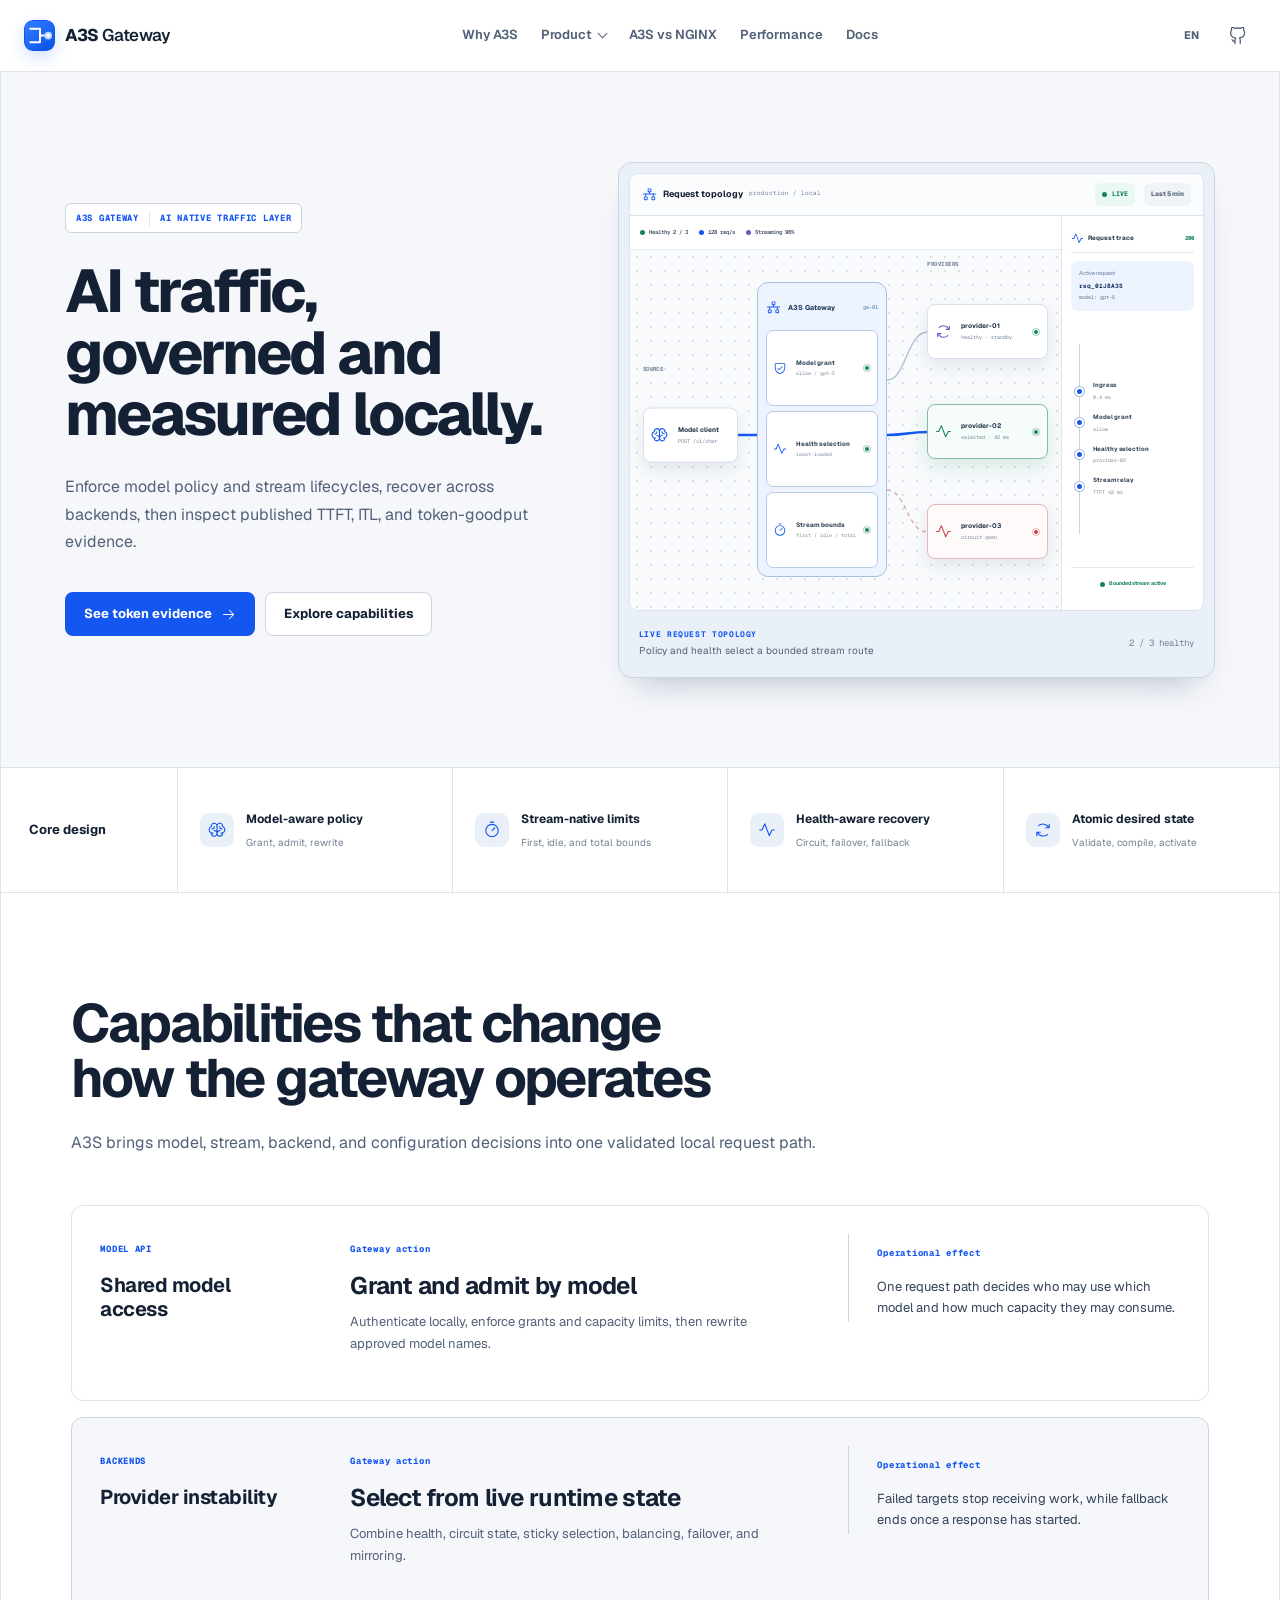
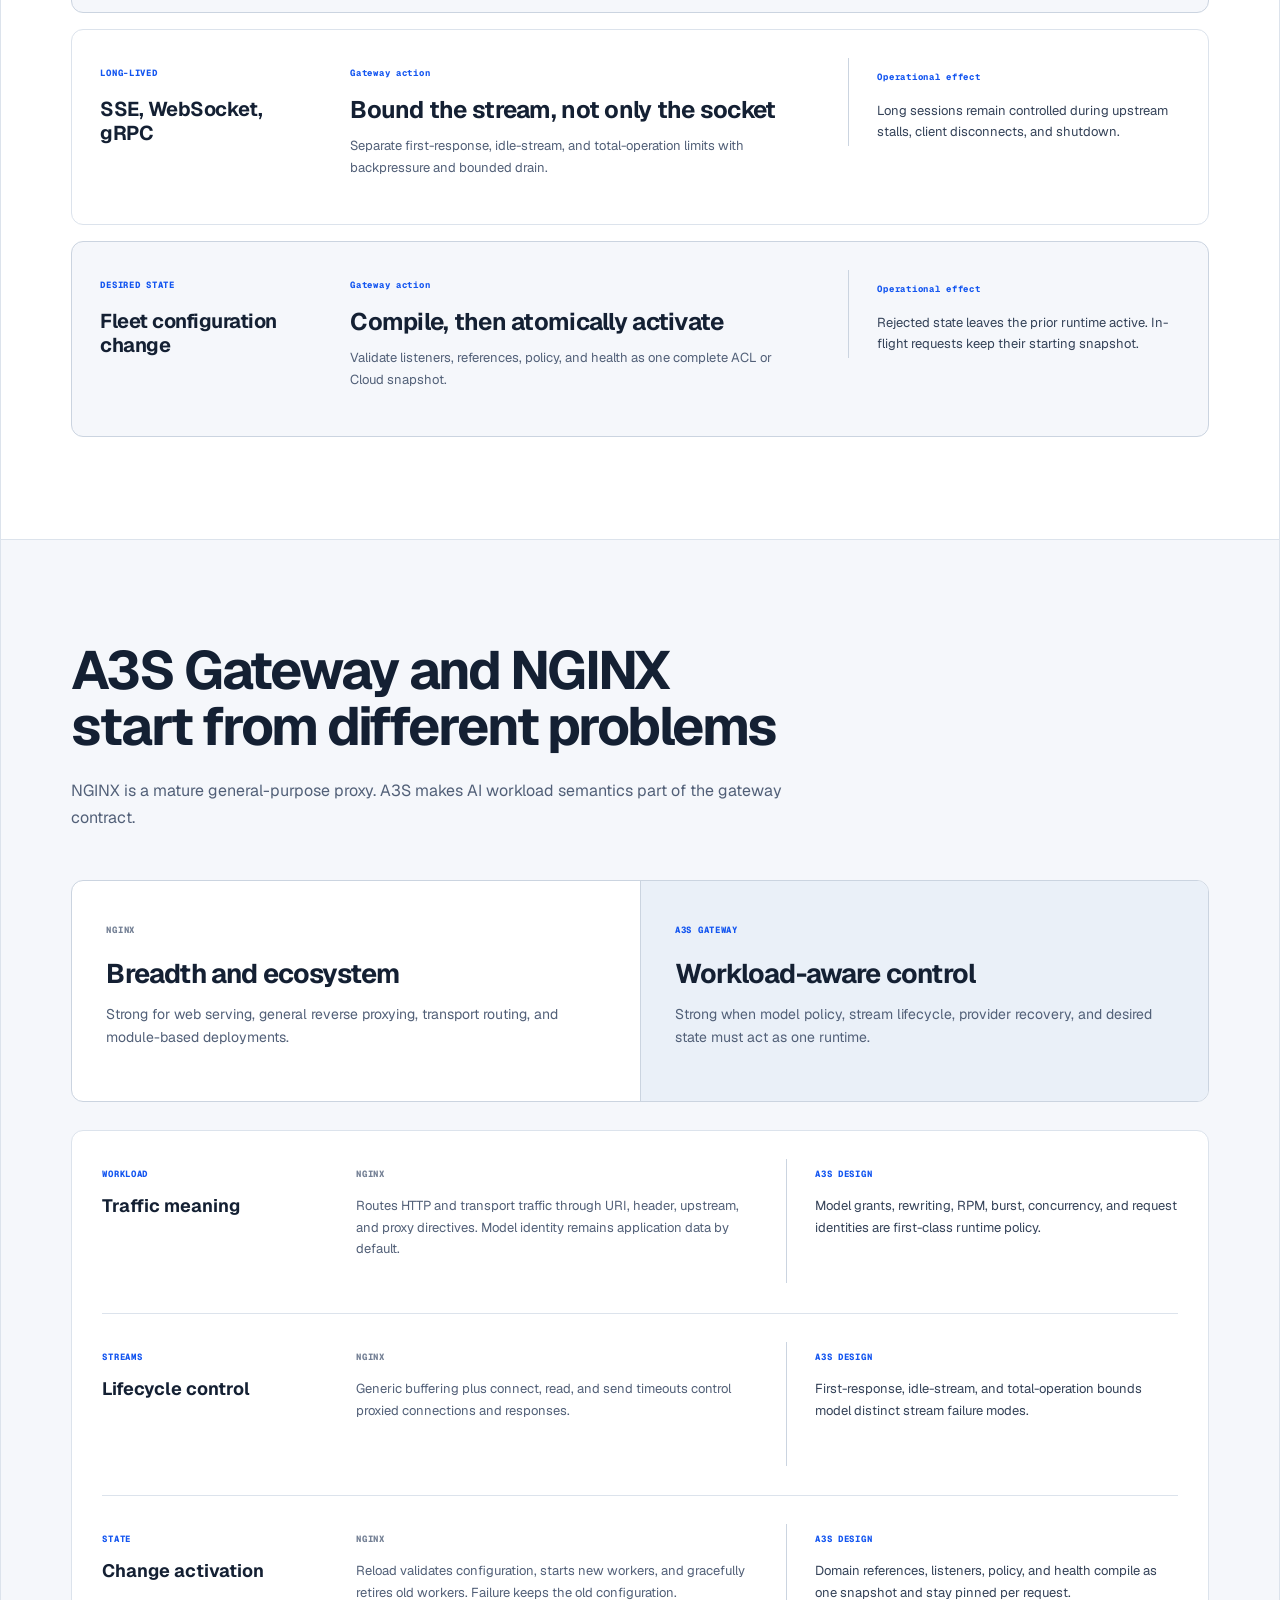
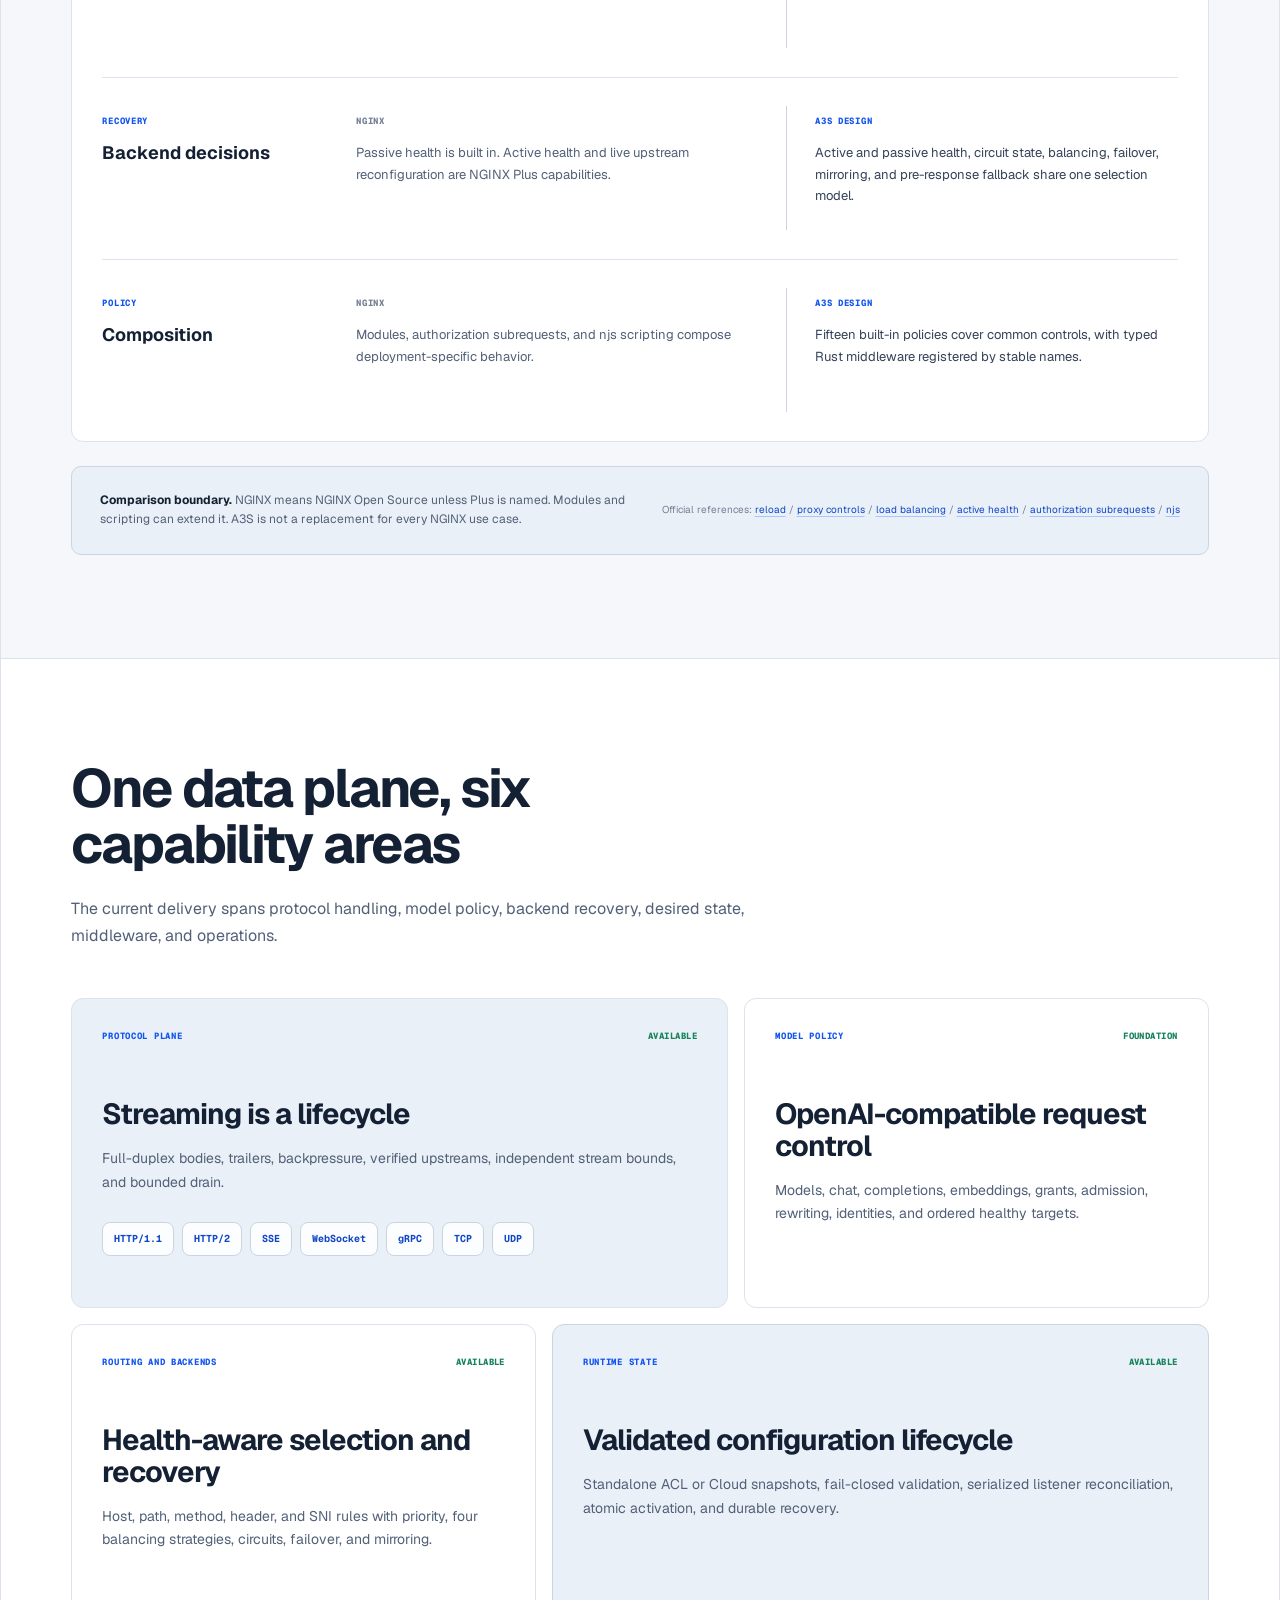
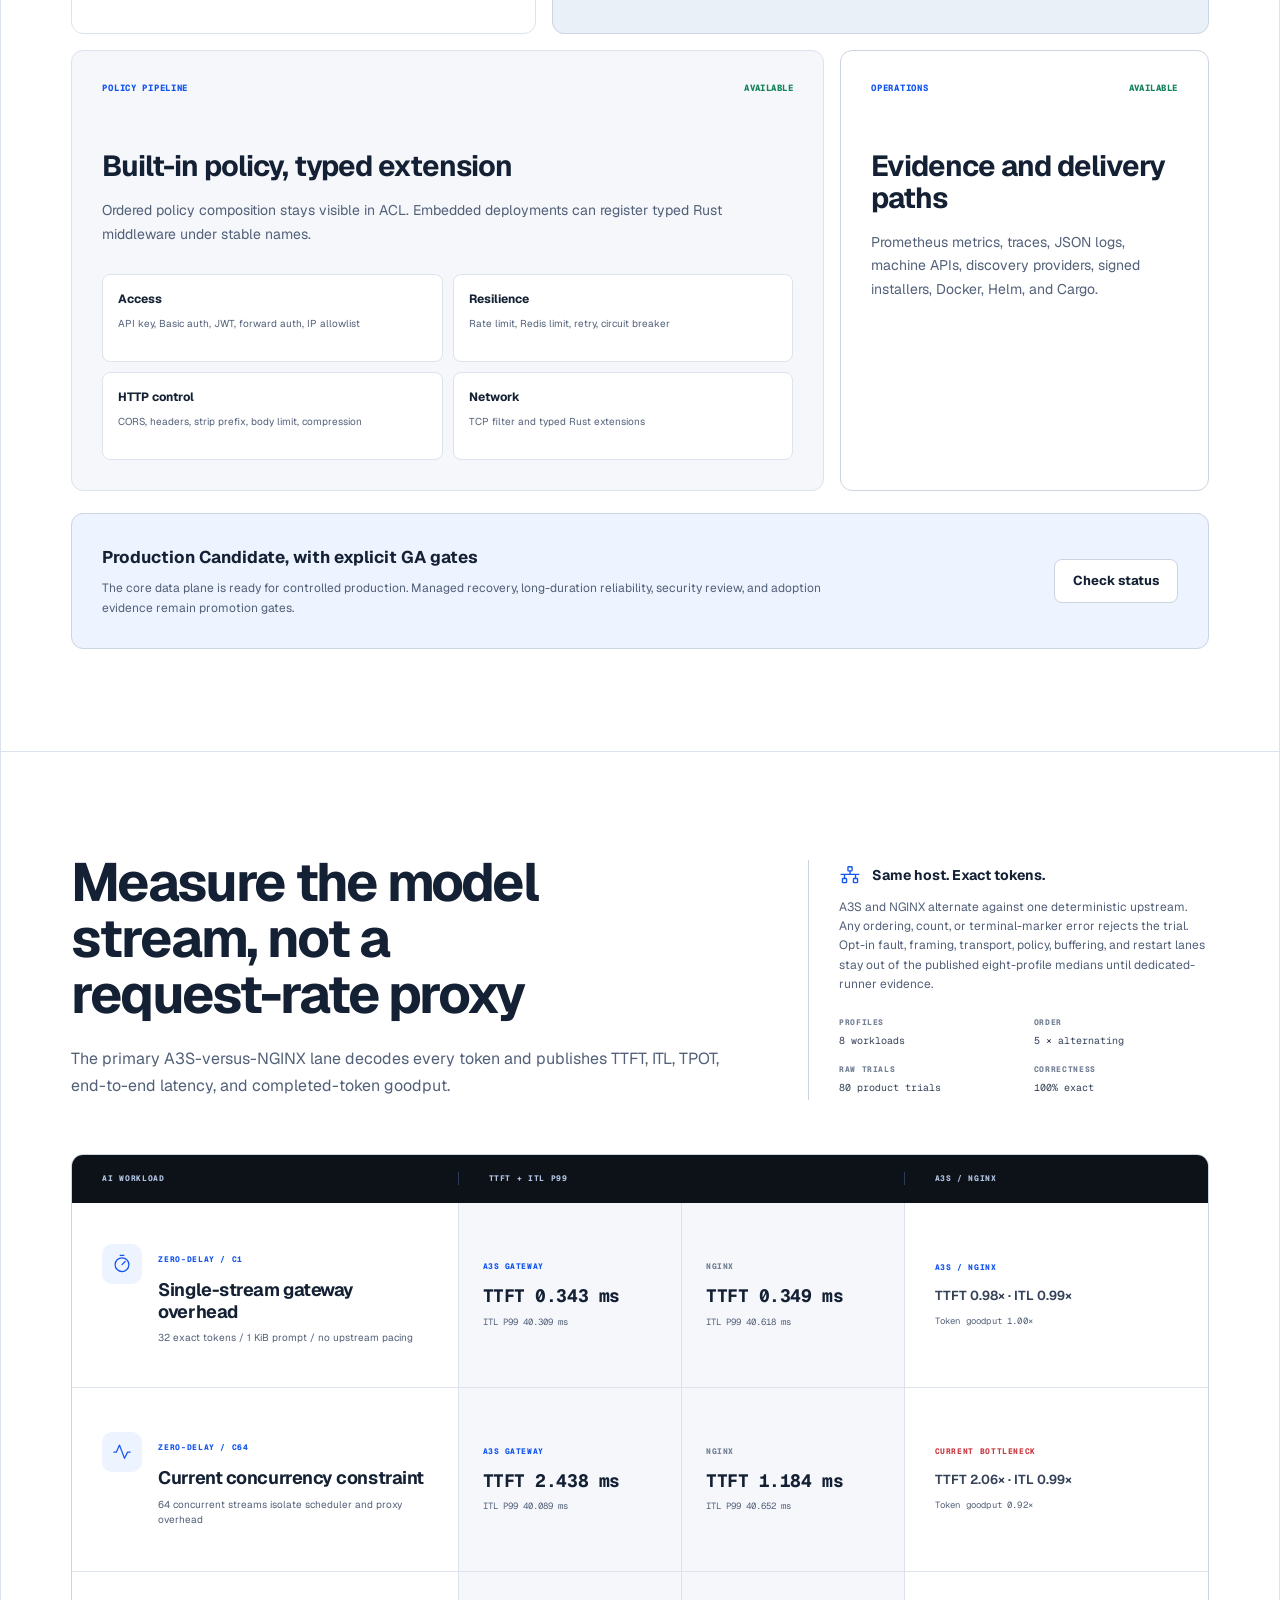
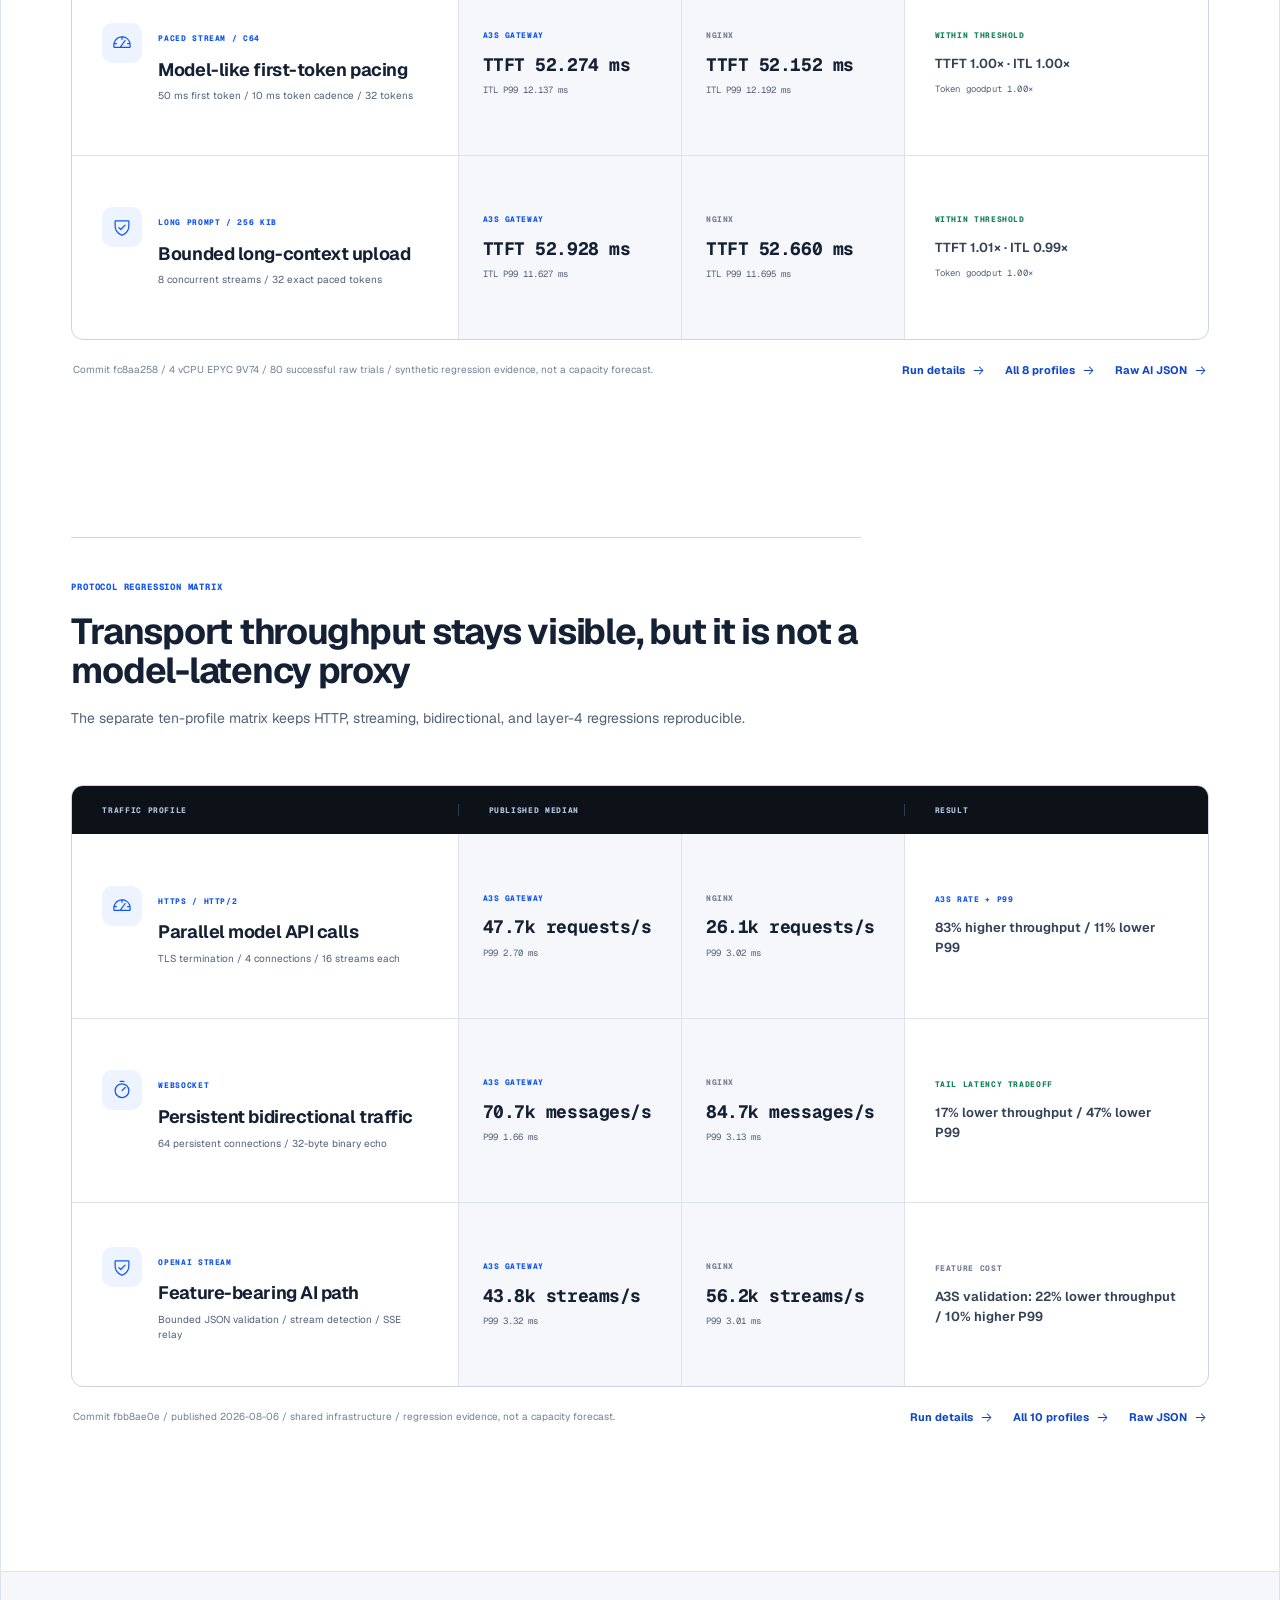
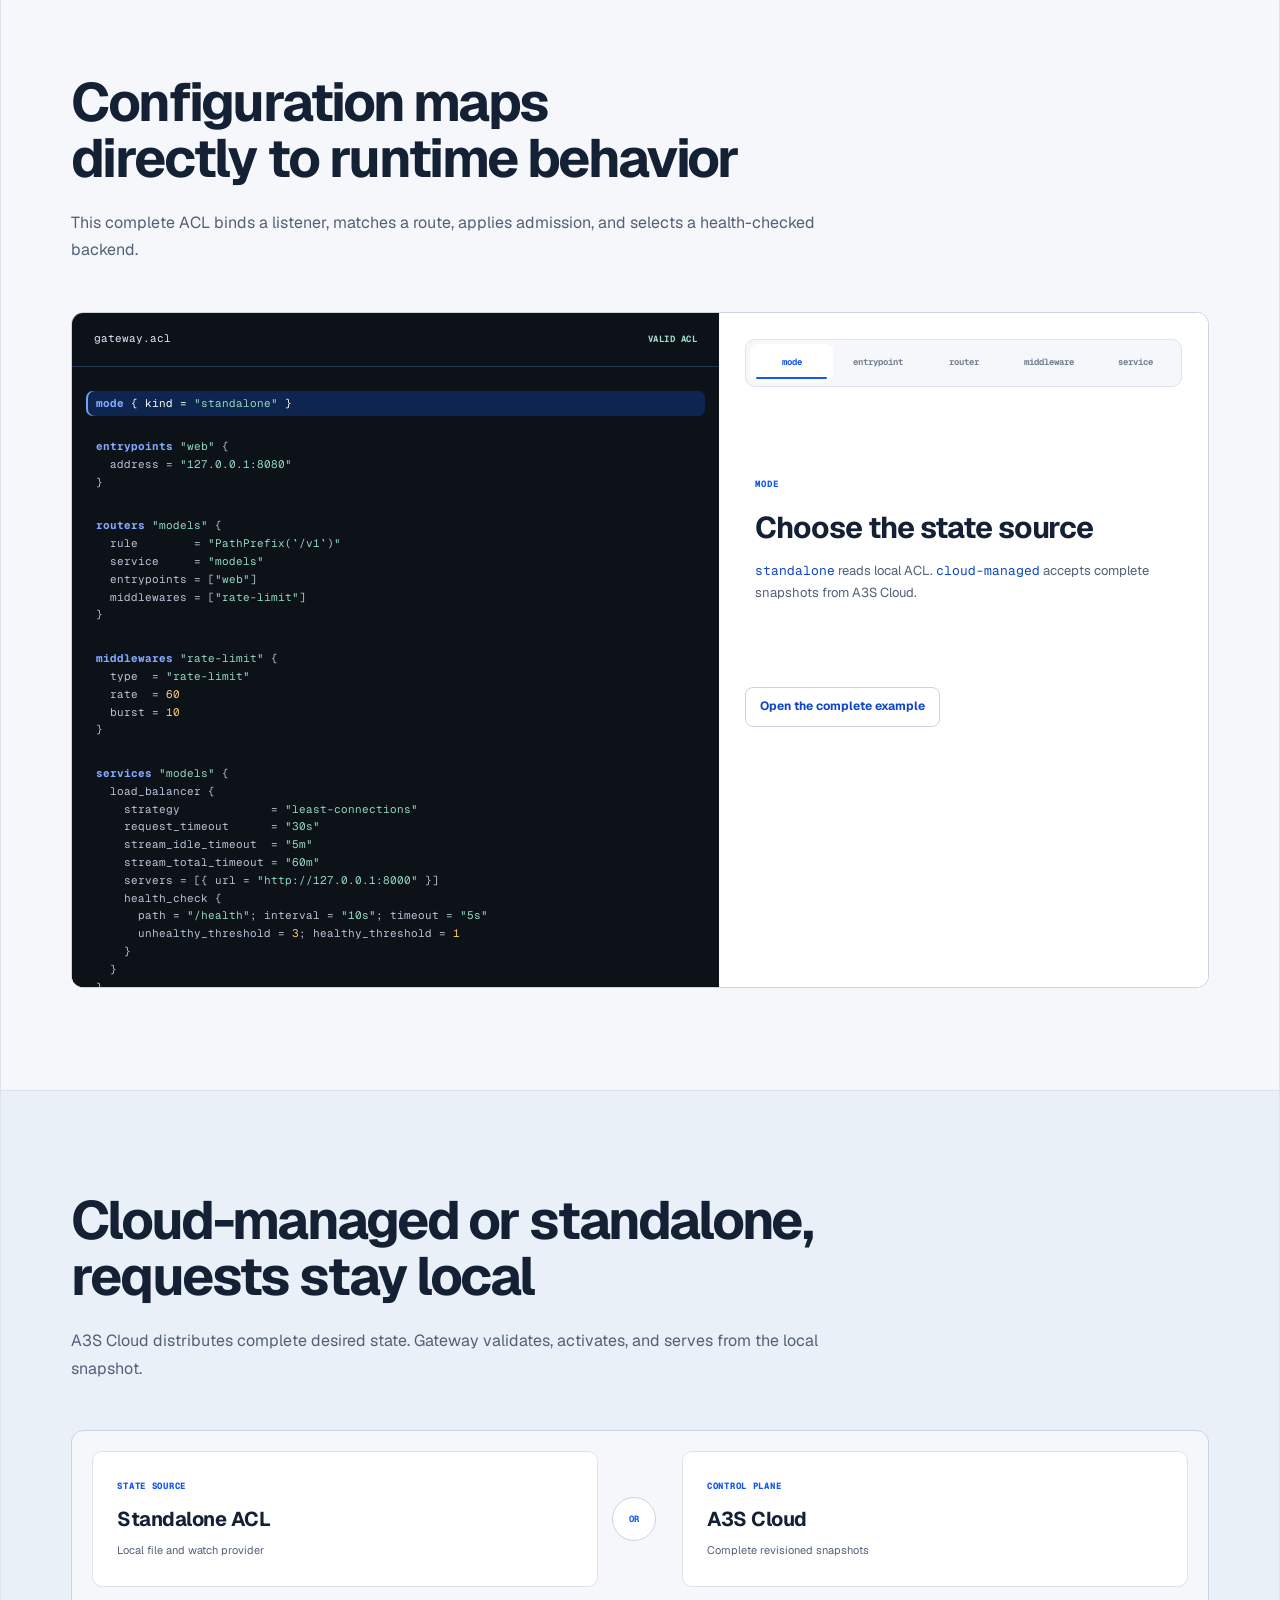
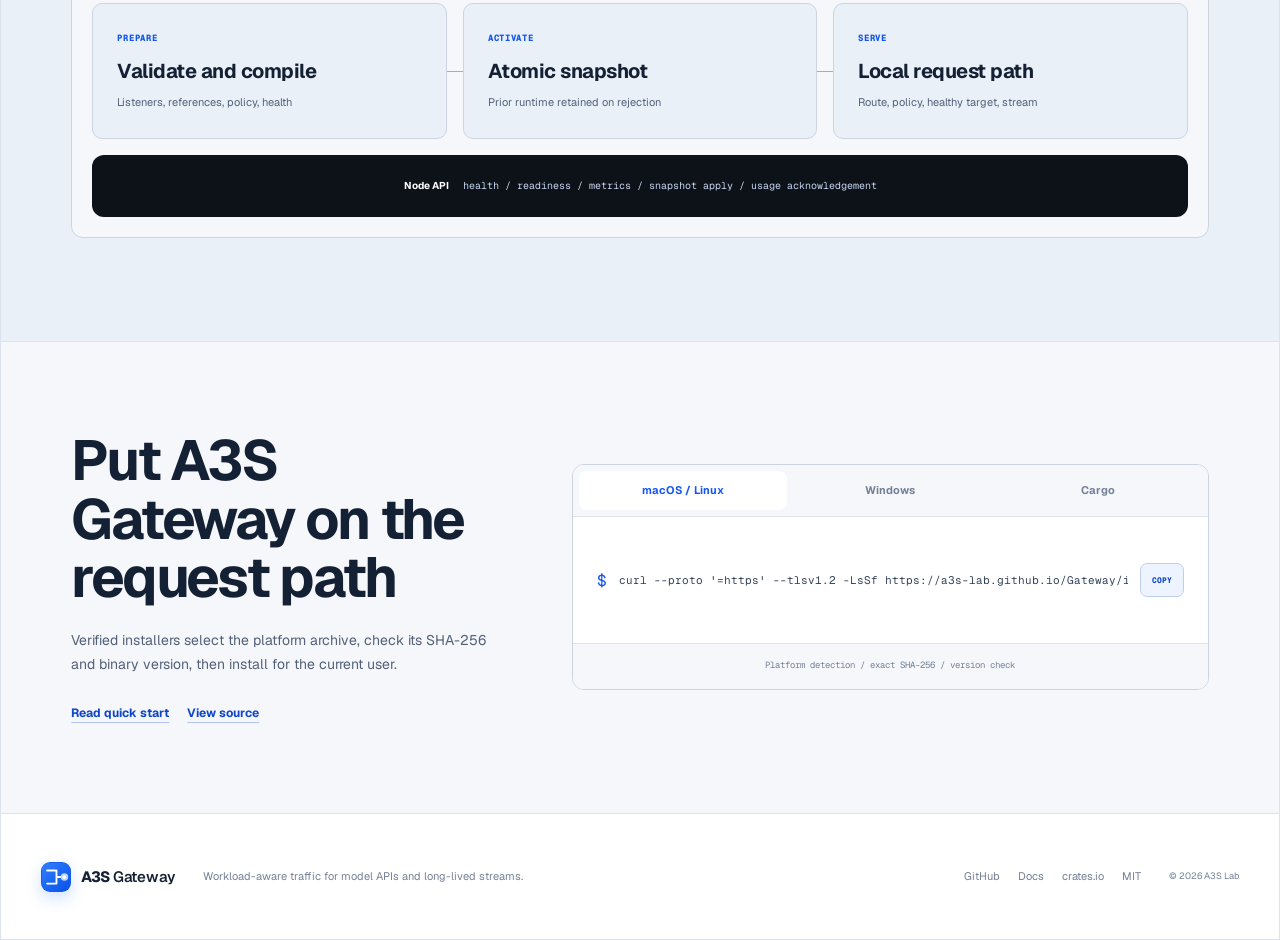
==== commit 2f8c1e82: "Expand AI comparison lanes and align public docs with shipped Gateway reality. Add opt-in fault/fram" ====
--- a/website/index.html
+++ b/website/index.html
@@ -359,8 +359,8 @@
 
           <aside class="performance-method reveal" data-delay="1" aria-label="AI token benchmark method">
             <div class="performance-method-title"><svg class="ui-icon" aria-hidden="true"><use href="assets/phosphor-icons.svg#network"></use></svg><strong class="lang lang-en">Same host. Exact tokens.</strong><strong class="lang lang-zh">同一主机，精确校验 Token</strong></div>
-            <p class="lang lang-en">A3S and NGINX alternate against one deterministic upstream. Any ordering, count, or terminal-marker error rejects the trial.</p>
-            <p class="lang lang-zh">A3S 与 NGINX 交替访问同一个确定性上游；顺序、数量或结束标记任一错误都会使试验失败。</p>
+            <p class="lang lang-en">A3S and NGINX alternate against one deterministic upstream. Any ordering, count, or terminal-marker error rejects the trial. Opt-in fault, framing, transport, policy, buffering, and restart lanes stay out of the published eight-profile medians until dedicated-runner evidence.</p>
+            <p class="lang lang-zh">A3S 与 NGINX 交替访问同一个确定性上游；顺序、数量或结束标记任一错误都会使试验失败。可选故障、分帧、传输、策略、缓冲与重启车道在专用 runner 证据出现前不进入已发布的 8 profile 中位数。</p>
             <dl>
               <div><dt>PROFILES</dt><dd data-ai-profile-count>8 workloads</dd></div>
               <div><dt>ORDER</dt><dd data-ai-trial-plan>5 × alternating</dd></div>
